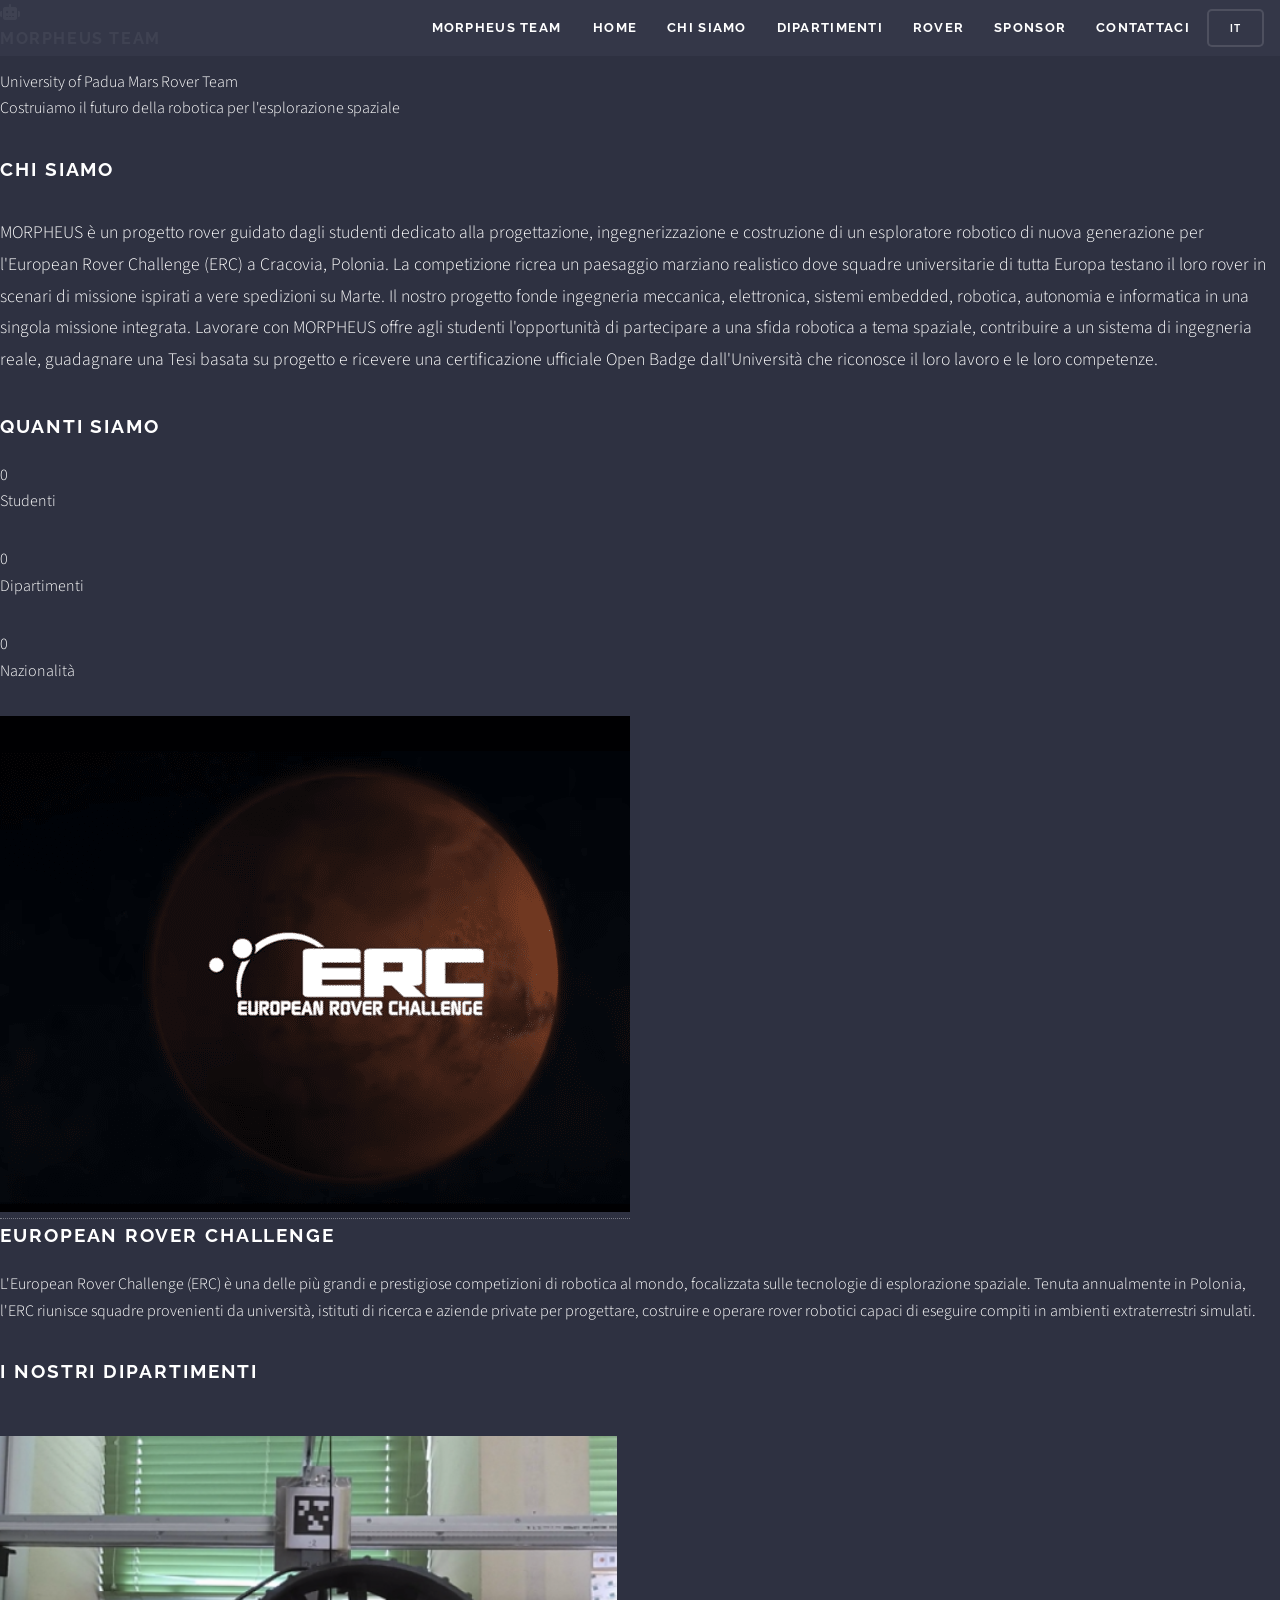
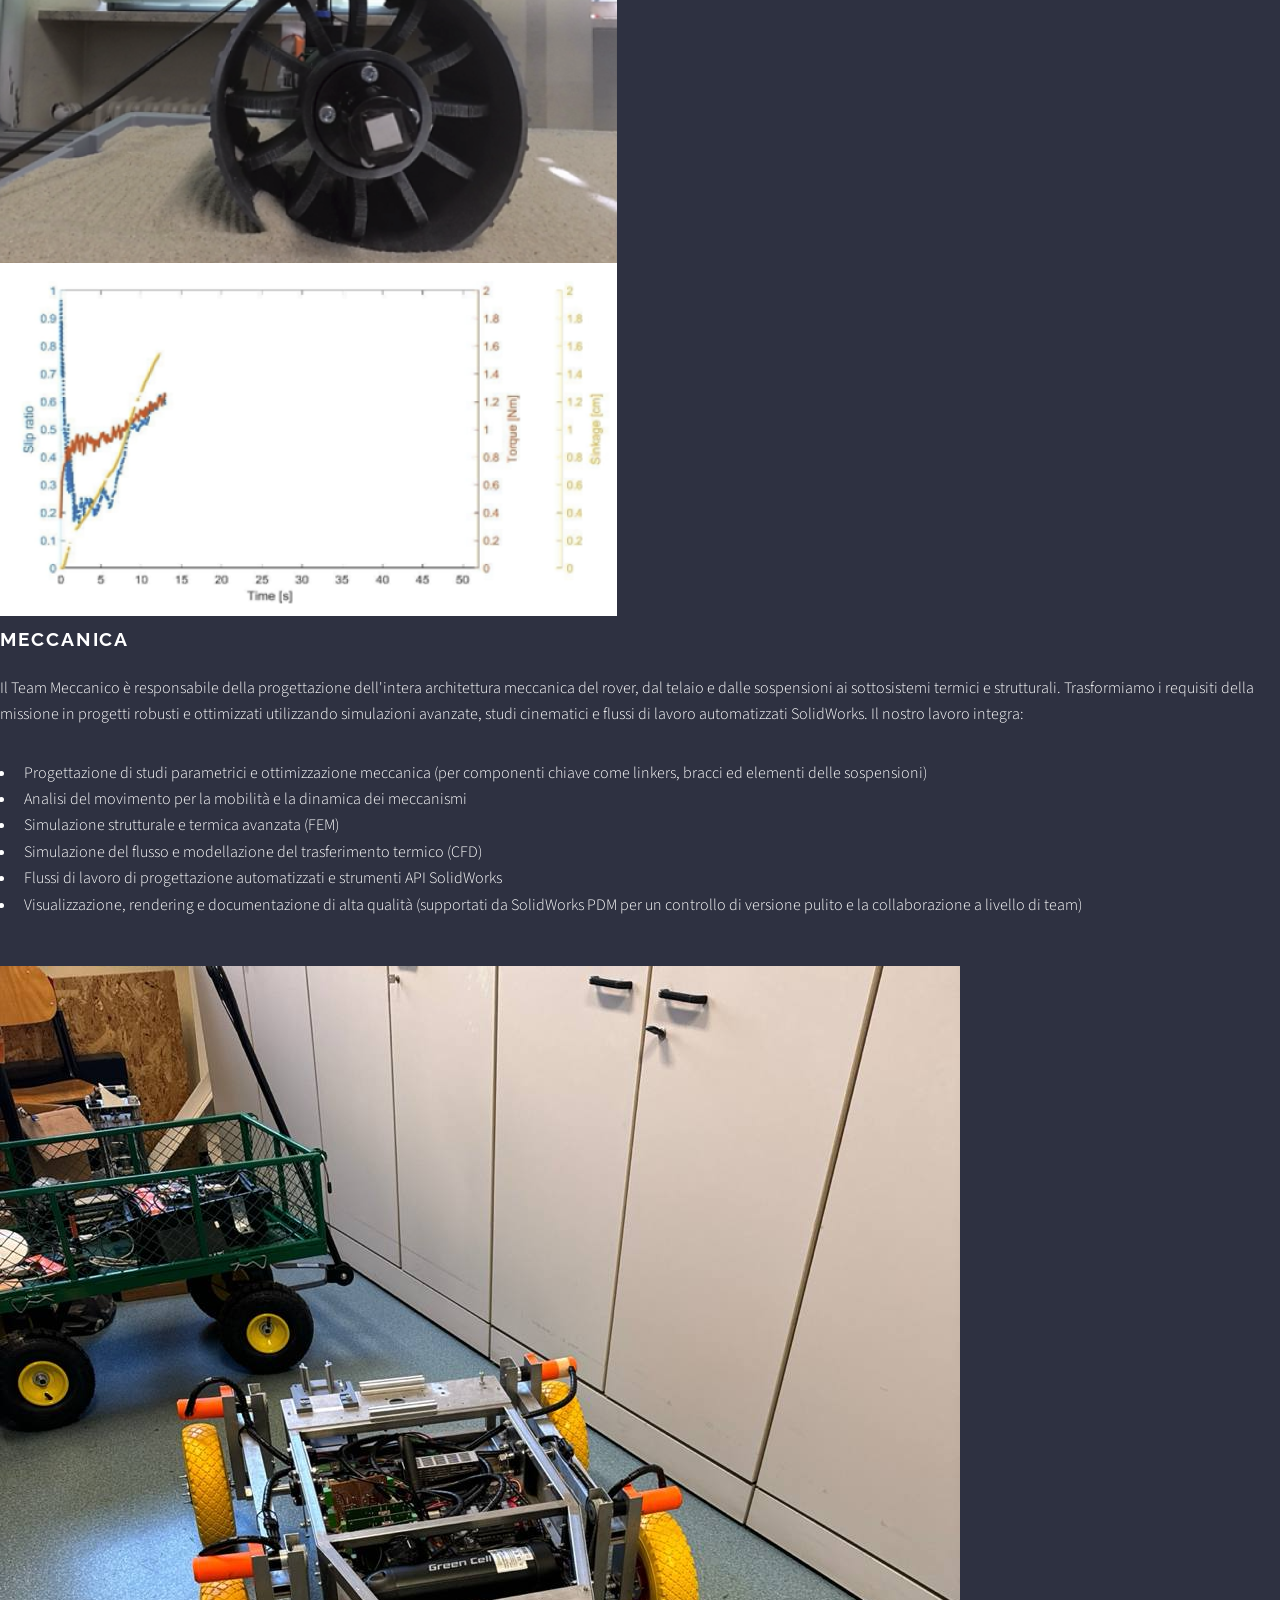
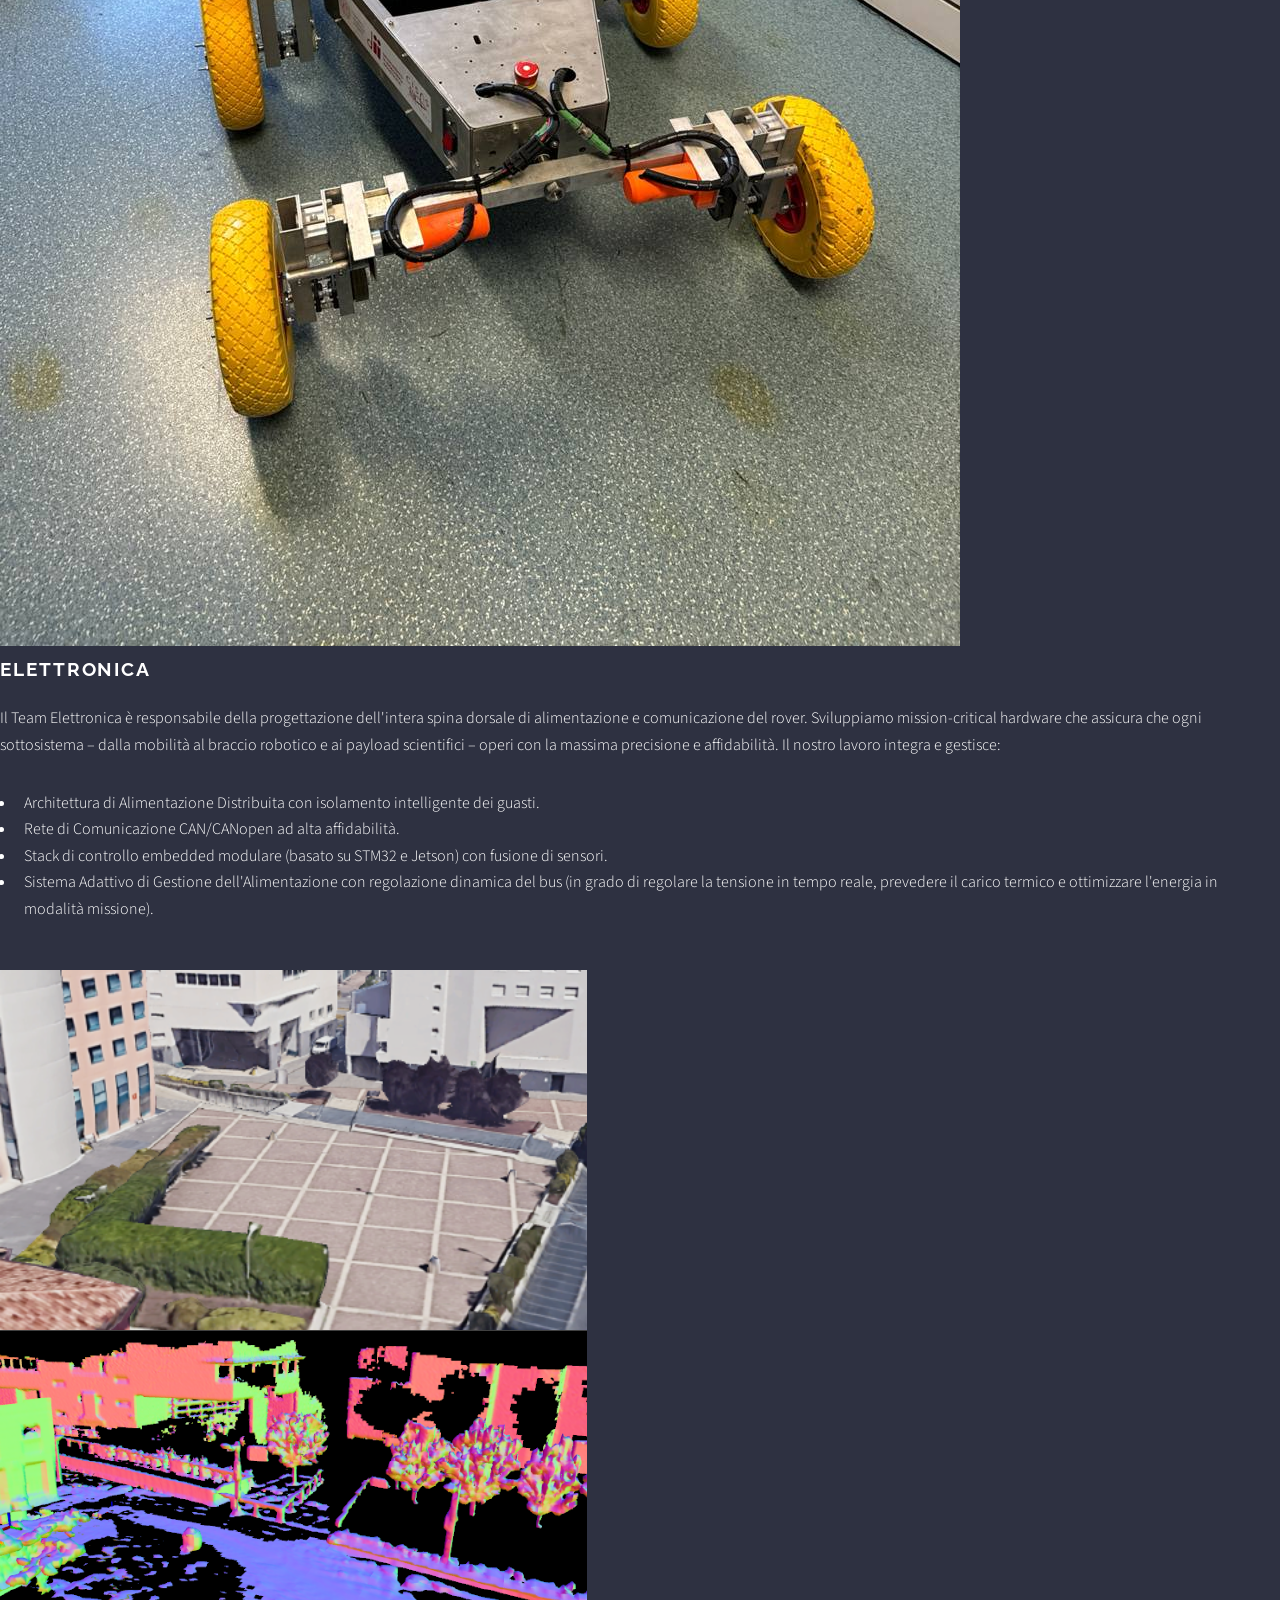
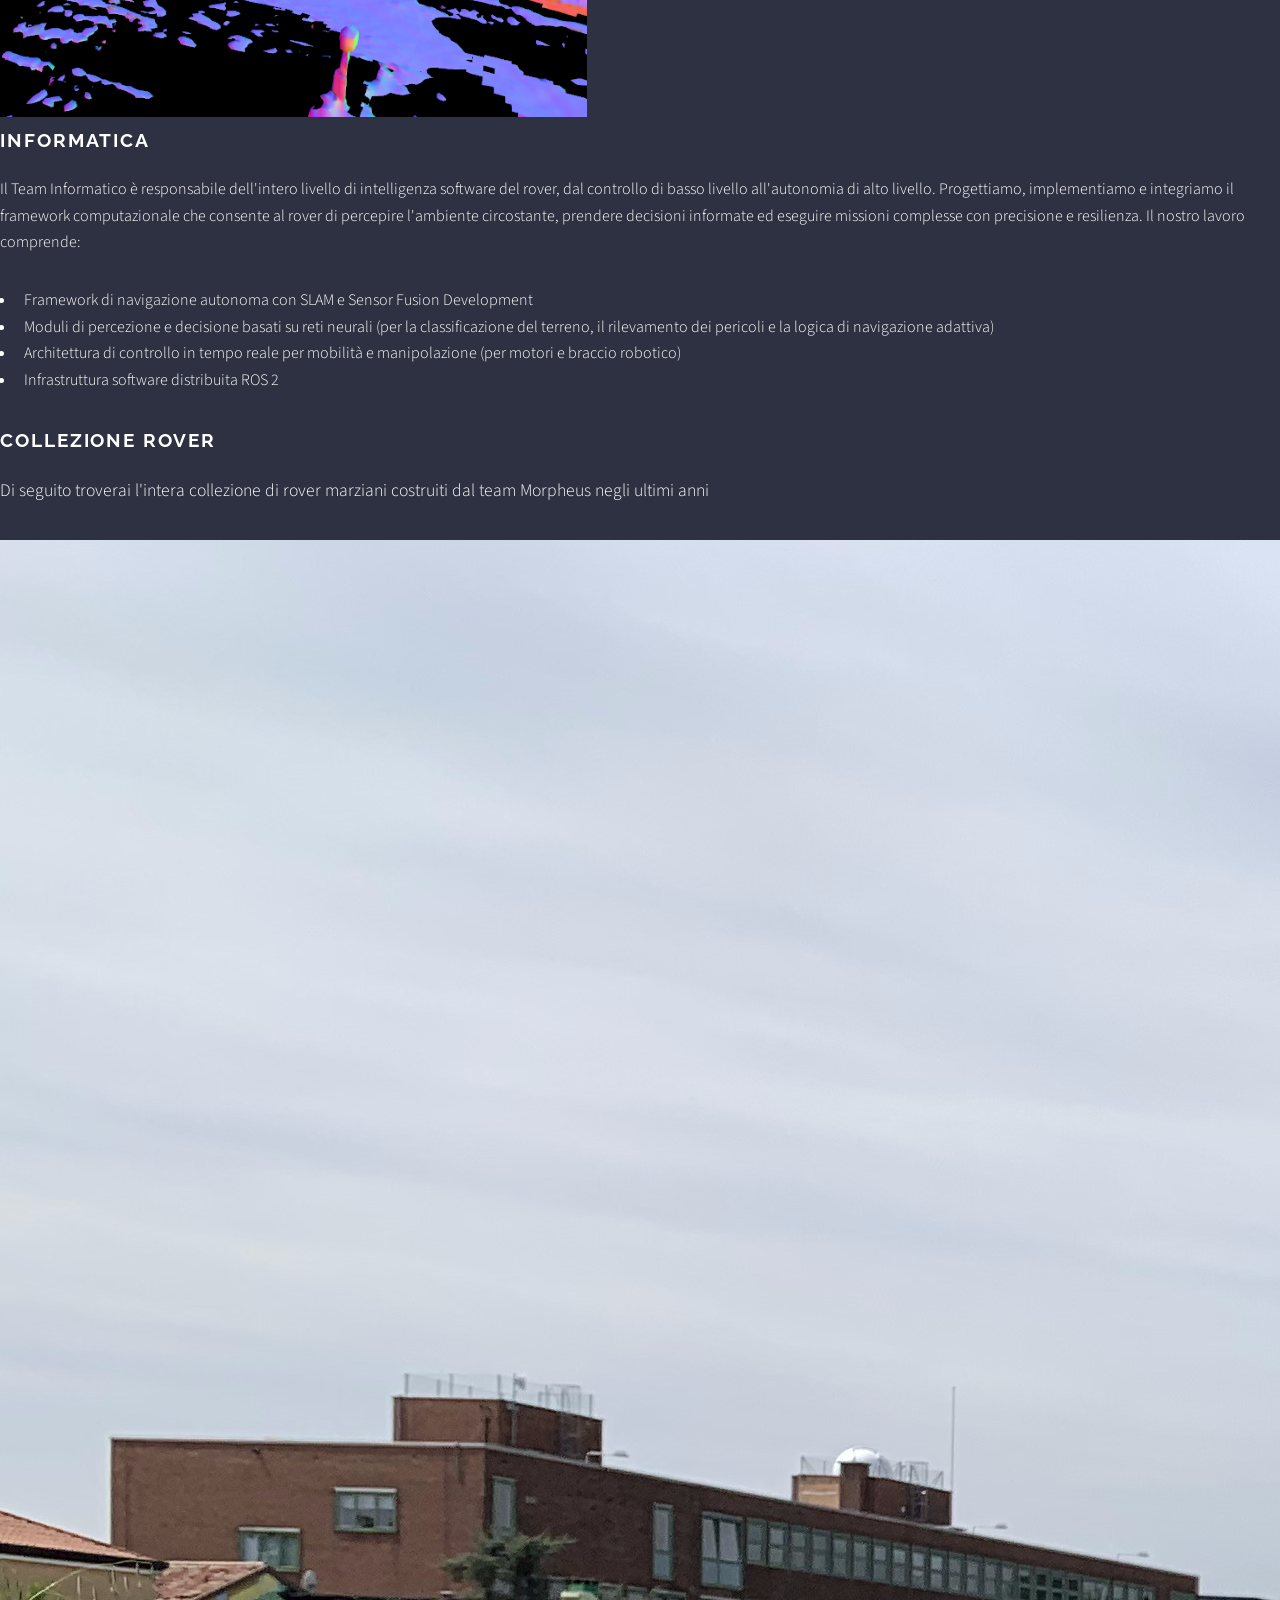
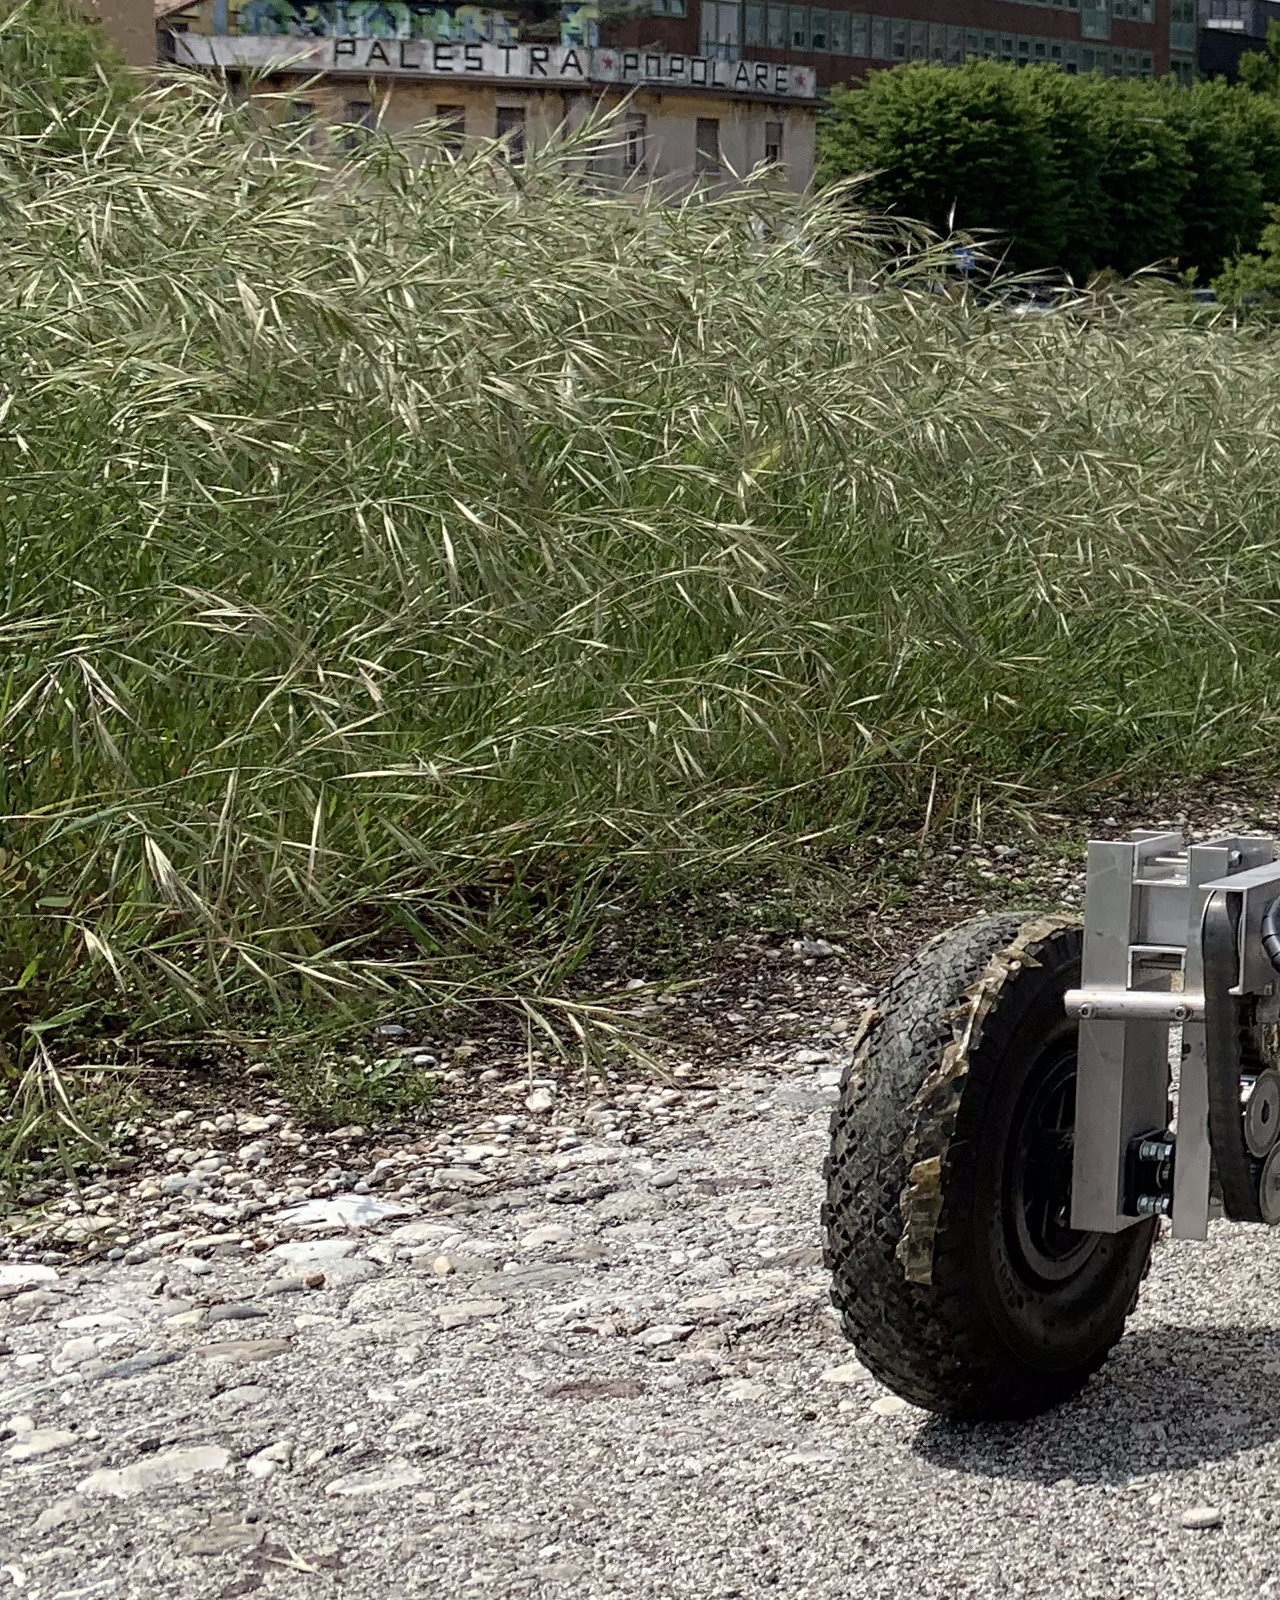
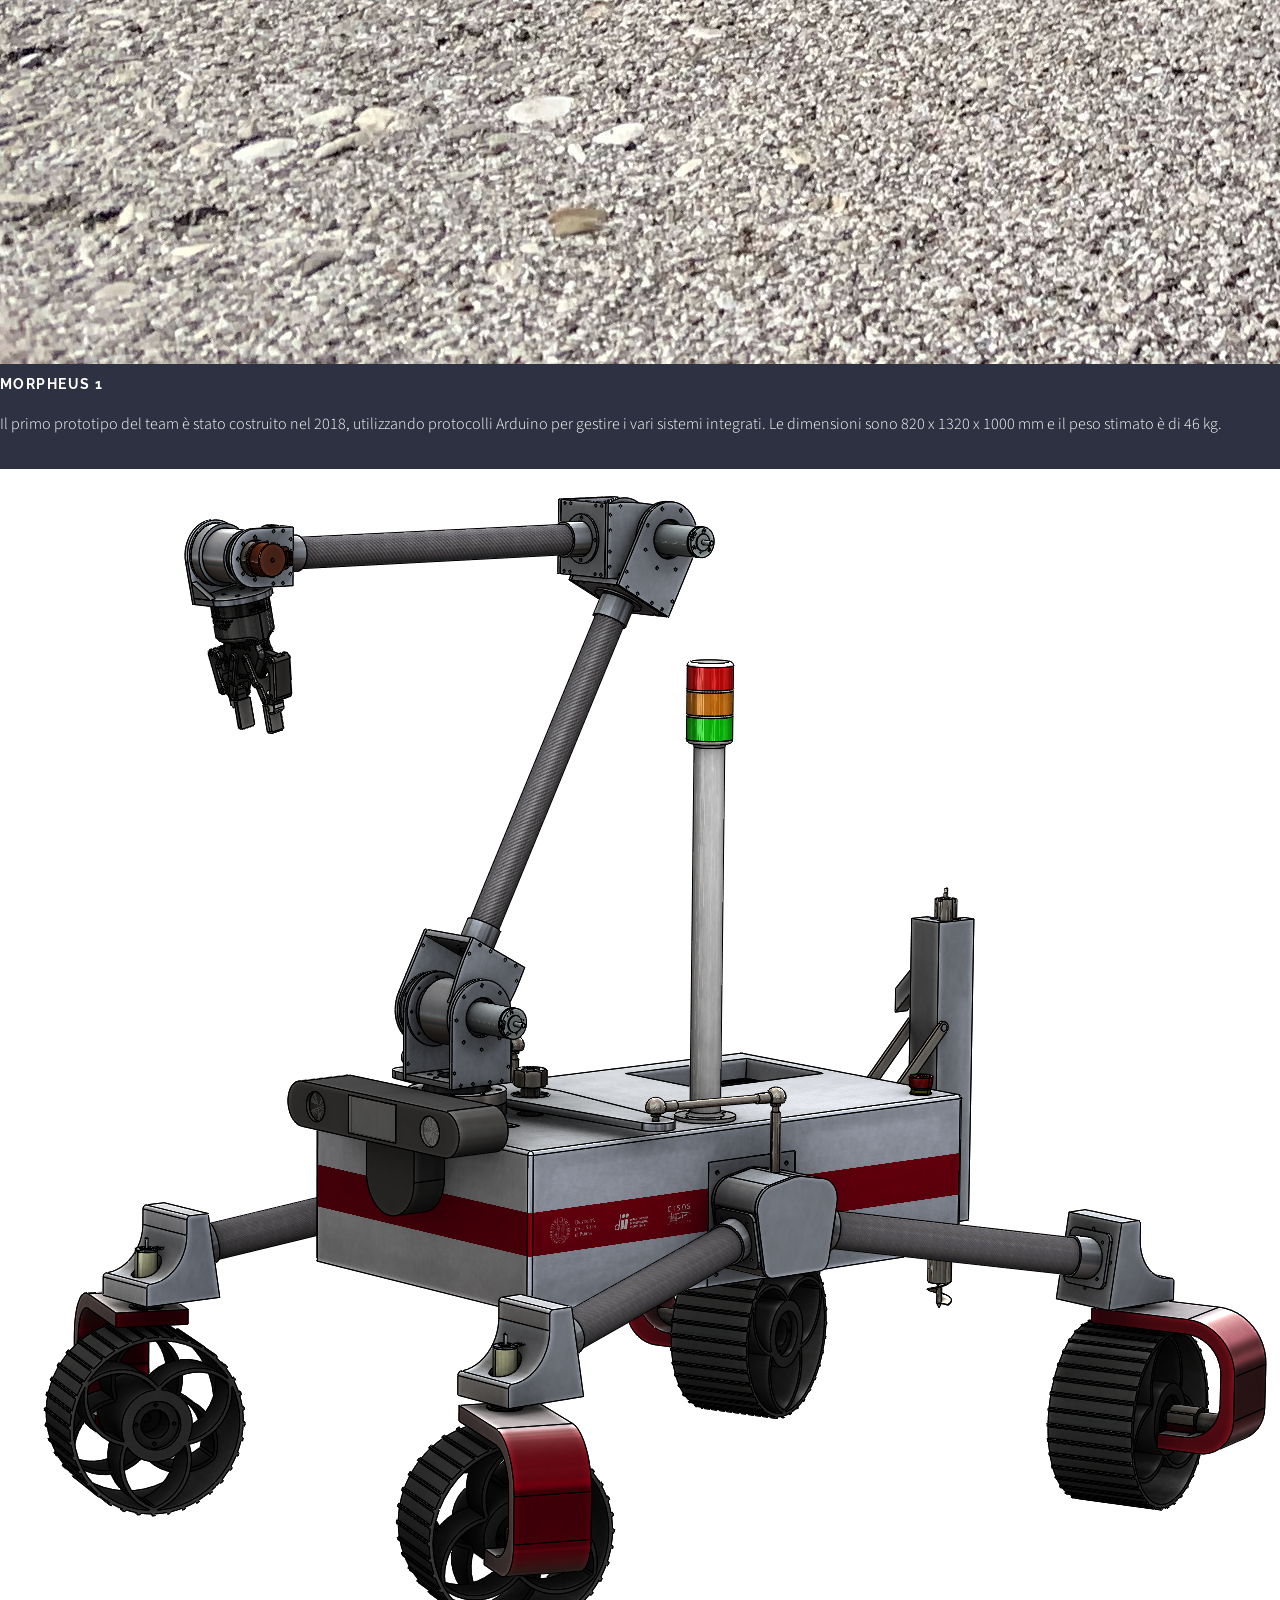
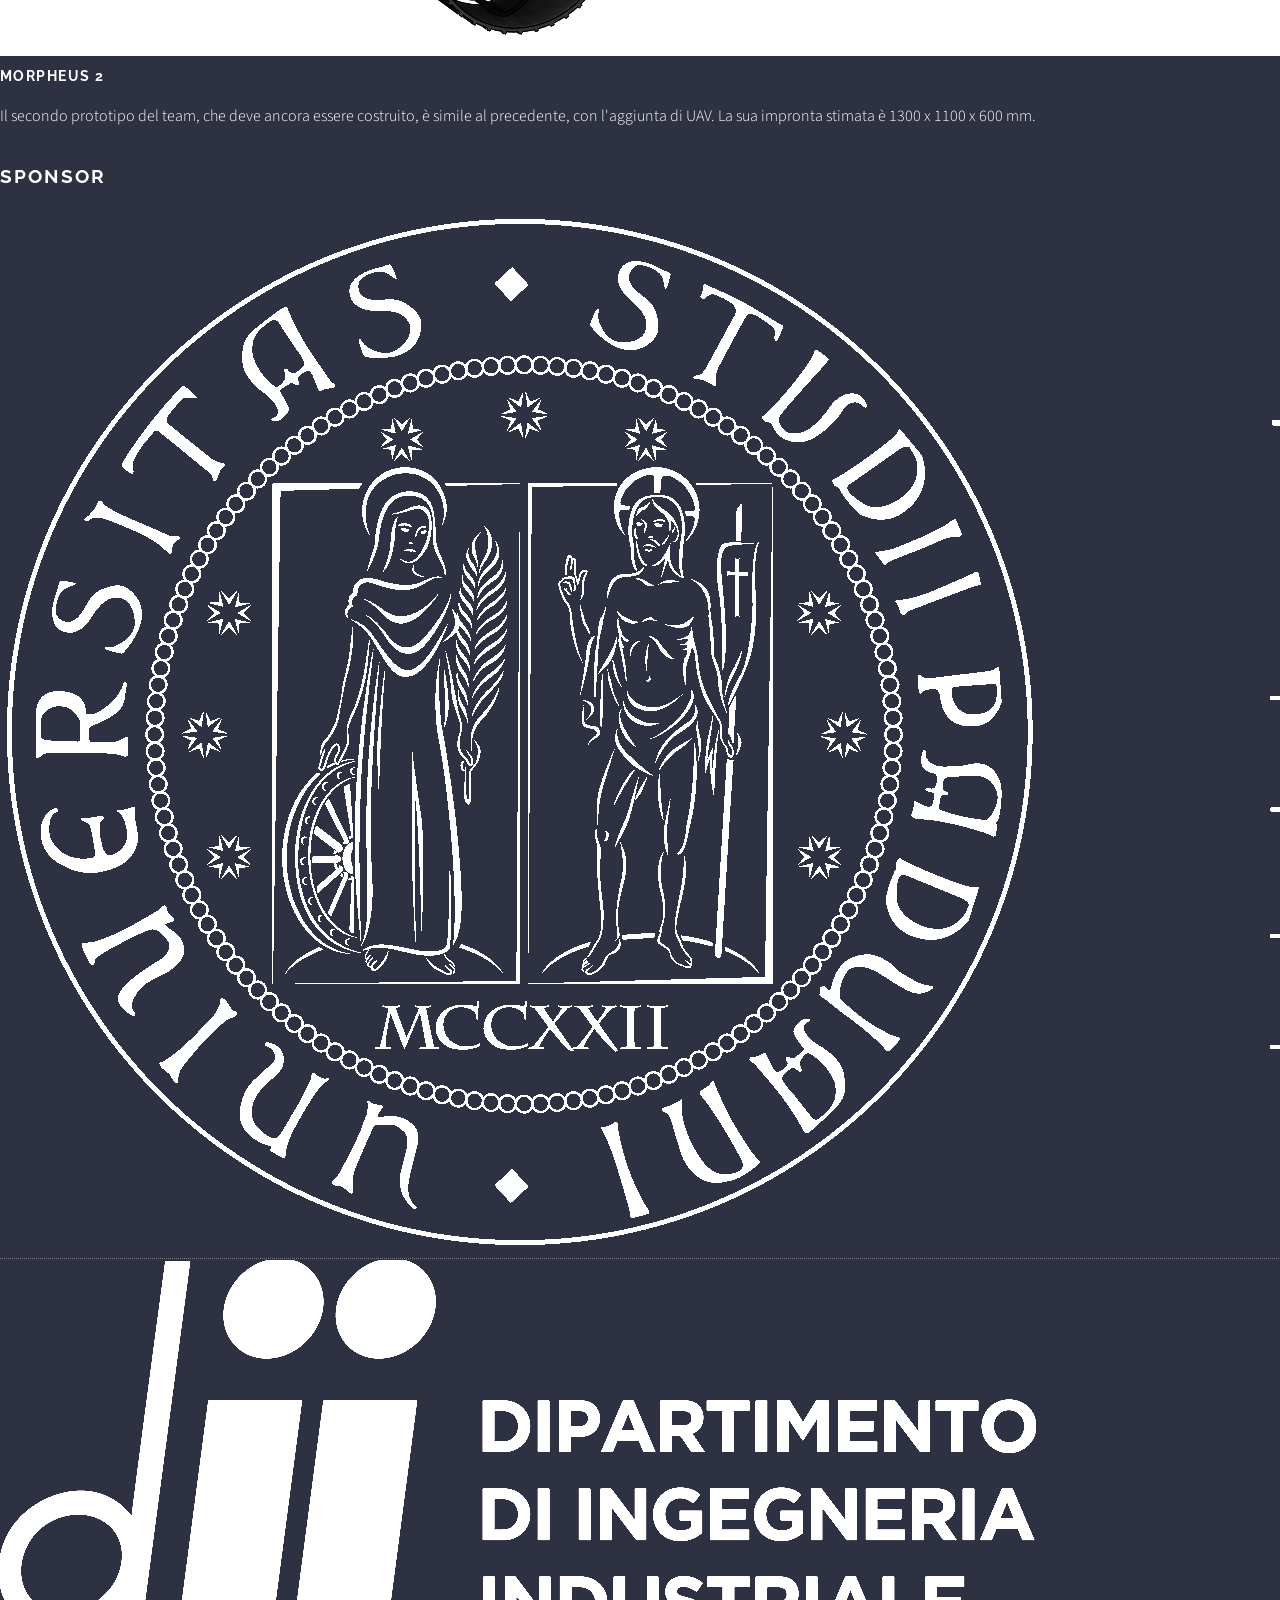
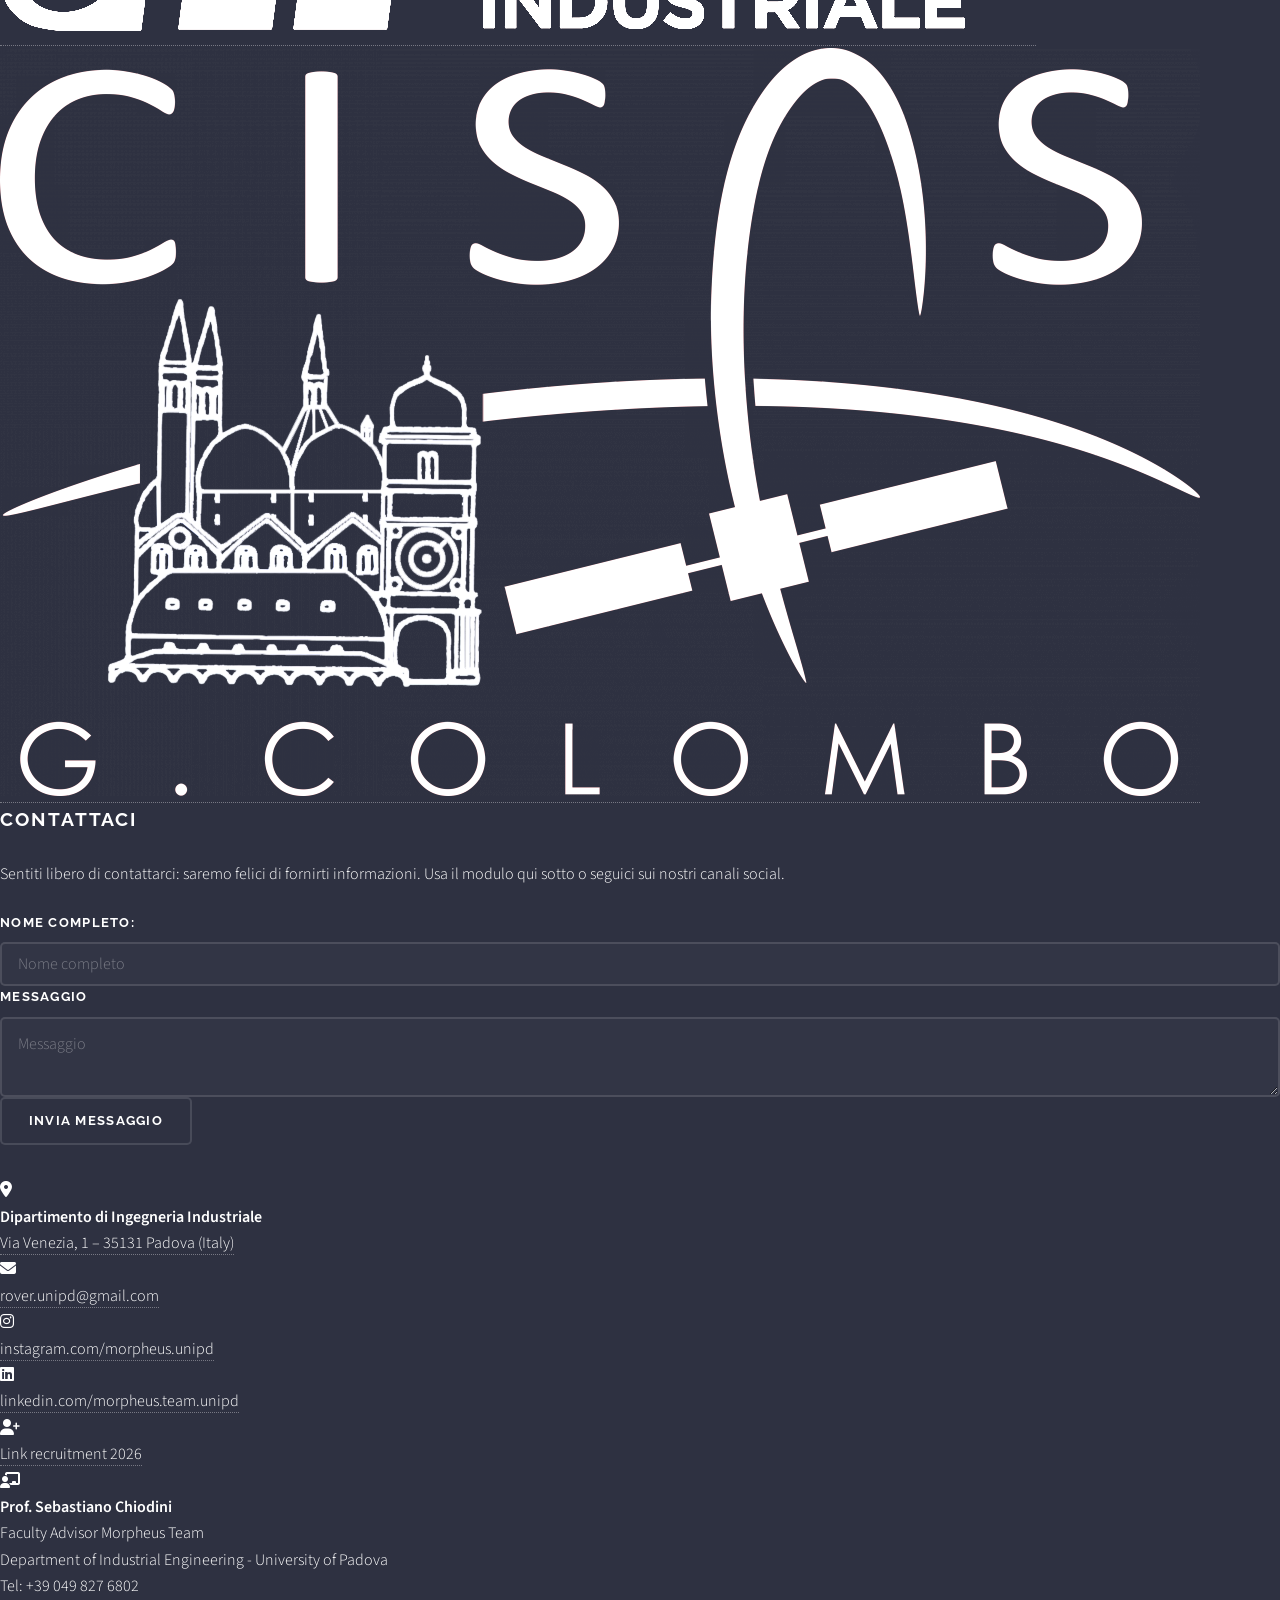
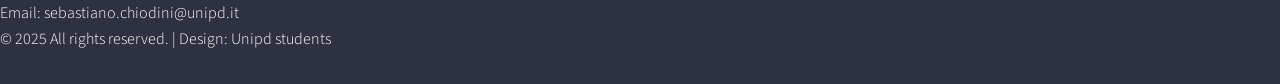
==== index.html @ 4af3047f "Sistemati dettagli Ho aggiunto la sezione dedicata al prof e sistemato degli latri dettagli" ====
<!DOCTYPE html>
<html lang="it">

<head>
    <meta charset="UTF-8">
    <meta name="viewport" content="width=device-width, initial-scale=1.0">
    <title>Morpheus Team - University of Padua Rover Team</title>
    <link rel="stylesheet" href="https://cdnjs.cloudflare.com/ajax/libs/font-awesome/6.4.0/css/all.min.css">
    <link rel="stylesheet" href="assets/css/main.css">
    <script src="assets/js/main.js"></script>
    <script src="assets/js/i18n.js"></script>
</head>

<body>
    <div class="menu-overlay" onclick="closeMenu()"></div>

    <header id="header">
        <nav>
            <a href="#home" class="logo">Morpheus Team</a>
            <button class="menu-toggle" onclick="toggleMenu(event)">
                <i class="fas fa-bars"></i> Menu
            </button>
            <div class="nav-links">
                <a href="#home" data-i18n="nav.home">Home</a>
                <a href="#chi-siamo" data-i18n="nav.about">Chi siamo</a>
                <a href="#dipartimenti" data-i18n="nav.departments">Dipartimenti</a>
                <a href="#rover" data-i18n="nav.rover">Rover</a>
                <a href="#sponsor" data-i18n="nav.sponsors">Sponsor</a>
                <a href="#contatti" data-i18n="nav.contact">Contattaci</a>
                <button onclick="changeLanguage()">IT</button>
            </div>
        </nav>
    </header>

    <section class="hero" id="home">
        <div class="hero-content">
            <div class="hero-icon">
                <i class="fas fa-robot"></i>
            </div>
            <h1 data-i18n="hero.title">Morpheus Team</h1>
            <p data-i18n="hero.subtitle" data-i18n-html="true">University of Padua Mars Rover Team<br>Building the future of space exploration robotics</p>
        </div>
    </section>

    <section class="section" id="chi-siamo">
        <div class="section-inner">
            <h2 class="section-title" data-i18n="about.title">Chi Siamo</h2>
            <p style="font-size: 1.1rem; line-height: 1.8; margin-top: 2rem;" data-i18n="about.text">
                MORPHEUS is a student-led rover project dedicated to designing, engineering, and building a next-generation robotic explorer for the European Rover Challenge (ERC) in Kraków, Poland. The competition recreates a realistic Martian landscape where university
                teams from around Europe test their rover in mission scenarios inspired by real Mars expeditions. Our project blends mechanical engineering, electronics, embedded systems, robotics, autonomy, and computer science into a single integrated
                mission. Working with MORPHEUS offers students the opportunity to participate in a space-themed robotics challenge, contribute to a real engineering system, earn a project-based Thesis, and receive an official Open Badge certification
                from the University recognizing their work and skills.
            </p>
        </div>
    </section>

    <section class="section section-alt">
        <div class="section-inner">
            <h2 class="section-title" data-i18n="stats.title">Quanti Siamo</h2>
            <div class="stats-grid">
                <div class="stat-item">
                    <span class="counter" data-target="20">0</span>
                    <p class="stat-label" data-i18n="stats.students">Studenti</p>
                </div>
                <div class="stat-item">
                    <span class="counter" data-target="4">0</span>
                    <p class="stat-label" data-i18n="stats.departments">Dipartimenti</p>
                </div>
                <div class="stat-item">
                    <span class="counter" data-target="4">0</span>
                    <p class="stat-label" data-i18n="stats.nationalities">Nazionalità</p>
                </div>
            </div>
        </div>
    </section>

    <section class="section" id="obiettivo">
        <div class="section-inner">
            <div class="spotlight reverse">
                <div class="spotlight-image">
                    <a href="https://roverchallenge.eu/" target="_blank"><img src="images/erc.png" alt="European Rover Challenge" /></a>
                </div>
                <div class="spotlight-content">
                    <h2 data-i18n="objectives.title">European Rover Challenge</h2>
                    <p data-i18n="objectives.text">L'European Rover Challenge (ERC) è una delle più grandi e prestigiose competizioni di robotica al mondo, focalizzata sulle tecnologie di esplorazione spaziale. Tenuta annualmente in Polonia, l'ERC riunisce squadre provenienti da università,
                        istituti di ricerca e aziende private per progettare, costruire e operare rover robotici capaci di eseguire compiti in ambienti extraterrestri simulati.</p>
                </div>
            </div>
        </div>
    </section>

    <section class="section section-alt" id="dipartimenti">
        <div class="section-inner">
            <h2 class="section-title" data-i18n="departments.title">I Nostri Dipartimenti</h2>

            <div class="spotlight" style="margin-top: 3rem;">
                <div class="spotlight-image">
                    <img src="images/meccanica.png" alt="Meccanica" />
                </div>
                <div class="spotlight-content">
                    <h2 data-i18n="departments.mechanical.title">Meccanica</h2>
                    <p data-i18n="departments.mechanical.text">Il Team Meccanico è responsabile della progettazione dell'intera architettura meccanica del rover, dal telaio e dalle sospensioni ai sottosistemi termici e strutturali. Trasformiamo i requisiti della missione in progetti robusti e
                        ottimizzati utilizzando simulazioni avanzate, studi cinematici e flussi di lavoro automatizzati SolidWorks. Il nostro lavoro integra:</p>
                    <ul>
                        <li data-i18n="departments.mechanical.list.0">Progettazione di studi parametrici e ottimizzazione meccanica (per componenti chiave come linkers, bracci ed elementi delle sospensioni)</li>
                        <li data-i18n="departments.mechanical.list.1">Analisi del movimento per la mobilità e la dinamica dei meccanismi</li>
                        <li data-i18n="departments.mechanical.list.2">Simulazione strutturale e termica avanzata (FEM)</li>
                        <li data-i18n="departments.mechanical.list.3">Simulazione del flusso e modellazione del trasferimento termico (CFD)</li>
                        <li data-i18n="departments.mechanical.list.4">Flussi di lavoro di progettazione automatizzati e strumenti API SolidWorks</li>
                        <li data-i18n="departments.mechanical.list.5">Visualizzazione, rendering e documentazione di alta qualità (supportati da SolidWorks PDM per un controllo di versione pulito e la collaborazione a livello di team)</li>
                    </ul>
                </div>
            </div>

            <div class="spotlight reverse" style="margin-top: 3rem;">
                <div class="spotlight-image">
                    <img src="images/elettronica.jpg" alt="Elettronica" />
                </div>
                <div class="spotlight-content">
                    <h2 data-i18n="departments.electronics.title">Elettronica</h2>
                    <p data-i18n="departments.electronics.text" data-i18n-html="true">Il Team Elettronica è responsabile della progettazione dell'intera spina dorsale di alimentazione e comunicazione del rover.<br> Sviluppiamo mission-critical hardware che assicura che ogni sottosistema – dalla mobilità al braccio robotico
                        e ai payload scientifici – operi con la massima precisione e affidabilità.<br><br> Il nostro lavoro integra e gestisce:</p>
                    <ul>
                        <li data-i18n="departments.electronics.list.0">Architettura di Alimentazione Distribuita con isolamento intelligente dei guasti.</li>
                        <li data-i18n="departments.electronics.list.1">Rete di Comunicazione CAN/CANopen ad alta affidabilità.</li>
                        <li data-i18n="departments.electronics.list.2">Stack di controllo embedded modulare (basato su STM32 e Jetson) con fusione di sensori.</li>
                        <li data-i18n="departments.electronics.list.3">Sistema Adattivo di Gestione dell'Alimentazione con regolazione dinamica del bus (in grado di regolare la tensione in tempo reale, prevedere il carico termico e ottimizzare l'energia in modalità missione).</li>
                    </ul>
                </div>
            </div>

            <div class="spotlight" style="margin-top: 3rem;">
                <div class="spotlight-image">
                    <img src="images/informatica.png" alt="Informatica" />
                </div>
                <div class="spotlight-content">
                    <h2 data-i18n="departments.computer.title">Informatica</h2>
                    <p data-i18n="departments.computer.text" data-i18n-html="true">Il Team Informatico è responsabile dell'intero livello di intelligenza software del rover, dal controllo di basso livello all'autonomia di alto livello.<br> Progettiamo, implementiamo e integriamo il framework computazionale che consente
                        al rover di percepire l'ambiente circostante, prendere decisioni informate ed eseguire missioni complesse con precisione e resilienza.<br><br> Il nostro lavoro comprende:</p>
                    <ul>
                        <li data-i18n="departments.computer.list.0">Framework di navigazione autonoma con SLAM e Sensor Fusion Development</li>
                        <li data-i18n="departments.computer.list.1">Moduli di percezione e decisione basati su reti neurali (per la classificazione del terreno, il rilevamento dei pericoli e la logica di navigazione adattiva)</li>
                        <li data-i18n="departments.computer.list.2">Architettura di controllo in tempo reale per mobilità e manipolazione (per motori e braccio robotico)</li>
                        <li data-i18n="departments.computer.list.3">Infrastruttura software distribuita ROS 2</li>
                    </ul>
                </div>
            </div>
        </div>
    </section>

    <section class="section" id="rover">
        <div class="section-inner">
            <h2 class="section-title" data-i18n="rover.title">Rover Collection</h2>
            <p style="font-size: 1.1rem; margin-top: 1rem;" data-i18n="rover.description">Below you will find the entire collection of Mars rovers built by the Morpheus team in recent years</p>
            <div class="rovers-grid">
                <div class="rover-card">
                    <img src="./images/Morpheus1.jpg" alt="Morpheus 1" />
                    <div class="rover-card-content">
                        <h3 data-i18n="rover.morpheus1.title">Morpheus 1</h3>
                        <p data-i18n="rover.morpheus1.text">The team's first prototype was built in 2018, using Arduino protocols to manage the various integrated systems. Dimensions are 820 x 1320 x 1000 mm and the estimated weight is 46 kg.</p>
                    </div>
                </div>
                <div class="rover-card">
                    <img src="./images/Morpheus2.png" alt="Morpheus 2" />
                    <div class="rover-card-content">
                        <h3 data-i18n="rover.morpheus2.title">Morpheus 2</h3>
                        <p data-i18n="rover.morpheus2.text">The team's second prototype, which has yet to be built, is similar to the previous one, with the addition of UAVs. Its estimated footprint is 1300 x 1100 x 600 mm.</p>
                    </div>
                </div>
            </div>
        </div>
    </section>

    <section class="section section-alt" id="sponsor">
        <div class="section-inner">
            <h2 class="section-title" data-i18n="sponsors.title">Sponsor</h2>
            <div class="sponsors-grid">
                <a href="https://www.unipd.it/" aria-label="Sponsor 1" target="_blank"><img src="images/UNIPD_testo_bianco.png" alt="Sponsor 1"></a>
                <a href="https://www.dii.unipd.it/" aria-label="Sponsor 2" target="_blank"><img src="images/dii_testo_bianco.png" alt="Sponsor 2"></a>
                <a href="https://cisas.unipd.it/" aria-label="Sponsor 3" target="_blank"><img src="images/CISAS_bianco.png" alt="Sponsor 3"></a>
            </div>
        </div>
    </section>

    <section class="contact-section" id="contatti">
        <div class="contact-grid">
            <div>
                <h2 class="section-title" data-i18n="contact.title">Get in touch</h2>
                <p style="margin: 1.5rem 0; line-height: 1.8;" data-i18n="contact.text">Feel free to contact us: we will be glad to provide you with information. Use the form below or follow us on our social media channels.</p>
                <form id="contactForm">
                    <div class="form-group">
                        <label for="name" data-i18n="contact.name">Full name:</label>
                        <input type="text" id="name" name="name" placeholder="Full name" data-i18n-placeholder="contact.namePlaceholder" required>
                    </div>
                    <div class="form-group">
                        <label for="message" data-i18n="contact.message">Message</label>
                        <textarea id="message" name="message" placeholder="Message" data-i18n-placeholder="contact.messagePlaceholder" required></textarea>
                    </div>
                    <button type="submit" class="submit-btn" data-i18n="contact.send">Send Message</button>
                </form>
            </div>
            <div class="contact-info">
                <div class="contact-item">
                    <div class="contact-icon"><i class="fas fa-map-marker-alt"></i></div>
                    <div>
                        <strong>Dipartimento di Ingegneria Industriale</strong><br>
                        <a href="https://www.google.com/maps/place/Complesso+di+Ingegneria+Industriale" target="_blank">Via Venezia, 1 – 35131 Padova (Italy)</a>
                    </div>
                </div>
                <div class="contact-item">
                    <div class="contact-icon"><i class="fas fa-envelope"></i></div>
                    <div>
                        <a href="mailto:rover.unipd@gmail.com">rover.unipd@gmail.com</a>
                    </div>
                </div>
                <div class="contact-item">
                    <div class="contact-icon"><i class="fab fa-instagram"></i></div>
                    <div>
                        <a href="https://www.instagram.com/morpheus.unipd/" target="_blank">instagram.com/morpheus.unipd</a>
                    </div>
                </div>
                <div class="contact-item">
                    <div class="contact-icon"><i class="fab fa-linkedin"></i></div>
                    <div>
                        <a href="https://it.linkedin.com/company/morpheus-team-unipd" target="_blank">linkedin.com/morpheus.team.unipd</a>
                    </div>
                </div>
                <div class="contact-item">
                    <div class="contact-icon"><i class="fas fa-user-plus"></i></div>
                    <div>
                        <a href="https://docs.google.com/forms/d/e/1FAIpQLSdoBqwgTXvPUJMrYC8BNGIkyYxEpltJdzCcBKwR70RxFEfuxw/viewform" target="_blank">Link recruitment 2026</a>
                    </div>
                </div>
                <div class="contact-item">
                    <div class="contact-icon"><i class="fas fa-chalkboard-teacher"></i></div>
                    <div>
                        <strong>Prof. Sebastiano Chiodini</strong><br>Faculty Advisor Morpheus Team<br>Department of Industrial Engineering - University of Padova<br>Tel: +39 049 827 6802<br>Email: sebastiano.chiodini@unipd.it
                    </div>
                </div>
            </div>
        </div>
    </section>
    <footer>
        <p>&copy; 2025 All rights reserved. | Design: Unipd students</p>
    </footer>
</body>

</html>
---- assets/css/main.css ----
@import url(fontawesome-all.min.css);
@import url("https://fonts.googleapis.com/css?family=Raleway:200,700|Source+Sans+Pro:300,600,300italic,600italic");

/*
	Solid State by HTML5 UP
	html5up.net | @ajlkn
	Free for personal and commercial use under the CCA 3.0 license (html5up.net/license)
*/

html, body, div, span, applet, object,
iframe, h1, h2, h3, h4, h5, h6, p, blockquote,
pre, a, abbr, acronym, address, big, cite,
code, del, dfn, em, img, ins, kbd, q, s, samp,
small, strike, strong, sub, sup, tt, var, b,
u, i, center, dl, dt, dd, ol, ul, li, fieldset,
form, label, legend, table, caption, tbody,
tfoot, thead, tr, th, td, article, aside,
canvas, details, embed, figure, figcaption,
footer, header, hgroup, menu, nav, output, ruby,
section, summary, time, mark, audio, video {
	margin: 0;
	padding: 0;
	border: 0;
	font-size: 100%;
	font: inherit;
	vertical-align: baseline;}

article, aside, details, figcaption, figure,
footer, header, hgroup, menu, nav, section {
	display: block;}

body {
	line-height: 1;
}

ol, ul {
	list-style: none;
}

blockquote, q {
	quotes: none;
}

	blockquote:before, blockquote:after, q:before, q:after {
		content: '';
		content: none;
	}

table {
	border-collapse: collapse;
	border-spacing: 0;
}

body {
	-webkit-text-size-adjust: none;
}

mark {
	background-color: transparent;
	color: inherit;
}

input::-moz-focus-inner {
	border: 0;
	padding: 0;
}

input, select, textarea {
	-moz-appearance: none;
	-webkit-appearance: none;
	-ms-appearance: none;
	appearance: none;
}

/* Basic */

	@-ms-viewport {
		width: device-width;
	}

	body {
		-ms-overflow-style: scrollbar;
	}

	@media screen and (max-width: 480px) {

		html, body {
			min-width: 320px;
		}

	}

	html {
		box-sizing: border-box;
	}

	*, *:before, *:after {
		box-sizing: inherit;
	}

	body {
		background-color: #2e3141;
		background-image: linear-gradient(to top, rgba(46, 49, 65, 0.8), rgba(46, 49, 65, 0.8)), url("../../images/bg.jpg");
		background-size: auto,
 cover;
		background-attachment: fixed,
 fixed;
		background-position: center,
 center;
	}

		body.is-preload *, body.is-preload *:before, body.is-preload *:after {
			-moz-animation: none !important;
			-webkit-animation: none !important;
			-ms-animation: none !important;
			animation: none !important;
			-moz-transition: none !important;
			-webkit-transition: none !important;
			-ms-transition: none !important;
			transition: none !important;
		}

/* Type */

	body, input, select, textarea {
		color: #ffffff;
		font-family: "Source Sans Pro", Helvetica, sans-serif;
		font-size: 16.5pt;
		font-weight: 300;
		line-height: 1.65;
	}

		@media screen and (max-width: 1680px) {

			body, input, select, textarea {
				font-size: 13pt;
			}

		}

		@media screen and (max-width: 1280px) {

			body, input, select, textarea {
				font-size: 12pt;
			}

		}

		@media screen and (max-width: 980px) {

			body, input, select, textarea {
				font-size: 12pt;
			}

		}

		@media screen and (max-width: 736px) {

			body, input, select, textarea {
				font-size: 12pt;
			}

		}

		@media screen and (max-width: 480px) {

			body, input, select, textarea {
				font-size: 12pt;
			}

		}

	a {
		-moz-transition: color 0.2s ease-in-out, border-bottom-color 0.2s ease-in-out;
		-webkit-transition: color 0.2s ease-in-out, border-bottom-color 0.2s ease-in-out;
		-ms-transition: color 0.2s ease-in-out, border-bottom-color 0.2s ease-in-out;
		transition: color 0.2s ease-in-out, border-bottom-color 0.2s ease-in-out;
		border-bottom: dotted 1px rgba(255, 255, 255, 0.35);
		color: #ffffff;
		text-decoration: none;
	}

		a:hover {
			border-bottom-color: transparent;
			color: #ffffff !important;
		}

		a.special:not(.button) {
			text-decoration: none;
			border-bottom: 0;
			display: block;
			font-family: Raleway, Helvetica, sans-serif;
			font-size: 0.8em;
			font-weight: 700;
			letter-spacing: 0.1em;
			margin: 0 0 2em 0;
			text-transform: uppercase;
		}

			a.special:not(.button):before {
				-moz-osx-font-smoothing: grayscale;
				-webkit-font-smoothing: antialiased;
				display: inline-block;
				font-style: normal;
				font-variant: normal;
				text-rendering: auto;
				line-height: 1;
				text-transform: none !important;
				font-family: 'Font Awesome 5 Free';
				font-weight: 900;
			}

			a.special:not(.button):before {
				-moz-transition: background-color 0.2s ease-in-out;
				-webkit-transition: background-color 0.2s ease-in-out;
				-ms-transition: background-color 0.2s ease-in-out;
				transition: background-color 0.2s ease-in-out;
				border-radius: 100%;
				border: solid 2px rgba(255, 255, 255, 0.125);
				content: '\f105';
				display: inline-block;
				font-size: 1.25em;
				height: 2em;
				line-height: 1.75em;
				margin-right: 0.85em;
				text-align: center;
				text-indent: 0.15em;
				vertical-align: middle;
				width: 2em;
			}

			a.special:not(.button):hover:before {
				background-color: rgba(255, 255, 255, 0.025);
			}

			a.special:not(.button):active:before {
				background-color: rgba(255, 255, 255, 0.075);
			}

	strong, b {
		color: #ffffff;
		font-weight: 600;
	}

	em, i {
		font-style: italic;
	}

	p {
		margin: 0 0 2em 0;
	}

	h1, h2, h3, h4, h5, h6 {
		color: #ffffff;
		font-family: Raleway, Helvetica, sans-serif;
		font-weight: 700;
		letter-spacing: 0.1em;
		margin: 0 0 1em 0;
		text-transform: uppercase;
	}

		h1 a, h2 a, h3 a, h4 a, h5 a, h6 a {
			color: inherit;
			text-decoration: none;
			border-bottom: 0;
		}

		h1 span, h2 span, h3 span, h4 span, h5 span, h6 span {
			font-weight: 200;
		}

		h1.major, h2.major, h3.major, h4.major, h5.major, h6.major {
			padding-bottom: 1em;
			border-bottom: solid 2px rgba(255, 255, 255, 0.125);
		}

	h2 {
		font-size: 1.2em;
	}

	h3 {
		font-size: 0.9em;
	}

	h4 {
		font-size: 0.7em;
	}

	h5 {
		font-size: 0.7em;
	}

	h6 {
		font-size: 0.7em;
	}

	@media screen and (max-width: 736px) {

		h2 {
			font-size: 1em;
		}

		h3 {
			font-size: 0.8em;
		}

	}

	sub {
		font-size: 0.8em;
		position: relative;
		top: 0.5em;
	}

	sup {
		font-size: 0.8em;
		position: relative;
		top: -0.5em;
	}

	blockquote {
		border-left: solid 4px rgba(255, 255, 255, 0.125);
		font-style: italic;
		margin: 0 0 2em 0;
		padding: 0.5em 0 0.5em 2em;
	}

	code {
		background: rgba(255, 255, 255, 0.025);
		border-radius: 5px;
		border: solid 2px rgba(255, 255, 255, 0.125);
		font-family: "Courier New", monospace;
		font-size: 0.9em;
		margin: 0 0.25em;
		padding: 0.25em 0.65em;
	}

	pre {
		-webkit-overflow-scrolling: touch;
		font-family: "Courier New", monospace;
		font-size: 0.9em;
		margin: 0 0 2em 0;
	}

		pre code {
			display: block;
			line-height: 1.75em;
			padding: 1em 1.5em;
			overflow-x: auto;
		}

	hr {
		border: 0;
		border-bottom: solid 2px rgba(255, 255, 255, 0.125);
		margin: 2.5em 0;
	}

		hr.major {
			margin: 4em 0;
		}

	.align-left {
		text-align: left;
	}

	.align-center {
		text-align: center;
	}

	.align-right {
		text-align: right;
	}

/* Row */

	.row {
		display: flex;
		flex-wrap: wrap;
		box-sizing: border-box;
		align-items: stretch;
	}

		.row > * {
			box-sizing: border-box;
		}

		.row.gtr-uniform > * > :last-child {
			margin-bottom: 0;
		}

		.row.aln-left {
			justify-content: flex-start;
		}

		.row.aln-center {
			justify-content: center;
		}

		.row.aln-right {
			justify-content: flex-end;
		}

		.row.aln-top {
			align-items: flex-start;
		}

		.row.aln-middle {
			align-items: center;
		}

		.row.aln-bottom {
			align-items: flex-end;
		}

		.row > .imp {
			order: -1;
		}

		.row > .col-1 {
			width: 8.33333%;
		}

		.row > .off-1 {
			margin-left: 8.33333%;
		}

		.row > .col-2 {
			width: 16.66667%;
		}

		.row > .off-2 {
			margin-left: 16.66667%;
		}

		.row > .col-3 {
			width: 25%;
		}

		.row > .off-3 {
			margin-left: 25%;
		}

		.row > .col-4 {
			width: 33.33333%;
		}

		.row > .off-4 {
			margin-left: 33.33333%;
		}

		.row > .col-5 {
			width: 41.66667%;
		}

		.row > .off-5 {
			margin-left: 41.66667%;
		}

		.row > .col-6 {
			width: 50%;
		}

		.row > .off-6 {
			margin-left: 50%;
		}

		.row > .col-7 {
			width: 58.33333%;
		}

		.row > .off-7 {
			margin-left: 58.33333%;
		}

		.row > .col-8 {
			width: 66.66667%;
		}

		.row > .off-8 {
			margin-left: 66.66667%;
		}

		.row > .col-9 {
			width: 75%;
		}

		.row > .off-9 {
			margin-left: 75%;
		}

		.row > .col-10 {
			width: 83.33333%;
		}

		.row > .off-10 {
			margin-left: 83.33333%;
		}

		.row > .col-11 {
			width: 91.66667%;
		}

		.row > .off-11 {
			margin-left: 91.66667%;
		}

		.row > .col-12 {
			width: 100%;
		}

		.row > .off-12 {
			margin-left: 100%;
		}

		.row.gtr-0 {
			margin-top: 0;
			margin-left: 0em;
		}

			.row.gtr-0 > * {
				padding: 0 0 0 0em;
			}

			.row.gtr-0.gtr-uniform {
				margin-top: 0em;
			}

				.row.gtr-0.gtr-uniform > * {
					padding-top: 0em;
				}

		.row.gtr-25 {
			margin-top: 0;
			margin-left: -0.4375em;
		}

			.row.gtr-25 > * {
				padding: 0 0 0 0.4375em;
			}

			.row.gtr-25.gtr-uniform {
				margin-top: -0.4375em;
			}

				.row.gtr-25.gtr-uniform > * {
					padding-top: 0.4375em;
				}

		.row.gtr-50 {
			margin-top: 0;
			margin-left: -0.875em;
		}

			.row.gtr-50 > * {
				padding: 0 0 0 0.875em;
			}

			.row.gtr-50.gtr-uniform {
				margin-top: -0.875em;
			}

				.row.gtr-50.gtr-uniform > * {
					padding-top: 0.875em;
				}

		.row {
			margin-top: 0;
			margin-left: -1.75em;
		}

			.row > * {
				padding: 0 0 0 1.75em;
			}

			.row.gtr-uniform {
				margin-top: -1.75em;
			}

				.row.gtr-uniform > * {
					padding-top: 1.75em;
				}

		.row.gtr-150 {
			margin-top: 0;
			margin-left: -2.625em;
		}

			.row.gtr-150 > * {
				padding: 0 0 0 2.625em;
			}

			.row.gtr-150.gtr-uniform {
				margin-top: -2.625em;
			}

				.row.gtr-150.gtr-uniform > * {
					padding-top: 2.625em;
				}

		.row.gtr-200 {
			margin-top: 0;
			margin-left: -3.5em;
		}

			.row.gtr-200 > * {
				padding: 0 0 0 3.5em;
			}

			.row.gtr-200.gtr-uniform {
				margin-top: -3.5em;
			}

				.row.gtr-200.gtr-uniform > * {
					padding-top: 3.5em;
				}

		@media screen and (max-width: 1680px) {

			.row {
				display: flex;
				flex-wrap: wrap;
				box-sizing: border-box;
				align-items: stretch;
			}

				.row > * {
					box-sizing: border-box;
				}

				.row.gtr-uniform > * > :last-child {
					margin-bottom: 0;
				}

				.row.aln-left {
					justify-content: flex-start;
				}

				.row.aln-center {
					justify-content: center;
				}

				.row.aln-right {
					justify-content: flex-end;
				}

				.row.aln-top {
					align-items: flex-start;
				}

				.row.aln-middle {
					align-items: center;
				}

				.row.aln-bottom {
					align-items: flex-end;
				}

				.row > .imp-xlarge {
					order: -1;
				}

				.row > .col-1-xlarge {
					width: 8.33333%;
				}

				.row > .off-1-xlarge {
					margin-left: 8.33333%;
				}

				.row > .col-2-xlarge {
					width: 16.66667%;
				}

				.row > .off-2-xlarge {
					margin-left: 16.66667%;
				}

				.row > .col-3-xlarge {
					width: 25%;
				}

				.row > .off-3-xlarge {
					margin-left: 25%;
				}

				.row > .col-4-xlarge {
					width: 33.33333%;
				}

				.row > .off-4-xlarge {
					margin-left: 33.33333%;
				}

				.row > .col-5-xlarge {
					width: 41.66667%;
				}

				.row > .off-5-xlarge {
					margin-left: 41.66667%;
				}

				.row > .col-6-xlarge {
					width: 50%;
				}

				.row > .off-6-xlarge {
					margin-left: 50%;
				}

				.row > .col-7-xlarge {
					width: 58.33333%;
				}

				.row > .off-7-xlarge {
					margin-left: 58.33333%;
				}

				.row > .col-8-xlarge {
					width: 66.66667%;
				}

				.row > .off-8-xlarge {
					margin-left: 66.66667%;
				}

				.row > .col-9-xlarge {
					width: 75%;
				}

				.row > .off-9-xlarge {
					margin-left: 75%;
				}

				.row > .col-10-xlarge {
					width: 83.33333%;
				}

				.row > .off-10-xlarge {
					margin-left: 83.33333%;
				}

				.row > .col-11-xlarge {
					width: 91.66667%;
				}

				.row > .off-11-xlarge {
					margin-left: 91.66667%;
				}

				.row > .col-12-xlarge {
					width: 100%;
				}

				.row > .off-12-xlarge {
					margin-left: 100%;
				}

				.row.gtr-0 {
					margin-top: 0;
					margin-left: 0em;
				}

					.row.gtr-0 > * {
						padding: 0 0 0 0em;
					}

					.row.gtr-0.gtr-uniform {
						margin-top: 0em;
					}

						.row.gtr-0.gtr-uniform > * {
							padding-top: 0em;
						}

				.row.gtr-25 {
					margin-top: 0;
					margin-left: -0.4375em;
				}

					.row.gtr-25 > * {
						padding: 0 0 0 0.4375em;
					}

					.row.gtr-25.gtr-uniform {
						margin-top: -0.4375em;
					}

						.row.gtr-25.gtr-uniform > * {
							padding-top: 0.4375em;
						}

				.row.gtr-50 {
					margin-top: 0;
					margin-left: -0.875em;
				}

					.row.gtr-50 > * {
						padding: 0 0 0 0.875em;
					}

					.row.gtr-50.gtr-uniform {
						margin-top: -0.875em;
					}

						.row.gtr-50.gtr-uniform > * {
							padding-top: 0.875em;
						}

				.row {
					margin-top: 0;
					margin-left: -1.75em;
				}

					.row > * {
						padding: 0 0 0 1.75em;
					}

					.row.gtr-uniform {
						margin-top: -1.75em;
					}

						.row.gtr-uniform > * {
							padding-top: 1.75em;
						}

				.row.gtr-150 {
					margin-top: 0;
					margin-left: -2.625em;
				}

					.row.gtr-150 > * {
						padding: 0 0 0 2.625em;
					}

					.row.gtr-150.gtr-uniform {
						margin-top: -2.625em;
					}

						.row.gtr-150.gtr-uniform > * {
							padding-top: 2.625em;
						}

				.row.gtr-200 {
					margin-top: 0;
					margin-left: -3.5em;
				}

					.row.gtr-200 > * {
						padding: 0 0 0 3.5em;
					}

					.row.gtr-200.gtr-uniform {
						margin-top: -3.5em;
					}

						.row.gtr-200.gtr-uniform > * {
							padding-top: 3.5em;
						}

		}

		@media screen and (max-width: 1280px) {

			.row {
				display: flex;
				flex-wrap: wrap;
				box-sizing: border-box;
				align-items: stretch;
			}

				.row > * {
					box-sizing: border-box;
				}

				.row.gtr-uniform > * > :last-child {
					margin-bottom: 0;
				}

				.row.aln-left {
					justify-content: flex-start;
				}

				.row.aln-center {
					justify-content: center;
				}

				.row.aln-right {
					justify-content: flex-end;
				}

				.row.aln-top {
					align-items: flex-start;
				}

				.row.aln-middle {
					align-items: center;
				}

				.row.aln-bottom {
					align-items: flex-end;
				}

				.row > .imp-large {
					order: -1;
				}

				.row > .col-1-large {
					width: 8.33333%;
				}

				.row > .off-1-large {
					margin-left: 8.33333%;
				}

				.row > .col-2-large {
					width: 16.66667%;
				}

				.row > .off-2-large {
					margin-left: 16.66667%;
				}

				.row > .col-3-large {
					width: 25%;
				}

				.row > .off-3-large {
					margin-left: 25%;
				}

				.row > .col-4-large {
					width: 33.33333%;
				}

				.row > .off-4-large {
					margin-left: 33.33333%;
				}

				.row > .col-5-large {
					width: 41.66667%;
				}

				.row > .off-5-large {
					margin-left: 41.66667%;
				}

				.row > .col-6-large {
					width: 50%;
				}

				.row > .off-6-large {
					margin-left: 50%;
				}

				.row > .col-7-large {
					width: 58.33333%;
				}

				.row > .off-7-large {
					margin-left: 58.33333%;
				}

				.row > .col-8-large {
					width: 66.66667%;
				}

				.row > .off-8-large {
					margin-left: 66.66667%;
				}

				.row > .col-9-large {
					width: 75%;
				}

				.row > .off-9-large {
					margin-left: 75%;
				}

				.row > .col-10-large {
					width: 83.33333%;
				}

				.row > .off-10-large {
					margin-left: 83.33333%;
				}

				.row > .col-11-large {
					width: 91.66667%;
				}

				.row > .off-11-large {
					margin-left: 91.66667%;
				}

				.row > .col-12-large {
					width: 100%;
				}

				.row > .off-12-large {
					margin-left: 100%;
				}

				.row.gtr-0 {
					margin-top: 0;
					margin-left: 0em;
				}

					.row.gtr-0 > * {
						padding: 0 0 0 0em;
					}

					.row.gtr-0.gtr-uniform {
						margin-top: 0em;
					}

						.row.gtr-0.gtr-uniform > * {
							padding-top: 0em;
						}

				.row.gtr-25 {
					margin-top: 0;
					margin-left: -0.4375em;
				}

					.row.gtr-25 > * {
						padding: 0 0 0 0.4375em;
					}

					.row.gtr-25.gtr-uniform {
						margin-top: -0.4375em;
					}

						.row.gtr-25.gtr-uniform > * {
							padding-top: 0.4375em;
						}

				.row.gtr-50 {
					margin-top: 0;
					margin-left: -0.875em;
				}

					.row.gtr-50 > * {
						padding: 0 0 0 0.875em;
					}

					.row.gtr-50.gtr-uniform {
						margin-top: -0.875em;
					}

						.row.gtr-50.gtr-uniform > * {
							padding-top: 0.875em;
						}

				.row {
					margin-top: 0;
					margin-left: -1.75em;
				}

					.row > * {
						padding: 0 0 0 1.75em;
					}

					.row.gtr-uniform {
						margin-top: -1.75em;
					}

						.row.gtr-uniform > * {
							padding-top: 1.75em;
						}

				.row.gtr-150 {
					margin-top: 0;
					margin-left: -2.625em;
				}

					.row.gtr-150 > * {
						padding: 0 0 0 2.625em;
					}

					.row.gtr-150.gtr-uniform {
						margin-top: -2.625em;
					}

						.row.gtr-150.gtr-uniform > * {
							padding-top: 2.625em;
						}

				.row.gtr-200 {
					margin-top: 0;
					margin-left: -3.5em;
				}

					.row.gtr-200 > * {
						padding: 0 0 0 3.5em;
					}

					.row.gtr-200.gtr-uniform {
						margin-top: -3.5em;
					}

						.row.gtr-200.gtr-uniform > * {
							padding-top: 3.5em;
						}

		}

		@media screen and (max-width: 980px) {

			.row {
				display: flex;
				flex-wrap: wrap;
				box-sizing: border-box;
				align-items: stretch;
			}

				.row > * {
					box-sizing: border-box;
				}

				.row.gtr-uniform > * > :last-child {
					margin-bottom: 0;
				}

				.row.aln-left {
					justify-content: flex-start;
				}

				.row.aln-center {
					justify-content: center;
				}

				.row.aln-right {
					justify-content: flex-end;
				}

				.row.aln-top {
					align-items: flex-start;
				}

				.row.aln-middle {
					align-items: center;
				}

				.row.aln-bottom {
					align-items: flex-end;
				}

				.row > .imp-medium {
					order: -1;
				}

				.row > .col-1-medium {
					width: 8.33333%;
				}

				.row > .off-1-medium {
					margin-left: 8.33333%;
				}

				.row > .col-2-medium {
					width: 16.66667%;
				}

				.row > .off-2-medium {
					margin-left: 16.66667%;
				}

				.row > .col-3-medium {
					width: 25%;
				}

				.row > .off-3-medium {
					margin-left: 25%;
				}

				.row > .col-4-medium {
					width: 33.33333%;
				}

				.row > .off-4-medium {
					margin-left: 33.33333%;
				}

				.row > .col-5-medium {
					width: 41.66667%;
				}

				.row > .off-5-medium {
					margin-left: 41.66667%;
				}

				.row > .col-6-medium {
					width: 50%;
				}

				.row > .off-6-medium {
					margin-left: 50%;
				}

				.row > .col-7-medium {
					width: 58.33333%;
				}

				.row > .off-7-medium {
					margin-left: 58.33333%;
				}

				.row > .col-8-medium {
					width: 66.66667%;
				}

				.row > .off-8-medium {
					margin-left: 66.66667%;
				}

				.row > .col-9-medium {
					width: 75%;
				}

				.row > .off-9-medium {
					margin-left: 75%;
				}

				.row > .col-10-medium {
					width: 83.33333%;
				}

				.row > .off-10-medium {
					margin-left: 83.33333%;
				}

				.row > .col-11-medium {
					width: 91.66667%;
				}

				.row > .off-11-medium {
					margin-left: 91.66667%;
				}

				.row > .col-12-medium {
					width: 100%;
				}

				.row > .off-12-medium {
					margin-left: 100%;
				}

				.row.gtr-0 {
					margin-top: 0;
					margin-left: 0em;
				}

					.row.gtr-0 > * {
						padding: 0 0 0 0em;
					}

					.row.gtr-0.gtr-uniform {
						margin-top: 0em;
					}

						.row.gtr-0.gtr-uniform > * {
							padding-top: 0em;
						}

				.row.gtr-25 {
					margin-top: 0;
					margin-left: -0.4375em;
				}

					.row.gtr-25 > * {
						padding: 0 0 0 0.4375em;
					}

					.row.gtr-25.gtr-uniform {
						margin-top: -0.4375em;
					}

						.row.gtr-25.gtr-uniform > * {
							padding-top: 0.4375em;
						}

				.row.gtr-50 {
					margin-top: 0;
					margin-left: -0.875em;
				}

					.row.gtr-50 > * {
						padding: 0 0 0 0.875em;
					}

					.row.gtr-50.gtr-uniform {
						margin-top: -0.875em;
					}

						.row.gtr-50.gtr-uniform > * {
							padding-top: 0.875em;
						}

				.row {
					margin-top: 0;
					margin-left: -1.75em;
				}

					.row > * {
						padding: 0 0 0 1.75em;
					}

					.row.gtr-uniform {
						margin-top: -1.75em;
					}

						.row.gtr-uniform > * {
							padding-top: 1.75em;
						}

				.row.gtr-150 {
					margin-top: 0;
					margin-left: -2.625em;
				}

					.row.gtr-150 > * {
						padding: 0 0 0 2.625em;
					}

					.row.gtr-150.gtr-uniform {
						margin-top: -2.625em;
					}

						.row.gtr-150.gtr-uniform > * {
							padding-top: 2.625em;
						}

				.row.gtr-200 {
					margin-top: 0;
					margin-left: -3.5em;
				}

					.row.gtr-200 > * {
						padding: 0 0 0 3.5em;
					}

					.row.gtr-200.gtr-uniform {
						margin-top: -3.5em;
					}

						.row.gtr-200.gtr-uniform > * {
							padding-top: 3.5em;
						}

		}

		@media screen and (max-width: 736px) {

			.row {
				display: flex;
				flex-wrap: wrap;
				box-sizing: border-box;
				align-items: stretch;
			}

				.row > * {
					box-sizing: border-box;
				}

				.row.gtr-uniform > * > :last-child {
					margin-bottom: 0;
				}

				.row.aln-left {
					justify-content: flex-start;
				}

				.row.aln-center {
					justify-content: center;
				}

				.row.aln-right {
					justify-content: flex-end;
				}

				.row.aln-top {
					align-items: flex-start;
				}

				.row.aln-middle {
					align-items: center;
				}

				.row.aln-bottom {
					align-items: flex-end;
				}

				.row > .imp-small {
					order: -1;
				}

				.row > .col-1-small {
					width: 8.33333%;
				}

				.row > .off-1-small {
					margin-left: 8.33333%;
				}

				.row > .col-2-small {
					width: 16.66667%;
				}

				.row > .off-2-small {
					margin-left: 16.66667%;
				}

				.row > .col-3-small {
					width: 25%;
				}

				.row > .off-3-small {
					margin-left: 25%;
				}

				.row > .col-4-small {
					width: 33.33333%;
				}

				.row > .off-4-small {
					margin-left: 33.33333%;
				}

				.row > .col-5-small {
					width: 41.66667%;
				}

				.row > .off-5-small {
					margin-left: 41.66667%;
				}

				.row > .col-6-small {
					width: 50%;
				}

				.row > .off-6-small {
					margin-left: 50%;
				}

				.row > .col-7-small {
					width: 58.33333%;
				}

				.row > .off-7-small {
					margin-left: 58.33333%;
				}

				.row > .col-8-small {
					width: 66.66667%;
				}

				.row > .off-8-small {
					margin-left: 66.66667%;
				}

				.row > .col-9-small {
					width: 75%;
				}

				.row > .off-9-small {
					margin-left: 75%;
				}

				.row > .col-10-small {
					width: 83.33333%;
				}

				.row > .off-10-small {
					margin-left: 83.33333%;
				}

				.row > .col-11-small {
					width: 91.66667%;
				}

				.row > .off-11-small {
					margin-left: 91.66667%;
				}

				.row > .col-12-small {
					width: 100%;
				}

				.row > .off-12-small {
					margin-left: 100%;
				}

				.row.gtr-0 {
					margin-top: 0;
					margin-left: 0em;
				}

					.row.gtr-0 > * {
						padding: 0 0 0 0em;
					}

					.row.gtr-0.gtr-uniform {
						margin-top: 0em;
					}

						.row.gtr-0.gtr-uniform > * {
							padding-top: 0em;
						}

				.row.gtr-25 {
					margin-top: 0;
					margin-left: -0.3125em;
				}

					.row.gtr-25 > * {
						padding: 0 0 0 0.3125em;
					}

					.row.gtr-25.gtr-uniform {
						margin-top: -0.3125em;
					}

						.row.gtr-25.gtr-uniform > * {
							padding-top: 0.3125em;
						}

				.row.gtr-50 {
					margin-top: 0;
					margin-left: -0.625em;
				}

					.row.gtr-50 > * {
						padding: 0 0 0 0.625em;
					}

					.row.gtr-50.gtr-uniform {
						margin-top: -0.625em;
					}

						.row.gtr-50.gtr-uniform > * {
							padding-top: 0.625em;
						}

				.row {
					margin-top: 0;
					margin-left: -1.25em;
				}

					.row > * {
						padding: 0 0 0 1.25em;
					}

					.row.gtr-uniform {
						margin-top: -1.25em;
					}

						.row.gtr-uniform > * {
							padding-top: 1.25em;
						}

				.row.gtr-150 {
					margin-top: 0;
					margin-left: -1.875em;
				}

					.row.gtr-150 > * {
						padding: 0 0 0 1.875em;
					}

					.row.gtr-150.gtr-uniform {
						margin-top: -1.875em;
					}

						.row.gtr-150.gtr-uniform > * {
							padding-top: 1.875em;
						}

				.row.gtr-200 {
					margin-top: 0;
					margin-left: -2.5em;
				}

					.row.gtr-200 > * {
						padding: 0 0 0 2.5em;
					}

					.row.gtr-200.gtr-uniform {
						margin-top: -2.5em;
					}

						.row.gtr-200.gtr-uniform > * {
							padding-top: 2.5em;
						}

		}

		@media screen and (max-width: 480px) {

			.row {
				display: flex;
				flex-wrap: wrap;
				box-sizing: border-box;
				align-items: stretch;
			}

				.row > * {
					box-sizing: border-box;
				}

				.row.gtr-uniform > * > :last-child {
					margin-bottom: 0;
				}

				.row.aln-left {
					justify-content: flex-start;
				}

				.row.aln-center {
					justify-content: center;
				}

				.row.aln-right {
					justify-content: flex-end;
				}

				.row.aln-top {
					align-items: flex-start;
				}

				.row.aln-middle {
					align-items: center;
				}

				.row.aln-bottom {
					align-items: flex-end;
				}

				.row > .imp-xsmall {
					order: -1;
				}

				.row > .col-1-xsmall {
					width: 8.33333%;
				}

				.row > .off-1-xsmall {
					margin-left: 8.33333%;
				}

				.row > .col-2-xsmall {
					width: 16.66667%;
				}

				.row > .off-2-xsmall {
					margin-left: 16.66667%;
				}

				.row > .col-3-xsmall {
					width: 25%;
				}

				.row > .off-3-xsmall {
					margin-left: 25%;
				}

				.row > .col-4-xsmall {
					width: 33.33333%;
				}

				.row > .off-4-xsmall {
					margin-left: 33.33333%;
				}

				.row > .col-5-xsmall {
					width: 41.66667%;
				}

				.row > .off-5-xsmall {
					margin-left: 41.66667%;
				}

				.row > .col-6-xsmall {
					width: 50%;
				}

				.row > .off-6-xsmall {
					margin-left: 50%;
				}

				.row > .col-7-xsmall {
					width: 58.33333%;
				}

				.row > .off-7-xsmall {
					margin-left: 58.33333%;
				}

				.row > .col-8-xsmall {
					width: 66.66667%;
				}

				.row > .off-8-xsmall {
					margin-left: 66.66667%;
				}

				.row > .col-9-xsmall {
					width: 75%;
				}

				.row > .off-9-xsmall {
					margin-left: 75%;
				}

				.row > .col-10-xsmall {
					width: 83.33333%;
				}

				.row > .off-10-xsmall {
					margin-left: 83.33333%;
				}

				.row > .col-11-xsmall {
					width: 91.66667%;
				}

				.row > .off-11-xsmall {
					margin-left: 91.66667%;
				}

				.row > .col-12-xsmall {
					width: 100%;
				}

				.row > .off-12-xsmall {
					margin-left: 100%;
				}

				.row.gtr-0 {
					margin-top: 0;
					margin-left: 0em;
				}

					.row.gtr-0 > * {
						padding: 0 0 0 0em;
					}

					.row.gtr-0.gtr-uniform {
						margin-top: 0em;
					}

						.row.gtr-0.gtr-uniform > * {
							padding-top: 0em;
						}

				.row.gtr-25 {
					margin-top: 0;
					margin-left: -0.3125em;
				}

					.row.gtr-25 > * {
						padding: 0 0 0 0.3125em;
					}

					.row.gtr-25.gtr-uniform {
						margin-top: -0.3125em;
					}

						.row.gtr-25.gtr-uniform > * {
							padding-top: 0.3125em;
						}

				.row.gtr-50 {
					margin-top: 0;
					margin-left: -0.625em;
				}

					.row.gtr-50 > * {
						padding: 0 0 0 0.625em;
					}

					.row.gtr-50.gtr-uniform {
						margin-top: -0.625em;
					}

						.row.gtr-50.gtr-uniform > * {
							padding-top: 0.625em;
						}

				.row {
					margin-top: 0;
					margin-left: -1.25em;
				}

					.row > * {
						padding: 0 0 0 1.25em;
					}

					.row.gtr-uniform {
						margin-top: -1.25em;
					}

						.row.gtr-uniform > * {
							padding-top: 1.25em;
						}

				.row.gtr-150 {
					margin-top: 0;
					margin-left: -1.875em;
				}

					.row.gtr-150 > * {
						padding: 0 0 0 1.875em;
					}

					.row.gtr-150.gtr-uniform {
						margin-top: -1.875em;
					}

						.row.gtr-150.gtr-uniform > * {
							padding-top: 1.875em;
						}

				.row.gtr-200 {
					margin-top: 0;
					margin-left: -2.5em;
				}

					.row.gtr-200 > * {
						padding: 0 0 0 2.5em;
					}

					.row.gtr-200.gtr-uniform {
						margin-top: -2.5em;
					}

						.row.gtr-200.gtr-uniform > * {
							padding-top: 2.5em;
						}

		}

		@media screen and (max-width: 360px) {

			.row {
				display: flex;
				flex-wrap: wrap;
				box-sizing: border-box;
				align-items: stretch;
			}

				.row > * {
					box-sizing: border-box;
				}

				.row.gtr-uniform > * > :last-child {
					margin-bottom: 0;
				}

				.row.aln-left {
					justify-content: flex-start;
				}

				.row.aln-center {
					justify-content: center;
				}

				.row.aln-right {
					justify-content: flex-end;
				}

				.row.aln-top {
					align-items: flex-start;
				}

				.row.aln-middle {
					align-items: center;
				}

				.row.aln-bottom {
					align-items: flex-end;
				}

				.row > .imp-xxsmall {
					order: -1;
				}

				.row > .col-1-xxsmall {
					width: 8.33333%;
				}

				.row > .off-1-xxsmall {
					margin-left: 8.33333%;
				}

				.row > .col-2-xxsmall {
					width: 16.66667%;
				}

				.row > .off-2-xxsmall {
					margin-left: 16.66667%;
				}

				.row > .col-3-xxsmall {
					width: 25%;
				}

				.row > .off-3-xxsmall {
					margin-left: 25%;
				}

				.row > .col-4-xxsmall {
					width: 33.33333%;
				}

				.row > .off-4-xxsmall {
					margin-left: 33.33333%;
				}

				.row > .col-5-xxsmall {
					width: 41.66667%;
				}

				.row > .off-5-xxsmall {
					margin-left: 41.66667%;
				}

				.row > .col-6-xxsmall {
					width: 50%;
				}

				.row > .off-6-xxsmall {
					margin-left: 50%;
				}

				.row > .col-7-xxsmall {
					width: 58.33333%;
				}

				.row > .off-7-xxsmall {
					margin-left: 58.33333%;
				}

				.row > .col-8-xxsmall {
					width: 66.66667%;
				}

				.row > .off-8-xxsmall {
					margin-left: 66.66667%;
				}

				.row > .col-9-xxsmall {
					width: 75%;
				}

				.row > .off-9-xxsmall {
					margin-left: 75%;
				}

				.row > .col-10-xxsmall {
					width: 83.33333%;
				}

				.row > .off-10-xxsmall {
					margin-left: 83.33333%;
				}

				.row > .col-11-xxsmall {
					width: 91.66667%;
				}

				.row > .off-11-xxsmall {
					margin-left: 91.66667%;
				}

				.row > .col-12-xxsmall {
					width: 100%;
				}

				.row > .off-12-xxsmall {
					margin-left: 100%;
				}

				.row.gtr-0 {
					margin-top: 0;
					margin-left: 0em;
				}

					.row.gtr-0 > * {
						padding: 0 0 0 0em;
					}

					.row.gtr-0.gtr-uniform {
						margin-top: 0em;
					}

						.row.gtr-0.gtr-uniform > * {
							padding-top: 0em;
						}

				.row.gtr-25 {
					margin-top: 0;
					margin-left: -0.3125em;
				}

					.row.gtr-25 > * {
						padding: 0 0 0 0.3125em;
					}

					.row.gtr-25.gtr-uniform {
						margin-top: -0.3125em;
					}

						.row.gtr-25.gtr-uniform > * {
							padding-top: 0.3125em;
						}

				.row.gtr-50 {
					margin-top: 0;
					margin-left: -0.625em;
				}

					.row.gtr-50 > * {
						padding: 0 0 0 0.625em;
					}

					.row.gtr-50.gtr-uniform {
						margin-top: -0.625em;
					}

						.row.gtr-50.gtr-uniform > * {
							padding-top: 0.625em;
						}

				.row {
					margin-top: 0;
					margin-left: -1.25em;
				}

					.row > * {
						padding: 0 0 0 1.25em;
					}

					.row.gtr-uniform {
						margin-top: -1.25em;
					}

						.row.gtr-uniform > * {
							padding-top: 1.25em;
						}

				.row.gtr-150 {
					margin-top: 0;
					margin-left: -1.875em;
				}

					.row.gtr-150 > * {
						padding: 0 0 0 1.875em;
					}

					.row.gtr-150.gtr-uniform {
						margin-top: -1.875em;
					}

						.row.gtr-150.gtr-uniform > * {
							padding-top: 1.875em;
						}

				.row.gtr-200 {
					margin-top: 0;
					margin-left: -2.5em;
				}

					.row.gtr-200 > * {
						padding: 0 0 0 2.5em;
					}

					.row.gtr-200.gtr-uniform {
						margin-top: -2.5em;
					}

						.row.gtr-200.gtr-uniform > * {
							padding-top: 2.5em;
						}

		}

/* Section/Article */

	section.special, article.special {
		text-align: center;
	}

/* Form */

	form {
		margin: 0 0 2em 0;
	}

		form > :last-child {
			margin-bottom: 0;
		}

		form > .fields {
			display: -moz-flex;
			display: -webkit-flex;
			display: -ms-flex;
			display: flex;
			-moz-flex-wrap: wrap;
			-webkit-flex-wrap: wrap;
			-ms-flex-wrap: wrap;
			flex-wrap: wrap;
			width: calc(100% + 3em);
			margin: -1.5em 0 2em -1.5em;
		}

			form > .fields > .field {
				-moz-flex-grow: 0;
				-webkit-flex-grow: 0;
				-ms-flex-grow: 0;
				flex-grow: 0;
				-moz-flex-shrink: 0;
				-webkit-flex-shrink: 0;
				-ms-flex-shrink: 0;
				flex-shrink: 0;
				padding: 1.5em 0 0 1.5em;
				width: calc(100% - 1.5em);
			}

				form > .fields > .field.half {
					width: calc(50% - 0.75em);
				}

				form > .fields > .field.third {
					width: calc(100%/3 - 0.5em);
				}

				form > .fields > .field.quarter {
					width: calc(25% - 0.375em);
				}

		@media screen and (max-width: 480px) {

			form > .fields {
				width: calc(100% + 3em);
				margin: -1.5em 0 2em -1.5em;
			}

				form > .fields > .field {
					padding: 1.5em 0 0 1.5em;
					width: calc(100% - 1.5em);
				}

					form > .fields > .field.half {
						width: calc(100% - 1.5em);
					}

					form > .fields > .field.third {
						width: calc(100% - 1.5em);
					}

					form > .fields > .field.quarter {
						width: calc(100% - 1.5em);
					}

		}

	label {
		color: #ffffff;
		display: block;
		font-family: Raleway, Helvetica, sans-serif;
		font-size: 0.8em;
		font-weight: 700;
		letter-spacing: 0.1em;
		margin: 0 0 0.7em 0;
		text-transform: uppercase;
	}

	input[type="text"],
	input[type="password"],
	input[type="email"],
	input[type="tel"],
	select,
	textarea {
		-moz-appearance: none;
		-webkit-appearance: none;
		-ms-appearance: none;
		appearance: none;
		background: rgba(255, 255, 255, 0.025);
		border-radius: 5px;
		border: none;
		border: solid 2px rgba(255, 255, 255, 0.125);
		color: inherit;
		display: block;
		outline: 0;
		padding: 0 1em;
		text-decoration: none;
		width: 100%;
	}

		input[type="text"]:invalid,
		input[type="password"]:invalid,
		input[type="email"]:invalid,
		input[type="tel"]:invalid,
		select:invalid,
		textarea:invalid {
			box-shadow: none;
		}

		input[type="text"]:focus,
		input[type="password"]:focus,
		input[type="email"]:focus,
		input[type="tel"]:focus,
		select:focus,
		textarea:focus {
			border-color: #5b6ba6;
		}

	select {
		background-image: url("data:image/svg+xml;charset=utf8,%3Csvg xmlns='http://www.w3.org/2000/svg' width='40' height='40' preserveAspectRatio='none' viewBox='0 0 40 40'%3E%3Cpath d='M9.4,12.3l10.4,10.4l10.4-10.4c0.2-0.2,0.5-0.4,0.9-0.4c0.3,0,0.6,0.1,0.9,0.4l3.3,3.3c0.2,0.2,0.4,0.5,0.4,0.9 c0,0.4-0.1,0.6-0.4,0.9L20.7,31.9c-0.2,0.2-0.5,0.4-0.9,0.4c-0.3,0-0.6-0.1-0.9-0.4L4.3,17.3c-0.2-0.2-0.4-0.5-0.4-0.9 c0-0.4,0.1-0.6,0.4-0.9l3.3-3.3c0.2-0.2,0.5-0.4,0.9-0.4S9.1,12.1,9.4,12.3z' fill='rgba(255, 255, 255, 0.125)' /%3E%3C/svg%3E");
		background-size: 1.25rem;
		background-repeat: no-repeat;
		background-position: calc(100% - 1rem) center;
		height: 2.75em;
		padding-right: 2.75em;
		text-overflow: ellipsis;
	}

		select option {
			color: #ffffff;
			background: #2e3141;
		}

		select:focus::-ms-value {
			background-color: transparent;
		}

		select::-ms-expand {
			display: none;
		}

	input[type="text"],
	input[type="password"],
	input[type="email"],
	select {
		height: 2.75em;
	}

	textarea {
		padding: 0.75em 1em;
	}

	input[type="checkbox"],
	input[type="radio"] {
		-moz-appearance: none;
		-webkit-appearance: none;
		-ms-appearance: none;
		appearance: none;
		display: block;
		float: left;
		margin-right: -2em;
		opacity: 0;
		width: 1em;
		z-index: -1;
	}

		input[type="checkbox"] + label,
		input[type="radio"] + label {
			text-decoration: none;
			color: #ffffff;
			cursor: pointer;
			display: inline-block;
			font-size: 1em;
			font-family: "Source Sans Pro", Helvetica, sans-serif;
			text-transform: none;
			letter-spacing: 0;
			font-weight: 300;
			padding-left: 2.4em;
			padding-right: 0.75em;
			position: relative;
		}

			input[type="checkbox"] + label:before,
			input[type="radio"] + label:before {
				-moz-osx-font-smoothing: grayscale;
				-webkit-font-smoothing: antialiased;
				display: inline-block;
				font-style: normal;
				font-variant: normal;
				text-rendering: auto;
				line-height: 1;
				text-transform: none !important;
				font-family: 'Font Awesome 5 Free';
				font-weight: 900;
			}

			input[type="checkbox"] + label:before,
			input[type="radio"] + label:before {
				background: rgba(255, 255, 255, 0.025);
				border-radius: 5px;
				border: solid 2px rgba(255, 255, 255, 0.125);
				content: '';
				display: inline-block;
				font-size: 0.8em;
				height: 2.0625em;
				left: 0;
				line-height: 2.0625em;
				position: absolute;
				text-align: center;
				top: 0;
				width: 2.0625em;
			}

		input[type="checkbox"]:checked + label:before,
		input[type="radio"]:checked + label:before {
			background: #ffffff;
			border-color: #ffffff;
			content: '\f00c';
			color: #2e3141;
		}

		input[type="checkbox"]:focus + label:before,
		input[type="radio"]:focus + label:before {
			border-color: #4c5c96;
		}

	input[type="checkbox"] + label:before {
		border-radius: 5px;
	}

	input[type="radio"] + label:before {
		border-radius: 100%;
	}

	::-webkit-input-placeholder {
		color: rgba(255, 255, 255, 0.35) !important;
		opacity: 1.0;
	}

	:-moz-placeholder {
		color: rgba(255, 255, 255, 0.35) !important;
		opacity: 1.0;
	}

	::-moz-placeholder {
		color: rgba(255, 255, 255, 0.35) !important;
		opacity: 1.0;
	}

	:-ms-input-placeholder {
		color: rgba(255, 255, 255, 0.35) !important;
		opacity: 1.0;
	}

/* Box */

	.box {
		border-radius: 5px;
		border: solid 2px rgba(255, 255, 255, 0.125);
		margin-bottom: 2em;
		padding: 1.5em;
	}

		.box > :last-child,
		.box > :last-child > :last-child,
		.box > :last-child > :last-child > :last-child {
			margin-bottom: 0;
		}

		.box.alt {
			border: 0;
			border-radius: 0;
			padding: 0;
		}

/* Icon */

	.icon {
		text-decoration: none;
		border-bottom: none;
		position: relative;
	}

		.icon:before {
			-moz-osx-font-smoothing: grayscale;
			-webkit-font-smoothing: antialiased;
			display: inline-block;
			font-style: normal;
			font-variant: normal;
			text-rendering: auto;
			line-height: 1;
			text-transform: none !important;
			font-family: 'Font Awesome 5 Free';
			font-weight: 400;
		}

		.icon > .label {
			display: none;
		}

		.icon:before {
			line-height: inherit;
		}

		.icon.solid:before {
			font-weight: 900;
		}

		.icon.brands:before {
			font-family: 'Font Awesome 5 Brands';
		}

/* Image */

	.image {
		border-radius: 5px;
		border: 0;
		display: inline-block;
		position: relative;
	}

		.image img {
			border-radius: 5px;
			display: block;
		}

		.image.left, .image.right {
			max-width: 40%;
		}

			.image.left img, .image.right img {
				width: 100%;
			}

		.image.left {
			float: left;
			padding: 0 1.5em 1em 0;
			top: 0.25em;
		}

		.image.right {
			float: right;
			padding: 0 0 1em 1.5em;
			top: 0.25em;
		}

		.image.fit {
			display: block;
			margin: 0 0 2em 0;
			width: 100%;
		}

			.image.fit img {
				width: 100%;
			}

		.image.main {
			display: block;
			margin: 0 0 3em 0;
			width: 100%;
		}

			.image.main img {
				width: 100%;
			}

/* List */

	ol {
		list-style: decimal;
		margin: 0 0 2em 0;
		padding-left: 1.25em;
	}

		ol li {
			padding-left: 0.25em;
		}

	ul {
		list-style: disc;
		margin: 0 0 2em 0;
		padding-left: 1em;
	}

		ul li {
			padding-left: 0.5em;
		}

		ul.alt {
			list-style: none;
			padding-left: 0;
		}

			ul.alt li {
				border-top: solid 1px rgba(255, 255, 255, 0.125);
				padding: 0.5em 0;
			}

				ul.alt li:first-child {
					border-top: 0;
					padding-top: 0;
				}

	dl {
		margin: 0 0 2em 0;
	}

		dl dt {
			display: block;
			font-weight: 600;
			margin: 0 0 1em 0;
		}

		dl dd {
			margin-left: 2em;
		}

/* Actions */

	ul.actions {
		display: -moz-flex;
		display: -webkit-flex;
		display: -ms-flex;
		display: flex;
		cursor: default;
		list-style: none;
		margin-left: -1em;
		padding-left: 0;
	}

		ul.actions li {
			padding: 0 0 0 1em;
			vertical-align: middle;
		}

		ul.actions.special {
			-moz-justify-content: center;
			-webkit-justify-content: center;
			-ms-justify-content: center;
			justify-content: center;
			width: 100%;
			margin-left: 0;
		}

			ul.actions.special li:first-child {
				padding-left: 0;
			}

		ul.actions.stacked {
			-moz-flex-direction: column;
			-webkit-flex-direction: column;
			-ms-flex-direction: column;
			flex-direction: column;
			margin-left: 0;
		}

			ul.actions.stacked li {
				padding: 1.3em 0 0 0;
			}

				ul.actions.stacked li:first-child {
					padding-top: 0;
				}

		ul.actions.fit {
			width: calc(100% + 1em);
		}

			ul.actions.fit li {
				-moz-flex-grow: 1;
				-webkit-flex-grow: 1;
				-ms-flex-grow: 1;
				flex-grow: 1;
				-moz-flex-shrink: 1;
				-webkit-flex-shrink: 1;
				-ms-flex-shrink: 1;
				flex-shrink: 1;
				width: 100%;
			}

				ul.actions.fit li > * {
					width: 100%;
				}

			ul.actions.fit.stacked {
				width: 100%;
			}

		@media screen and (max-width: 480px) {

			ul.actions:not(.fixed) {
				-moz-flex-direction: column;
				-webkit-flex-direction: column;
				-ms-flex-direction: column;
				flex-direction: column;
				margin-left: 0;
				width: 100% !important;
			}

				ul.actions:not(.fixed) li {
					-moz-flex-grow: 1;
					-webkit-flex-grow: 1;
					-ms-flex-grow: 1;
					flex-grow: 1;
					-moz-flex-shrink: 1;
					-webkit-flex-shrink: 1;
					-ms-flex-shrink: 1;
					flex-shrink: 1;
					padding: 1em 0 0 0;
					text-align: center;
					width: 100%;
				}

					ul.actions:not(.fixed) li > * {
						width: 100%;
					}

					ul.actions:not(.fixed) li:first-child {
						padding-top: 0;
					}

					ul.actions:not(.fixed) li input[type="submit"],
					ul.actions:not(.fixed) li input[type="reset"],
					ul.actions:not(.fixed) li input[type="button"],
					ul.actions:not(.fixed) li button,
					ul.actions:not(.fixed) li .button {
						width: 100%;
					}

						ul.actions:not(.fixed) li input[type="submit"].icon:before,
						ul.actions:not(.fixed) li input[type="reset"].icon:before,
						ul.actions:not(.fixed) li input[type="button"].icon:before,
						ul.actions:not(.fixed) li button.icon:before,
						ul.actions:not(.fixed) li .button.icon:before {
							margin-left: -0.5rem;
						}

		}

/* Icons */

	ul.icons {
		cursor: default;
		list-style: none;
		padding-left: 0;
	}

		ul.icons li {
			display: inline-block;
			padding: 0 1em 0 0;
		}

			ul.icons li:last-child {
				padding-right: 0;
			}

			ul.icons li .icon:before {
				font-size: 1.25em;
			}

/* Contact */

	ul.contact {
		list-style: none;
		padding: 0;
	}

		ul.contact li {
			text-decoration: none;
			margin: 2.5em 0 0 0;
			padding: 0 0 0 3.25em;
			position: relative;
		}

			ul.contact li:before {
				-moz-osx-font-smoothing: grayscale;
				-webkit-font-smoothing: antialiased;
				display: inline-block;
				font-style: normal;
				font-variant: normal;
				text-rendering: auto;
				line-height: 1;
				text-transform: none !important;
				font-family: 'Font Awesome 5 Free';
				font-weight: 400;
			}

			ul.contact li:before {
				border-radius: 100%;
				border: solid 2px rgba(255, 255, 255, 0.125);
				display: inline-block;
				font-size: 0.8em;
				height: 2.5em;
				left: 0;
				line-height: 2.35em;
				position: absolute;
				text-align: center;
				top: 0;
				width: 2.5em;
			}

			ul.contact li:first-child {
				margin-top: 0;
			}

		@media screen and (max-width: 736px) {

			ul.contact li {
				margin: 1.5em 0 0 0;
			}

		}

/* Pagination */

	ul.pagination {
		cursor: default;
		list-style: none;
		padding-left: 0;
	}

		ul.pagination li {
			display: inline-block;
			padding-left: 0;
			vertical-align: middle;
		}

			ul.pagination li > .page {
				-moz-transition: background-color 0.2s ease-in-out, color 0.2s ease-in-out;
				-webkit-transition: background-color 0.2s ease-in-out, color 0.2s ease-in-out;
				-ms-transition: background-color 0.2s ease-in-out, color 0.2s ease-in-out;
				transition: background-color 0.2s ease-in-out, color 0.2s ease-in-out;
				border-bottom: 0;
				border-radius: 5px;
				display: inline-block;
				height: 1.5em;
				line-height: 1.5em;
				margin: 0 0.125em;
				min-width: 1.5em;
				padding: 0 0.5em;
				text-align: center;
			}

				ul.pagination li > .page:hover {
					background-color: rgba(255, 255, 255, 0.025);
				}

				ul.pagination li > .page.active {
					background-color: #4c5c96;
				}

			ul.pagination li:first-child {
				padding-right: 0.75em;
			}

			ul.pagination li:last-child {
				padding-left: 0.75em;
			}

		@media screen and (max-width: 480px) {

			ul.pagination li:nth-child(n+2):nth-last-child(n+2) {
				display: none;
			}

			ul.pagination li .button {
				width: 100%;
			}

			ul.pagination li:first-child {
				width: calc(50% - 2px);
				text-align: left;
				padding-right: 0.325em;
			}

			ul.pagination li:last-child {
				width: calc(50% - 2px);
				text-align: right;
				padding-left: 0.325em;
			}

		}

/* Table */

	.table-wrapper {
		-webkit-overflow-scrolling: touch;
		overflow-x: auto;
	}

	table {
		margin: 0 0 2em 0;
		width: 100%;
	}

		table tbody tr {
			border: solid 1px rgba(255, 255, 255, 0.125);
			border-left: 0;
			border-right: 0;
		}

			table tbody tr:nth-child(2n + 1) {
				background-color: rgba(255, 255, 255, 0.025);
			}

		table td {
			padding: 0.75em 0.75em;
		}

		table th {
			color: #ffffff;
			font-size: 0.9em;
			font-weight: 600;
			padding: 0 0.75em 0.75em 0.75em;
			text-align: left;
		}

		table thead {
			border-bottom: solid 2px rgba(255, 255, 255, 0.125);
		}

		table tfoot {
			border-top: solid 2px rgba(255, 255, 255, 0.125);
		}

		table.alt {
			border-collapse: separate;
		}

			table.alt tbody tr td {
				border: solid 1px rgba(255, 255, 255, 0.125);
				border-left-width: 0;
				border-top-width: 0;
			}

				table.alt tbody tr td:first-child {
					border-left-width: 1px;
				}

			table.alt tbody tr:first-child td {
				border-top-width: 1px;
			}

			table.alt thead {
				border-bottom: 0;
			}

			table.alt tfoot {
				border-top: 0;
			}

/* Button */

	input[type="submit"],
	input[type="reset"],
	input[type="button"],
	button,
	.button {
		-moz-appearance: none;
		-webkit-appearance: none;
		-ms-appearance: none;
		appearance: none;
		-moz-transition: background-color 0.2s ease-in-out;
		-webkit-transition: background-color 0.2s ease-in-out;
		-ms-transition: background-color 0.2s ease-in-out;
		transition: background-color 0.2s ease-in-out;
		background-color: transparent;
		border-radius: 5px;
		border: 0;
		box-shadow: inset 0 0 0 2px rgba(255, 255, 255, 0.125);
		color: #ffffff !important;
		cursor: pointer;
		display: inline-block;
		font-family: Raleway, Helvetica, sans-serif;
		font-size: 0.8em;
		font-weight: 700;
		height: 3.75em;
		letter-spacing: 0.1em;
		line-height: 3.75em;
		padding: 0 2.25em;
		text-align: center;
		text-decoration: none;
		text-transform: uppercase;
		white-space: nowrap;
	}

		input[type="submit"]:hover,
		input[type="reset"]:hover,
		input[type="button"]:hover,
		button:hover,
		.button:hover {
			background-color: rgba(255, 255, 255, 0.025);
		}

		input[type="submit"]:active,
		input[type="reset"]:active,
		input[type="button"]:active,
		button:active,
		.button:active {
			background-color: rgba(255, 255, 255, 0.075);
		}

		input[type="submit"].icon:before,
		input[type="reset"].icon:before,
		input[type="button"].icon:before,
		button.icon:before,
		.button.icon:before {
			margin-right: 0.5em;
			color: rgba(255, 255, 255, 0.35);
		}

		input[type="submit"].primary,
		input[type="reset"].primary,
		input[type="button"].primary,
		button.primary,
		.button.primary {
			background-color: #4c5c96;
			box-shadow: none;
		}

			input[type="submit"].primary:hover,
			input[type="reset"].primary:hover,
			input[type="button"].primary:hover,
			button.primary:hover,
			.button.primary:hover {
				background-color: #53639e;
			}

			input[type="submit"].primary:active,
			input[type="reset"].primary:active,
			input[type="button"].primary:active,
			button.primary:active,
			.button.primary:active {
				background-color: #45558d;
			}

			input[type="submit"].primary.icon:before,
			input[type="reset"].primary.icon:before,
			input[type="button"].primary.icon:before,
			button.primary.icon:before,
			.button.primary.icon:before {
				color: #7985b0;
			}

		input[type="submit"].fit,
		input[type="reset"].fit,
		input[type="button"].fit,
		button.fit,
		.button.fit {
			width: 100%;
		}

		input[type="submit"].small,
		input[type="reset"].small,
		input[type="button"].small,
		button.small,
		.button.small {
			font-size: 0.6em;
		}

		input[type="submit"].large,
		input[type="reset"].large,
		input[type="button"].large,
		button.large,
		.button.large {
			font-size: 1em;
		}

		input[type="submit"].disabled, input[type="submit"]:disabled,
		input[type="reset"].disabled,
		input[type="reset"]:disabled,
		input[type="button"].disabled,
		input[type="button"]:disabled,
		button.disabled,
		button:disabled,
		.button.disabled,
		.button:disabled {
			opacity: 0.25;
		}

		@media screen and (max-width: 480px) {

			input[type="submit"],
			input[type="reset"],
			input[type="button"],
			button,
			.button {
				padding: 0;
			}

		}

/* Features */

	.features {
		display: -moz-flex;
		display: -webkit-flex;
		display: -ms-flex;
		display: flex;
		-moz-flex-wrap: wrap;
		-webkit-flex-wrap: wrap;
		-ms-flex-wrap: wrap;
		flex-wrap: wrap;
		margin: 0 0 2em 0;
	}

		.features article {
			padding: 1.75em 1.75em 0.1em 1.75em ;
			background-color: #353849;
			border-radius: 5px;
			margin: 1.5em 3em 1.5em 0;
			width: calc(50% - 1.5em);
		}

			.features article:nth-child(2n) {
				margin-right: 0;
			}

			.features article .image {
				border-radius: 5px 5px 0 0;
				display: block;
				margin-bottom: 1.75em;
				margin-left: -1.75em;
				margin-top: -1.75em;
				position: relative;
				width: calc(100% + 3.5em);
			}

				.features article .image img {
					border-radius: 5px 5px 0 0;
					width: 100%;
				}

		@media screen and (max-width: 980px) {

			.features article {
				margin: 1em 2em 1em 0;
				width: calc(50% - 1em);
			}

		}

		@media screen and (max-width: 736px) {

			.features article {
				padding: 1.5em 1.5em 0.1em 1.5em ;
				margin: 0.875em 1.75em 0.875em 0;
				width: calc(50% - 0.875em - 1px);
			}

				.features article .image {
					margin-bottom: 1.5em;
					margin-left: -1.5em;
					margin-top: -1.5em;
					width: calc(100% + 3em);
				}

		}

		@media screen and (max-width: 480px) {

			.features {
				display: block;
			}

				.features article {
					width: 100%;
					margin: 0 0 2em 0 !important;
				}

		}

/* Header */

	#header {
		-moz-transition: background-color 0.2s ease-in-out;
		-webkit-transition: background-color 0.2s ease-in-out;
		-ms-transition: background-color 0.2s ease-in-out;
		transition: background-color 0.2s ease-in-out;
		background-color: rgba(53, 56, 73, 0.95);
		height: 3.5em;
		left: 0;
		line-height: 3.5em;
		padding: 0 1.25em;
		position: fixed;
		top: 0;
		width: 100%;
		z-index: 10000;
	}

		#header h1 {
			-moz-transition: opacity 0.2s ease-in-out, visibility 0.2s;
			-webkit-transition: opacity 0.2s ease-in-out, visibility 0.2s;
			-ms-transition: opacity 0.2s ease-in-out, visibility 0.2s;
			transition: opacity 0.2s ease-in-out, visibility 0.2s;
			border-bottom: 0;
			font-size: 0.8em;
			margin-bottom: 0;
			opacity: 1;
			visibility: visible;
		}

			#header h1 a {
				border: 0;
			}

		/* NUOVO */
		#header nav {
			font-family: Raleway, Helvetica, sans-serif;
			font-size: 0.8em;
			font-weight: 700;
			height: 3.5em;
			letter-spacing: 0.1em;
			line-height: 4.4em;
			position: absolute;
			right: 1.25em;
			text-transform: uppercase;
			top: 0;
			display: flex;
			gap: 0.5em;
		}

		#header nav a {
			border: 0;
			display: inline-block;
			padding: 0 1em;
			transition: background-color 0.2s ease-in-out;
		}

		#header nav a:hover {
			background-color: rgba(255, 255, 255, 0.025);
		}

		#header nav .menu-toggle {
			display: none;
			cursor: pointer;
			padding: 0 1em;
			border-radius: 5px;
			box-shadow: inset 0 0 0 2px rgba(255, 255, 255, 0.125);
		}

		#header nav .menu-toggle:hover {
			background-color: rgba(255, 255, 255, 0.025);
		}

		#header nav .menu-links {
			display: flex;
			gap: 0.5em;
		}

		@media screen and (max-width: 980px) {
			#header nav .menu-toggle {
				display: inline-block;
			}
			
			#header nav .menu-links {
				display: none;
				position: fixed;
				top: 50%;
				left: 50%;
				transform: translate(-50%, -50%);
				background: #4c5c96;
				flex-direction: column;
				padding: 2.5em 1.5em 0.5em 1.5em;
				border-radius: 5px;
				box-shadow: 0 2px 10px rgba(0,0,0,0.3);
				gap: 0;
				width: 18em;
				max-width: 90%;
				z-index: 10001;
			}
			
			#header nav .menu-links.active {
				display: flex;
			}
			
			#header nav .menu-links a {
				padding: 0.75em 1.5em;
				width: 100%;
				text-align: left;
				border-radius: 5px;
			}
			
			#header nav .menu-links a:hover {
				background-color: #45558d;
			}
		}

		#header.alt {
			background-color: transparent;
		}

			#header.alt h1 {
				opacity: 0;
				visibility: hidden;
			}

		@media screen and (max-width: 736px) {

			#header {
				height: 2.75em;
				line-height: 2.75em;
			}

				#header nav {
					top: 0;
					right: 0;
					height: inherit;
					line-height: inherit;
				}

					#header nav a {
						height: inherit;
						line-height: inherit;
					}

						#header nav a[href="#menu"] {
							box-shadow: none;
							padding: 0 1em;
							border-radius: 0;
						}

							#header nav a[href="#menu"]:hover, #header nav a[href="#menu"]:active {
								background-color: inherit;
							}

		}

		@media screen and (max-width: 480px) {

			#header nav a[href="#menu"] {
				width: 4em;
				white-space: nowrap;
				text-indent: 4em;
				position: relative;
			}

				#header nav a[href="#menu"]:before {
					width: inherit;
					position: absolute;
					top: 0;
					left: 0;
					text-indent: 0;
					text-align: right;
					margin-left: 0;
					padding-right: 1.25em;
				}

		}

/* Menu */

	#page-wrapper {
		-moz-transition: -moz-filter 0.25s ease;
		-webkit-transition: -webkit-filter 0.25s ease;
		-ms-transition: -ms-filter 0.25s ease;
		transition: filter 0.25s ease;
	}

	#menu {
		-moz-align-items: center;
		-webkit-align-items: center;
		-ms-align-items: center;
		align-items: center;
		display: -moz-flex;
		display: -webkit-flex;
		display: -ms-flex;
		display: flex;
		-moz-justify-content: center;
		-webkit-justify-content: center;
		-ms-justify-content: center;
		justify-content: center;
		pointer-events: none;
		-moz-transition: opacity 0.35s ease, visibility 0.35s;
		-webkit-transition: opacity 0.35s ease, visibility 0.35s;
		-ms-transition: opacity 0.35s ease, visibility 0.35s;
		transition: opacity 0.35s ease, visibility 0.35s;
		-moz-user-select: none;
		-webkit-user-select: none;
		-ms-user-select: none;
		user-select: none;
		-webkit-tap-highlight-color: rgba(0, 0, 0, 0);
		background: rgba(46, 49, 65, 0.8);
		cursor: default;
		height: 100%;
		left: 0;
		opacity: 0;
		position: fixed;
		text-align: center;
		top: 0;
		visibility: hidden;
		width: 100%;
	}

		#menu .inner {
			padding: 2.5em 1.5em 0.5em 1.5em ;
			-moz-transform: translateY(0.5em);
			-webkit-transform: translateY(0.5em);
			-ms-transform: translateY(0.5em);
			transform: translateY(0.5em);
			-moz-transition: opacity 0.35s ease, -moz-transform 0.35s ease;
			-webkit-transition: opacity 0.35s ease, -webkit-transform 0.35s ease;
			-ms-transition: opacity 0.35s ease, -ms-transform 0.35s ease;
			transition: opacity 0.35s ease, transform 0.35s ease;
			-webkit-overflow-scrolling: touch;
			background: #4c5c96;
			border-radius: 5px;
			display: block;
			max-width: 100%;
			opacity: 0;
			position: relative;
			width: 18em;
		}

		#menu h2 {
			border-bottom: solid 2px rgba(255, 255, 255, 0.125);
			padding-bottom: 1em;
		}

		#menu .close {
			background-image: url("images/close.svg");
			background-position: 75% 25%;
			background-repeat: no-repeat;
			background-size: 2em 2em;
			border: 0;
			content: '';
			display: block;
			height: 4em;
			overflow: hidden;
			position: absolute;
			right: 0;
			text-align: center;
			text-indent: 4em;
			top: 0;
			width: 4em;
		}

		#menu .links {
			list-style: none;
			margin-bottom: 1.5em;
			padding: 0;
		}

			#menu .links li {
				padding: 0;
			}

				#menu .links li a {
					border-radius: 5px;
					border: 0;
					display: block;
					font-family: Raleway, Helvetica, sans-serif;
					font-size: 0.8em;
					font-weight: 200;
					letter-spacing: 0.1em;
					line-height: 1.85em;
					padding: 0.75em 0;
					text-transform: uppercase;
				}

					#menu .links li a:hover {
						background: #45558d;
					}

		@media screen and (max-width: 736px) {

			#menu .inner {
				max-height: 100%;
				overflow-y: auto;
				overflow-x: hidden;
			}

				#menu .inner .close {
					background-size: 1.5em 1.5em;
				}

		}

	body.is-menu-visible #page-wrapper {
		-moz-filter: blur(1.5px);
		-webkit-filter: blur(1.5px);
		-ms-filter: blur(1.5px);
		filter: blur(1.5px);
	}

	body.is-menu-visible #menu {
		pointer-events: auto;
		opacity: 1;
		visibility: visible;
	}

		body.is-menu-visible #menu .inner {
			-moz-transform: translateY(0);
			-webkit-transform: translateY(0);
			-ms-transform: translateY(0);
			transform: translateY(0);
			opacity: 1;
		}

/* Banner */

	#banner {
		padding: 10em 0 4.75em 0 ;
	}

		#banner .inner {
			margin: 0 auto;
			width: 55em;
		}

		#banner .logo {
			-moz-transition: opacity 2s ease, -moz-transform 1s ease;
			-webkit-transition: opacity 2s ease, -webkit-transform 1s ease;
			-ms-transition: opacity 2s ease, -ms-transform 1s ease;
			transition: opacity 2s ease, transform 1s ease;
			-moz-transform: translateY(0);
			-webkit-transform: translateY(0);
			-ms-transform: translateY(0);
			transform: translateY(0);
			opacity: 1;
			margin: 0 0 1.3em 0;
		}

			#banner .logo .icon {
				border-radius: 100%;
				border: solid 2px rgba(255, 255, 255, 0.125);
				cursor: default;
				display: inline-block;
				font-size: 2em;
				height: 2.25em;
				line-height: 2.25em;
				text-align: center;
				width: 2.25em;
			}

		#banner h2 {
			-moz-transition: opacity 0.5s ease, -moz-transform 0.5s ease, -moz-filter 0.25s ease;
			-webkit-transition: opacity 0.5s ease, -webkit-transform 0.5s ease, -webkit-filter 0.25s ease;
			-ms-transition: opacity 0.5s ease, -ms-transform 0.5s ease, -ms-filter 0.25s ease;
			transition: opacity 0.5s ease, transform 0.5s ease, filter 0.25s ease;
			-moz-transform: translateX(0);
			-webkit-transform: translateX(0);
			-ms-transform: translateX(0);
			transform: translateX(0);
			-moz-transition-delay: 0.65s;
			-webkit-transition-delay: 0.65s;
			-ms-transition-delay: 0.65s;
			transition-delay: 0.65s;
			-moz-filter: blur(0);
			-webkit-filter: blur(0);
			-ms-filter: blur(0);
			filter: blur(0);
			opacity: 1;
			border-bottom: solid 2px rgba(255, 255, 255, 0.125);
			font-size: 2.25em;
			margin-bottom: 0.8em;
			padding-bottom: 0.4em;
		}

		#banner p {
			-moz-transition: opacity 0.5s ease, -moz-transform 0.5s ease, -moz-filter 0.25s ease;
			-webkit-transition: opacity 0.5s ease, -webkit-transform 0.5s ease, -webkit-filter 0.25s ease;
			-ms-transition: opacity 0.5s ease, -ms-transform 0.5s ease, -ms-filter 0.25s ease;
			transition: opacity 0.5s ease, transform 0.5s ease, filter 0.25s ease;
			-moz-transform: translateX(0);
			-webkit-transform: translateX(0);
			-ms-transform: translateX(0);
			transform: translateX(0);
			-moz-transition-delay: 0.8s;
			-webkit-transition-delay: 0.8s;
			-ms-transition-delay: 0.8s;
			transition-delay: 0.8s;
			-moz-filter: blur(0);
			-webkit-filter: blur(0);
			-ms-filter: blur(0);
			filter: blur(0);
			opacity: 1;
			font-family: Raleway, Helvetica, sans-serif;
			font-size: 1em;
			font-weight: 200;
			letter-spacing: 0.1em;
			line-height: 2;
			text-transform: uppercase;
		}


		@media screen and (max-width: 1280px) {

			#banner {
				padding: 7em 0 8.25em 0 ;
				background-color: #2e3141;
				background-image: linear-gradient(to top, rgba(46, 49, 65, 0.8), rgba(46, 49, 65, 0.8)), url("../../images/bg.jpg");
				background-size: auto,
 cover;
				background-position: center,
 center;
				margin-bottom: -6.5em;
			}

		}

		@media screen and (max-width: 980px) {

			#banner {
				padding: 12em 3em 12.375em 3em ;
				margin-bottom: -4.75em;
			}

				#banner .inner {
					width: 100%;
				}

		}

		/* Overlay sfocato per il menu mobile */
		.menu-overlay {
			display: none;
			position: fixed;
			top: 0;
			left: 0;
			width: 100%;
			height: 100%;
			background: rgba(46, 49, 65, 0.8);
			backdrop-filter: blur(1.5px);
			-webkit-backdrop-filter: blur(1.5px);
			z-index: 10000;
		}

		.menu-overlay.active {
			display: block;
		}

		@media screen and (max-width: 736px) {

			#banner {
				padding: 5em 2em 4.25em 2em ;
				margin-bottom: -2.5em;
			}

				#banner .logo {
					margin: 0 0 1em 0;
				}

					#banner .logo .icon {
						font-size: 1.5em;
					}

				#banner h2 {
					font-size: 1.5em;
				}

				#banner p {
					font-size: 0.8em;
				}

		}

		body.is-preload #banner .logo {
			-moz-transform: translateY(0.5em);
			-webkit-transform: translateY(0.5em);
			-ms-transform: translateY(0.5em);
			transform: translateY(0.5em);
			opacity: 0;
		}

		body.is-preload #banner h2 {
			opacity: 0;
			-moz-transform: translateX(0.25em);
			-webkit-transform: translateX(0.25em);
			-ms-transform: translateX(0.25em);
			transform: translateX(0.25em);
			-moz-filter: blur(2px);
			-webkit-filter: blur(2px);
			-ms-filter: blur(2px);
			filter: blur(2px);
		}

		body.is-preload #banner p {
			opacity: 0;
			-moz-transform: translateX(0.5em);
			-webkit-transform: translateX(0.5em);
			-ms-transform: translateX(0.5em);
			transform: translateX(0.5em);
			-moz-filter: blur(2px);
			-webkit-filter: blur(2px);
			-ms-filter: blur(2px);
			filter: blur(2px);
		}

/* Wrapper */

	#wrapper > header {
		padding: 11em 0 2.25em 0 ;
	}

		#wrapper > header .inner {
			margin: 0 auto;
			width: 55em;
		}

		#wrapper > header h2 {
			border-bottom: solid 2px rgba(255, 255, 255, 0.125);
			font-size: 2em;
			margin-bottom: 0.8em;
			padding-bottom: 0.4em;
		}

		#wrapper > header p {
			font-family: Raleway, Helvetica, sans-serif;
			font-size: 1em;
			font-weight: 200;
			letter-spacing: 0.1em;
			line-height: 2;
			text-transform: uppercase;
		}

	@media screen and (max-width: 1280px) {

		#wrapper > header {
			padding: 9em 0 6.25em 0 ;
			background-color: #2e3141;
			background-image: linear-gradient(to top, rgba(46, 49, 65, 0.8), rgba(46, 49, 65, 0.8)), url("../../images/bg.jpg");
			background-size: auto,
 cover;
			background-position: center,
 0% 30%;
			margin-bottom: -6.5em;
		}

	}

	@media screen and (max-width: 980px) {

		#wrapper > header {
			padding: 11em 3em 7.375em 3em ;
			background-size: auto,
 cover;
			background-position: center,
 0% 0%;
			margin-bottom: -4.75em;
		}

			#wrapper > header .inner {
				width: 100%;
			}

	}

	@media screen and (max-width: 736px) {

		#wrapper > header {
			padding: 6.5em 2em 3em 2em ;
			background-size: auto,
 125%;
			margin-bottom: -2.5em;
		}

			#wrapper > header h2 {
				font-size: 1.25em;
			}

			#wrapper > header p {
				font-size: 0.8em;
			}

	}

	.wrapper {
		background-color: #2e3141;
		margin: 6.5em 0;
		position: relative;
	}

		.wrapper:before, .wrapper:after {
			background-image: url("data:image/svg+xml;charset=utf8,%3Csvg xmlns='http://www.w3.org/2000/svg' width='100' height='100' viewBox='0 0 100 100' preserveAspectRatio='none'%3E%3Cpolygon points='0,100 100,0 100,100' style='fill:%232e3141%3B' /%3E%3C/svg%3E");
		}

		.wrapper:before {
			box-shadow: inset 0 -1px 0 0 #2e3141, 0 1px 0 0 #2e3141;
		}

		.wrapper:after {
			box-shadow: inset 0 -1px 0 0 #2e3141, 0 1px 0 0 #2e3141;
		}

		.wrapper:before, .wrapper:after {
			background-repeat: no-repeat;
			background-size: 100% 100%;
			content: '';
			display: block;
			height: 6.5em;
			position: absolute;
			width: 100%;
		}

		.wrapper:before {
			left: 0;
			top: -6.5em;
		}

		.wrapper:after {
			-moz-transform: scaleY(-1);
			-webkit-transform: scaleY(-1);
			-ms-transform: scaleY(-1);
			transform: scaleY(-1);
			bottom: -6.5em;
			left: 0;
		}

		.wrapper.alt:before {
			-moz-transform: scaleX(-1);
			-webkit-transform: scaleX(-1);
			-ms-transform: scaleX(-1);
			transform: scaleX(-1);
		}

		.wrapper.alt:after {
			-moz-transform: scaleY(-1) scaleX(-1);
			-webkit-transform: scaleY(-1) scaleX(-1);
			-ms-transform: scaleY(-1) scaleX(-1);
			transform: scaleY(-1) scaleX(-1);
		}

		.wrapper .inner {
			padding: 3em 0 1em 0 ;
			margin: 0 auto;
			width: 55em;
		}

		.wrapper.style2 {
			background-color: #353849;
		}

			.wrapper.style2:before, .wrapper.style2:after {
				background-image: url("data:image/svg+xml;charset=utf8,%3Csvg xmlns='http://www.w3.org/2000/svg' width='100' height='100' viewBox='0 0 100 100' preserveAspectRatio='none'%3E%3Cpolygon points='0,100 100,0 100,100' style='fill:%23353849%3B' /%3E%3C/svg%3E");
			}

			.wrapper.style2:before {
				box-shadow: inset 0 -1px 0 0 #353849, 0 1px 0 0 #353849;
			}

			.wrapper.style2:after {
				box-shadow: inset 0 -1px 0 0 #353849, 0 1px 0 0 #353849;
			}

		.wrapper.style3 {
			background-color: #3d4051;
		}

			.wrapper.style3:before, .wrapper.style3:after {
				background-image: url("data:image/svg+xml;charset=utf8,%3Csvg xmlns='http://www.w3.org/2000/svg' width='100' height='100' viewBox='0 0 100 100' preserveAspectRatio='none'%3E%3Cpolygon points='0,100 100,0 100,100' style='fill:%233d4051%3B' /%3E%3C/svg%3E");
			}

			.wrapper.style3:before {
				box-shadow: inset 0 -1px 0 0 #3d4051, 0 1px 0 0 #3d4051;
			}

			.wrapper.style3:after {
				box-shadow: inset 0 -1px 0 0 #3d4051, 0 1px 0 0 #3d4051;
			}

		.wrapper.style4 {
			background-color: #454858;
		}

			.wrapper.style4:before, .wrapper.style4:after {
				background-image: url("data:image/svg+xml;charset=utf8,%3Csvg xmlns='http://www.w3.org/2000/svg' width='100' height='100' viewBox='0 0 100 100' preserveAspectRatio='none'%3E%3Cpolygon points='0,100 100,0 100,100' style='fill:%23454858%3B' /%3E%3C/svg%3E");
			}

			.wrapper.style4:before {
				box-shadow: inset 0 -1px 0 0 #454858, 0 1px 0 0 #454858;
			}

			.wrapper.style4:after {
				box-shadow: inset 0 -1px 0 0 #454858, 0 1px 0 0 #454858;
			}

		.wrapper.style5 {
			background-color: #4d5060;
		}

			.wrapper.style5:before, .wrapper.style5:after {
				background-image: url("data:image/svg+xml;charset=utf8,%3Csvg xmlns='http://www.w3.org/2000/svg' width='100' height='100' viewBox='0 0 100 100' preserveAspectRatio='none'%3E%3Cpolygon points='0,100 100,0 100,100' style='fill:%234d5060%3B' /%3E%3C/svg%3E");
			}

			.wrapper.style5:before {
				box-shadow: inset 0 -1px 0 0 #4d5060, 0 1px 0 0 #4d5060;
			}

			.wrapper.style5:after {
				box-shadow: inset 0 -1px 0 0 #4d5060, 0 1px 0 0 #4d5060;
			}

		.wrapper.style6 {
			background-color: #555867;
		}

			.wrapper.style6:before, .wrapper.style6:after {
				background-image: url("data:image/svg+xml;charset=utf8,%3Csvg xmlns='http://www.w3.org/2000/svg' width='100' height='100' viewBox='0 0 100 100' preserveAspectRatio='none'%3E%3Cpolygon points='0,100 100,0 100,100' style='fill:%23555867%3B' /%3E%3C/svg%3E");
			}

			.wrapper.style6:before {
				box-shadow: inset 0 -1px 0 0 #555867, 0 1px 0 0 #555867;
			}

			.wrapper.style6:after {
				box-shadow: inset 0 -1px 0 0 #555867, 0 1px 0 0 #555867;
			}

		.wrapper.spotlight {
			background-color: #4c5c96;
		}

			.wrapper.spotlight:before, .wrapper.spotlight:after {
				background-image: url("data:image/svg+xml;charset=utf8,%3Csvg xmlns='http://www.w3.org/2000/svg' width='100' height='100' viewBox='0 0 100 100' preserveAspectRatio='none'%3E%3Cpolygon points='0,100 100,0 100,100' style='fill:%234c5c96%3B' /%3E%3C/svg%3E");
			}

			.wrapper.spotlight:before {
				box-shadow: inset 0 -1px 0 0 #4c5c96, 0 1px 0 0 #4c5c96;
			}

			.wrapper.spotlight:after {
				box-shadow: inset 0 -1px 0 0 #4c5c96, 0 1px 0 0 #4c5c96;
			}

			.wrapper.spotlight .inner {
				display: -moz-flex;
				display: -webkit-flex;
				display: -ms-flex;
				display: flex;
				-moz-align-items: center;
				-webkit-align-items: center;
				-ms-align-items: center;
				align-items: center;
				-moz-flex-direction: row;
				-webkit-flex-direction: row;
				-ms-flex-direction: row;
				flex-direction: row;
			}

			.wrapper.spotlight .image {
				border-radius: 10px;
				margin: 0 3em 2em 0;
				width: 35em;
				height:fit-content;
				overflow: hidden;
				-ms-flex: 1;
			}

				.wrapper.spotlight .image img {
					border-radius: 5px;
					width: 100%;
					height:fit-content;
					object-fit: cover;
				}

			.wrapper.spotlight .content {
				width: 100%;
				-ms-flex: 2;
			}

			.wrapper.spotlight:nth-child(2n - 1) .inner {
				-moz-flex-direction: row-reverse;
				-webkit-flex-direction: row-reverse;
				-ms-flex-direction: row-reverse;
				flex-direction: row-reverse;
				text-align: left;
			}

			.wrapper.spotlight:nth-child(2n - 1) .image {
				margin: 0 0 2em 3em;
			}

			.wrapper.spotlight.style2 {
				background-color: #45558d;
			}

				.wrapper.spotlight.style2:before, .wrapper.spotlight.style2:after {
					background-image: url("data:image/svg+xml;charset=utf8,%3Csvg xmlns='http://www.w3.org/2000/svg' width='100' height='100' viewBox='0 0 100 100' preserveAspectRatio='none'%3E%3Cpolygon points='0,100 100,0 100,100' style='fill:%2345558d%3B' /%3E%3C/svg%3E");
				}

				.wrapper.spotlight.style2:before {
					box-shadow: inset 0 -1px 0 0 #45558d, 0 1px 0 0 #45558d;
				}

				.wrapper.spotlight.style2:after {
					box-shadow: inset 0 -1px 0 0 #45558d, 0 1px 0 0 #45558d;
				}

			.wrapper.spotlight.style3 {
				background-color: #3f4e85;
			}

				.wrapper.spotlight.style3:before, .wrapper.spotlight.style3:after {
					background-image: url("data:image/svg+xml;charset=utf8,%3Csvg xmlns='http://www.w3.org/2000/svg' width='100' height='100' viewBox='0 0 100 100' preserveAspectRatio='none'%3E%3Cpolygon points='0,100 100,0 100,100' style='fill:%233f4e85%3B' /%3E%3C/svg%3E");
				}

				.wrapper.spotlight.style3:before {
					box-shadow: inset 0 -1px 0 0 #3f4e85, 0 1px 0 0 #3f4e85;
				}

				.wrapper.spotlight.style3:after {
					box-shadow: inset 0 -1px 0 0 #3f4e85, 0 1px 0 0 #3f4e85;
				}

			.wrapper.spotlight.style4 {
				background-color: #39477c;
			}

				.wrapper.spotlight.style4:before, .wrapper.spotlight.style4:after {
					background-image: url("data:image/svg+xml;charset=utf8,%3Csvg xmlns='http://www.w3.org/2000/svg' width='100' height='100' viewBox='0 0 100 100' preserveAspectRatio='none'%3E%3Cpolygon points='0,100 100,0 100,100' style='fill:%2339477c%3B' /%3E%3C/svg%3E");
				}

				.wrapper.spotlight.style4:before {
					box-shadow: inset 0 -1px 0 0 #39477c, 0 1px 0 0 #39477c;
				}

				.wrapper.spotlight.style4:after {
					box-shadow: inset 0 -1px 0 0 #39477c, 0 1px 0 0 #39477c;
				}

			.wrapper.spotlight.style5 {
				background-color: #324072;
			}

				.wrapper.spotlight.style5:before, .wrapper.spotlight.style5:after {
					background-image: url("data:image/svg+xml;charset=utf8,%3Csvg xmlns='http://www.w3.org/2000/svg' width='100' height='100' viewBox='0 0 100 100' preserveAspectRatio='none'%3E%3Cpolygon points='0,100 100,0 100,100' style='fill:%23324072%3B' /%3E%3C/svg%3E");
				}

				.wrapper.spotlight.style5:before {
					box-shadow: inset 0 -1px 0 0 #324072, 0 1px 0 0 #324072;
				}

				.wrapper.spotlight.style5:after {
					box-shadow: inset 0 -1px 0 0 #324072, 0 1px 0 0 #324072;
				}

			.wrapper.spotlight.style6 {
				background-color: #2d3a69;
			}

				.wrapper.spotlight.style6:before, .wrapper.spotlight.style6:after {
					background-image: url("data:image/svg+xml;charset=utf8,%3Csvg xmlns='http://www.w3.org/2000/svg' width='100' height='100' viewBox='0 0 100 100' preserveAspectRatio='none'%3E%3Cpolygon points='0,100 100,0 100,100' style='fill:%232d3a69%3B' /%3E%3C/svg%3E");
				}

				.wrapper.spotlight.style6:before {
					box-shadow: inset 0 -1px 0 0 #2d3a69, 0 1px 0 0 #2d3a69;
				}

				.wrapper.spotlight.style6:after {
					box-shadow: inset 0 -1px 0 0 #2d3a69, 0 1px 0 0 #2d3a69;
				}

		@media screen and (max-width: 980px) {

			.wrapper {
				margin: 4.75em 0;
			}

				.wrapper:before, .wrapper:after {
					height: 4.75em;
				}

				.wrapper:before {
					top: -4.75em;
				}

				.wrapper:after {
					bottom: -4.75em;
					left: 0;
				}

				.wrapper .inner {
					padding: 3em 3em 1em 3em ;
					width: 100%;
				}

				.wrapper.spotlight .image {
					margin: 0 2em 2em 0;
					width: 32em;
				}

				.wrapper.spotlight:nth-child(2n - 1) .image {
					margin: 0 0 2em 2em;
				}

		}

		@media screen and (max-width: 736px) {

			.wrapper {
				margin: 2.5em 0;
			}

				.wrapper:before, .wrapper:after {
					height: 2.5em;
				}

				.wrapper:before {
					top: -2.5em;
				}

				.wrapper:after {
					bottom: -2.5em;
					left: 0;
				}

				.wrapper .inner {
					padding: 2em 2em 0.1em 2em ;
				}

				.wrapper.spotlight .inner {
					-moz-align-items: -moz-flex-start;
					-webkit-align-items: -webkit-flex-start;
					-ms-align-items: -ms-flex-start;
					align-items: flex-start;
				}

				.wrapper.spotlight .image {
					width: 19em;
					margin: 0 1.75em 2em 0;
				}

				.wrapper.spotlight:nth-child(2n - 1) .image {
					margin: 0 0 2em 1.75em;
				}

		}

		@media screen and (max-width: 480px) {

			.wrapper.spotlight .inner {
				display: block;
			}

			.wrapper.spotlight .image {
				margin: 0 0 1em 0 !important;
				max-width: 85%;
				width: 12em;
			}

		}

		@media screen and (max-width: 360px) {

			.wrapper .inner {
				padding: 2em 1.5em 0.1em 1.5em ;
			}

		}

/* Footer */

	#footer .inner {
		padding: 5em 0 3em 0 ;
		display: -moz-flex;
		display: -webkit-flex;
		display: -ms-flex;
		display: flex;
		-moz-flex-direction: row;
		-webkit-flex-direction: row;
		-ms-flex-direction: row;
		flex-direction: row;
		-moz-flex-wrap: wrap;
		-webkit-flex-wrap: wrap;
		-ms-flex-wrap: wrap;
		flex-wrap: wrap;
		margin: 0 auto;
		width: 55em;
	}

		#footer .inner > * {
			width: 100%;
		}

		#footer .inner form {
			margin: 0 3em 0 0;
			width: calc(50% - 1.5em);
		}

		#footer .inner .contact {
			width: calc(50% - 1.5em);
		}

		#footer .inner .copyright {
			border-top: solid 2px rgba(255, 255, 255, 0.125);
			list-style: none;
			margin: 4em 0 2em 0;
			padding: 2em 0 0 0;
			width: 100%;
		}

			#footer .inner .copyright li {
				border-left: solid 2px rgba(255, 255, 255, 0.125);
				color: rgba(255, 255, 255, 0.35);
				display: inline-block;
				font-size: 0.9em;
				line-height: 1;
				margin-left: 1em;
				padding: 0;
				padding-left: 1em;
			}

				#footer .inner .copyright li:first-child {
					border-left: 0;
					margin-left: 0;
					padding-left: 0;
				}

				#footer .inner .copyright li a {
					color: inherit;
				}

	@media screen and (max-width: 1280px) {

		#footer {
			background-color: #2e3141;
			background-image: linear-gradient(to top, rgba(46, 49, 65, 0.8), rgba(46, 49, 65, 0.8)), url("../../images/bg.jpg");
			background-size: auto,
 cover;
			background-position: center,
 center;
			margin-top: -6.5em;
			padding-top: 6.5em;
		}

	}

	@media screen and (max-width: 980px) {

		#footer {
			margin-top: -4.75em;
			padding-top: 4.75em;
		}

			#footer .inner {
				padding: 3em 3em 1em 3em ;
				display: block;
				width: 100%;
			}

				#footer .inner form {
					width: 100%;
					margin: 0 0 4em 0;
				}

				#footer .inner .contact {
					width: 100%;
					margin: 0 0 4em 0;
				}

				#footer .inner .copyright {
					margin: 4em 0 2em 0;
				}

	}

	@media screen and (max-width: 736px) {

		#footer {
			margin-top: -2.5em;
			padding-top: 2.5em;
		}

			#footer .inner {
				padding: 2em 2em 0.1em 2em ;
			}

				#footer .inner form {
					margin: 0 0 3em 0;
				}

				#footer .inner .contact {
					margin: 0 0 3em 0;
				}

	}

	@media screen and (max-width: 480px) {

		#footer .inner .copyright li {
			border-left: 0;
			display: block;
			margin: 1em 0 0 0;
			padding-left: 0;
		}

			#footer .inner .copyright li:first-child {
				margin-top: 0;
			}

	}

	@media screen and (max-width: 360px) {

		#footer .inner {
			padding: 2em 1.5em 0.1em 1.5em ;
		}

	}
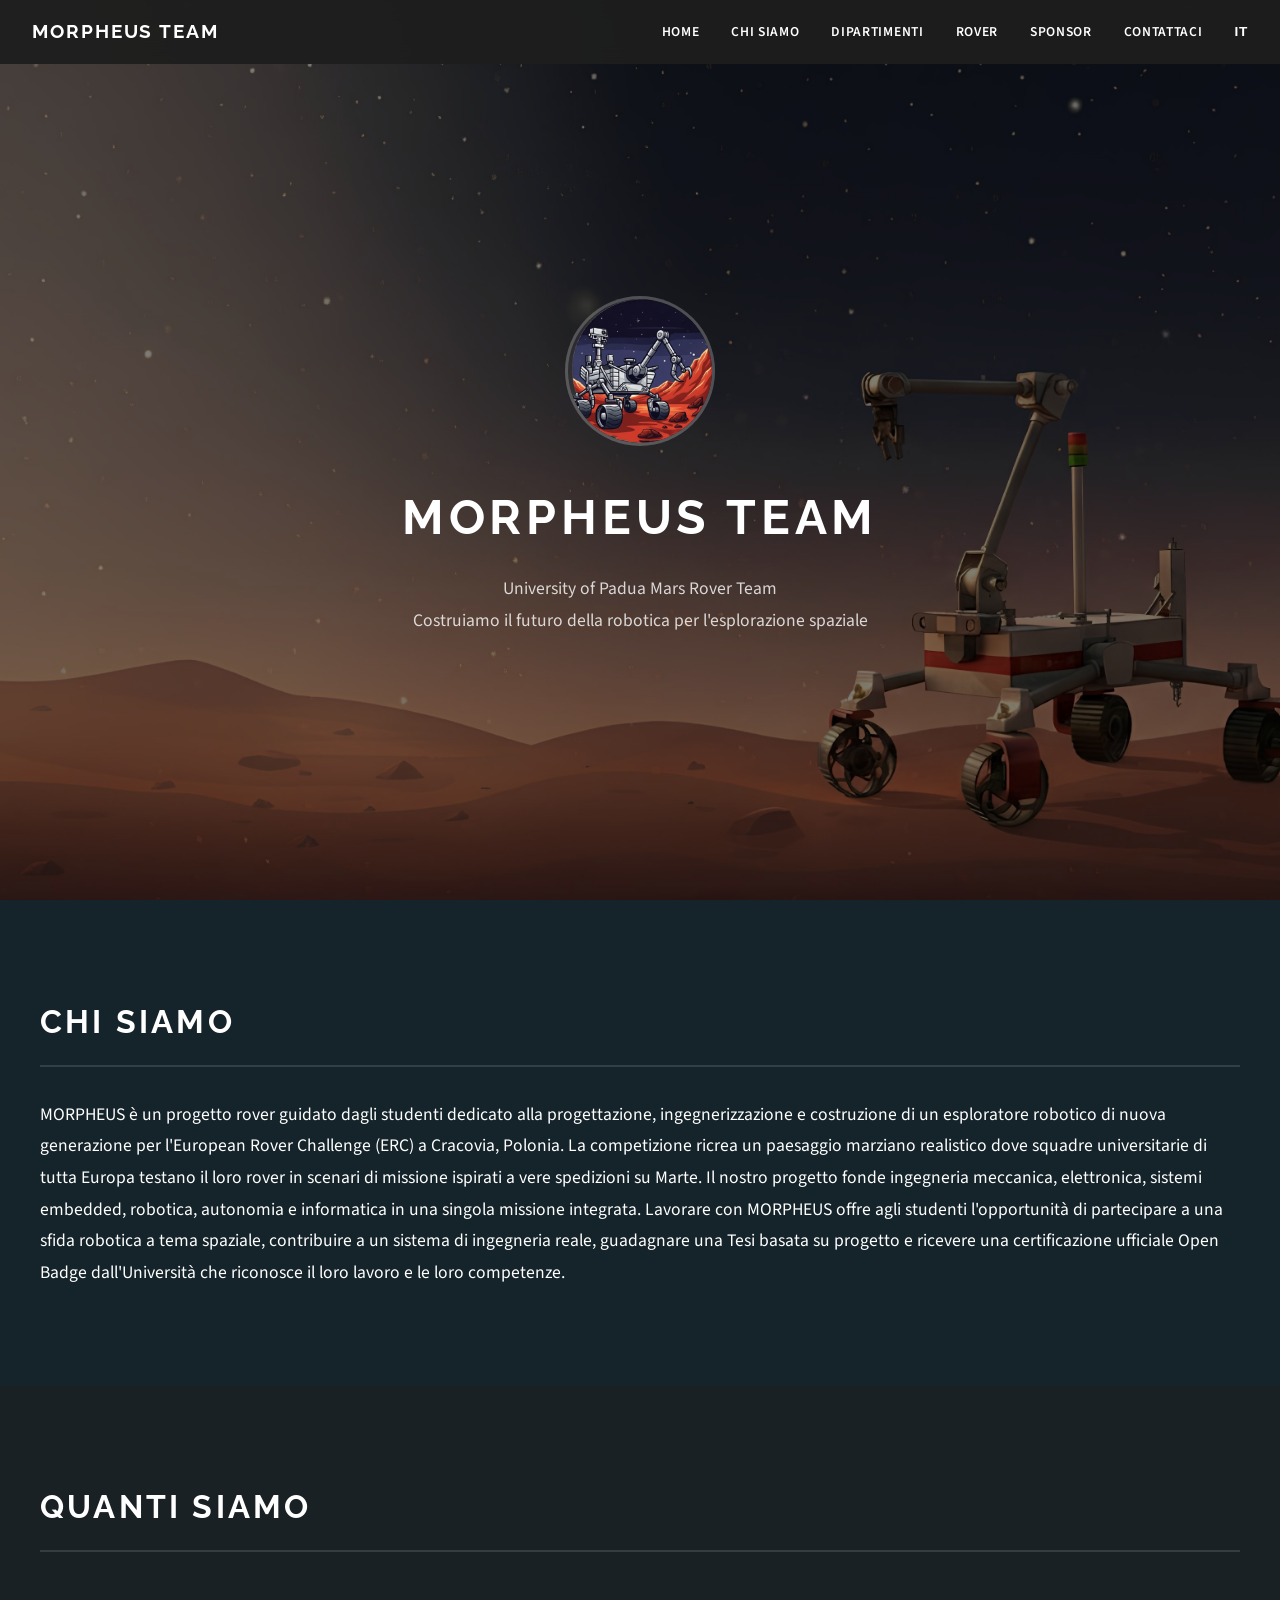
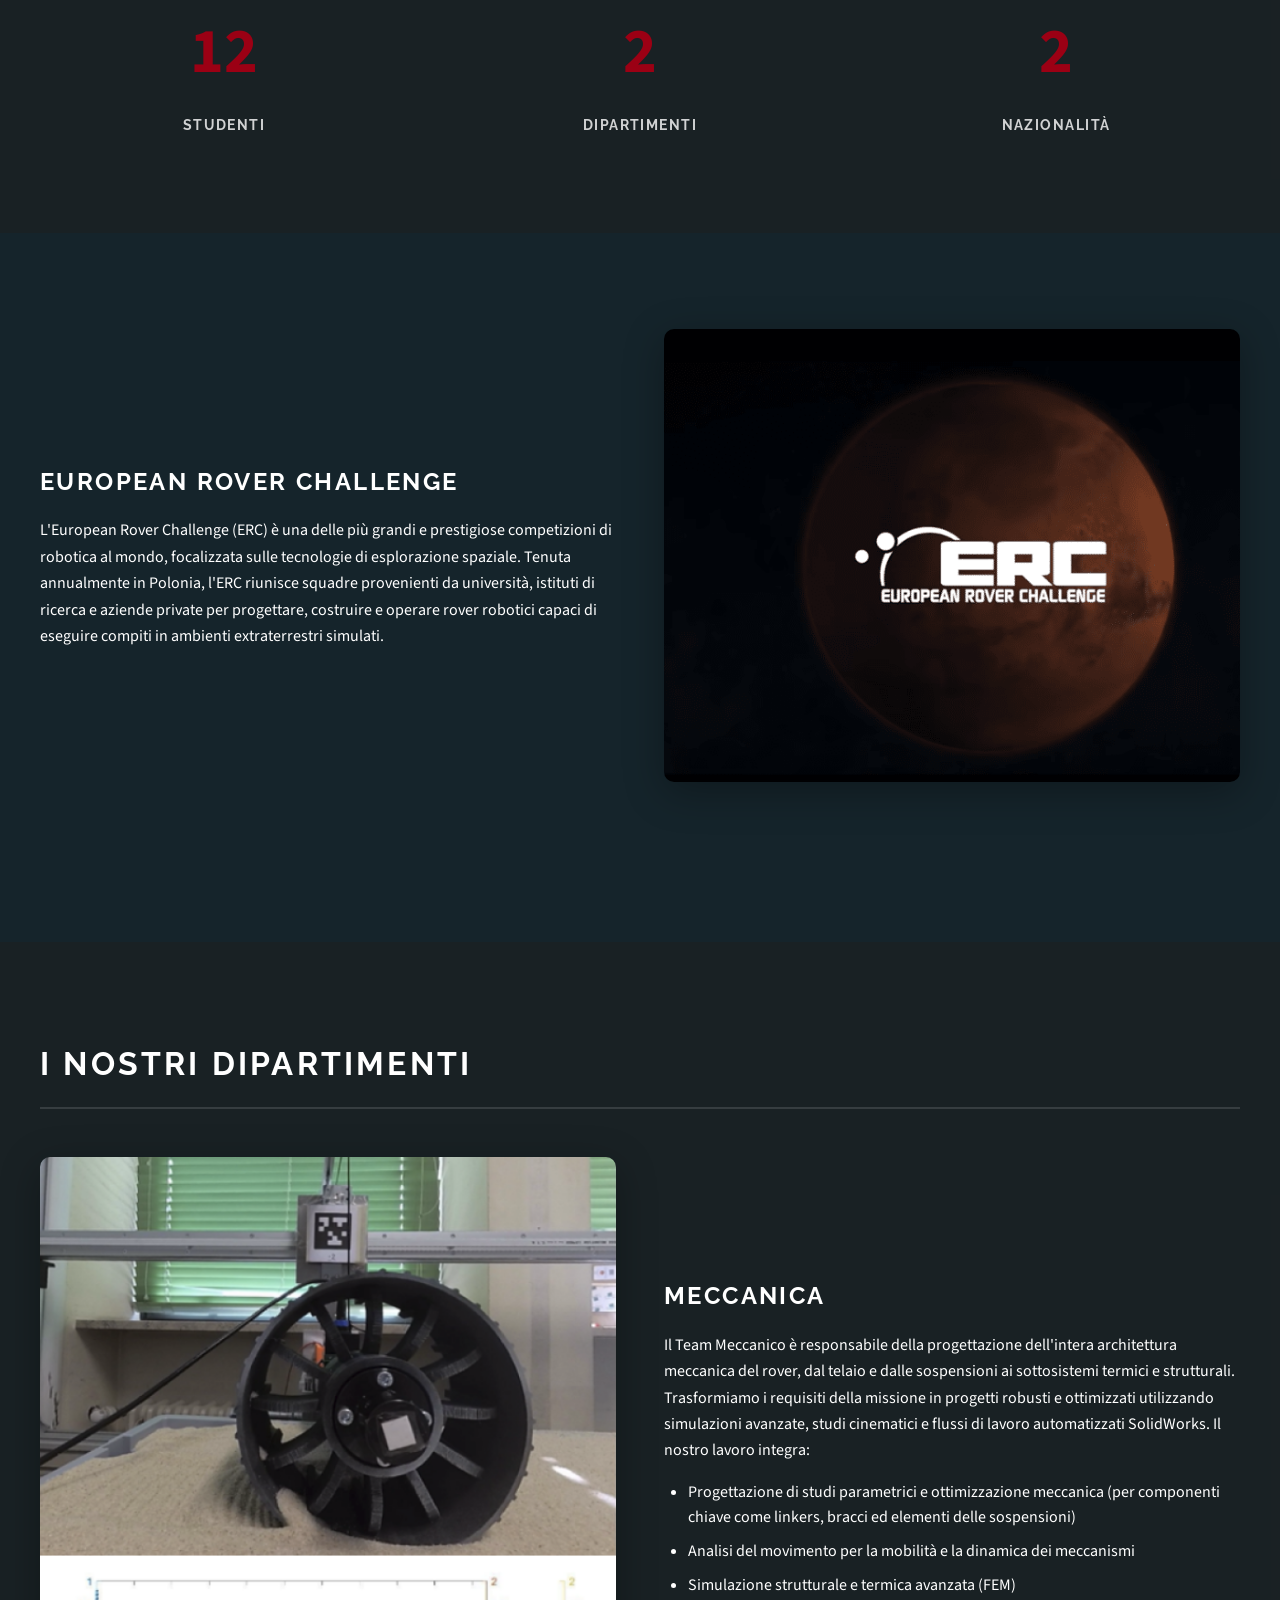
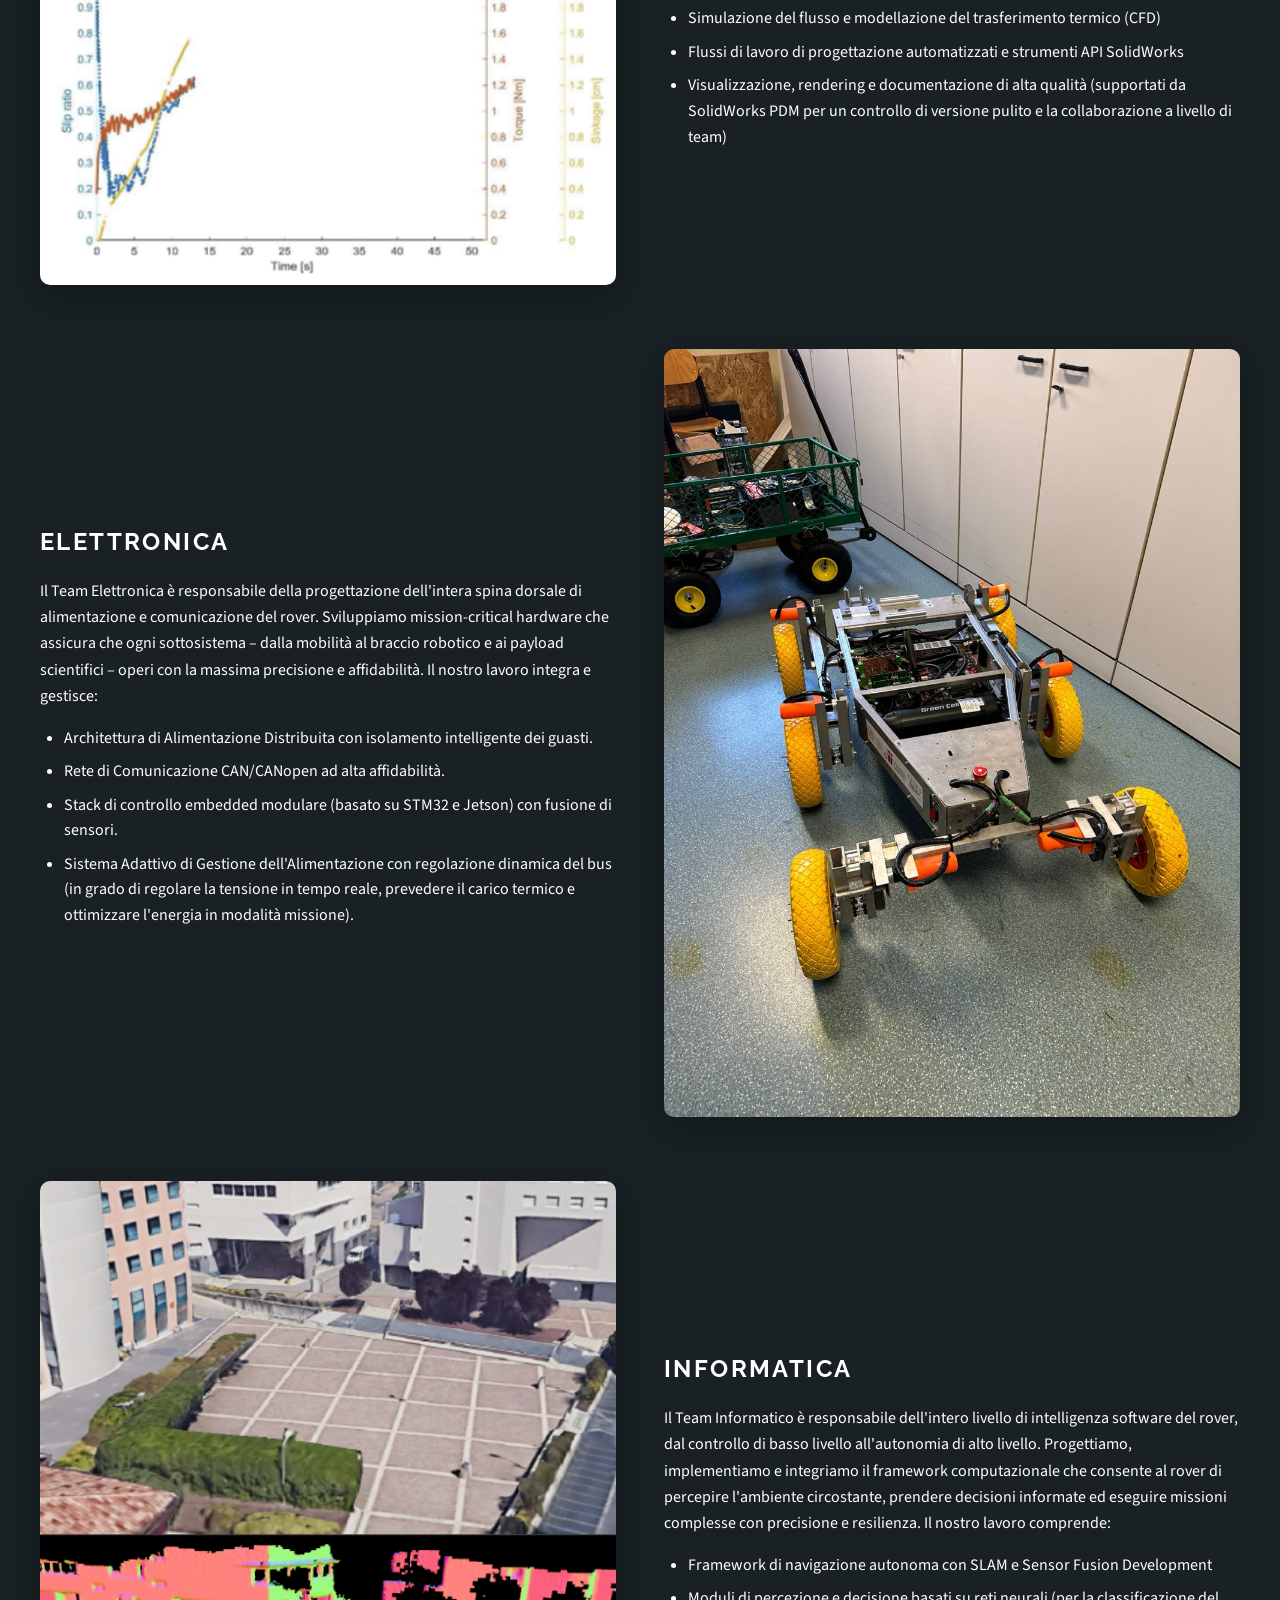
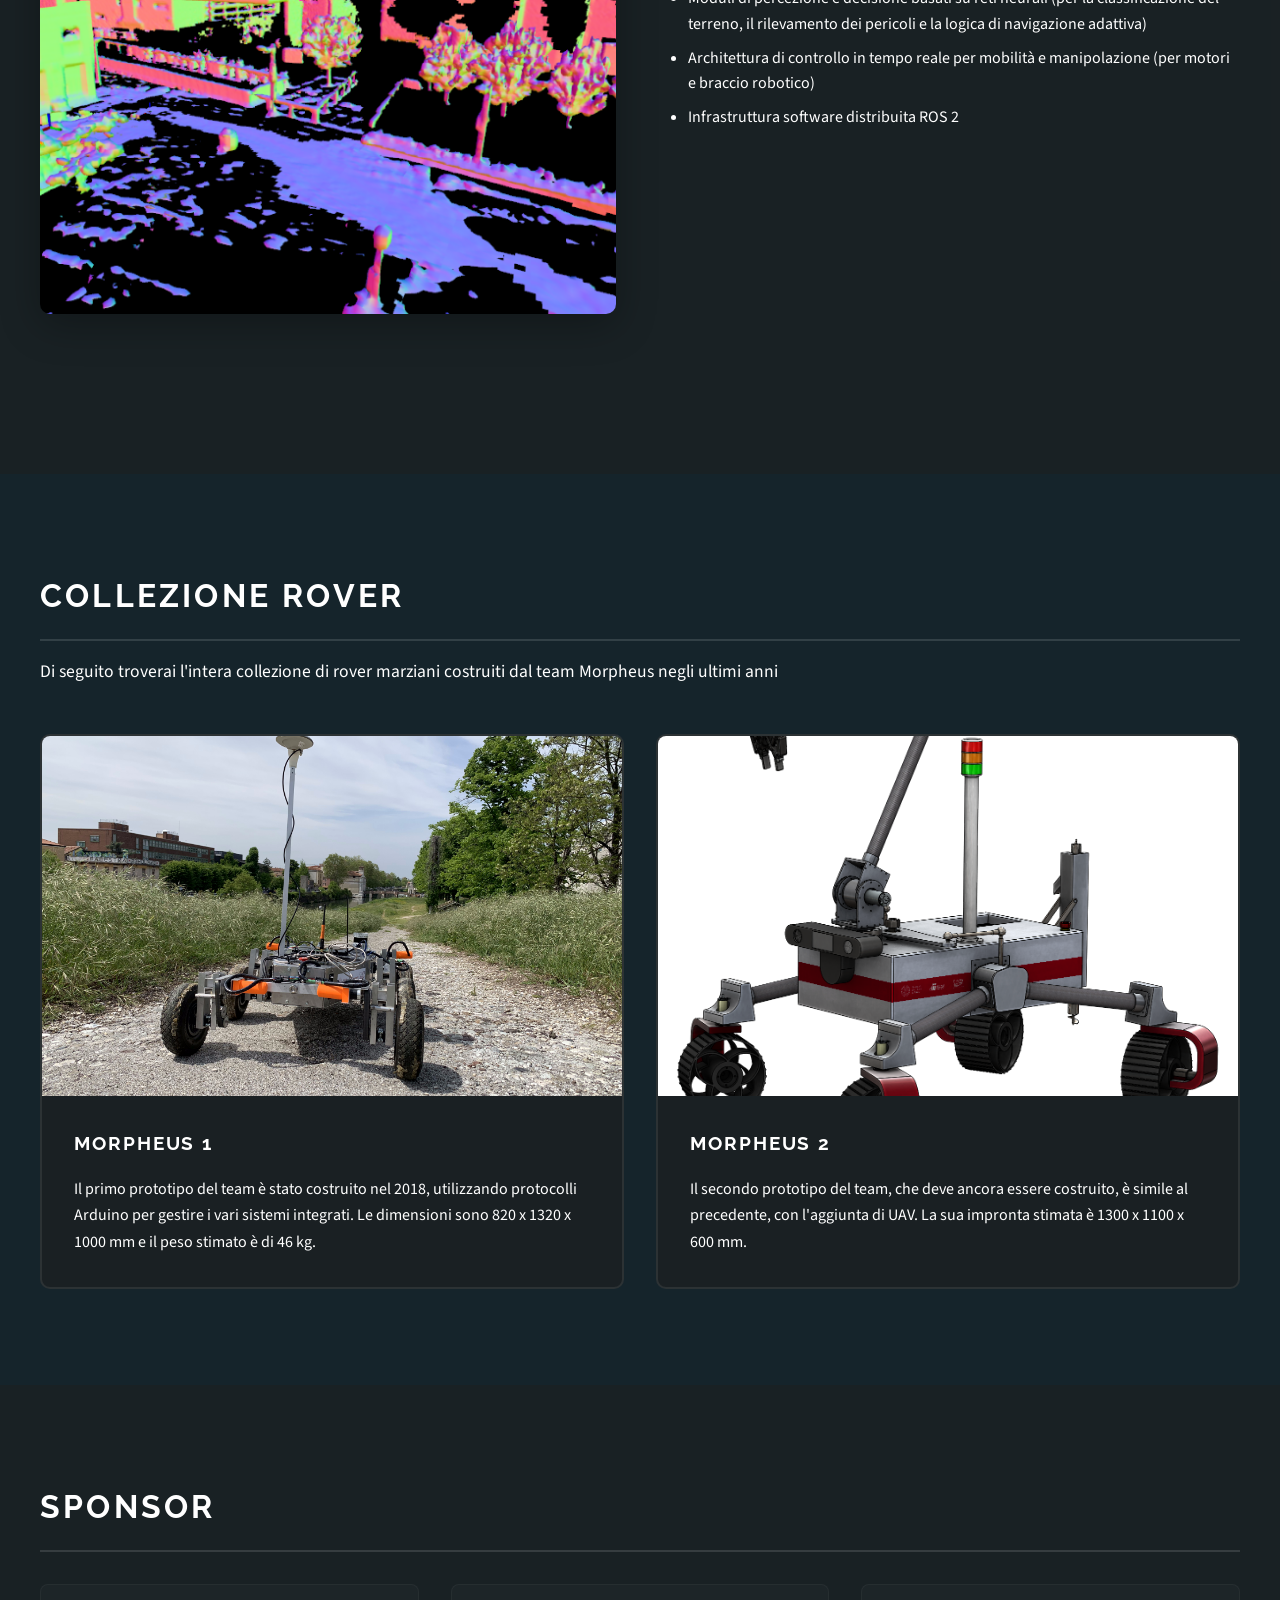
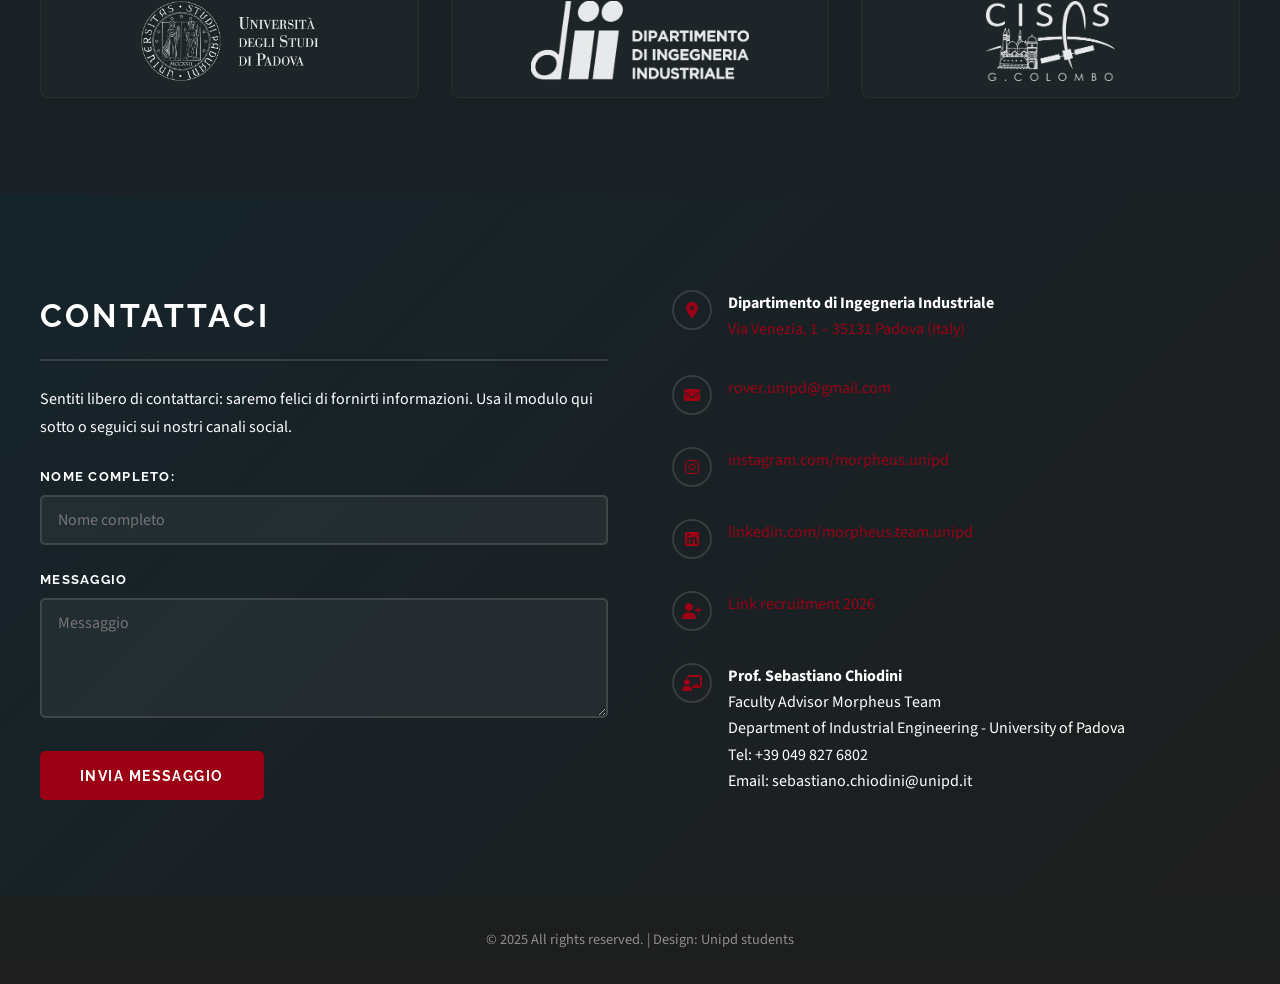
==== commit e555f861: "aggiornato" ====
--- a/index.html
+++ b/index.html
@@ -6,7 +6,7 @@
     <meta name="viewport" content="width=device-width, initial-scale=1.0">
     <title>Morpheus Team - University of Padua Rover Team</title>
     <link rel="stylesheet" href="https://cdnjs.cloudflare.com/ajax/libs/font-awesome/6.4.0/css/all.min.css">
-    <link rel="stylesheet" href="assets/css/main.css">
+    <link rel="stylesheet" href="assets/main.css">
     <script src="assets/js/main.js"></script>
     <script src="assets/js/i18n.js"></script>
 </head>
@@ -35,7 +35,7 @@
     <section class="hero" id="home">
         <div class="hero-content">
             <div class="hero-icon">
-                <i class="fas fa-robot"></i>
+                <img src="images/logo.png" alt="Morpheus Logo">
             </div>
             <h1 data-i18n="hero.title">Morpheus Team</h1>
             <p data-i18n="hero.subtitle" data-i18n-html="true">University of Padua Mars Rover Team<br>Building the future of space exploration robotics</p>
@@ -75,7 +75,7 @@
     </section>
 
     <section class="section" id="obiettivo">
-        <div class="section-inner">
+        <div class="section-inner">        
             <div class="spotlight reverse">
                 <div class="spotlight-image">
                     <a href="https://roverchallenge.eu/" target="_blank"><img src="images/erc.png" alt="European Rover Challenge" /></a>
--- a/assets/main.css
+++ b/assets/main.css
@@ -0,0 +1,699 @@
+ @import url('https://fonts.googleapis.com/css2?family=Raleway:wght@200,700&family=Source+Sans+Pro:wght@300,600&display=swap');
+ * {
+     margin: 0;
+     padding: 0;
+     box-sizing: border-box;
+ }
+ 
+ html {
+     scroll-behavior: smooth;
+ }
+ 
+ body {
+     font-family: 'Source Sans Pro', sans-serif;
+     background: #15242B;
+     color: #ffffff;
+     line-height: 1.65;
+     overflow-x: hidden;
+ }
+ 
+ body.is-loading .hero-content {
+     opacity: 0;
+ }
+ /* Sponsors */
+ 
+ .sponsors-grid {
+     display: grid;
+     grid-template-columns: repeat(auto-fit, minmax(140px, 1fr));
+     gap: 2rem;
+     align-items: center;
+     margin-top: 2rem;
+ }
+ 
+ .sponsors-grid a {
+     display: flex;
+     align-items: center;
+     justify-content: center;
+     padding: 1rem;
+     background: rgba(255, 255, 255, 0.02);
+     border: 1px solid rgba(255, 255, 255, 0.04);
+     border-radius: 8px;
+     transition: transform 0.25s ease, box-shadow 0.25s ease;
+ }
+ 
+ .sponsors-grid img {
+     max-width: 100%;
+     max-height: 80px;
+     height: 80px;
+     object-fit: contain;
+     filter: grayscale(100%);
+     opacity: 0.9;
+     transition: filter 0.25s ease, transform 0.25s ease, opacity 0.25s ease;
+ }
+ 
+ .sponsors-grid a:hover {
+     transform: translateY(-6px);
+     box-shadow: 0 8px 30px rgba(0, 0, 0, 0.45);
+ }
+ 
+ .sponsors-grid a:hover img {
+     filter: none;
+     opacity: 1;
+     transform: scale(1.03);
+ }
+ /* Header */
+ 
+ header {
+     position: fixed;
+     top: 0;
+     left: 0;
+     right: 0;
+     background: rgba(30, 30, 30, 0.95);
+     backdrop-filter: blur(10px);
+     padding: 1rem 2rem;
+     z-index: 1000;
+     transition: all 0.3s ease;
+ }
+ 
+ header.scrolled {
+     box-shadow: 0 5px 20px rgba(0, 0, 0, 0.5);
+     background: rgba(30, 30, 30, 0.98);
+ }
+ 
+ nav {
+     display: flex;
+     justify-content: space-between;
+     align-items: center;
+     max-width: 1400px;
+     margin: 0 auto;
+ }
+ 
+ .logo {
+     font-family: 'Raleway', sans-serif;
+     font-size: 1.2rem;
+     font-weight: 700;
+     letter-spacing: 0.1em;
+     text-transform: uppercase;
+     color: #ffffff;
+     text-decoration: none;
+ }
+ 
+ .nav-links {
+     display: flex;
+     gap: 2rem;
+     list-style: none;
+ }
+ 
+ .nav-links a,
+ .nav-links button {
+     color: #ffffff;
+     text-decoration: none;
+     font-size: 0.85rem;
+     font-weight: 600;
+     letter-spacing: 0.05em;
+     text-transform: uppercase;
+     transition: all 0.3s ease;
+     position: relative;
+     /*  Attributi aggiunti per il pulsante di cambio lingua così che abbia lo stesso stile
+                degli altri pulsanti che sono <a> */
+     border: none;
+     background: none;
+     cursor: pointer;
+     padding: 0;
+ }
+ 
+ .nav-links a::after,
+ .nav-links button::after {
+     content: '';
+     position: absolute;
+     bottom: -5px;
+     left: 0;
+     width: 0;
+     height: 2px;
+     background: #9B0014;
+     transition: width 0.3s ease;
+ }
+ 
+ .nav-links a:hover::after,
+ .nav-links button:hover::after {
+     width: 100%;
+ }
+ 
+ .menu-toggle {
+     display: none;
+     cursor: pointer;
+     padding: 0.5rem 1rem;
+     border-radius: 5px;
+     border: 2px solid rgba(255, 255, 255, 0.125);
+     background: transparent;
+     color: #ffffff;
+     font-family: 'Raleway', sans-serif;
+     font-size: 0.8rem;
+     font-weight: 700;
+     letter-spacing: 0.1em;
+     text-transform: uppercase;
+     transition: all 0.3s ease;
+ }
+ 
+ .menu-toggle:hover {
+     background: rgba(255, 255, 255, 0.05);
+     border-color: #9B0014;
+ }
+ 
+ .menu-toggle i {
+     margin-right: 0.5rem;
+ }
+ 
+ .menu-overlay {
+     display: none;
+     position: fixed;
+     top: 0;
+     left: 0;
+     width: 100%;
+     height: 100%;
+     background: rgba(46, 49, 65, 0.8);
+     backdrop-filter: blur(5px);
+     z-index: 999;
+ }
+ 
+ /* Hero Banner */
+        .hero {
+            min-height: 100vh;
+            display: flex;
+            align-items: center;
+            justify-content: center;
+            text-align: center;
+            padding: 8rem 2rem 4rem;
+            background-image: url('/images/sfondo-hero.jpg');
+            background-size: cover;
+            background-position: center;
+            background-repeat: no-repeat;
+            position: relative;
+            overflow: hidden;
+        }
+
+        .hero::before {
+            content: '';
+            position: absolute;
+            top: 0;
+            left: 0;
+            right: 0;
+            bottom: 0;
+            background: rgba(0, 0, 0, 0.5);
+            z-index: 1;
+        }
+
+        .hero-content {
+            max-width: 800px;
+            position: relative;
+            z-index: 2;
+            opacity: 0;
+            animation: heroFadeIn 1.5s ease forwards;
+            animation-delay: 0.3s;
+        }
+
+        @keyframes heroFadeIn {
+            from {
+                opacity: 0;
+                transform: translateY(50px);
+            }
+            to {
+                opacity: 1;
+                transform: translateY(0);
+            }
+        }
+
+        .hero-icon {
+            width: 150px;
+            height: 150px;
+            margin: 0 auto 2rem;
+            border: 3px solid rgba(255, 255, 255, 0.2);
+            border-radius: 50%;
+            display: flex;
+            align-items: center;
+            justify-content: center;
+            background: rgba(255, 255, 255, 0.05);
+            animation: iconPulseIn 2s ease infinite;
+            animation-delay: 1s;
+            overflow: hidden;
+        }
+
+        .hero-icon img {
+            width: 100%;
+            height: 100%;
+            object-fit: cover;
+            border-radius: 50%;
+        }
+
+        @keyframes iconPulseIn {
+            0% { transform: scale(1); box-shadow: 0 0 0 0 rgba(155, 0, 20, 0.7); }
+            50% { transform: scale(1.05); box-shadow: 0 0 0 20px rgba(155, 0, 20, 0); }
+            100% { transform: scale(1); box-shadow: 0 0 0 0 rgba(155, 0, 20, 0); }
+        }
+
+        .hero h1 {
+            font-family: 'Raleway', sans-serif;
+            font-size: 3rem;
+            font-weight: 700;
+            letter-spacing: 0.1em;
+            text-transform: uppercase;
+            margin-bottom: 1rem;
+            opacity: 0;
+            animation: titleSlideIn 1s ease forwards;
+            animation-delay: 0.6s;
+        }
+
+        @keyframes titleSlideIn {
+            from {
+                opacity: 0;
+                transform: translateX(-50px);
+                filter: blur(10px);
+            }
+            to {
+                opacity: 1;
+                transform: translateX(0);
+                filter: blur(0);
+            }
+        }
+
+        .hero p {
+            font-size: 1.1rem;
+            color: rgba(255, 255, 255, 0.8);
+            margin-bottom: 2rem;
+            line-height: 1.8;
+            opacity: 0;
+            animation: subtitleSlideIn 1s ease forwards;
+            animation-delay: 0.9s;
+        }
+
+        @keyframes subtitleSlideIn {
+            from {
+                opacity: 0;
+                transform: translateX(50px);
+                filter: blur(10px);
+            }
+            to {
+                opacity: 1;
+                transform: translateX(0);
+                filter: blur(0);
+            }
+        }
+ /* Sections */
+ 
+ .section {
+     padding: 6rem 2rem;
+     position: relative;
+ }
+ 
+ .section-alt {
+     background: rgba(30, 30, 30, 0.5);
+ }
+ 
+ .section-inner {
+     max-width: 1200px;
+     margin: 0 auto;
+ }
+ 
+ .section-title {
+     font-family: 'Raleway', sans-serif;
+     font-size: 2rem;
+     font-weight: 700;
+     letter-spacing: 0.1em;
+     text-transform: uppercase;
+     margin-bottom: 1rem;
+     border-bottom: 2px solid rgba(255, 255, 255, 0.125);
+     padding-bottom: 1rem;
+ }
+ /* Stats Counter */
+ 
+ .stats-grid {
+     display: grid;
+     grid-template-columns: repeat(auto-fit, minmax(200px, 1fr));
+     gap: 3rem;
+     margin-top: 3rem;
+ }
+ 
+ .stat-item {
+     text-align: center;
+ }
+ 
+ .counter {
+     font-size: 4rem;
+     font-weight: 700;
+     color: #9B0014;
+     display: block;
+     margin-bottom: 0.5rem;
+ }
+ 
+ .stat-label {
+     font-family: 'Raleway', sans-serif;
+     font-size: 0.9rem;
+     font-weight: 700;
+     letter-spacing: 0.1em;
+     text-transform: uppercase;
+     color: rgba(255, 255, 255, 0.8);
+ }
+ /* Spotlight Section */
+ 
+ .spotlight {
+     display: flex;
+     align-items: center;
+     gap: 3rem;
+     margin-bottom: 4rem;
+ }
+ 
+ .spotlight.reverse {
+     flex-direction: row-reverse;
+ }
+ 
+ .spotlight-image {
+     flex: 1;
+     border-radius: 10px;
+     overflow: hidden;
+     box-shadow: 0 10px 40px rgba(0, 0, 0, 0.3);
+ }
+ 
+ .spotlight-image img {
+     width: 100%;
+     height: auto;
+     display: block;
+     transition: transform 0.3s ease;
+     object-fit: cover;
+ }
+ 
+ .spotlight-image:hover img {
+     transform: scale(1.05);
+ }
+ 
+ .spotlight-content {
+     flex: 1;
+ }
+ 
+ .spotlight-content h2 {
+     font-family: 'Raleway', sans-serif;
+     font-size: 1.5rem;
+     font-weight: 700;
+     letter-spacing: 0.1em;
+     text-transform: uppercase;
+     margin-bottom: 1rem;
+ }
+ 
+ .spotlight-content ul {
+     margin: 1rem 0;
+     padding-left: 1.5rem;
+ }
+ 
+ .spotlight-content li {
+     margin: 0.5rem 0;
+     line-height: 1.6;
+ }
+ /* Rover Cards */
+ 
+ .rovers-grid {
+     display: grid;
+     grid-template-columns: repeat(auto-fit, minmax(320px, 1fr));
+     gap: 2rem;
+     margin-top: 3rem;
+ }
+ 
+ .rover-card {
+     background: rgba(30, 30, 30, 0.6);
+     border-radius: 10px;
+     overflow: hidden;
+     border: 2px solid rgba(255, 255, 255, 0.08);
+     transition: transform 0.3s ease, box-shadow 0.3s ease;
+ }
+ 
+ .rover-card:hover {
+     transform: translateY(-10px);
+     border-color: #9B0014;
+     box-shadow: 0 14px 40px rgba(0, 0, 0, 0.35);
+ }
+ 
+ .rover-card img {
+     width: 100%;
+     height: 360px;
+     object-fit: cover;
+     display: block;
+     transition: transform 0.45s cubic-bezier(.2, .8, .2, 1), filter 0.3s ease;
+     filter: saturate(1.05) contrast(1.02);
+ }
+ 
+ .rover-card:hover img {
+     transform: scale(1.06);
+ }
+ 
+ .rover-card-content {
+     padding: 2rem;
+ }
+ 
+ .rover-card h3 {
+     font-family: 'Raleway', sans-serif;
+     font-size: 1.2rem;
+     font-weight: 700;
+     letter-spacing: 0.1em;
+     text-transform: uppercase;
+     margin-bottom: 1rem;
+ }
+ /* Contact Form */
+ 
+ .contact-section {
+     background: linear-gradient(135deg, #15242B 0%, #1e1e1e 100%);
+     padding: 6rem 2rem;
+ }
+ 
+ .contact-grid {
+     display: grid;
+     grid-template-columns: 1fr 1fr;
+     gap: 4rem;
+     max-width: 1200px;
+     margin: 0 auto;
+ }
+ 
+ .form-group {
+     margin-bottom: 1.5rem;
+ }
+ 
+ .form-group label {
+     display: block;
+     font-family: 'Raleway', sans-serif;
+     font-size: 0.8rem;
+     font-weight: 700;
+     letter-spacing: 0.1em;
+     text-transform: uppercase;
+     margin-bottom: 0.5rem;
+ }
+ 
+ .form-group input,
+ .form-group textarea {
+     width: 100%;
+     padding: 0.75rem 1rem;
+     background: rgba(255, 255, 255, 0.05);
+     border: 2px solid rgba(255, 255, 255, 0.125);
+     border-radius: 5px;
+     color: #ffffff;
+     font-family: inherit;
+     font-size: 1rem;
+     transition: border-color 0.3s ease;
+ }
+ 
+ .form-group input:focus,
+ .form-group textarea:focus {
+     outline: none;
+     border-color: #9B0014;
+ }
+ 
+ .form-group textarea {
+     resize: vertical;
+     min-height: 120px;
+ }
+ 
+ .submit-btn {
+     background: #9B0014;
+     color: #ffffff;
+     border: none;
+     padding: 1rem 2.5rem;
+     border-radius: 5px;
+     font-family: 'Raleway', sans-serif;
+     font-weight: 700;
+     letter-spacing: 0.1em;
+     text-transform: uppercase;
+     cursor: pointer;
+     transition: all 0.3s ease;
+     font-size: 0.9rem;
+ }
+ 
+ .submit-btn:hover {
+     background: #b50018;
+     transform: translateY(-2px);
+     box-shadow: 0 5px 15px rgba(155, 0, 20, 0.4);
+ }
+ 
+ .contact-info {
+     display: flex;
+     flex-direction: column;
+     gap: 2rem;
+ }
+ 
+ .contact-item {
+     display: flex;
+     align-items: flex-start;
+     gap: 1rem;
+ }
+ 
+ .contact-icon {
+     width: 40px;
+     height: 40px;
+     border: 2px solid rgba(255, 255, 255, 0.125);
+     border-radius: 50%;
+     display: flex;
+     align-items: center;
+     justify-content: center;
+     flex-shrink: 0;
+     color: #9B0014;
+ }
+ 
+ .contact-item a {
+     color: #9B0014;
+     text-decoration: none;
+     transition: color 0.3s ease;
+ }
+ 
+ .contact-item a:hover {
+     color: #b50018;
+ }
+ /* Footer */
+ 
+ footer {
+     background: rgba(30, 30, 30, 0.95);
+     padding: 2rem;
+     text-align: center;
+     font-size: 0.9rem;
+     color: rgba(255, 255, 255, 0.5);
+ }
+ /* Responsive */
+ 
+ @media (max-width: 980px) {
+     .nav-links {
+         display: none;
+     }
+     .menu-toggle {
+         display: inline-block;
+     }
+     .nav-links.active {
+         display: flex;
+         flex-direction: column;
+         position: fixed;
+         top: 5rem;
+         left: 50%;
+         transform: translateX(-50%);
+         background: #9B0014;
+         padding: 2.5rem 2rem;
+         border-radius: 10px;
+         z-index: 1000;
+         box-shadow: 0 20px 60px rgba(0, 0, 0, 0.6);
+         gap: 0.5rem;
+         min-width: 280px;
+         max-height: calc(100vh - 7rem);
+         overflow-y: auto;
+         animation: menuSlideIn 0.3s ease;
+     }
+     @keyframes menuSlideIn {
+         from {
+             opacity: 0;
+             transform: translateX(-50%) translateY(-20px);
+         }
+         to {
+             opacity: 1;
+             transform: translateX(-50%) translateY(0);
+         }
+     }
+     .nav-links.active a,
+     .nav-links.active button {
+         padding: 1rem 1.5rem;
+         width: 100%;
+         border-radius: 5px;
+         text-align: center;
+         transition: all 0.2s ease;
+     }
+     .nav-links.active a::after,
+     .nav-links.active button::after {
+         display: none;
+     }
+     .nav-links.active a:hover,
+     .nav-links.active button:hover {
+         background: #7a0010;
+         transform: translateX(5px);
+     }
+     .menu-overlay.active {
+         display: block;
+         animation: fadeIn 0.3s ease;
+     }
+     @keyframes fadeIn {
+         from {
+             opacity: 0;
+         }
+         to {
+             opacity: 1;
+         }
+     }
+     .spotlight {
+         flex-direction: column !important;
+     }
+     .contact-grid {
+         grid-template-columns: 1fr;
+         gap: 3rem;
+     }
+ }
+ 
+ @media (max-width: 768px) {
+     .hero h1 {
+         font-size: 2rem;
+     }
+     .hero p {
+         font-size: 1rem;
+     }
+     .hero-icon {
+         width: 100px;
+         height: 100px;
+         font-size: 2.5rem;
+     }
+     .section {
+         padding: 4rem 1.5rem;
+     }
+     .section-title {
+         font-size: 1.5rem;
+     }
+     .rovers-grid {
+         grid-template-columns: 1fr;
+     }
+     .stats-grid {
+         gap: 2rem;
+         grid-template-columns: 1fr;
+     }
+     .counter {
+         font-size: 3rem;
+     }
+     .spotlight-content h2 {
+         font-size: 1.3rem;
+     }
+ }
+ 
+ @media (max-width: 480px) {
+     .hero {
+         padding: 6rem 1rem 3rem;
+     }
+     .hero h1 {
+         font-size: 1.5rem;
+     }
+     .section {
+         padding: 3rem 1rem;
+     }
+     .nav-links.active {
+         min-width: 90%;
+         padding: 2rem 1rem;
+     }
+     .counter {
+         font-size: 2.5rem;
+     }
+ }
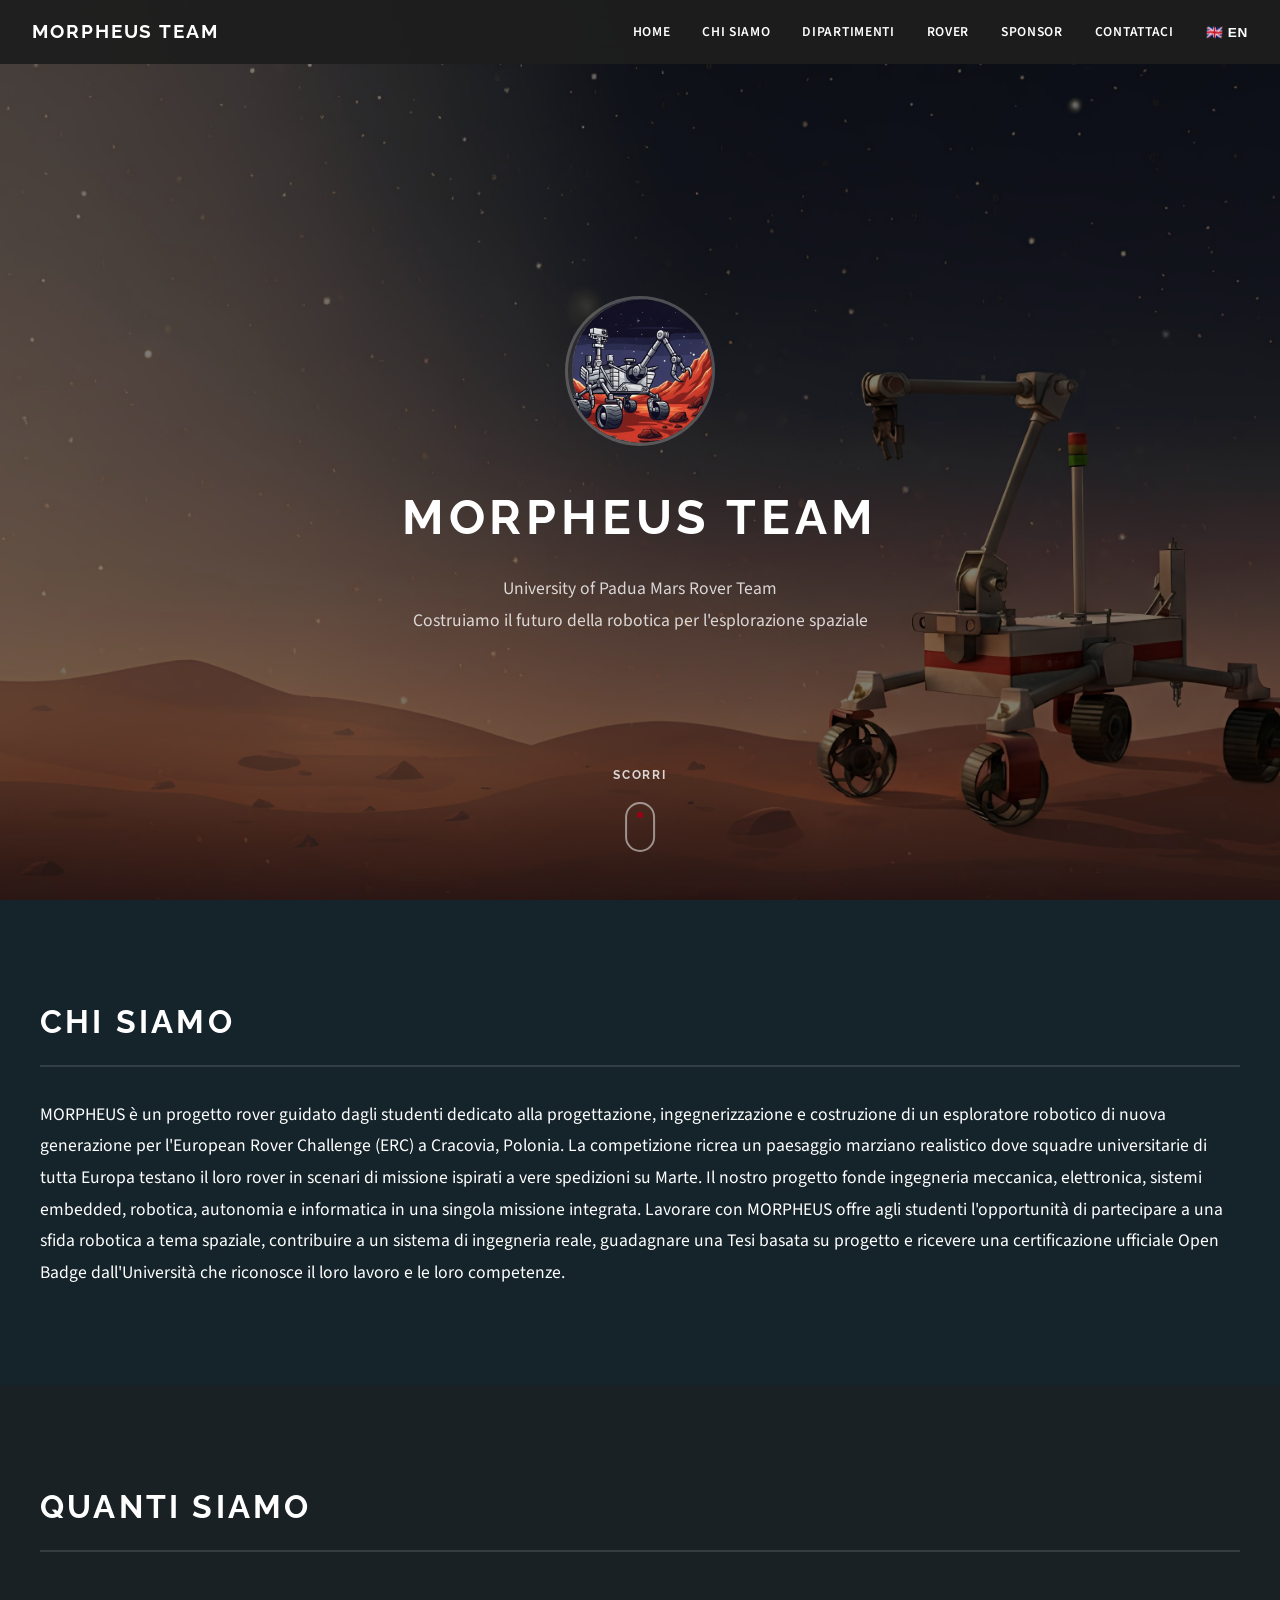
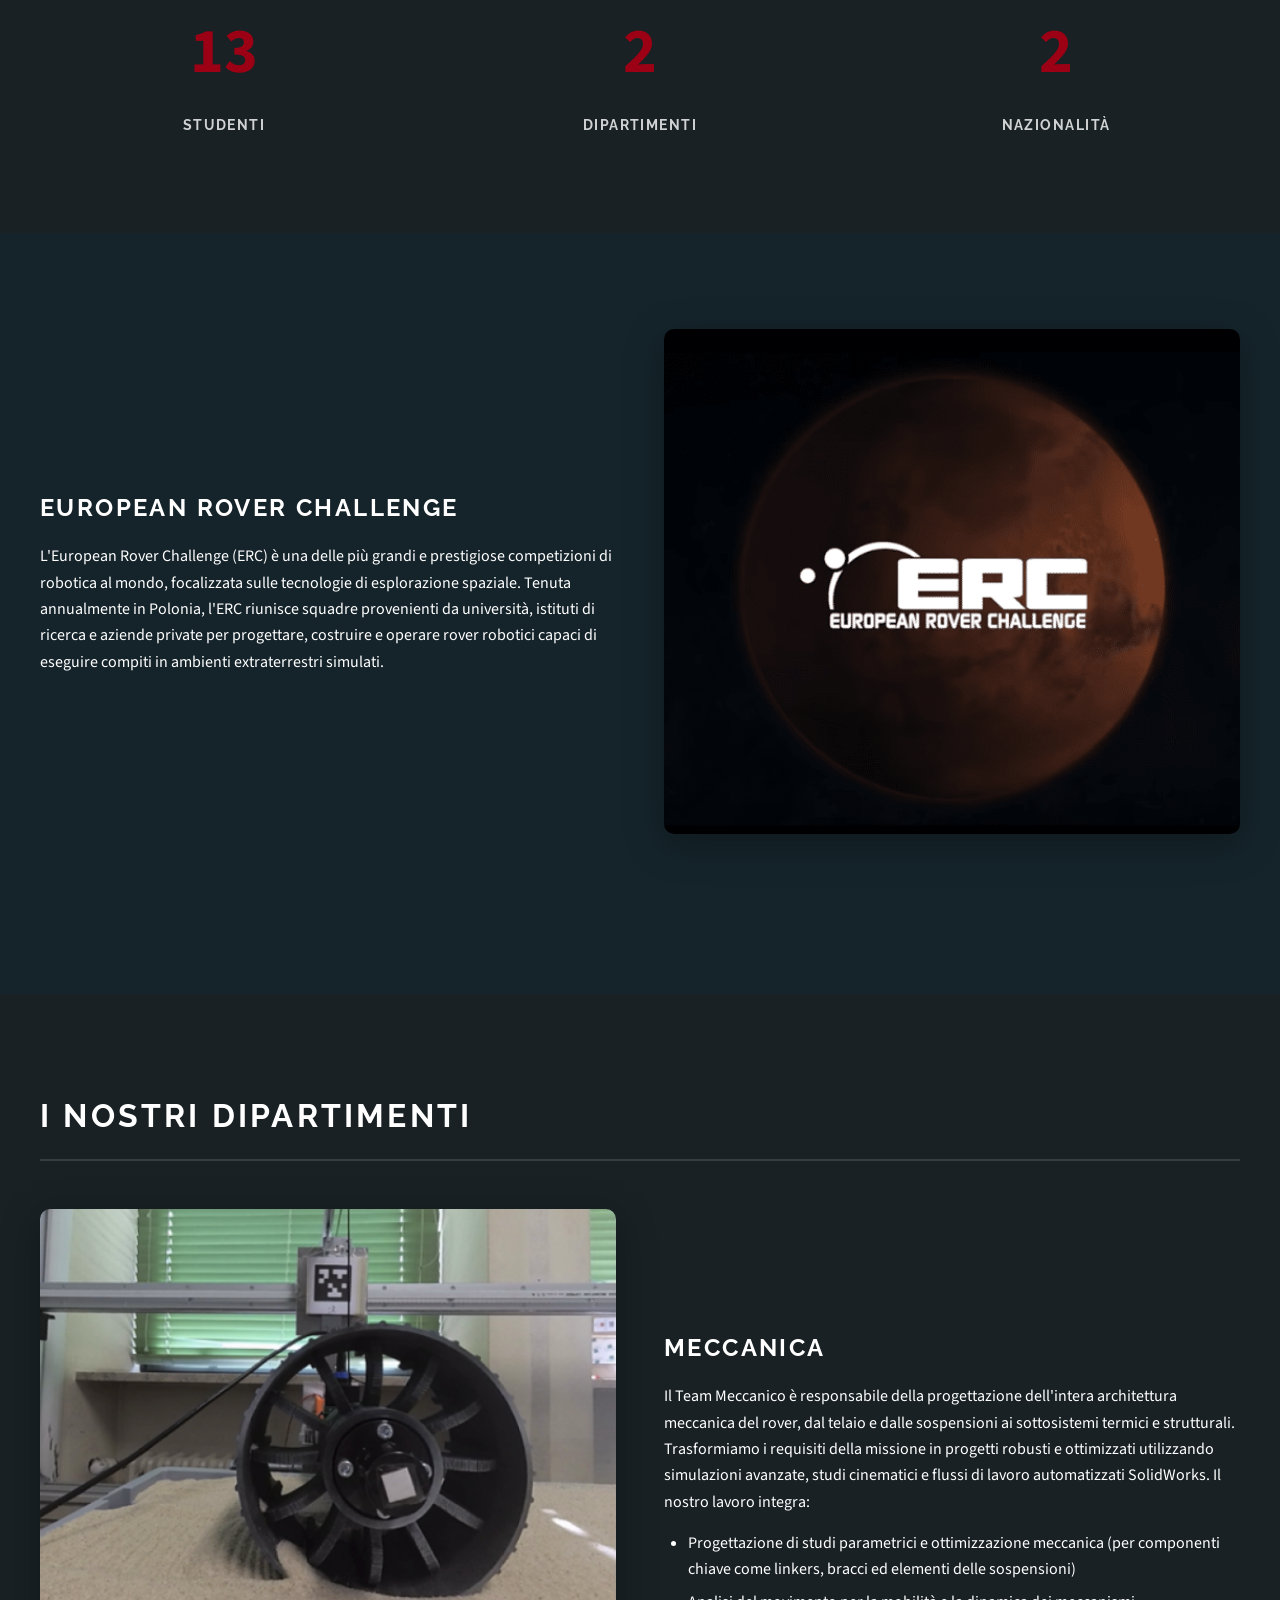
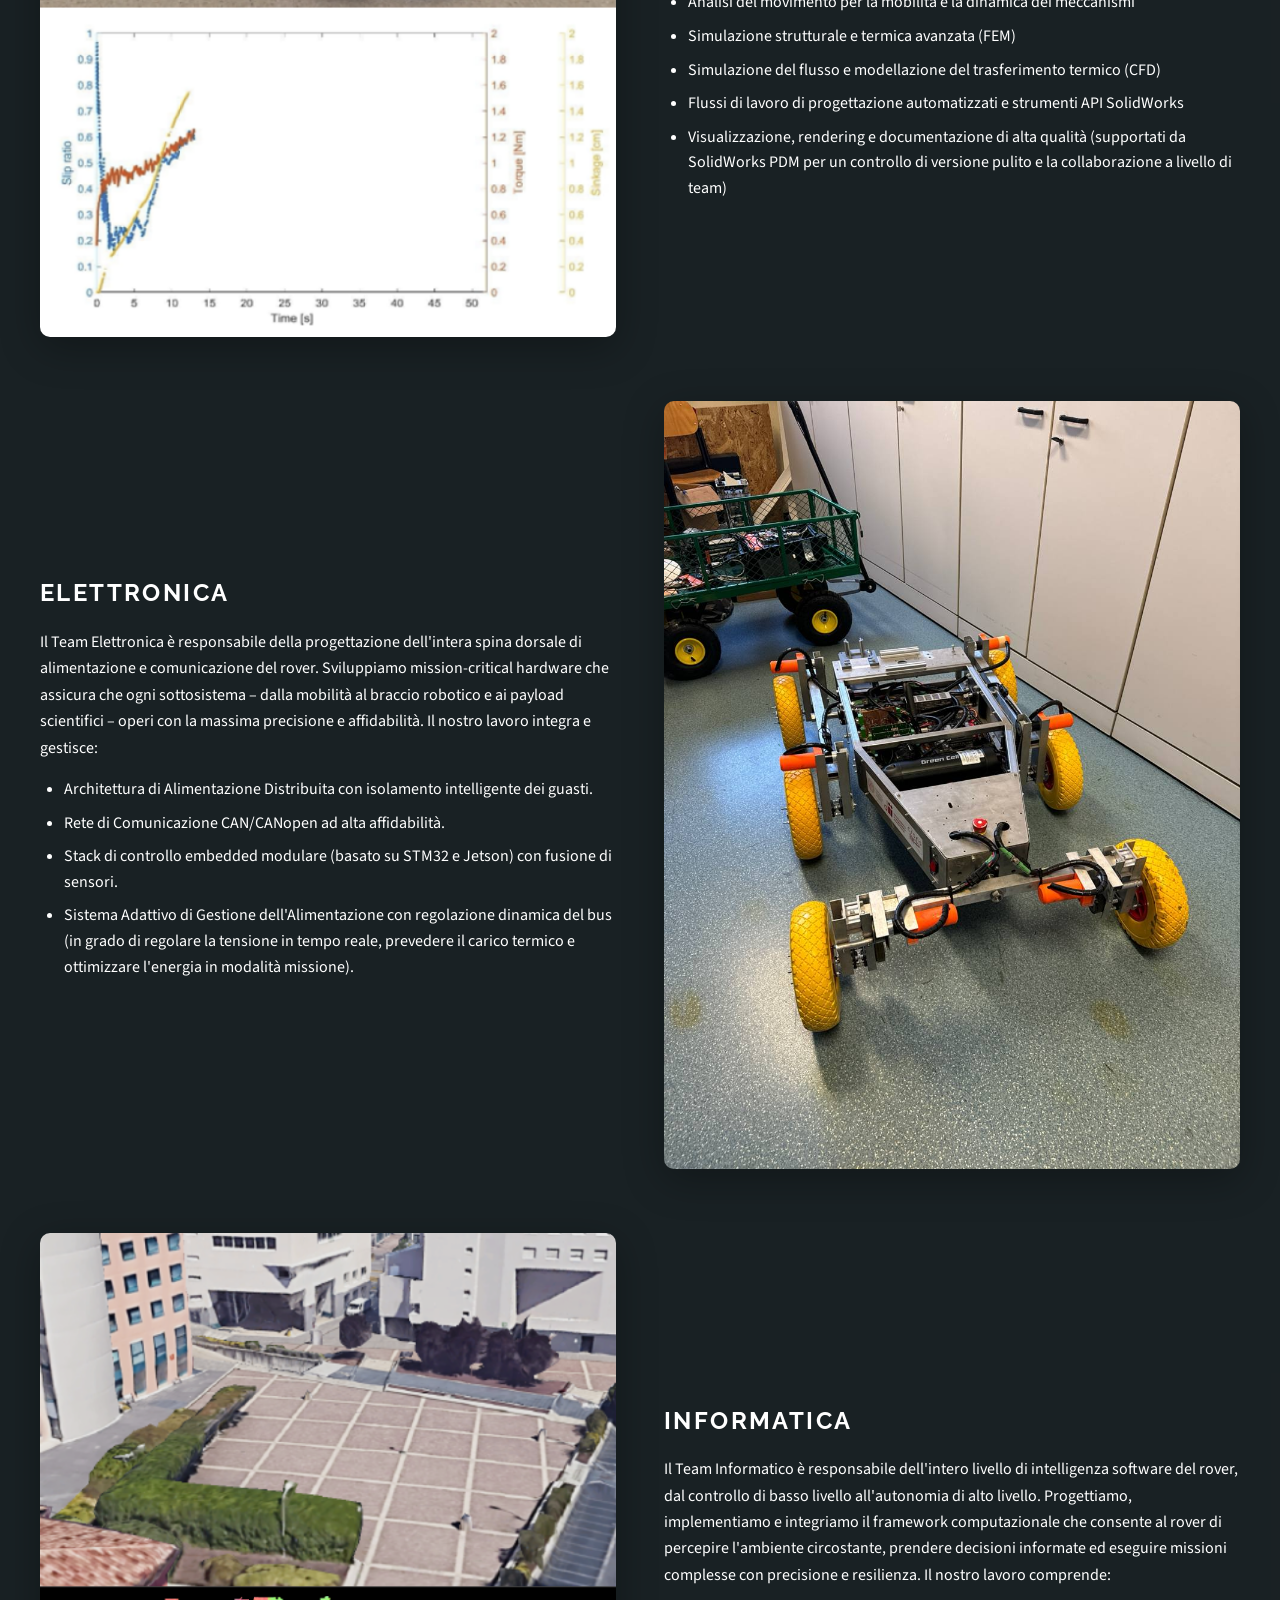
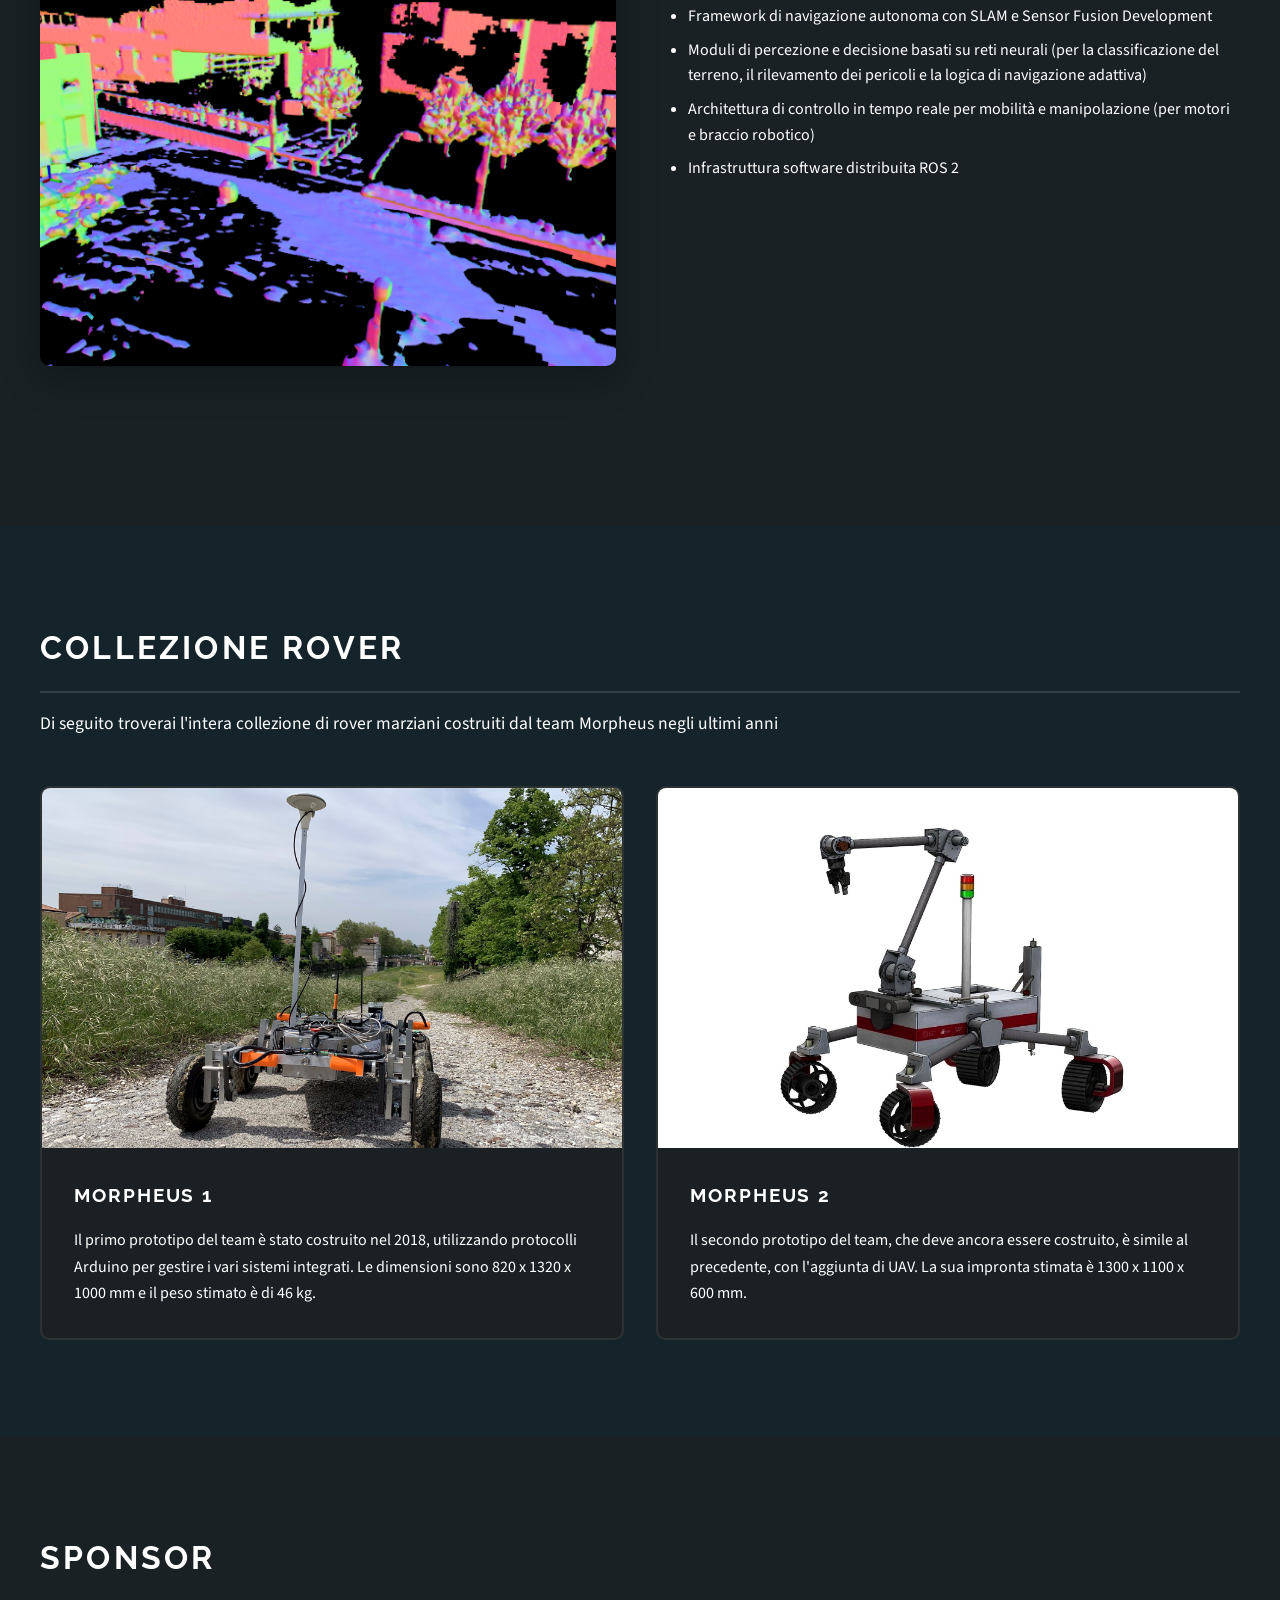
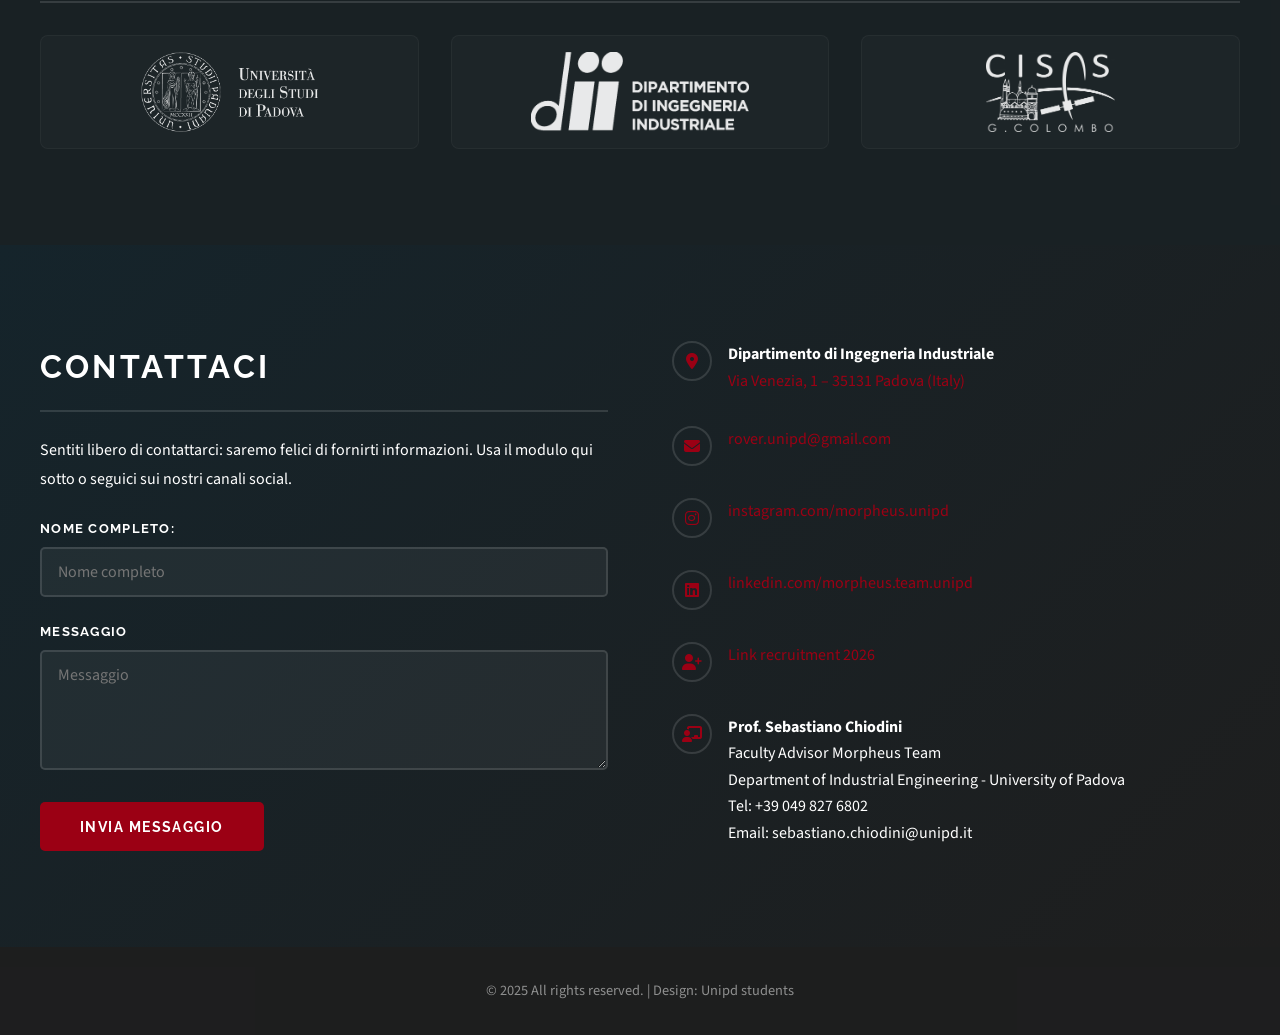
==== commit 99ce426e: "aggiunto scroll, sito completato" ====
--- a/index.html
+++ b/index.html
@@ -40,6 +40,10 @@
             <h1 data-i18n="hero.title">Morpheus Team</h1>
             <p data-i18n="hero.subtitle" data-i18n-html="true">University of Padua Mars Rover Team<br>Building the future of space exploration robotics</p>
         </div>
+        <div class="scroll-indicator" onclick="document.getElementById('chi-siamo').scrollIntoView({behavior: 'smooth'})">
+            <span class="scroll-text" data-i18n="hero.scroll">Scorri</span>
+            <div class="scroll-arrow"></div>
+        </div>
     </section>
 
     <section class="section" id="chi-siamo">
@@ -161,7 +165,7 @@
                     </div>
                 </div>
                 <div class="rover-card">
-                    <img src="./images/Morpheus2.png" alt="Morpheus 2" />
+                    <img src="./images/Morpheus2.jpg" alt="Morpheus 2" />
                     <div class="rover-card-content">
                         <h3 data-i18n="rover.morpheus2.title">Morpheus 2</h3>
                         <p data-i18n="rover.morpheus2.text">The team's second prototype, which has yet to be built, is similar to the previous one, with the addition of UAVs. Its estimated footprint is 1300 x 1100 x 600 mm.</p>
--- a/assets/main.css
+++ b/assets/main.css
@@ -677,6 +677,18 @@
      .spotlight-content h2 {
          font-size: 1.3rem;
      }
+     .scroll-indicator {
+        bottom: 2rem;
+    }
+
+    .scroll-arrow {
+        width: 25px;
+        height: 40px;
+    }
+    
+    .scroll-text {
+        font-size: 0.7rem;
+    }
  }
  
  @media (max-width: 480px) {
@@ -696,4 +708,87 @@
      .counter {
          font-size: 2.5rem;
      }
- }+ }
+
+ /* Scroll Indicator */
+.scroll-indicator {
+    position: absolute;
+    bottom: 3rem;
+    left: 50%;
+    transform: translateX(-50%);
+    z-index: 2;
+    display: flex;
+    flex-direction: column;
+    align-items: center;
+    gap: 0.5rem;
+    cursor: pointer;
+    animation: scrollIndicatorFade 1.5s ease forwards;
+    animation-delay: 2s;
+    opacity: 0;
+}
+
+@keyframes scrollIndicatorFade {
+    to {
+        opacity: 1;
+    }
+}
+
+.scroll-text {
+    font-family: 'Raleway', sans-serif;
+    font-size: 0.75rem;
+    font-weight: 700;
+    letter-spacing: 0.15em;
+    text-transform: uppercase;
+    color: rgba(255, 255, 255, 0.8);
+    margin-bottom: 0.5rem;
+}
+
+.scroll-arrow {
+    width: 30px;
+    height: 50px;
+    border: 2px solid rgba(255, 255, 255, 0.5);
+    border-radius: 25px;
+    position: relative;
+    animation: scrollBounce 2s ease-in-out infinite;
+}
+
+.scroll-arrow::before {
+    content: '';
+    position: absolute;
+    top: 8px;
+    left: 50%;
+    transform: translateX(-50%);
+    width: 6px;
+    height: 6px;
+    background: #9B0014;
+    border-radius: 50%;
+    animation: scrollDot 2s ease-in-out infinite;
+}
+
+@keyframes scrollBounce {
+    0%, 100% {
+        transform: translateY(0);
+    }
+    50% {
+        transform: translateY(10px);
+    }
+}
+
+@keyframes scrollDot {
+    0% {
+        opacity: 1;
+        transform: translateX(-50%) translateY(0);
+    }
+    100% {
+        opacity: 0;
+        transform: translateX(-50%) translateY(20px);
+    }
+}
+
+.scroll-indicator:hover .scroll-arrow {
+    border-color: #9B0014;
+}
+
+.scroll-indicator:hover .scroll-text {
+    color: #9B0014;
+}
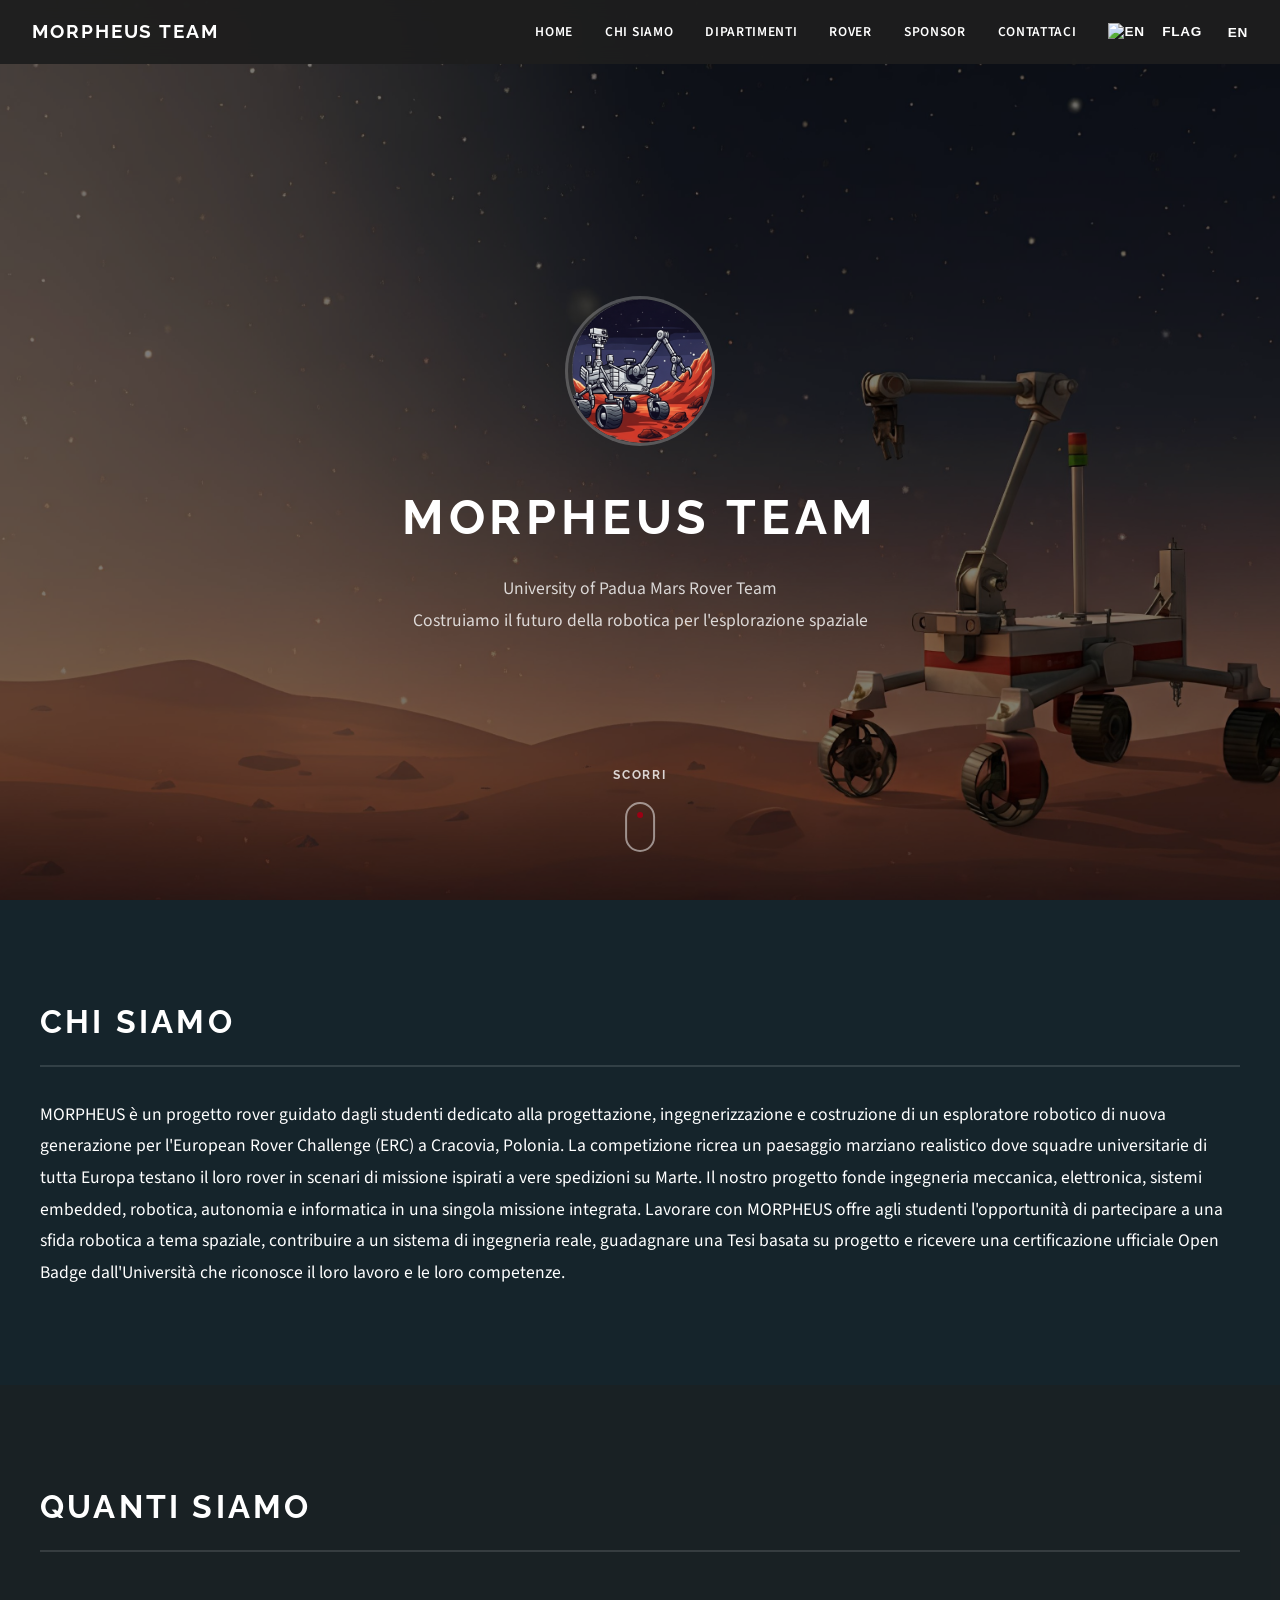
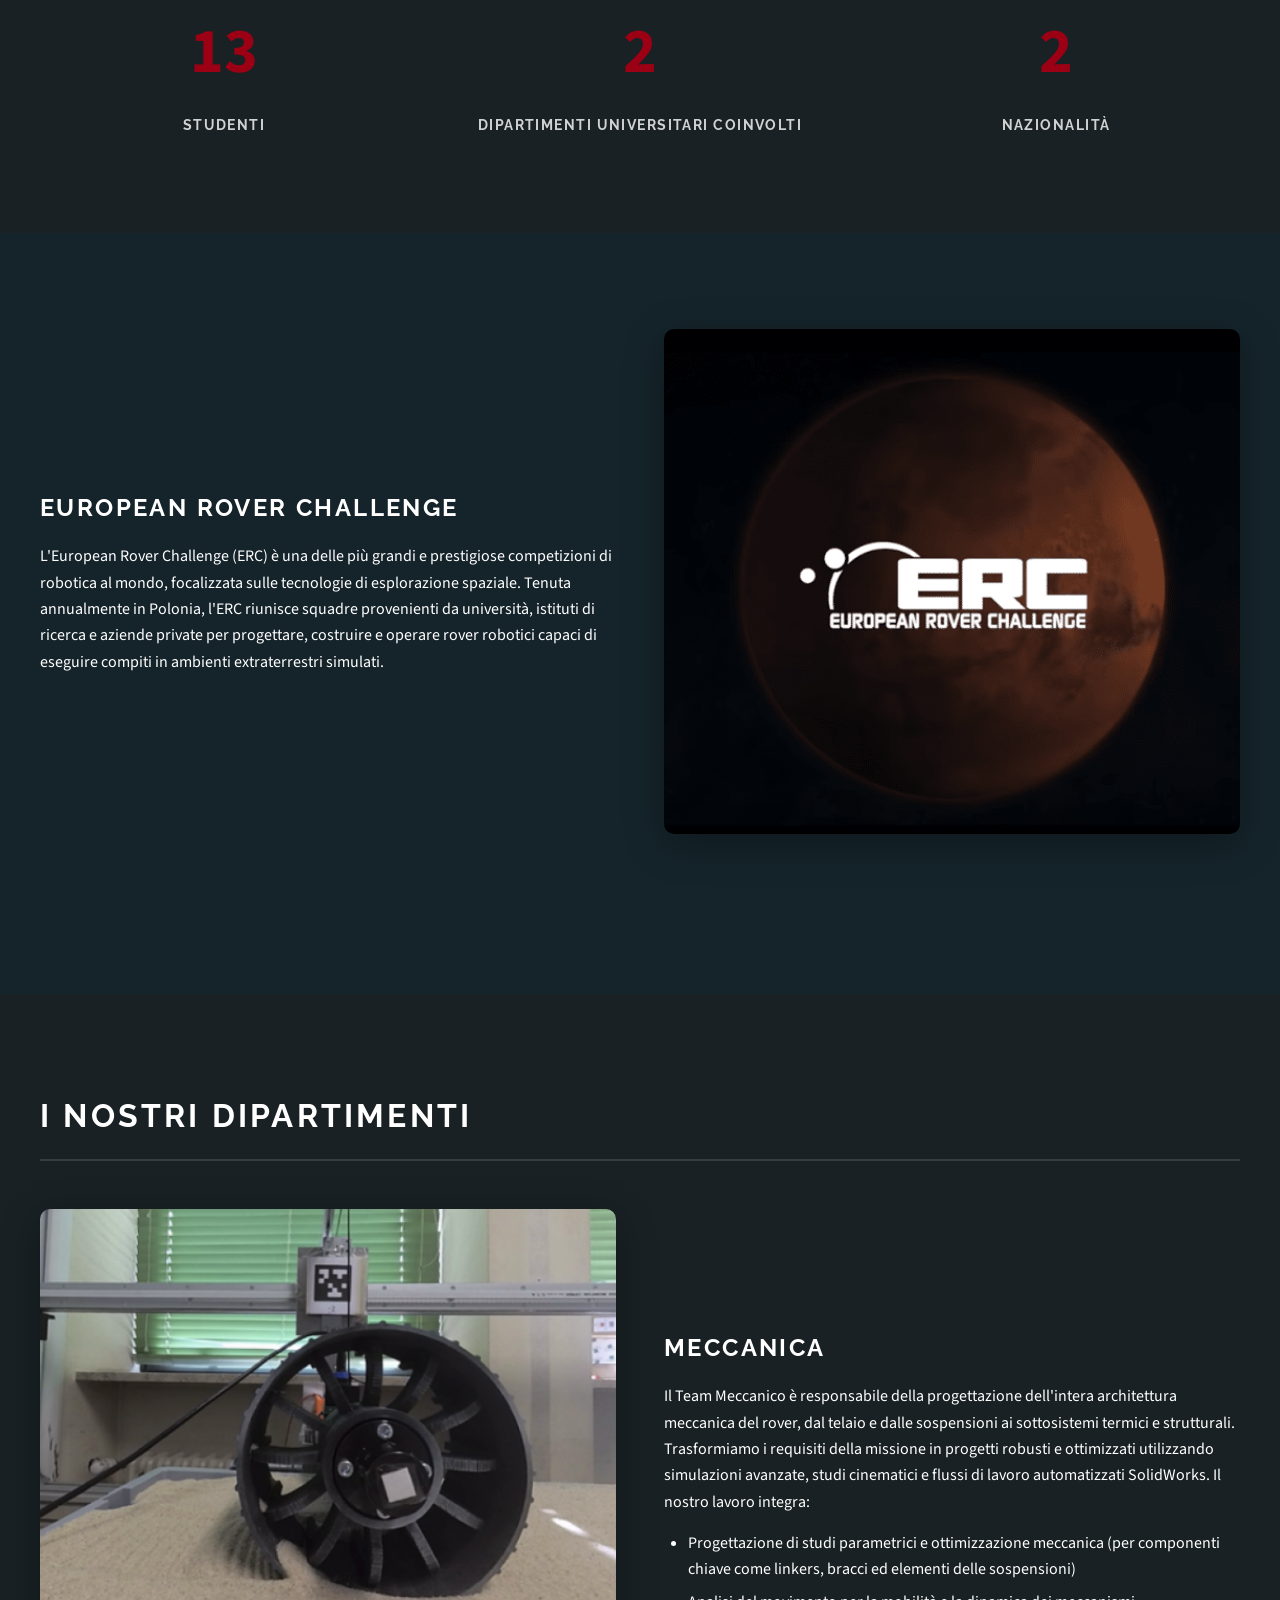
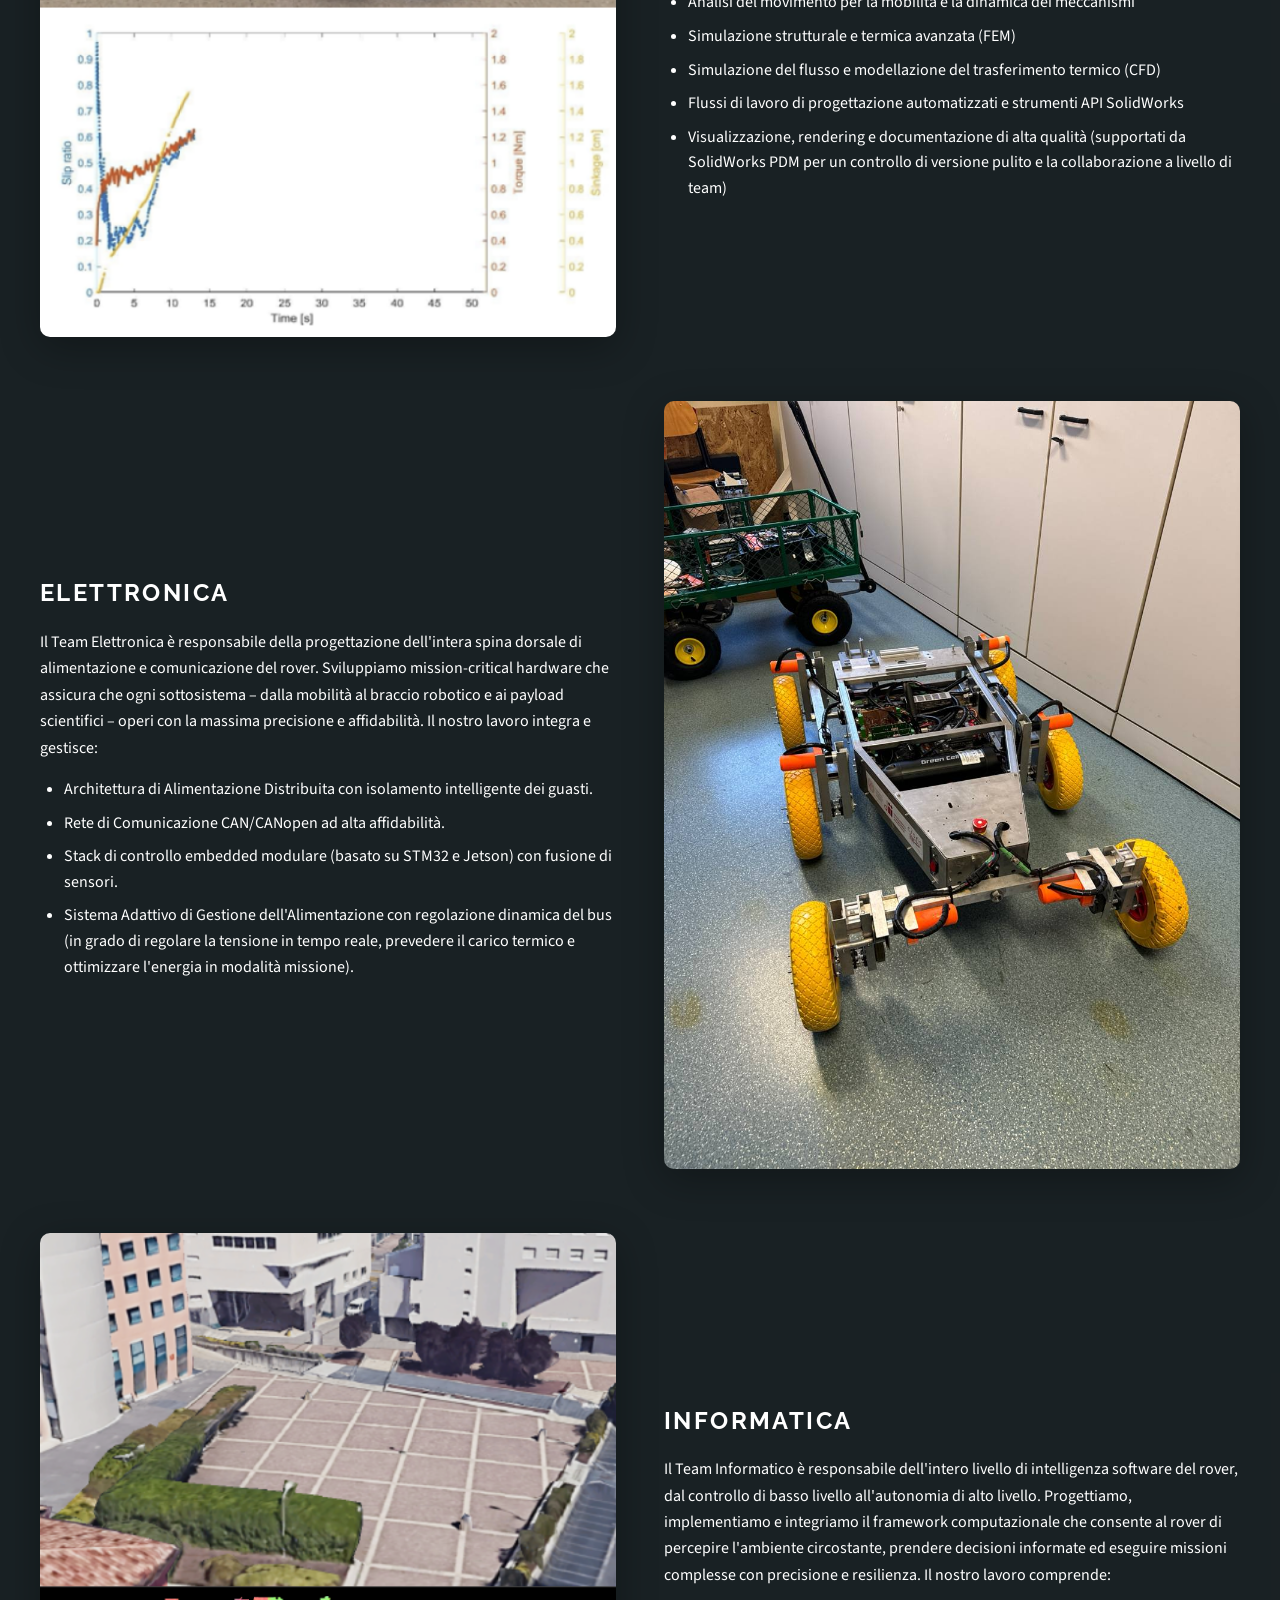
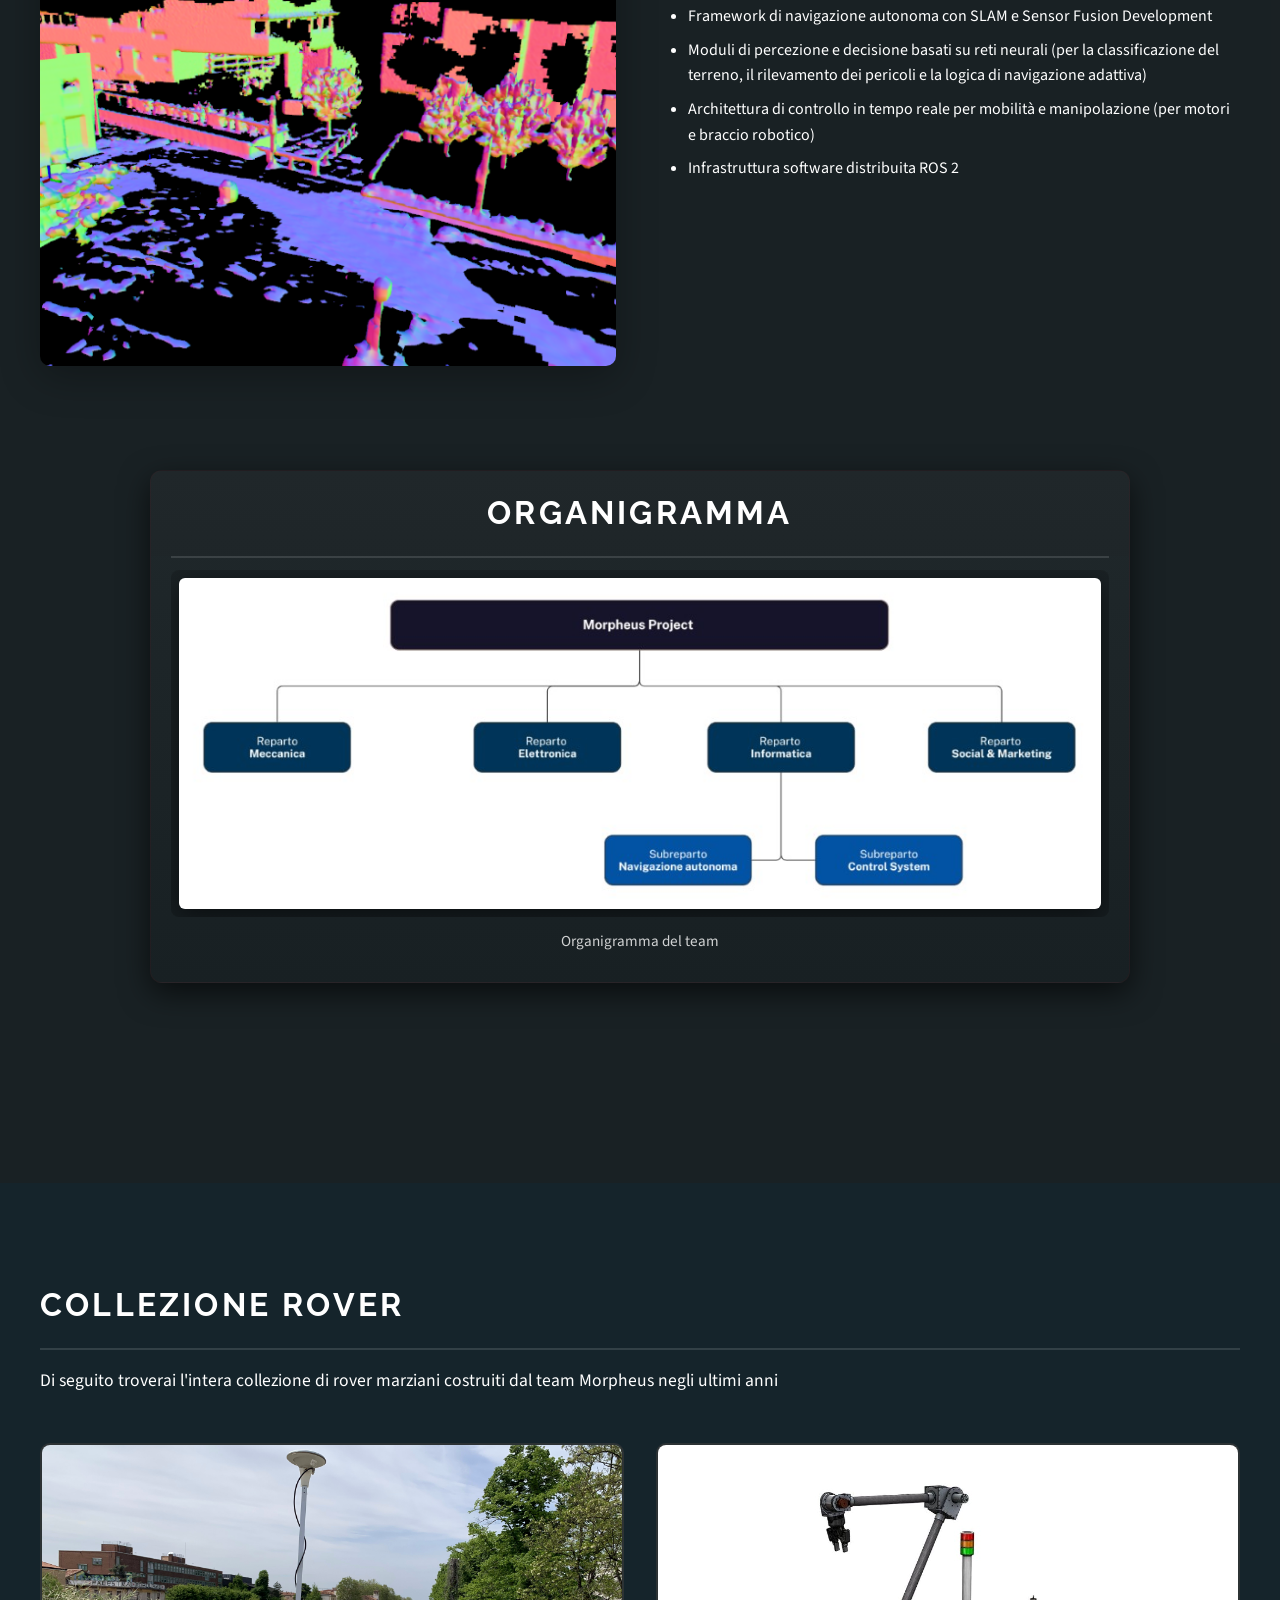
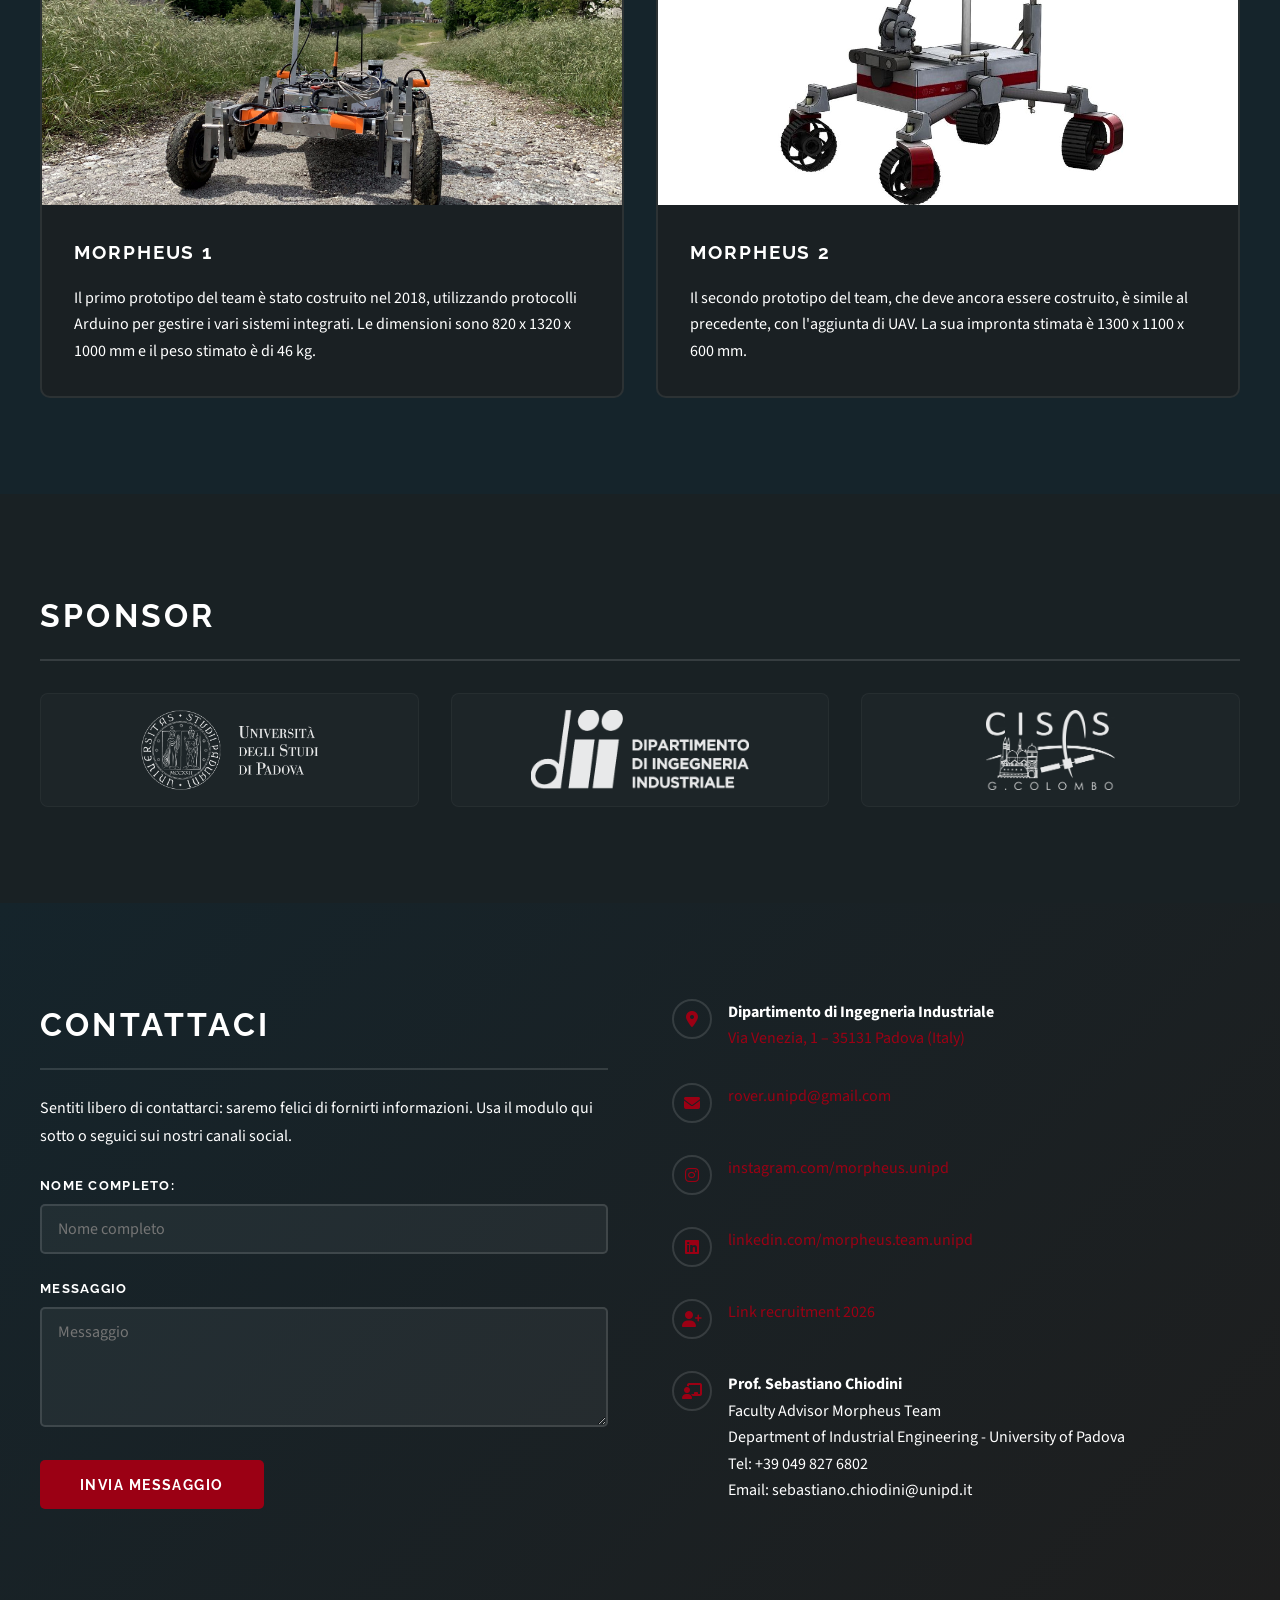
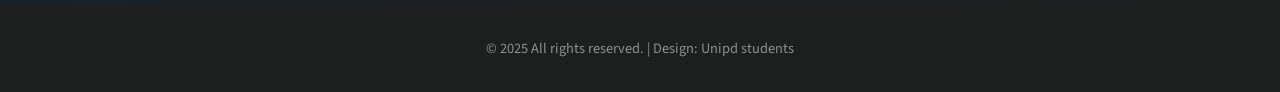
==== commit d6cebffa: "Versione con dettagli sistemati Versione con dettagli sistemati durante la riunione" ====
--- a/index.html
+++ b/index.html
@@ -9,6 +9,9 @@
     <link rel="stylesheet" href="assets/main.css">
     <script src="assets/js/main.js"></script>
     <script src="assets/js/i18n.js"></script>
+    <meta name='author' content='Morpheus Team'>
+    <meta name='description' content='Home page'>
+    <link rel="icon" href="images/logo.png" type="image/png" sizes="16x16">
 </head>
 
 <body>
@@ -27,7 +30,9 @@
                 <a href="#rover" data-i18n="nav.rover">Rover</a>
                 <a href="#sponsor" data-i18n="nav.sponsors">Sponsor</a>
                 <a href="#contatti" data-i18n="nav.contact">Contattaci</a>
-                <button onclick="changeLanguage()">IT</button>
+                <button id="langBtn" onclick="changeLanguage()" aria-label="Change language">
+                    <img class="flag" src="https://flagcdn.com/24x18/it.png" alt="IT flag"> IT
+                </button>
             </div>
         </nav>
     </header>
@@ -68,7 +73,7 @@
                 </div>
                 <div class="stat-item">
                     <span class="counter" data-target="4">0</span>
-                    <p class="stat-label" data-i18n="stats.departments">Dipartimenti</p>
+                    <p class="stat-label" data-i18n="stats.departments">Dipartimenti </p>
                 </div>
                 <div class="stat-item">
                     <span class="counter" data-target="4">0</span>
@@ -79,7 +84,7 @@
     </section>
 
     <section class="section" id="obiettivo">
-        <div class="section-inner">        
+        <div class="section-inner">
             <div class="spotlight reverse">
                 <div class="spotlight-image">
                     <a href="https://roverchallenge.eu/" target="_blank"><img src="images/erc.png" alt="European Rover Challenge" /></a>
@@ -117,6 +122,7 @@
             </div>
 
             <div class="spotlight reverse" style="margin-top: 3rem;">
+
                 <div class="spotlight-image">
                     <img src="images/elettronica.jpg" alt="Elettronica" />
                 </div>
@@ -149,6 +155,16 @@
                     </ul>
                 </div>
             </div>
+
+            <div class="spotlight" style="margin-top: 3rem;">
+                <figure class="organigram">
+                    <h2 class="section-title" data-i18n="departments.organigram.title">Organigramma</h2>
+                    <div class="organigram-wrap">
+                        <img src="images/organigramma.jpg" alt="Organigramma" />
+                    </div>
+                    <figcaption data-i18n="departments.organigram.caption">Organigramma del team</figcaption>
+                </figure>
+            </div>
         </div>
     </section>
 
@@ -208,7 +224,7 @@
                     <div class="contact-icon"><i class="fas fa-map-marker-alt"></i></div>
                     <div>
                         <strong>Dipartimento di Ingegneria Industriale</strong><br>
-                        <a href="https://www.google.com/maps/place/Complesso+di+Ingegneria+Industriale" target="_blank">Via Venezia, 1 – 35131 Padova (Italy)</a>
+                        <a href="https://maps.app.goo.gl/WWVr7VeECGNdBrpk6" target="_blank">Via Venezia, 1 – 35131 Padova (Italy)</a>
                     </div>
                 </div>
                 <div class="contact-item">
@@ -232,7 +248,7 @@
                 <div class="contact-item">
                     <div class="contact-icon"><i class="fas fa-user-plus"></i></div>
                     <div>
-                        <a href="https://docs.google.com/forms/d/e/1FAIpQLSdoBqwgTXvPUJMrYC8BNGIkyYxEpltJdzCcBKwR70RxFEfuxw/viewform" target="_blank">Link recruitment 2026</a>
+                        <a href="https://docs.google.com/forms/d/e/1FAIpQLSdrKTGWiMhl9nVWRvkQrJD3f-8JjMPFy8L71D8y89dBNwhsrQ/viewform" target="_blank">Link recruitment 2026</a>
                     </div>
                 </div>
                 <div class="contact-item">
--- a/assets/main.css
+++ b/assets/main.css
@@ -1,716 +1,816 @@
- @import url('https://fonts.googleapis.com/css2?family=Raleway:wght@200,700&family=Source+Sans+Pro:wght@300,600&display=swap');
- * {
-     margin: 0;
-     padding: 0;
-     box-sizing: border-box;
- }
- 
- html {
-     scroll-behavior: smooth;
- }
- 
- body {
-     font-family: 'Source Sans Pro', sans-serif;
-     background: #15242B;
-     color: #ffffff;
-     line-height: 1.65;
-     overflow-x: hidden;
- }
- 
- body.is-loading .hero-content {
-     opacity: 0;
- }
- /* Sponsors */
- 
- .sponsors-grid {
-     display: grid;
-     grid-template-columns: repeat(auto-fit, minmax(140px, 1fr));
-     gap: 2rem;
-     align-items: center;
-     margin-top: 2rem;
- }
- 
- .sponsors-grid a {
-     display: flex;
-     align-items: center;
-     justify-content: center;
-     padding: 1rem;
-     background: rgba(255, 255, 255, 0.02);
-     border: 1px solid rgba(255, 255, 255, 0.04);
-     border-radius: 8px;
-     transition: transform 0.25s ease, box-shadow 0.25s ease;
- }
- 
- .sponsors-grid img {
-     max-width: 100%;
-     max-height: 80px;
-     height: 80px;
-     object-fit: contain;
-     filter: grayscale(100%);
-     opacity: 0.9;
-     transition: filter 0.25s ease, transform 0.25s ease, opacity 0.25s ease;
- }
- 
- .sponsors-grid a:hover {
-     transform: translateY(-6px);
-     box-shadow: 0 8px 30px rgba(0, 0, 0, 0.45);
- }
- 
- .sponsors-grid a:hover img {
-     filter: none;
-     opacity: 1;
-     transform: scale(1.03);
- }
- /* Header */
- 
- header {
-     position: fixed;
-     top: 0;
-     left: 0;
-     right: 0;
-     background: rgba(30, 30, 30, 0.95);
-     backdrop-filter: blur(10px);
-     padding: 1rem 2rem;
-     z-index: 1000;
-     transition: all 0.3s ease;
- }
- 
- header.scrolled {
-     box-shadow: 0 5px 20px rgba(0, 0, 0, 0.5);
-     background: rgba(30, 30, 30, 0.98);
- }
- 
- nav {
-     display: flex;
-     justify-content: space-between;
-     align-items: center;
-     max-width: 1400px;
-     margin: 0 auto;
- }
- 
- .logo {
-     font-family: 'Raleway', sans-serif;
-     font-size: 1.2rem;
-     font-weight: 700;
-     letter-spacing: 0.1em;
-     text-transform: uppercase;
-     color: #ffffff;
-     text-decoration: none;
- }
- 
- .nav-links {
-     display: flex;
-     gap: 2rem;
-     list-style: none;
- }
- 
- .nav-links a,
- .nav-links button {
-     color: #ffffff;
-     text-decoration: none;
-     font-size: 0.85rem;
-     font-weight: 600;
-     letter-spacing: 0.05em;
-     text-transform: uppercase;
-     transition: all 0.3s ease;
-     position: relative;
-     /*  Attributi aggiunti per il pulsante di cambio lingua così che abbia lo stesso stile
+@import url('https://fonts.googleapis.com/css2?family=Raleway:wght@200,700&family=Source+Sans+Pro:wght@300,600&display=swap');
+* {
+    margin: 0;
+    padding: 0;
+    box-sizing: border-box;
+}
+
+html {
+    scroll-behavior: smooth;
+}
+
+body {
+    font-family: 'Source Sans Pro', sans-serif;
+    background: #15242B;
+    color: #ffffff;
+    line-height: 1.65;
+    overflow-x: hidden;
+}
+
+body.is-loading .hero-content {
+    opacity: 0;
+}
+
+
+/* Sponsors */
+
+.sponsors-grid {
+    display: grid;
+    grid-template-columns: repeat(auto-fit, minmax(140px, 1fr));
+    gap: 2rem;
+    align-items: center;
+    margin-top: 2rem;
+}
+
+.sponsors-grid a {
+    display: flex;
+    align-items: center;
+    justify-content: center;
+    padding: 1rem;
+    background: rgba(255, 255, 255, 0.02);
+    border: 1px solid rgba(255, 255, 255, 0.04);
+    border-radius: 8px;
+    transition: transform 0.25s ease, box-shadow 0.25s ease;
+}
+
+.sponsors-grid img {
+    max-width: 100%;
+    max-height: 80px;
+    height: 80px;
+    object-fit: contain;
+    filter: grayscale(100%);
+    opacity: 0.9;
+    transition: filter 0.25s ease, transform 0.25s ease, opacity 0.25s ease;
+}
+
+.sponsors-grid a:hover {
+    transform: translateY(-6px);
+    box-shadow: 0 8px 30px rgba(0, 0, 0, 0.45);
+}
+
+.sponsors-grid a:hover img {
+    filter: none;
+    opacity: 1;
+    transform: scale(1.03);
+}
+
+
+/* Header */
+
+header {
+    position: fixed;
+    top: 0;
+    left: 0;
+    right: 0;
+    background: rgba(30, 30, 30, 0.95);
+    backdrop-filter: blur(10px);
+    padding: 1rem 2rem;
+    z-index: 1000;
+    transition: all 0.3s ease;
+}
+
+header.scrolled {
+    box-shadow: 0 5px 20px rgba(0, 0, 0, 0.5);
+    background: rgba(30, 30, 30, 0.98);
+}
+
+nav {
+    display: flex;
+    justify-content: space-between;
+    align-items: center;
+    max-width: 1400px;
+    margin: 0 auto;
+}
+
+.logo {
+    font-family: 'Raleway', sans-serif;
+    font-size: 1.2rem;
+    font-weight: 700;
+    letter-spacing: 0.1em;
+    text-transform: uppercase;
+    color: #ffffff;
+    text-decoration: none;
+}
+
+.nav-links {
+    display: flex;
+    gap: 2rem;
+    list-style: none;
+}
+
+.nav-links a,
+.nav-links button {
+    color: #ffffff;
+    text-decoration: none;
+    font-size: 0.85rem;
+    font-weight: 600;
+    letter-spacing: 0.05em;
+    text-transform: uppercase;
+    transition: all 0.3s ease;
+    position: relative;
+    /*  Attributi aggiunti per il pulsante di cambio lingua così che abbia lo stesso stile
                 degli altri pulsanti che sono <a> */
-     border: none;
-     background: none;
-     cursor: pointer;
-     padding: 0;
- }
- 
- .nav-links a::after,
- .nav-links button::after {
-     content: '';
-     position: absolute;
-     bottom: -5px;
-     left: 0;
-     width: 0;
-     height: 2px;
-     background: #9B0014;
-     transition: width 0.3s ease;
- }
- 
- .nav-links a:hover::after,
- .nav-links button:hover::after {
-     width: 100%;
- }
- 
- .menu-toggle {
-     display: none;
-     cursor: pointer;
-     padding: 0.5rem 1rem;
-     border-radius: 5px;
-     border: 2px solid rgba(255, 255, 255, 0.125);
-     background: transparent;
-     color: #ffffff;
-     font-family: 'Raleway', sans-serif;
-     font-size: 0.8rem;
-     font-weight: 700;
-     letter-spacing: 0.1em;
-     text-transform: uppercase;
-     transition: all 0.3s ease;
- }
- 
- .menu-toggle:hover {
-     background: rgba(255, 255, 255, 0.05);
-     border-color: #9B0014;
- }
- 
- .menu-toggle i {
-     margin-right: 0.5rem;
- }
- 
- .menu-overlay {
-     display: none;
-     position: fixed;
-     top: 0;
-     left: 0;
-     width: 100%;
-     height: 100%;
-     background: rgba(46, 49, 65, 0.8);
-     backdrop-filter: blur(5px);
-     z-index: 999;
- }
- 
- /* Hero Banner */
-        .hero {
-            min-height: 100vh;
-            display: flex;
-            align-items: center;
-            justify-content: center;
-            text-align: center;
-            padding: 8rem 2rem 4rem;
-            background-image: url('/images/sfondo-hero.jpg');
-            background-size: cover;
-            background-position: center;
-            background-repeat: no-repeat;
-            position: relative;
-            overflow: hidden;
+    border: none;
+    background: none;
+    cursor: pointer;
+    padding: 0;
+}
+
+
+/* Ensure emoji flags render correctly by providing emoji-capable font fallbacks */
+
+.nav-links button {
+    font-family: 'Segoe UI Emoji', 'Noto Color Emoji', 'Apple Color Emoji', sans-serif;
+}
+
+
+/* Flag image styling inside language button */
+
+.nav-links button .flag {
+    width: 20px;
+    height: auto;
+    margin-right: 0.5rem;
+    vertical-align: middle;
+}
+
+
+/* Ensure emoji flags render correctly by providing emoji-capable font fallbacks */
+
+.nav-links a::after,
+.nav-links button::after {
+    content: '';
+    position: absolute;
+    bottom: -5px;
+    left: 0;
+    width: 0;
+    height: 2px;
+    background: #9B0014;
+    transition: width 0.3s ease;
+}
+
+.nav-links a:hover::after,
+.nav-links button:hover::after {
+    width: 100%;
+}
+
+.menu-toggle {
+    display: none;
+    cursor: pointer;
+    padding: 0.5rem 1rem;
+    border-radius: 5px;
+    border: 2px solid rgba(255, 255, 255, 0.125);
+    background: transparent;
+    color: #ffffff;
+    font-family: 'Raleway', sans-serif;
+    font-size: 0.8rem;
+    font-weight: 700;
+    letter-spacing: 0.1em;
+    text-transform: uppercase;
+    transition: all 0.3s ease;
+}
+
+.menu-toggle:hover {
+    background: rgba(255, 255, 255, 0.05);
+    border-color: #9B0014;
+}
+
+.menu-toggle i {
+    margin-right: 0.5rem;
+}
+
+.menu-overlay {
+    display: none;
+    position: fixed;
+    top: 0;
+    left: 0;
+    width: 100%;
+    height: 100%;
+    background: rgba(46, 49, 65, 0.8);
+    backdrop-filter: blur(5px);
+    z-index: 999;
+}
+
+
+/* Hero Banner */
+
+.hero {
+    min-height: 100vh;
+    display: flex;
+    align-items: center;
+    justify-content: center;
+    text-align: center;
+    padding: 8rem 2rem 4rem;
+    background-image: url('../images/sfondo-hero.jpg');
+    background-size: cover;
+    background-position: center;
+    background-repeat: no-repeat;
+    position: relative;
+    overflow: hidden;
+}
+
+
+/* Organigram styling */
+
+.organigram {
+    max-width: 980px;
+    margin: 2.5rem auto;
+    background: linear-gradient(180deg, rgba(255, 255, 255, 0.03), rgba(0, 0, 0, 0.02));
+    border-radius: 12px;
+    padding: 1rem 1.25rem 1.75rem;
+    box-shadow: 0 10px 30px rgba(0, 0, 0, 0.6);
+    border: 1px solid rgba(155, 0, 20, 0.08);
+}
+
+.organigram .section-title {
+    margin: 0 0 0.75rem 0;
+    text-align: center;
+}
+
+.organigram-wrap {
+    display: block;
+    width: 100%;
+    overflow: hidden;
+    padding: 0.5rem;
+    background: rgba(0, 0, 0, 0.12);
+    border-radius: 8px;
+}
+
+.organigram-wrap img {
+    display: block;
+    width: 100%;
+    height: auto;
+    border-radius: 6px;
+    box-shadow: 0 6px 24px rgba(0, 0, 0, 0.5);
+}
+
+.organigram figcaption {
+    margin-top: 0.75rem;
+    text-align: center;
+    color: rgba(255, 255, 255, 0.8);
+    font-size: 0.95rem;
+}
+
+@media (max-width: 720px) {
+    .organigram {
+        padding: 0.75rem;
+    }
+    .organigram .section-title {
+        font-size: 1.05rem;
+    }
+}
+
+.hero::before {
+    content: '';
+    position: absolute;
+    top: 0;
+    left: 0;
+    right: 0;
+    bottom: 0;
+    background: rgba(0, 0, 0, 0.5);
+    z-index: 1;
+}
+
+.hero-content {
+    max-width: 800px;
+    position: relative;
+    z-index: 2;
+    opacity: 0;
+    animation: heroFadeIn 1.5s ease forwards;
+    animation-delay: 0.3s;
+}
+
+@keyframes heroFadeIn {
+    from {
+        opacity: 0;
+        transform: translateY(50px);
+    }
+    to {
+        opacity: 1;
+        transform: translateY(0);
+    }
+}
+
+.hero-icon {
+    width: 150px;
+    height: 150px;
+    margin: 0 auto 2rem;
+    border: 3px solid rgba(255, 255, 255, 0.2);
+    border-radius: 50%;
+    display: flex;
+    align-items: center;
+    justify-content: center;
+    background: rgba(255, 255, 255, 0.05);
+    animation: iconPulseIn 2s ease infinite;
+    animation-delay: 1s;
+    overflow: hidden;
+}
+
+.hero-icon img {
+    width: 100%;
+    height: 100%;
+    object-fit: cover;
+    border-radius: 50%;
+}
+
+@keyframes iconPulseIn {
+    0% {
+        transform: scale(1);
+        box-shadow: 0 0 0 0 rgba(155, 0, 20, 0.7);
+    }
+    50% {
+        transform: scale(1.05);
+        box-shadow: 0 0 0 20px rgba(155, 0, 20, 0);
+    }
+    100% {
+        transform: scale(1);
+        box-shadow: 0 0 0 0 rgba(155, 0, 20, 0);
+    }
+}
+
+.hero h1 {
+    font-family: 'Raleway', sans-serif;
+    font-size: 3rem;
+    font-weight: 700;
+    letter-spacing: 0.1em;
+    text-transform: uppercase;
+    margin-bottom: 1rem;
+    opacity: 0;
+    animation: titleSlideIn 1s ease forwards;
+    animation-delay: 0.6s;
+}
+
+@keyframes titleSlideIn {
+    from {
+        opacity: 0;
+        transform: translateX(-50px);
+        filter: blur(10px);
+    }
+    to {
+        opacity: 1;
+        transform: translateX(0);
+        filter: blur(0);
+    }
+}
+
+.hero p {
+    font-size: 1.1rem;
+    color: rgba(255, 255, 255, 0.8);
+    margin-bottom: 2rem;
+    line-height: 1.8;
+    opacity: 0;
+    animation: subtitleSlideIn 1s ease forwards;
+    animation-delay: 0.9s;
+}
+
+@keyframes subtitleSlideIn {
+    from {
+        opacity: 0;
+        transform: translateX(50px);
+        filter: blur(10px);
+    }
+    to {
+        opacity: 1;
+        transform: translateX(0);
+        filter: blur(0);
+    }
+}
+
+
+/* Sections */
+
+.section {
+    padding: 6rem 2rem;
+    position: relative;
+}
+
+.section-alt {
+    background: rgba(30, 30, 30, 0.5);
+}
+
+.section-inner {
+    max-width: 1200px;
+    margin: 0 auto;
+}
+
+.section-title {
+    font-family: 'Raleway', sans-serif;
+    font-size: 2rem;
+    font-weight: 700;
+    letter-spacing: 0.1em;
+    text-transform: uppercase;
+    margin-bottom: 1rem;
+    border-bottom: 2px solid rgba(255, 255, 255, 0.125);
+    padding-bottom: 1rem;
+}
+
+
+/* Stats Counter */
+
+.stats-grid {
+    display: grid;
+    grid-template-columns: repeat(auto-fit, minmax(200px, 1fr));
+    gap: 3rem;
+    margin-top: 3rem;
+}
+
+.stat-item {
+    text-align: center;
+}
+
+.counter {
+    font-size: 4rem;
+    font-weight: 700;
+    color: #9B0014;
+    display: block;
+    margin-bottom: 0.5rem;
+}
+
+.stat-label {
+    font-family: 'Raleway', sans-serif;
+    font-size: 0.9rem;
+    font-weight: 700;
+    letter-spacing: 0.1em;
+    text-transform: uppercase;
+    color: rgba(255, 255, 255, 0.8);
+}
+
+
+/* Spotlight Section */
+
+.spotlight {
+    display: flex;
+    align-items: center;
+    gap: 3rem;
+    margin-bottom: 4rem;
+}
+
+.spotlight.reverse {
+    flex-direction: row-reverse;
+}
+
+.spotlight-image {
+    flex: 1;
+    border-radius: 10px;
+    overflow: hidden;
+    box-shadow: 0 10px 40px rgba(0, 0, 0, 0.3);
+}
+
+.spotlight-image img {
+    width: 100%;
+    height: auto;
+    display: block;
+    transition: transform 0.3s ease;
+    object-fit: cover;
+}
+
+.spotlight-image:hover img {
+    transform: scale(1.05);
+}
+
+.spotlight-content {
+    flex: 1;
+}
+
+.spotlight-content h2 {
+    font-family: 'Raleway', sans-serif;
+    font-size: 1.5rem;
+    font-weight: 700;
+    letter-spacing: 0.1em;
+    text-transform: uppercase;
+    margin-bottom: 1rem;
+}
+
+.spotlight-content ul {
+    margin: 1rem 0;
+    padding-left: 1.5rem;
+}
+
+.spotlight-content li {
+    margin: 0.5rem 0;
+    line-height: 1.6;
+}
+
+
+/* Rover Cards */
+
+.rovers-grid {
+    display: grid;
+    grid-template-columns: repeat(auto-fit, minmax(320px, 1fr));
+    gap: 2rem;
+    margin-top: 3rem;
+}
+
+.rover-card {
+    background: rgba(30, 30, 30, 0.6);
+    border-radius: 10px;
+    overflow: hidden;
+    border: 2px solid rgba(255, 255, 255, 0.08);
+    transition: transform 0.3s ease, box-shadow 0.3s ease;
+}
+
+.rover-card:hover {
+    transform: translateY(-10px);
+    border-color: #9B0014;
+    box-shadow: 0 14px 40px rgba(0, 0, 0, 0.35);
+}
+
+.rover-card img {
+    width: 100%;
+    height: 360px;
+    object-fit: cover;
+    display: block;
+    transition: transform 0.45s cubic-bezier(.2, .8, .2, 1), filter 0.3s ease;
+    filter: saturate(1.05) contrast(1.02);
+}
+
+.rover-card:hover img {
+    transform: scale(1.06);
+}
+
+.rover-card-content {
+    padding: 2rem;
+}
+
+.rover-card h3 {
+    font-family: 'Raleway', sans-serif;
+    font-size: 1.2rem;
+    font-weight: 700;
+    letter-spacing: 0.1em;
+    text-transform: uppercase;
+    margin-bottom: 1rem;
+}
+
+
+/* Contact Form */
+
+.contact-section {
+    background: linear-gradient(135deg, #15242B 0%, #1e1e1e 100%);
+    padding: 6rem 2rem;
+}
+
+.contact-grid {
+    display: grid;
+    grid-template-columns: 1fr 1fr;
+    gap: 4rem;
+    max-width: 1200px;
+    margin: 0 auto;
+}
+
+.form-group {
+    margin-bottom: 1.5rem;
+}
+
+.form-group label {
+    display: block;
+    font-family: 'Raleway', sans-serif;
+    font-size: 0.8rem;
+    font-weight: 700;
+    letter-spacing: 0.1em;
+    text-transform: uppercase;
+    margin-bottom: 0.5rem;
+}
+
+.form-group input,
+.form-group textarea {
+    width: 100%;
+    padding: 0.75rem 1rem;
+    background: rgba(255, 255, 255, 0.05);
+    border: 2px solid rgba(255, 255, 255, 0.125);
+    border-radius: 5px;
+    color: #ffffff;
+    font-family: inherit;
+    font-size: 1rem;
+    transition: border-color 0.3s ease;
+}
+
+.form-group input:focus,
+.form-group textarea:focus {
+    outline: none;
+    border-color: #9B0014;
+}
+
+.form-group textarea {
+    resize: vertical;
+    min-height: 120px;
+}
+
+.submit-btn {
+    background: #9B0014;
+    color: #ffffff;
+    border: none;
+    padding: 1rem 2.5rem;
+    border-radius: 5px;
+    font-family: 'Raleway', sans-serif;
+    font-weight: 700;
+    letter-spacing: 0.1em;
+    text-transform: uppercase;
+    cursor: pointer;
+    transition: all 0.3s ease;
+    font-size: 0.9rem;
+}
+
+.submit-btn:hover {
+    background: #b50018;
+    transform: translateY(-2px);
+    box-shadow: 0 5px 15px rgba(155, 0, 20, 0.4);
+}
+
+.contact-info {
+    display: flex;
+    flex-direction: column;
+    gap: 2rem;
+}
+
+.contact-item {
+    display: flex;
+    align-items: flex-start;
+    gap: 1rem;
+}
+
+.contact-icon {
+    width: 40px;
+    height: 40px;
+    border: 2px solid rgba(255, 255, 255, 0.125);
+    border-radius: 50%;
+    display: flex;
+    align-items: center;
+    justify-content: center;
+    flex-shrink: 0;
+    color: #9B0014;
+}
+
+.contact-item a {
+    color: #9B0014;
+    text-decoration: none;
+    transition: color 0.3s ease;
+}
+
+.contact-item a:hover {
+    color: #b50018;
+}
+
+
+/* Footer */
+
+footer {
+    background: rgba(30, 30, 30, 0.95);
+    padding: 2rem;
+    text-align: center;
+    font-size: 0.9rem;
+    color: rgba(255, 255, 255, 0.5);
+}
+
+
+/* Responsive */
+
+@media (max-width: 980px) {
+    .nav-links {
+        display: none;
+    }
+    .menu-toggle {
+        display: inline-block;
+    }
+    .nav-links.active {
+        display: flex;
+        flex-direction: column;
+        position: fixed;
+        top: 5rem;
+        left: 50%;
+        transform: translateX(-50%);
+        background: #9B0014;
+        padding: 2.5rem 2rem;
+        border-radius: 10px;
+        z-index: 1000;
+        box-shadow: 0 20px 60px rgba(0, 0, 0, 0.6);
+        gap: 0.5rem;
+        min-width: 280px;
+        max-height: calc(100vh - 7rem);
+        overflow-y: auto;
+        animation: menuSlideIn 0.3s ease;
+    }
+    @keyframes menuSlideIn {
+        from {
+            opacity: 0;
+            transform: translateX(-50%) translateY(-20px);
         }
-
-        .hero::before {
-            content: '';
-            position: absolute;
-            top: 0;
-            left: 0;
-            right: 0;
-            bottom: 0;
-            background: rgba(0, 0, 0, 0.5);
-            z-index: 1;
+        to {
+            opacity: 1;
+            transform: translateX(-50%) translateY(0);
         }
-
-        .hero-content {
-            max-width: 800px;
-            position: relative;
-            z-index: 2;
+    }
+    .nav-links.active a,
+    .nav-links.active button {
+        padding: 1rem 1.5rem;
+        width: 100%;
+        border-radius: 5px;
+        text-align: center;
+        transition: all 0.2s ease;
+    }
+    .nav-links.active a::after,
+    .nav-links.active button::after {
+        display: none;
+    }
+    .nav-links.active a:hover,
+    .nav-links.active button:hover {
+        background: #7a0010;
+        transform: translateX(5px);
+    }
+    .menu-overlay.active {
+        display: block;
+        animation: fadeIn 0.3s ease;
+    }
+    @keyframes fadeIn {
+        from {
             opacity: 0;
-            animation: heroFadeIn 1.5s ease forwards;
-            animation-delay: 0.3s;
         }
-
-        @keyframes heroFadeIn {
-            from {
-                opacity: 0;
-                transform: translateY(50px);
-            }
-            to {
-                opacity: 1;
-                transform: translateY(0);
-            }
+        to {
+            opacity: 1;
         }
-
-        .hero-icon {
-            width: 150px;
-            height: 150px;
-            margin: 0 auto 2rem;
-            border: 3px solid rgba(255, 255, 255, 0.2);
-            border-radius: 50%;
-            display: flex;
-            align-items: center;
-            justify-content: center;
-            background: rgba(255, 255, 255, 0.05);
-            animation: iconPulseIn 2s ease infinite;
-            animation-delay: 1s;
-            overflow: hidden;
-        }
-
-        .hero-icon img {
-            width: 100%;
-            height: 100%;
-            object-fit: cover;
-            border-radius: 50%;
-        }
-
-        @keyframes iconPulseIn {
-            0% { transform: scale(1); box-shadow: 0 0 0 0 rgba(155, 0, 20, 0.7); }
-            50% { transform: scale(1.05); box-shadow: 0 0 0 20px rgba(155, 0, 20, 0); }
-            100% { transform: scale(1); box-shadow: 0 0 0 0 rgba(155, 0, 20, 0); }
-        }
-
-        .hero h1 {
-            font-family: 'Raleway', sans-serif;
-            font-size: 3rem;
-            font-weight: 700;
-            letter-spacing: 0.1em;
-            text-transform: uppercase;
-            margin-bottom: 1rem;
-            opacity: 0;
-            animation: titleSlideIn 1s ease forwards;
-            animation-delay: 0.6s;
-        }
-
-        @keyframes titleSlideIn {
-            from {
-                opacity: 0;
-                transform: translateX(-50px);
-                filter: blur(10px);
-            }
-            to {
-                opacity: 1;
-                transform: translateX(0);
-                filter: blur(0);
-            }
-        }
-
-        .hero p {
-            font-size: 1.1rem;
-            color: rgba(255, 255, 255, 0.8);
-            margin-bottom: 2rem;
-            line-height: 1.8;
-            opacity: 0;
-            animation: subtitleSlideIn 1s ease forwards;
-            animation-delay: 0.9s;
-        }
-
-        @keyframes subtitleSlideIn {
-            from {
-                opacity: 0;
-                transform: translateX(50px);
-                filter: blur(10px);
-            }
-            to {
-                opacity: 1;
-                transform: translateX(0);
-                filter: blur(0);
-            }
-        }
- /* Sections */
- 
- .section {
-     padding: 6rem 2rem;
-     position: relative;
- }
- 
- .section-alt {
-     background: rgba(30, 30, 30, 0.5);
- }
- 
- .section-inner {
-     max-width: 1200px;
-     margin: 0 auto;
- }
- 
- .section-title {
-     font-family: 'Raleway', sans-serif;
-     font-size: 2rem;
-     font-weight: 700;
-     letter-spacing: 0.1em;
-     text-transform: uppercase;
-     margin-bottom: 1rem;
-     border-bottom: 2px solid rgba(255, 255, 255, 0.125);
-     padding-bottom: 1rem;
- }
- /* Stats Counter */
- 
- .stats-grid {
-     display: grid;
-     grid-template-columns: repeat(auto-fit, minmax(200px, 1fr));
-     gap: 3rem;
-     margin-top: 3rem;
- }
- 
- .stat-item {
-     text-align: center;
- }
- 
- .counter {
-     font-size: 4rem;
-     font-weight: 700;
-     color: #9B0014;
-     display: block;
-     margin-bottom: 0.5rem;
- }
- 
- .stat-label {
-     font-family: 'Raleway', sans-serif;
-     font-size: 0.9rem;
-     font-weight: 700;
-     letter-spacing: 0.1em;
-     text-transform: uppercase;
-     color: rgba(255, 255, 255, 0.8);
- }
- /* Spotlight Section */
- 
- .spotlight {
-     display: flex;
-     align-items: center;
-     gap: 3rem;
-     margin-bottom: 4rem;
- }
- 
- .spotlight.reverse {
-     flex-direction: row-reverse;
- }
- 
- .spotlight-image {
-     flex: 1;
-     border-radius: 10px;
-     overflow: hidden;
-     box-shadow: 0 10px 40px rgba(0, 0, 0, 0.3);
- }
- 
- .spotlight-image img {
-     width: 100%;
-     height: auto;
-     display: block;
-     transition: transform 0.3s ease;
-     object-fit: cover;
- }
- 
- .spotlight-image:hover img {
-     transform: scale(1.05);
- }
- 
- .spotlight-content {
-     flex: 1;
- }
- 
- .spotlight-content h2 {
-     font-family: 'Raleway', sans-serif;
-     font-size: 1.5rem;
-     font-weight: 700;
-     letter-spacing: 0.1em;
-     text-transform: uppercase;
-     margin-bottom: 1rem;
- }
- 
- .spotlight-content ul {
-     margin: 1rem 0;
-     padding-left: 1.5rem;
- }
- 
- .spotlight-content li {
-     margin: 0.5rem 0;
-     line-height: 1.6;
- }
- /* Rover Cards */
- 
- .rovers-grid {
-     display: grid;
-     grid-template-columns: repeat(auto-fit, minmax(320px, 1fr));
-     gap: 2rem;
-     margin-top: 3rem;
- }
- 
- .rover-card {
-     background: rgba(30, 30, 30, 0.6);
-     border-radius: 10px;
-     overflow: hidden;
-     border: 2px solid rgba(255, 255, 255, 0.08);
-     transition: transform 0.3s ease, box-shadow 0.3s ease;
- }
- 
- .rover-card:hover {
-     transform: translateY(-10px);
-     border-color: #9B0014;
-     box-shadow: 0 14px 40px rgba(0, 0, 0, 0.35);
- }
- 
- .rover-card img {
-     width: 100%;
-     height: 360px;
-     object-fit: cover;
-     display: block;
-     transition: transform 0.45s cubic-bezier(.2, .8, .2, 1), filter 0.3s ease;
-     filter: saturate(1.05) contrast(1.02);
- }
- 
- .rover-card:hover img {
-     transform: scale(1.06);
- }
- 
- .rover-card-content {
-     padding: 2rem;
- }
- 
- .rover-card h3 {
-     font-family: 'Raleway', sans-serif;
-     font-size: 1.2rem;
-     font-weight: 700;
-     letter-spacing: 0.1em;
-     text-transform: uppercase;
-     margin-bottom: 1rem;
- }
- /* Contact Form */
- 
- .contact-section {
-     background: linear-gradient(135deg, #15242B 0%, #1e1e1e 100%);
-     padding: 6rem 2rem;
- }
- 
- .contact-grid {
-     display: grid;
-     grid-template-columns: 1fr 1fr;
-     gap: 4rem;
-     max-width: 1200px;
-     margin: 0 auto;
- }
- 
- .form-group {
-     margin-bottom: 1.5rem;
- }
- 
- .form-group label {
-     display: block;
-     font-family: 'Raleway', sans-serif;
-     font-size: 0.8rem;
-     font-weight: 700;
-     letter-spacing: 0.1em;
-     text-transform: uppercase;
-     margin-bottom: 0.5rem;
- }
- 
- .form-group input,
- .form-group textarea {
-     width: 100%;
-     padding: 0.75rem 1rem;
-     background: rgba(255, 255, 255, 0.05);
-     border: 2px solid rgba(255, 255, 255, 0.125);
-     border-radius: 5px;
-     color: #ffffff;
-     font-family: inherit;
-     font-size: 1rem;
-     transition: border-color 0.3s ease;
- }
- 
- .form-group input:focus,
- .form-group textarea:focus {
-     outline: none;
-     border-color: #9B0014;
- }
- 
- .form-group textarea {
-     resize: vertical;
-     min-height: 120px;
- }
- 
- .submit-btn {
-     background: #9B0014;
-     color: #ffffff;
-     border: none;
-     padding: 1rem 2.5rem;
-     border-radius: 5px;
-     font-family: 'Raleway', sans-serif;
-     font-weight: 700;
-     letter-spacing: 0.1em;
-     text-transform: uppercase;
-     cursor: pointer;
-     transition: all 0.3s ease;
-     font-size: 0.9rem;
- }
- 
- .submit-btn:hover {
-     background: #b50018;
-     transform: translateY(-2px);
-     box-shadow: 0 5px 15px rgba(155, 0, 20, 0.4);
- }
- 
- .contact-info {
-     display: flex;
-     flex-direction: column;
-     gap: 2rem;
- }
- 
- .contact-item {
-     display: flex;
-     align-items: flex-start;
-     gap: 1rem;
- }
- 
- .contact-icon {
-     width: 40px;
-     height: 40px;
-     border: 2px solid rgba(255, 255, 255, 0.125);
-     border-radius: 50%;
-     display: flex;
-     align-items: center;
-     justify-content: center;
-     flex-shrink: 0;
-     color: #9B0014;
- }
- 
- .contact-item a {
-     color: #9B0014;
-     text-decoration: none;
-     transition: color 0.3s ease;
- }
- 
- .contact-item a:hover {
-     color: #b50018;
- }
- /* Footer */
- 
- footer {
-     background: rgba(30, 30, 30, 0.95);
-     padding: 2rem;
-     text-align: center;
-     font-size: 0.9rem;
-     color: rgba(255, 255, 255, 0.5);
- }
- /* Responsive */
- 
- @media (max-width: 980px) {
-     .nav-links {
-         display: none;
-     }
-     .menu-toggle {
-         display: inline-block;
-     }
-     .nav-links.active {
-         display: flex;
-         flex-direction: column;
-         position: fixed;
-         top: 5rem;
-         left: 50%;
-         transform: translateX(-50%);
-         background: #9B0014;
-         padding: 2.5rem 2rem;
-         border-radius: 10px;
-         z-index: 1000;
-         box-shadow: 0 20px 60px rgba(0, 0, 0, 0.6);
-         gap: 0.5rem;
-         min-width: 280px;
-         max-height: calc(100vh - 7rem);
-         overflow-y: auto;
-         animation: menuSlideIn 0.3s ease;
-     }
-     @keyframes menuSlideIn {
-         from {
-             opacity: 0;
-             transform: translateX(-50%) translateY(-20px);
-         }
-         to {
-             opacity: 1;
-             transform: translateX(-50%) translateY(0);
-         }
-     }
-     .nav-links.active a,
-     .nav-links.active button {
-         padding: 1rem 1.5rem;
-         width: 100%;
-         border-radius: 5px;
-         text-align: center;
-         transition: all 0.2s ease;
-     }
-     .nav-links.active a::after,
-     .nav-links.active button::after {
-         display: none;
-     }
-     .nav-links.active a:hover,
-     .nav-links.active button:hover {
-         background: #7a0010;
-         transform: translateX(5px);
-     }
-     .menu-overlay.active {
-         display: block;
-         animation: fadeIn 0.3s ease;
-     }
-     @keyframes fadeIn {
-         from {
-             opacity: 0;
-         }
-         to {
-             opacity: 1;
-         }
-     }
-     .spotlight {
-         flex-direction: column !important;
-     }
-     .contact-grid {
-         grid-template-columns: 1fr;
-         gap: 3rem;
-     }
- }
- 
- @media (max-width: 768px) {
-     .hero h1 {
-         font-size: 2rem;
-     }
-     .hero p {
-         font-size: 1rem;
-     }
-     .hero-icon {
-         width: 100px;
-         height: 100px;
-         font-size: 2.5rem;
-     }
-     .section {
-         padding: 4rem 1.5rem;
-     }
-     .section-title {
-         font-size: 1.5rem;
-     }
-     .rovers-grid {
-         grid-template-columns: 1fr;
-     }
-     .stats-grid {
-         gap: 2rem;
-         grid-template-columns: 1fr;
-     }
-     .counter {
-         font-size: 3rem;
-     }
-     .spotlight-content h2 {
-         font-size: 1.3rem;
-     }
-     .scroll-indicator {
+    }
+    .spotlight {
+        flex-direction: column !important;
+    }
+    .contact-grid {
+        grid-template-columns: 1fr;
+        gap: 3rem;
+    }
+}
+
+@media (max-width: 768px) {
+    .hero h1 {
+        font-size: 2rem;
+    }
+    .hero p {
+        font-size: 1rem;
+    }
+    .hero-icon {
+        width: 100px;
+        height: 100px;
+        font-size: 2.5rem;
+    }
+    .section {
+        padding: 4rem 1.5rem;
+    }
+    .section-title {
+        font-size: 1.5rem;
+    }
+    .rovers-grid {
+        grid-template-columns: 1fr;
+    }
+    .stats-grid {
+        gap: 2rem;
+        grid-template-columns: 1fr;
+    }
+    .counter {
+        font-size: 3rem;
+    }
+    .spotlight-content h2 {
+        font-size: 1.3rem;
+    }
+    .scroll-indicator {
         bottom: 2rem;
     }
-
     .scroll-arrow {
         width: 25px;
         height: 40px;
     }
-    
     .scroll-text {
         font-size: 0.7rem;
     }
- }
- 
- @media (max-width: 480px) {
-     .hero {
-         padding: 6rem 1rem 3rem;
-     }
-     .hero h1 {
-         font-size: 1.5rem;
-     }
-     .section {
-         padding: 3rem 1rem;
-     }
-     .nav-links.active {
-         min-width: 90%;
-         padding: 2rem 1rem;
-     }
-     .counter {
-         font-size: 2.5rem;
-     }
- }
-
- /* Scroll Indicator */
+}
+
+@media (max-width: 480px) {
+    .hero {
+        padding: 6rem 1rem 3rem;
+    }
+    .hero h1 {
+        font-size: 1.5rem;
+    }
+    .section {
+        padding: 3rem 1rem;
+    }
+    .nav-links.active {
+        min-width: 90%;
+        padding: 2rem 1rem;
+    }
+    .counter {
+        font-size: 2.5rem;
+    }
+}
+
+
+/* Scroll Indicator */
+
 .scroll-indicator {
     position: absolute;
     bottom: 3rem;
@@ -766,7 +866,8 @@
 }
 
 @keyframes scrollBounce {
-    0%, 100% {
+    0%,
+    100% {
         transform: translateY(0);
     }
     50% {
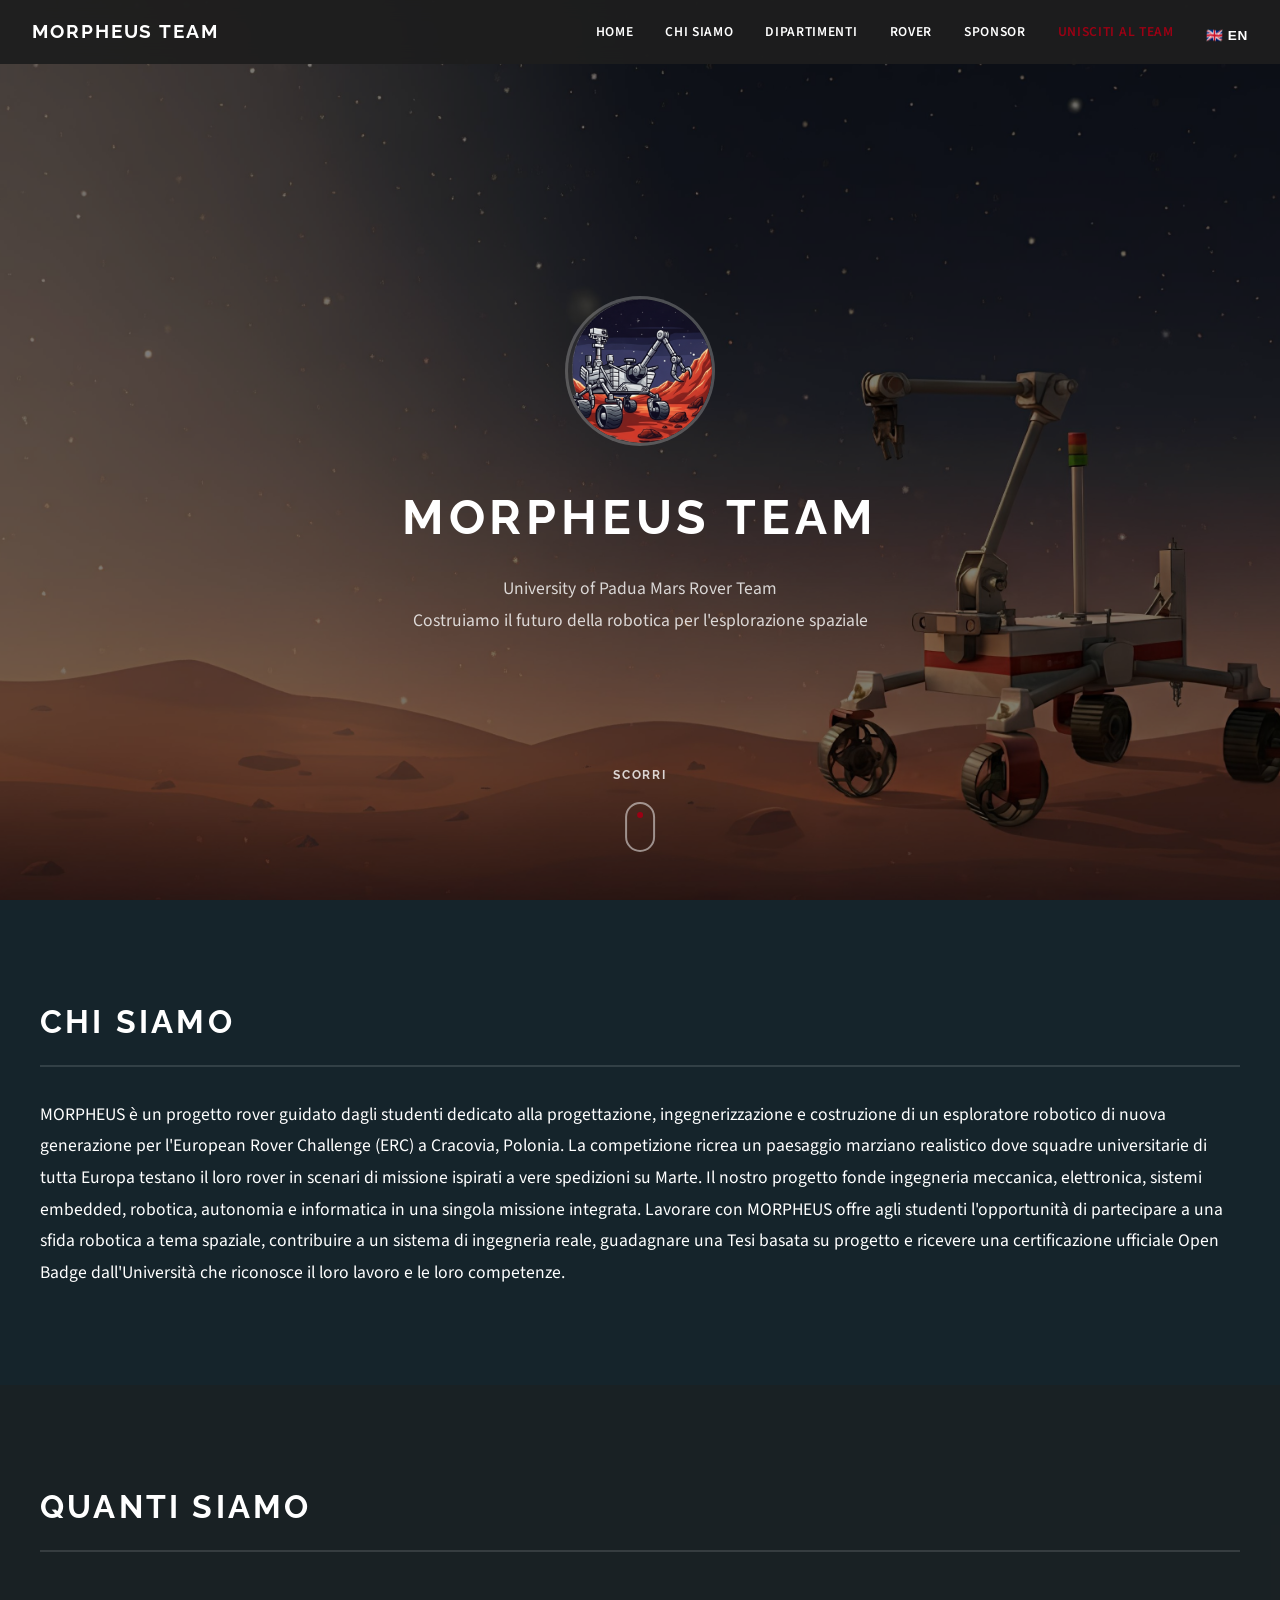
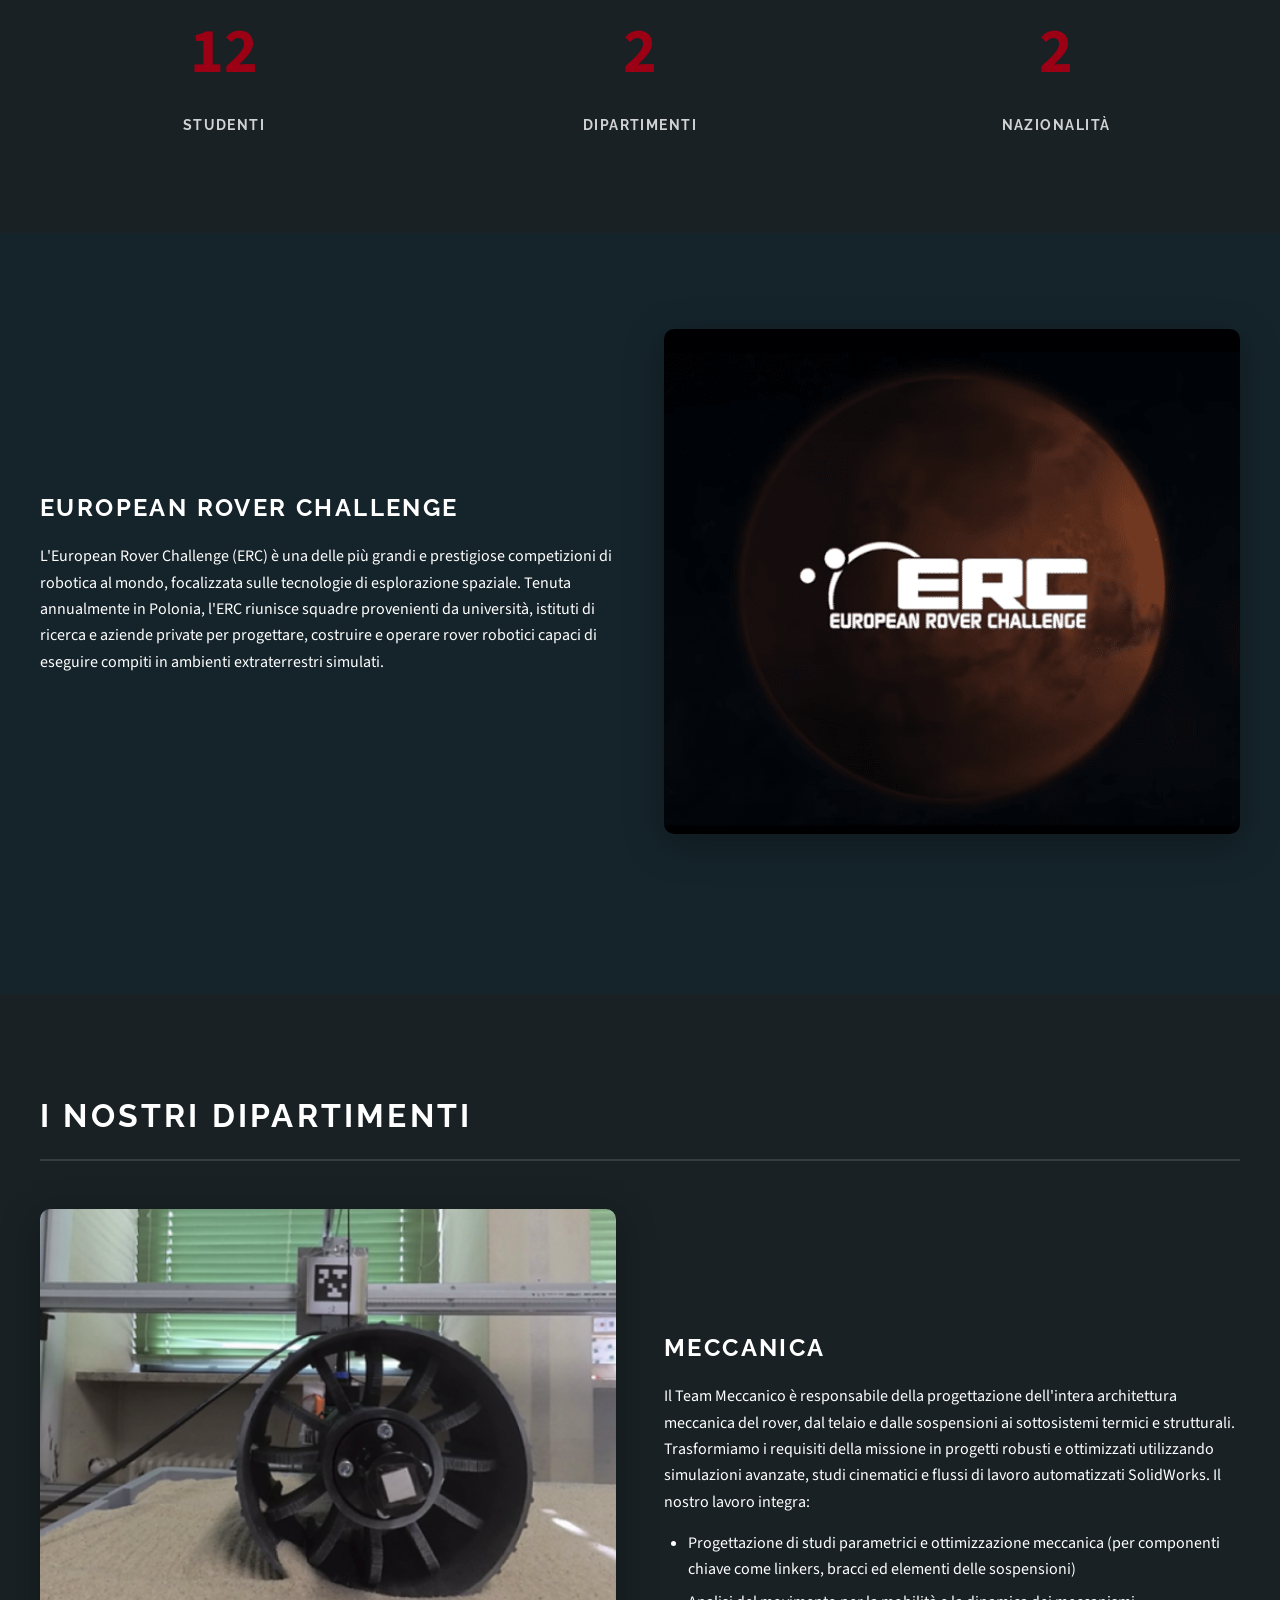
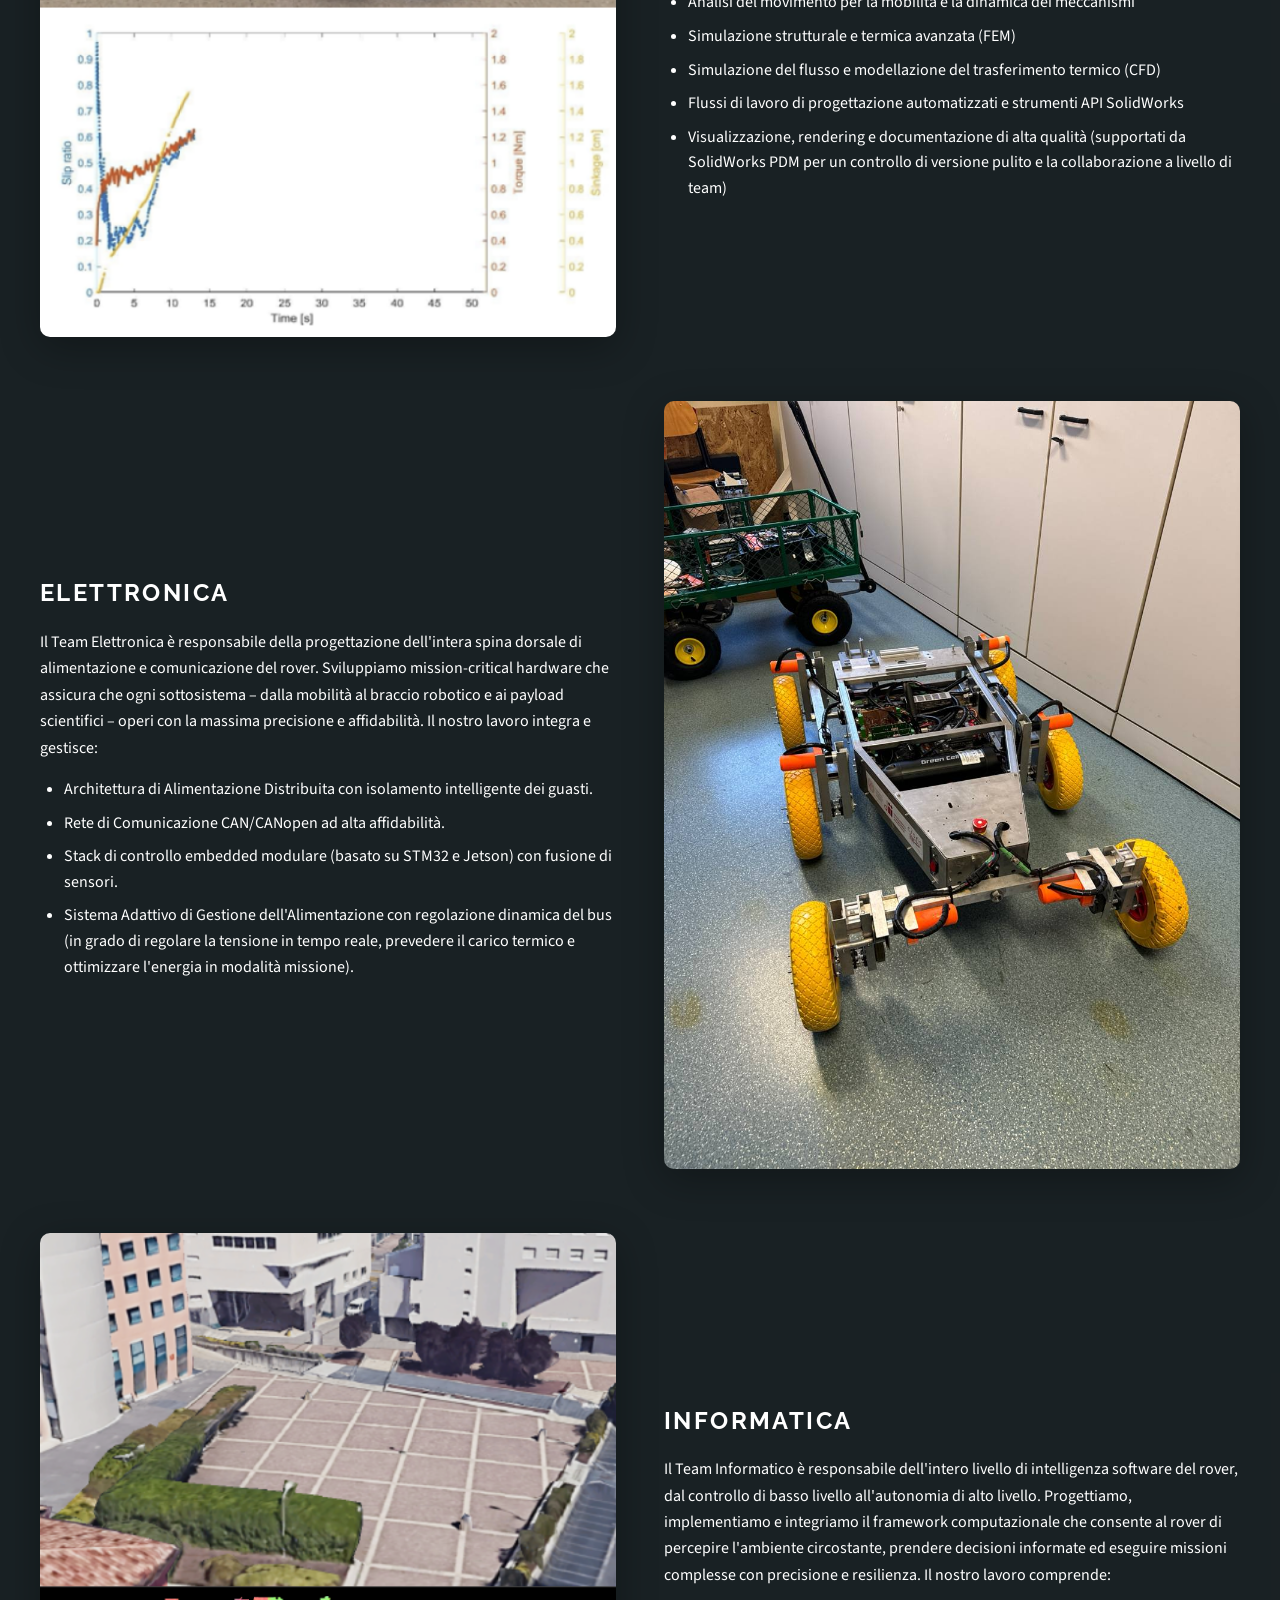
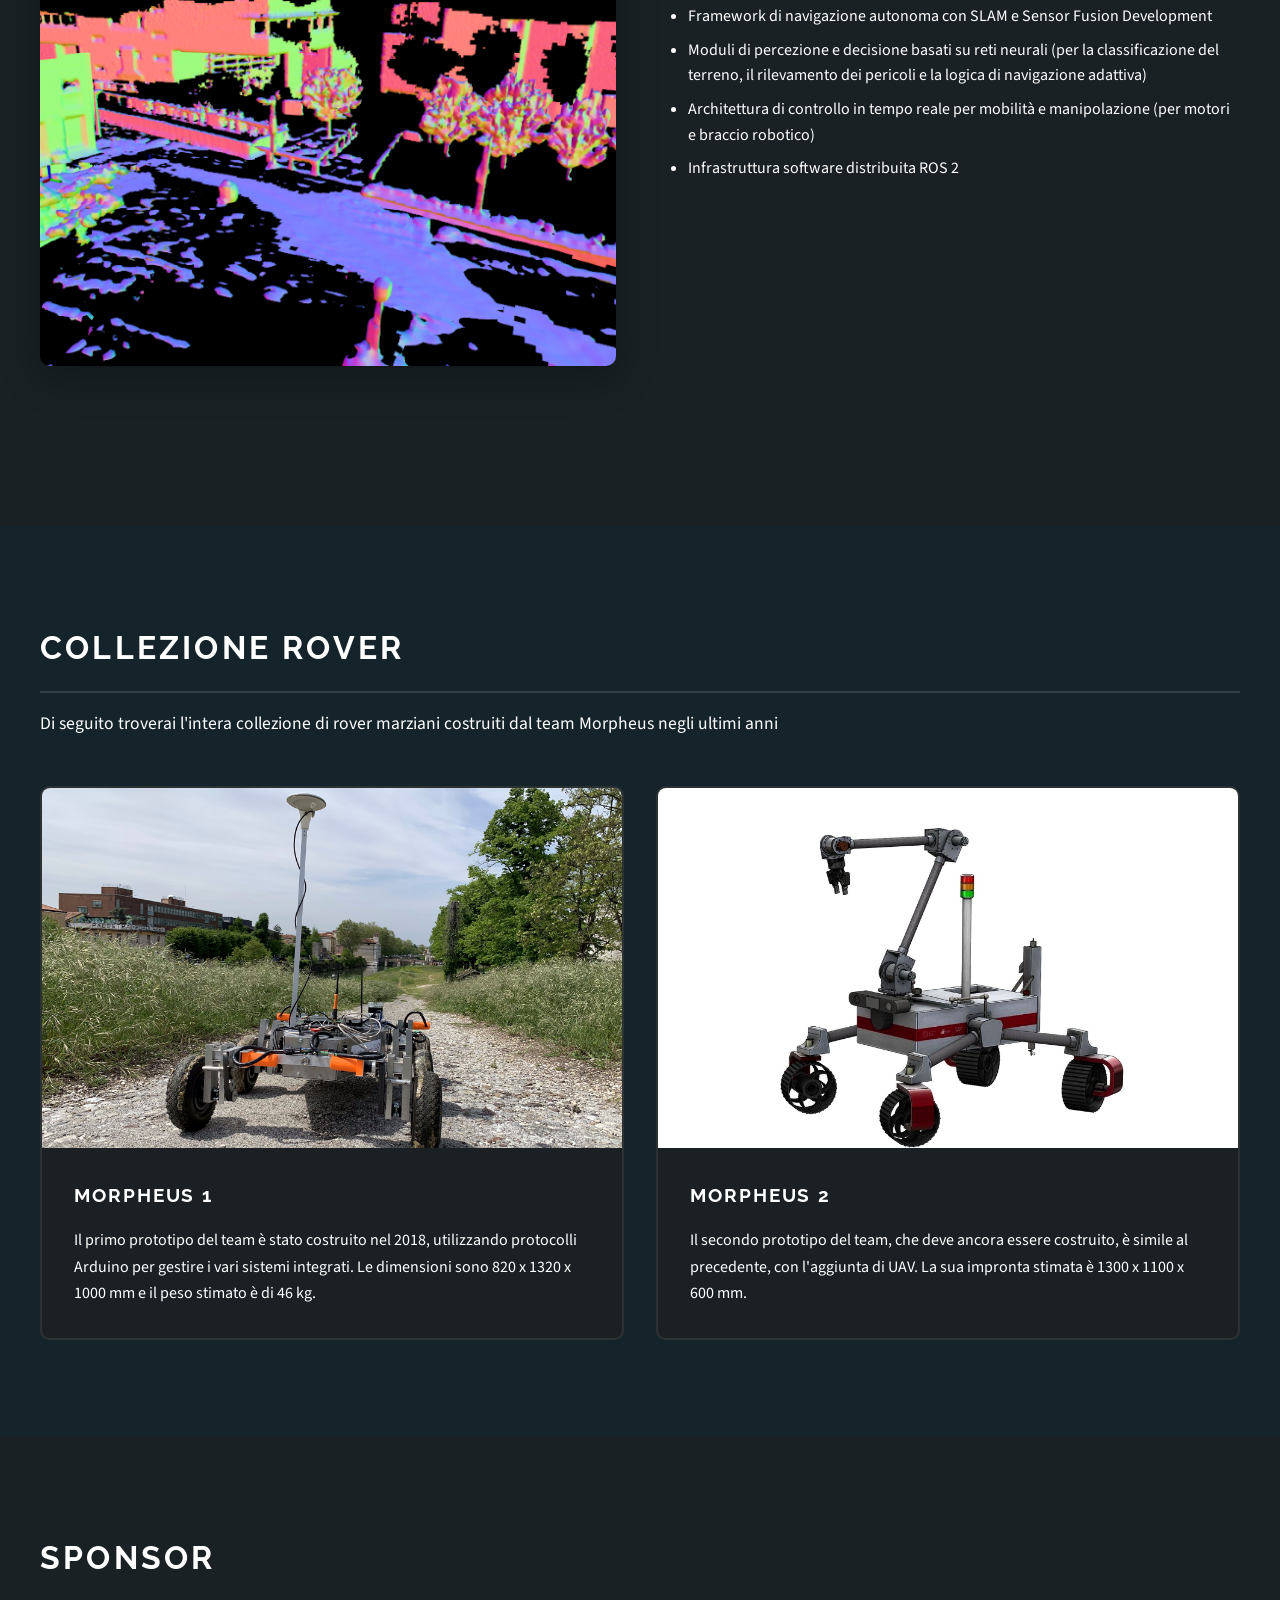
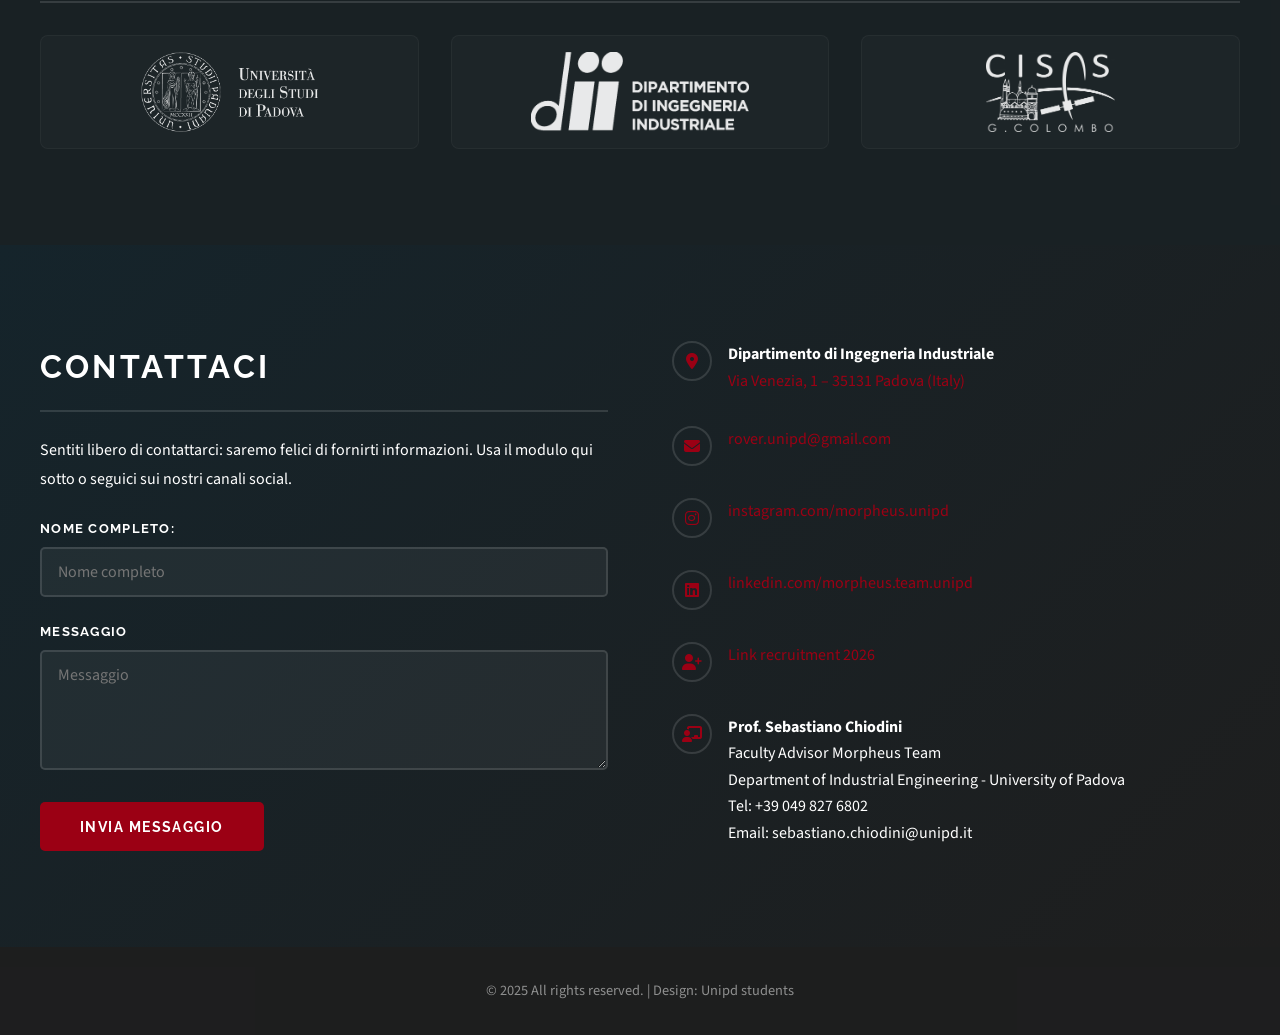
==== commit 63321ebb: "cambio pulsante Join team" ====
--- a/index.html
+++ b/index.html
@@ -9,9 +9,6 @@
     <link rel="stylesheet" href="assets/main.css">
     <script src="assets/js/main.js"></script>
     <script src="assets/js/i18n.js"></script>
-    <meta name='author' content='Morpheus Team'>
-    <meta name='description' content='Home page'>
-    <link rel="icon" href="images/logo.png" type="image/png" sizes="16x16">
 </head>
 
 <body>
@@ -29,10 +26,8 @@
                 <a href="#dipartimenti" data-i18n="nav.departments">Dipartimenti</a>
                 <a href="#rover" data-i18n="nav.rover">Rover</a>
                 <a href="#sponsor" data-i18n="nav.sponsors">Sponsor</a>
-                <a href="#contatti" data-i18n="nav.contact">Contattaci</a>
-                <button id="langBtn" onclick="changeLanguage()" aria-label="Change language">
-                    <img class="flag" src="https://flagcdn.com/24x18/it.png" alt="IT flag"> IT
-                </button>
+                <a id="contattaci" href="#contatti" data-i18n="nav.contact">Unisciti al Team</a>
+                <button onclick="changeLanguage()">IT</button>
             </div>
         </nav>
     </header>
@@ -73,7 +68,7 @@
                 </div>
                 <div class="stat-item">
                     <span class="counter" data-target="4">0</span>
-                    <p class="stat-label" data-i18n="stats.departments">Dipartimenti </p>
+                    <p class="stat-label" data-i18n="stats.departments">Dipartimenti</p>
                 </div>
                 <div class="stat-item">
                     <span class="counter" data-target="4">0</span>
@@ -84,7 +79,7 @@
     </section>
 
     <section class="section" id="obiettivo">
-        <div class="section-inner">
+        <div class="section-inner">        
             <div class="spotlight reverse">
                 <div class="spotlight-image">
                     <a href="https://roverchallenge.eu/" target="_blank"><img src="images/erc.png" alt="European Rover Challenge" /></a>
@@ -122,7 +117,6 @@
             </div>
 
             <div class="spotlight reverse" style="margin-top: 3rem;">
-
                 <div class="spotlight-image">
                     <img src="images/elettronica.jpg" alt="Elettronica" />
                 </div>
@@ -155,16 +149,6 @@
                     </ul>
                 </div>
             </div>
-
-            <div class="spotlight" style="margin-top: 3rem;">
-                <figure class="organigram">
-                    <h2 class="section-title" data-i18n="departments.organigram.title">Organigramma</h2>
-                    <div class="organigram-wrap">
-                        <img src="images/organigramma.jpg" alt="Organigramma" />
-                    </div>
-                    <figcaption data-i18n="departments.organigram.caption">Organigramma del team</figcaption>
-                </figure>
-            </div>
         </div>
     </section>
 
@@ -224,7 +208,7 @@
                     <div class="contact-icon"><i class="fas fa-map-marker-alt"></i></div>
                     <div>
                         <strong>Dipartimento di Ingegneria Industriale</strong><br>
-                        <a href="https://maps.app.goo.gl/WWVr7VeECGNdBrpk6" target="_blank">Via Venezia, 1 – 35131 Padova (Italy)</a>
+                        <a href="https://www.google.com/maps/place/Complesso+di+Ingegneria+Industriale" target="_blank">Via Venezia, 1 – 35131 Padova (Italy)</a>
                     </div>
                 </div>
                 <div class="contact-item">
@@ -248,7 +232,7 @@
                 <div class="contact-item">
                     <div class="contact-icon"><i class="fas fa-user-plus"></i></div>
                     <div>
-                        <a href="https://docs.google.com/forms/d/e/1FAIpQLSdrKTGWiMhl9nVWRvkQrJD3f-8JjMPFy8L71D8y89dBNwhsrQ/viewform" target="_blank">Link recruitment 2026</a>
+                        <a href="https://docs.google.com/forms/d/e/1FAIpQLSdoBqwgTXvPUJMrYC8BNGIkyYxEpltJdzCcBKwR70RxFEfuxw/viewform" target="_blank">Link recruitment 2026</a>
                     </div>
                 </div>
                 <div class="contact-item">
--- a/assets/main.css
+++ b/assets/main.css
@@ -1,816 +1,732 @@
-@import url('https://fonts.googleapis.com/css2?family=Raleway:wght@200,700&family=Source+Sans+Pro:wght@300,600&display=swap');
-* {
-    margin: 0;
-    padding: 0;
-    box-sizing: border-box;
-}
-
-html {
-    scroll-behavior: smooth;
-}
-
-body {
-    font-family: 'Source Sans Pro', sans-serif;
-    background: #15242B;
-    color: #ffffff;
-    line-height: 1.65;
-    overflow-x: hidden;
-}
-
-body.is-loading .hero-content {
-    opacity: 0;
-}
-
-
-/* Sponsors */
-
-.sponsors-grid {
-    display: grid;
-    grid-template-columns: repeat(auto-fit, minmax(140px, 1fr));
-    gap: 2rem;
-    align-items: center;
-    margin-top: 2rem;
-}
-
-.sponsors-grid a {
-    display: flex;
-    align-items: center;
-    justify-content: center;
-    padding: 1rem;
-    background: rgba(255, 255, 255, 0.02);
-    border: 1px solid rgba(255, 255, 255, 0.04);
-    border-radius: 8px;
-    transition: transform 0.25s ease, box-shadow 0.25s ease;
-}
-
-.sponsors-grid img {
-    max-width: 100%;
-    max-height: 80px;
-    height: 80px;
-    object-fit: contain;
-    filter: grayscale(100%);
-    opacity: 0.9;
-    transition: filter 0.25s ease, transform 0.25s ease, opacity 0.25s ease;
-}
-
-.sponsors-grid a:hover {
-    transform: translateY(-6px);
-    box-shadow: 0 8px 30px rgba(0, 0, 0, 0.45);
-}
-
-.sponsors-grid a:hover img {
-    filter: none;
-    opacity: 1;
-    transform: scale(1.03);
-}
-
-
-/* Header */
-
-header {
-    position: fixed;
-    top: 0;
-    left: 0;
-    right: 0;
-    background: rgba(30, 30, 30, 0.95);
-    backdrop-filter: blur(10px);
-    padding: 1rem 2rem;
-    z-index: 1000;
-    transition: all 0.3s ease;
-}
-
-header.scrolled {
-    box-shadow: 0 5px 20px rgba(0, 0, 0, 0.5);
-    background: rgba(30, 30, 30, 0.98);
-}
-
-nav {
-    display: flex;
-    justify-content: space-between;
-    align-items: center;
-    max-width: 1400px;
-    margin: 0 auto;
-}
-
-.logo {
-    font-family: 'Raleway', sans-serif;
-    font-size: 1.2rem;
-    font-weight: 700;
-    letter-spacing: 0.1em;
-    text-transform: uppercase;
-    color: #ffffff;
-    text-decoration: none;
-}
-
-.nav-links {
-    display: flex;
-    gap: 2rem;
-    list-style: none;
-}
-
-.nav-links a,
-.nav-links button {
-    color: #ffffff;
-    text-decoration: none;
-    font-size: 0.85rem;
-    font-weight: 600;
-    letter-spacing: 0.05em;
-    text-transform: uppercase;
-    transition: all 0.3s ease;
-    position: relative;
-    /*  Attributi aggiunti per il pulsante di cambio lingua così che abbia lo stesso stile
+ @import url('https://fonts.googleapis.com/css2?family=Raleway:wght@200,700&family=Source+Sans+Pro:wght@300,600&display=swap');
+ * {
+     margin: 0;
+     padding: 0;
+     box-sizing: border-box;
+ }
+ 
+ html {
+     scroll-behavior: smooth;
+ }
+ 
+ body {
+     font-family: 'Source Sans Pro', sans-serif;
+     background: #15242B;
+     color: #ffffff;
+     line-height: 1.65;
+     overflow-x: hidden;
+ }
+ 
+ body.is-loading .hero-content {
+     opacity: 0;
+ }
+ /* Sponsors */
+ 
+ .sponsors-grid {
+     display: grid;
+     grid-template-columns: repeat(auto-fit, minmax(140px, 1fr));
+     gap: 2rem;
+     align-items: center;
+     margin-top: 2rem;
+ }
+ 
+ .sponsors-grid a {
+     display: flex;
+     align-items: center;
+     justify-content: center;
+     padding: 1rem;
+     background: rgba(255, 255, 255, 0.02);
+     border: 1px solid rgba(255, 255, 255, 0.04);
+     border-radius: 8px;
+     transition: transform 0.25s ease, box-shadow 0.25s ease;
+ }
+ 
+ .sponsors-grid img {
+     max-width: 100%;
+     max-height: 80px;
+     height: 80px;
+     object-fit: contain;
+     filter: grayscale(100%);
+     opacity: 0.9;
+     transition: filter 0.25s ease, transform 0.25s ease, opacity 0.25s ease;
+ }
+ 
+ .sponsors-grid a:hover {
+     transform: translateY(-6px);
+     box-shadow: 0 8px 30px rgba(0, 0, 0, 0.45);
+ }
+ 
+ .sponsors-grid a:hover img {
+     filter: none;
+     opacity: 1;
+     transform: scale(1.03);
+ }
+ /* Header */
+ 
+ header {
+     position: fixed;
+     top: 0;
+     left: 0;
+     right: 0;
+     background: rgba(30, 30, 30, 0.95);
+     backdrop-filter: blur(10px);
+     padding: 1rem 2rem;
+     z-index: 1000;
+     transition: all 0.3s ease;
+ }
+ 
+ header.scrolled {
+     box-shadow: 0 5px 20px rgba(0, 0, 0, 0.5);
+     background: rgba(30, 30, 30, 0.98);
+ }
+ 
+ nav {
+     display: flex;
+     justify-content: space-between;
+     align-items: center;
+     max-width: 1400px;
+     margin: 0 auto;
+ }
+ 
+ .logo {
+     font-family: 'Raleway', sans-serif;
+     font-size: 1.2rem;
+     font-weight: 700;
+     letter-spacing: 0.1em;
+     text-transform: uppercase;
+     color: #ffffff;
+     text-decoration: none;
+ }
+ 
+ .nav-links {
+     display: flex;
+     gap: 2rem;
+     list-style: none;
+     align-items: flex-end;
+ }
+ 
+ .nav-links a,
+ .nav-links button {
+     color: #ffffff;
+     text-decoration: none;
+     font-size: 0.85rem;
+     font-weight: 600;
+     letter-spacing: 0.05em;
+     text-transform: uppercase;
+     transition: all 0.3s ease;
+     position: relative;
+     /*  Attributi aggiunti per il pulsante di cambio lingua così che abbia lo stesso stile
                 degli altri pulsanti che sono <a> */
-    border: none;
-    background: none;
-    cursor: pointer;
-    padding: 0;
-}
-
-
-/* Ensure emoji flags render correctly by providing emoji-capable font fallbacks */
-
-.nav-links button {
-    font-family: 'Segoe UI Emoji', 'Noto Color Emoji', 'Apple Color Emoji', sans-serif;
-}
-
-
-/* Flag image styling inside language button */
-
-.nav-links button .flag {
-    width: 20px;
-    height: auto;
-    margin-right: 0.5rem;
-    vertical-align: middle;
-}
-
-
-/* Ensure emoji flags render correctly by providing emoji-capable font fallbacks */
-
-.nav-links a::after,
-.nav-links button::after {
-    content: '';
-    position: absolute;
-    bottom: -5px;
-    left: 0;
-    width: 0;
-    height: 2px;
-    background: #9B0014;
-    transition: width 0.3s ease;
-}
-
-.nav-links a:hover::after,
-.nav-links button:hover::after {
-    width: 100%;
-}
-
-.menu-toggle {
-    display: none;
-    cursor: pointer;
-    padding: 0.5rem 1rem;
-    border-radius: 5px;
-    border: 2px solid rgba(255, 255, 255, 0.125);
-    background: transparent;
-    color: #ffffff;
-    font-family: 'Raleway', sans-serif;
-    font-size: 0.8rem;
-    font-weight: 700;
-    letter-spacing: 0.1em;
-    text-transform: uppercase;
-    transition: all 0.3s ease;
-}
-
-.menu-toggle:hover {
-    background: rgba(255, 255, 255, 0.05);
-    border-color: #9B0014;
-}
-
-.menu-toggle i {
-    margin-right: 0.5rem;
-}
-
-.menu-overlay {
-    display: none;
-    position: fixed;
-    top: 0;
-    left: 0;
-    width: 100%;
-    height: 100%;
-    background: rgba(46, 49, 65, 0.8);
-    backdrop-filter: blur(5px);
-    z-index: 999;
-}
-
-
-/* Hero Banner */
-
-.hero {
-    min-height: 100vh;
-    display: flex;
-    align-items: center;
-    justify-content: center;
-    text-align: center;
-    padding: 8rem 2rem 4rem;
-    background-image: url('../images/sfondo-hero.jpg');
-    background-size: cover;
-    background-position: center;
-    background-repeat: no-repeat;
-    position: relative;
-    overflow: hidden;
-}
-
-
-/* Organigram styling */
-
-.organigram {
-    max-width: 980px;
-    margin: 2.5rem auto;
-    background: linear-gradient(180deg, rgba(255, 255, 255, 0.03), rgba(0, 0, 0, 0.02));
-    border-radius: 12px;
-    padding: 1rem 1.25rem 1.75rem;
-    box-shadow: 0 10px 30px rgba(0, 0, 0, 0.6);
-    border: 1px solid rgba(155, 0, 20, 0.08);
-}
-
-.organigram .section-title {
-    margin: 0 0 0.75rem 0;
-    text-align: center;
-}
-
-.organigram-wrap {
-    display: block;
-    width: 100%;
-    overflow: hidden;
-    padding: 0.5rem;
-    background: rgba(0, 0, 0, 0.12);
-    border-radius: 8px;
-}
-
-.organigram-wrap img {
-    display: block;
-    width: 100%;
-    height: auto;
-    border-radius: 6px;
-    box-shadow: 0 6px 24px rgba(0, 0, 0, 0.5);
-}
-
-.organigram figcaption {
-    margin-top: 0.75rem;
-    text-align: center;
-    color: rgba(255, 255, 255, 0.8);
-    font-size: 0.95rem;
-}
-
-@media (max-width: 720px) {
-    .organigram {
-        padding: 0.75rem;
-    }
-    .organigram .section-title {
-        font-size: 1.05rem;
-    }
-}
-
-.hero::before {
-    content: '';
-    position: absolute;
-    top: 0;
-    left: 0;
-    right: 0;
-    bottom: 0;
-    background: rgba(0, 0, 0, 0.5);
-    z-index: 1;
-}
-
-.hero-content {
-    max-width: 800px;
-    position: relative;
-    z-index: 2;
-    opacity: 0;
-    animation: heroFadeIn 1.5s ease forwards;
-    animation-delay: 0.3s;
-}
-
-@keyframes heroFadeIn {
-    from {
-        opacity: 0;
-        transform: translateY(50px);
-    }
-    to {
-        opacity: 1;
-        transform: translateY(0);
-    }
-}
-
-.hero-icon {
-    width: 150px;
-    height: 150px;
-    margin: 0 auto 2rem;
-    border: 3px solid rgba(255, 255, 255, 0.2);
-    border-radius: 50%;
-    display: flex;
-    align-items: center;
-    justify-content: center;
-    background: rgba(255, 255, 255, 0.05);
-    animation: iconPulseIn 2s ease infinite;
-    animation-delay: 1s;
-    overflow: hidden;
-}
-
-.hero-icon img {
-    width: 100%;
-    height: 100%;
-    object-fit: cover;
-    border-radius: 50%;
-}
-
-@keyframes iconPulseIn {
-    0% {
-        transform: scale(1);
-        box-shadow: 0 0 0 0 rgba(155, 0, 20, 0.7);
-    }
-    50% {
-        transform: scale(1.05);
-        box-shadow: 0 0 0 20px rgba(155, 0, 20, 0);
-    }
-    100% {
-        transform: scale(1);
-        box-shadow: 0 0 0 0 rgba(155, 0, 20, 0);
-    }
-}
-
-.hero h1 {
-    font-family: 'Raleway', sans-serif;
-    font-size: 3rem;
-    font-weight: 700;
-    letter-spacing: 0.1em;
-    text-transform: uppercase;
-    margin-bottom: 1rem;
-    opacity: 0;
-    animation: titleSlideIn 1s ease forwards;
-    animation-delay: 0.6s;
-}
-
-@keyframes titleSlideIn {
-    from {
-        opacity: 0;
-        transform: translateX(-50px);
-        filter: blur(10px);
-    }
-    to {
-        opacity: 1;
-        transform: translateX(0);
-        filter: blur(0);
-    }
-}
-
-.hero p {
-    font-size: 1.1rem;
-    color: rgba(255, 255, 255, 0.8);
-    margin-bottom: 2rem;
-    line-height: 1.8;
-    opacity: 0;
-    animation: subtitleSlideIn 1s ease forwards;
-    animation-delay: 0.9s;
-}
-
-@keyframes subtitleSlideIn {
-    from {
-        opacity: 0;
-        transform: translateX(50px);
-        filter: blur(10px);
-    }
-    to {
-        opacity: 1;
-        transform: translateX(0);
-        filter: blur(0);
-    }
-}
-
-
-/* Sections */
-
-.section {
-    padding: 6rem 2rem;
-    position: relative;
-}
-
-.section-alt {
-    background: rgba(30, 30, 30, 0.5);
-}
-
-.section-inner {
-    max-width: 1200px;
-    margin: 0 auto;
-}
-
-.section-title {
-    font-family: 'Raleway', sans-serif;
-    font-size: 2rem;
-    font-weight: 700;
-    letter-spacing: 0.1em;
-    text-transform: uppercase;
-    margin-bottom: 1rem;
-    border-bottom: 2px solid rgba(255, 255, 255, 0.125);
-    padding-bottom: 1rem;
-}
-
-
-/* Stats Counter */
-
-.stats-grid {
-    display: grid;
-    grid-template-columns: repeat(auto-fit, minmax(200px, 1fr));
-    gap: 3rem;
-    margin-top: 3rem;
-}
-
-.stat-item {
-    text-align: center;
-}
-
-.counter {
-    font-size: 4rem;
-    font-weight: 700;
+     border: none;
+     background: none;
+     cursor: pointer;
+     padding: 0;
+ }
+ 
+ .nav-links a::after,
+ .nav-links button::after {
+     content: '';
+     position: absolute;
+     bottom: -5px;
+     left: 0;
+     width: 0;
+     height: 2px;
+     background: #9B0014;
+     transition: width 0.3s ease;
+ }
+ 
+ .nav-links a:hover::after,
+ .nav-links button:hover::after {
+     width: 100%;
+ }
+
+ .nav-links #contattaci {
     color: #9B0014;
-    display: block;
-    margin-bottom: 0.5rem;
-}
-
-.stat-label {
-    font-family: 'Raleway', sans-serif;
-    font-size: 0.9rem;
-    font-weight: 700;
-    letter-spacing: 0.1em;
-    text-transform: uppercase;
-    color: rgba(255, 255, 255, 0.8);
-}
-
-
-/* Spotlight Section */
-
-.spotlight {
-    display: flex;
-    align-items: center;
-    gap: 3rem;
-    margin-bottom: 4rem;
-}
-
-.spotlight.reverse {
-    flex-direction: row-reverse;
-}
-
-.spotlight-image {
-    flex: 1;
-    border-radius: 10px;
-    overflow: hidden;
-    box-shadow: 0 10px 40px rgba(0, 0, 0, 0.3);
-}
-
-.spotlight-image img {
-    width: 100%;
-    height: auto;
-    display: block;
-    transition: transform 0.3s ease;
-    object-fit: cover;
-}
-
-.spotlight-image:hover img {
-    transform: scale(1.05);
-}
-
-.spotlight-content {
-    flex: 1;
-}
-
-.spotlight-content h2 {
-    font-family: 'Raleway', sans-serif;
-    font-size: 1.5rem;
-    font-weight: 700;
-    letter-spacing: 0.1em;
-    text-transform: uppercase;
-    margin-bottom: 1rem;
-}
-
-.spotlight-content ul {
-    margin: 1rem 0;
-    padding-left: 1.5rem;
-}
-
-.spotlight-content li {
-    margin: 0.5rem 0;
-    line-height: 1.6;
-}
-
-
-/* Rover Cards */
-
-.rovers-grid {
-    display: grid;
-    grid-template-columns: repeat(auto-fit, minmax(320px, 1fr));
-    gap: 2rem;
-    margin-top: 3rem;
-}
-
-.rover-card {
-    background: rgba(30, 30, 30, 0.6);
-    border-radius: 10px;
-    overflow: hidden;
-    border: 2px solid rgba(255, 255, 255, 0.08);
-    transition: transform 0.3s ease, box-shadow 0.3s ease;
-}
-
-.rover-card:hover {
-    transform: translateY(-10px);
-    border-color: #9B0014;
-    box-shadow: 0 14px 40px rgba(0, 0, 0, 0.35);
-}
-
-.rover-card img {
-    width: 100%;
-    height: 360px;
-    object-fit: cover;
-    display: block;
-    transition: transform 0.45s cubic-bezier(.2, .8, .2, 1), filter 0.3s ease;
-    filter: saturate(1.05) contrast(1.02);
-}
-
-.rover-card:hover img {
-    transform: scale(1.06);
-}
-
-.rover-card-content {
-    padding: 2rem;
-}
-
-.rover-card h3 {
-    font-family: 'Raleway', sans-serif;
-    font-size: 1.2rem;
-    font-weight: 700;
-    letter-spacing: 0.1em;
-    text-transform: uppercase;
-    margin-bottom: 1rem;
-}
-
-
-/* Contact Form */
-
-.contact-section {
-    background: linear-gradient(135deg, #15242B 0%, #1e1e1e 100%);
-    padding: 6rem 2rem;
-}
-
-.contact-grid {
-    display: grid;
-    grid-template-columns: 1fr 1fr;
-    gap: 4rem;
-    max-width: 1200px;
-    margin: 0 auto;
-}
-
-.form-group {
-    margin-bottom: 1.5rem;
-}
-
-.form-group label {
-    display: block;
-    font-family: 'Raleway', sans-serif;
-    font-size: 0.8rem;
-    font-weight: 700;
-    letter-spacing: 0.1em;
-    text-transform: uppercase;
-    margin-bottom: 0.5rem;
-}
-
-.form-group input,
-.form-group textarea {
-    width: 100%;
-    padding: 0.75rem 1rem;
-    background: rgba(255, 255, 255, 0.05);
-    border: 2px solid rgba(255, 255, 255, 0.125);
-    border-radius: 5px;
-    color: #ffffff;
-    font-family: inherit;
-    font-size: 1rem;
-    transition: border-color 0.3s ease;
-}
-
-.form-group input:focus,
-.form-group textarea:focus {
-    outline: none;
-    border-color: #9B0014;
-}
-
-.form-group textarea {
-    resize: vertical;
-    min-height: 120px;
-}
-
-.submit-btn {
-    background: #9B0014;
-    color: #ffffff;
-    border: none;
-    padding: 1rem 2.5rem;
-    border-radius: 5px;
-    font-family: 'Raleway', sans-serif;
-    font-weight: 700;
-    letter-spacing: 0.1em;
-    text-transform: uppercase;
-    cursor: pointer;
-    transition: all 0.3s ease;
-    font-size: 0.9rem;
-}
-
-.submit-btn:hover {
-    background: #b50018;
-    transform: translateY(-2px);
-    box-shadow: 0 5px 15px rgba(155, 0, 20, 0.4);
-}
-
-.contact-info {
-    display: flex;
-    flex-direction: column;
-    gap: 2rem;
-}
-
-.contact-item {
-    display: flex;
-    align-items: flex-start;
-    gap: 1rem;
-}
-
-.contact-icon {
-    width: 40px;
-    height: 40px;
-    border: 2px solid rgba(255, 255, 255, 0.125);
-    border-radius: 50%;
-    display: flex;
-    align-items: center;
-    justify-content: center;
-    flex-shrink: 0;
-    color: #9B0014;
-}
-
-.contact-item a {
-    color: #9B0014;
-    text-decoration: none;
-    transition: color 0.3s ease;
-}
-
-.contact-item a:hover {
-    color: #b50018;
-}
-
-
-/* Footer */
-
-footer {
-    background: rgba(30, 30, 30, 0.95);
-    padding: 2rem;
-    text-align: center;
-    font-size: 0.9rem;
-    color: rgba(255, 255, 255, 0.5);
-}
-
-
-/* Responsive */
-
-@media (max-width: 980px) {
-    .nav-links {
-        display: none;
-    }
-    .menu-toggle {
-        display: inline-block;
-    }
-    .nav-links.active {
-        display: flex;
-        flex-direction: column;
-        position: fixed;
-        top: 5rem;
-        left: 50%;
-        transform: translateX(-50%);
-        background: #9B0014;
-        padding: 2.5rem 2rem;
-        border-radius: 10px;
-        z-index: 1000;
-        box-shadow: 0 20px 60px rgba(0, 0, 0, 0.6);
-        gap: 0.5rem;
-        min-width: 280px;
-        max-height: calc(100vh - 7rem);
-        overflow-y: auto;
-        animation: menuSlideIn 0.3s ease;
-    }
-    @keyframes menuSlideIn {
-        from {
+ }
+
+ .nav-links #contattaci:hover:after {
+    background: white;
+ }
+ 
+ .menu-toggle {
+     display: none;
+     cursor: pointer;
+     padding: 0.5rem 1rem;
+     border-radius: 5px;
+     border: 2px solid rgba(255, 255, 255, 0.125);
+     background: transparent;
+     color: #ffffff;
+     font-family: 'Raleway', sans-serif;
+     font-size: 0.8rem;
+     font-weight: 700;
+     letter-spacing: 0.1em;
+     text-transform: uppercase;
+     transition: all 0.3s ease;
+ }
+ 
+ .menu-toggle:hover {
+     background: rgba(255, 255, 255, 0.05);
+     border-color: #9B0014;
+ }
+ 
+ .menu-toggle i {
+     margin-right: 0.5rem;
+ }
+ 
+ .menu-overlay {
+     display: none;
+     position: fixed;
+     top: 0;
+     left: 0;
+     width: 100%;
+     height: 100%;
+     background: rgba(46, 49, 65, 0.8);
+     backdrop-filter: blur(5px);
+     z-index: 999;
+ }
+ 
+ /* Hero Banner */
+        .hero {
+            min-height: 100vh;
+            display: flex;
+            align-items: center;
+            justify-content: center;
+            text-align: center;
+            padding: 8rem 2rem 4rem;
+            background-image: url('/images/sfondo-hero.jpg');
+            background-size: cover;
+            background-position: center;
+            background-repeat: no-repeat;
+            position: relative;
+            overflow: hidden;
+        }
+
+        .hero::before {
+            content: '';
+            position: absolute;
+            top: 0;
+            left: 0;
+            right: 0;
+            bottom: 0;
+            background: rgba(0, 0, 0, 0.5);
+            z-index: 1;
+        }
+
+        .hero-content {
+            max-width: 800px;
+            position: relative;
+            z-index: 2;
             opacity: 0;
-            transform: translateX(-50%) translateY(-20px);
-        }
-        to {
-            opacity: 1;
-            transform: translateX(-50%) translateY(0);
-        }
-    }
-    .nav-links.active a,
-    .nav-links.active button {
-        padding: 1rem 1.5rem;
-        width: 100%;
-        border-radius: 5px;
-        text-align: center;
-        transition: all 0.2s ease;
-    }
-    .nav-links.active a::after,
-    .nav-links.active button::after {
-        display: none;
-    }
-    .nav-links.active a:hover,
-    .nav-links.active button:hover {
-        background: #7a0010;
-        transform: translateX(5px);
-    }
-    .menu-overlay.active {
-        display: block;
-        animation: fadeIn 0.3s ease;
-    }
-    @keyframes fadeIn {
-        from {
+            animation: heroFadeIn 1.5s ease forwards;
+            animation-delay: 0.3s;
+        }
+
+        @keyframes heroFadeIn {
+            from {
+                opacity: 0;
+                transform: translateY(50px);
+            }
+            to {
+                opacity: 1;
+                transform: translateY(0);
+            }
+        }
+
+        .hero-icon {
+            width: 150px;
+            height: 150px;
+            margin: 0 auto 2rem;
+            border: 3px solid rgba(255, 255, 255, 0.2);
+            border-radius: 50%;
+            display: flex;
+            align-items: center;
+            justify-content: center;
+            background: rgba(255, 255, 255, 0.05);
+            animation: iconPulseIn 2s ease infinite;
+            animation-delay: 1s;
+            overflow: hidden;
+        }
+
+        .hero-icon img {
+            width: 100%;
+            height: 100%;
+            object-fit: cover;
+            border-radius: 50%;
+        }
+
+        @keyframes iconPulseIn {
+            0% { transform: scale(1); box-shadow: 0 0 0 0 rgba(155, 0, 20, 0.7); }
+            50% { transform: scale(1.05); box-shadow: 0 0 0 20px rgba(155, 0, 20, 0); }
+            100% { transform: scale(1); box-shadow: 0 0 0 0 rgba(155, 0, 20, 0); }
+        }
+
+        .hero h1 {
+            font-family: 'Raleway', sans-serif;
+            font-size: 3rem;
+            font-weight: 700;
+            letter-spacing: 0.1em;
+            text-transform: uppercase;
+            margin-bottom: 1rem;
             opacity: 0;
-        }
-        to {
-            opacity: 1;
-        }
-    }
-    .spotlight {
-        flex-direction: column !important;
-    }
-    .contact-grid {
-        grid-template-columns: 1fr;
-        gap: 3rem;
-    }
-}
-
-@media (max-width: 768px) {
-    .hero h1 {
-        font-size: 2rem;
-    }
-    .hero p {
-        font-size: 1rem;
-    }
-    .hero-icon {
-        width: 100px;
-        height: 100px;
-        font-size: 2.5rem;
-    }
-    .section {
-        padding: 4rem 1.5rem;
-    }
-    .section-title {
-        font-size: 1.5rem;
-    }
-    .rovers-grid {
-        grid-template-columns: 1fr;
-    }
-    .stats-grid {
-        gap: 2rem;
-        grid-template-columns: 1fr;
-    }
-    .counter {
-        font-size: 3rem;
-    }
-    .spotlight-content h2 {
-        font-size: 1.3rem;
-    }
-    .scroll-indicator {
+            animation: titleSlideIn 1s ease forwards;
+            animation-delay: 0.6s;
+        }
+
+        @keyframes titleSlideIn {
+            from {
+                opacity: 0;
+                transform: translateX(-50px);
+                filter: blur(10px);
+            }
+            to {
+                opacity: 1;
+                transform: translateX(0);
+                filter: blur(0);
+            }
+        }
+
+        .hero p {
+            font-size: 1.1rem;
+            color: rgba(255, 255, 255, 0.8);
+            margin-bottom: 2rem;
+            line-height: 1.8;
+            opacity: 0;
+            animation: subtitleSlideIn 1s ease forwards;
+            animation-delay: 0.9s;
+        }
+
+        @keyframes subtitleSlideIn {
+            from {
+                opacity: 0;
+                transform: translateX(50px);
+                filter: blur(10px);
+            }
+            to {
+                opacity: 1;
+                transform: translateX(0);
+                filter: blur(0);
+            }
+        }
+ /* Sections */
+ 
+ .section {
+     padding: 6rem 2rem;
+     position: relative;
+ }
+ 
+ .section-alt {
+     background: rgba(30, 30, 30, 0.5);
+ }
+ 
+ .section-inner {
+     max-width: 1200px;
+     margin: 0 auto;
+ }
+ 
+ .section-title {
+     font-family: 'Raleway', sans-serif;
+     font-size: 2rem;
+     font-weight: 700;
+     letter-spacing: 0.1em;
+     text-transform: uppercase;
+     margin-bottom: 1rem;
+     border-bottom: 2px solid rgba(255, 255, 255, 0.125);
+     padding-bottom: 1rem;
+ }
+ /* Stats Counter */
+ 
+ .stats-grid {
+     display: grid;
+     grid-template-columns: repeat(auto-fit, minmax(200px, 1fr));
+     gap: 3rem;
+     margin-top: 3rem;
+ }
+ 
+ .stat-item {
+     text-align: center;
+ }
+ 
+ .counter {
+     font-size: 4rem;
+     font-weight: 700;
+     color: #9B0014;
+     display: block;
+     margin-bottom: 0.5rem;
+ }
+ 
+ .stat-label {
+     font-family: 'Raleway', sans-serif;
+     font-size: 0.9rem;
+     font-weight: 700;
+     letter-spacing: 0.1em;
+     text-transform: uppercase;
+     color: rgba(255, 255, 255, 0.8);
+ }
+ /* Spotlight Section */
+ 
+ .spotlight {
+     display: flex;
+     align-items: center;
+     gap: 3rem;
+     margin-bottom: 4rem;
+ }
+ 
+ .spotlight.reverse {
+     flex-direction: row-reverse;
+ }
+ 
+ .spotlight-image {
+     flex: 1;
+     border-radius: 10px;
+     overflow: hidden;
+     box-shadow: 0 10px 40px rgba(0, 0, 0, 0.3);
+ }
+ 
+ .spotlight-image img {
+     width: 100%;
+     height: auto;
+     display: block;
+     transition: transform 0.3s ease;
+     object-fit: cover;
+ }
+ 
+ .spotlight-image:hover img {
+     transform: scale(1.05);
+ }
+ 
+ .spotlight-content {
+     flex: 1;
+ }
+ 
+ .spotlight-content h2 {
+     font-family: 'Raleway', sans-serif;
+     font-size: 1.5rem;
+     font-weight: 700;
+     letter-spacing: 0.1em;
+     text-transform: uppercase;
+     margin-bottom: 1rem;
+ }
+ 
+ .spotlight-content ul {
+     margin: 1rem 0;
+     padding-left: 1.5rem;
+ }
+ 
+ .spotlight-content li {
+     margin: 0.5rem 0;
+     line-height: 1.6;
+ }
+ /* Rover Cards */
+ 
+ .rovers-grid {
+     display: grid;
+     grid-template-columns: repeat(auto-fit, minmax(320px, 1fr));
+     gap: 2rem;
+     margin-top: 3rem;
+ }
+ 
+ .rover-card {
+     background: rgba(30, 30, 30, 0.6);
+     border-radius: 10px;
+     overflow: hidden;
+     border: 2px solid rgba(255, 255, 255, 0.08);
+     transition: transform 0.3s ease, box-shadow 0.3s ease;
+ }
+ 
+ .rover-card:hover {
+     transform: translateY(-10px);
+     border-color: #9B0014;
+     box-shadow: 0 14px 40px rgba(0, 0, 0, 0.35);
+ }
+ 
+ .rover-card img {
+     width: 100%;
+     height: 360px;
+     object-fit: cover;
+     display: block;
+     transition: transform 0.45s cubic-bezier(.2, .8, .2, 1), filter 0.3s ease;
+     filter: saturate(1.05) contrast(1.02);
+ }
+ 
+ .rover-card:hover img {
+     transform: scale(1.06);
+ }
+ 
+ .rover-card-content {
+     padding: 2rem;
+ }
+ 
+ .rover-card h3 {
+     font-family: 'Raleway', sans-serif;
+     font-size: 1.2rem;
+     font-weight: 700;
+     letter-spacing: 0.1em;
+     text-transform: uppercase;
+     margin-bottom: 1rem;
+ }
+ /* Contact Form */
+ 
+ .contact-section {
+     background: linear-gradient(135deg, #15242B 0%, #1e1e1e 100%);
+     padding: 6rem 2rem;
+ }
+ 
+ .contact-grid {
+     display: grid;
+     grid-template-columns: 1fr 1fr;
+     gap: 4rem;
+     max-width: 1200px;
+     margin: 0 auto;
+ }
+ 
+ .form-group {
+     margin-bottom: 1.5rem;
+ }
+ 
+ .form-group label {
+     display: block;
+     font-family: 'Raleway', sans-serif;
+     font-size: 0.8rem;
+     font-weight: 700;
+     letter-spacing: 0.1em;
+     text-transform: uppercase;
+     margin-bottom: 0.5rem;
+ }
+ 
+ .form-group input,
+ .form-group textarea {
+     width: 100%;
+     padding: 0.75rem 1rem;
+     background: rgba(255, 255, 255, 0.05);
+     border: 2px solid rgba(255, 255, 255, 0.125);
+     border-radius: 5px;
+     color: #ffffff;
+     font-family: inherit;
+     font-size: 1rem;
+     transition: border-color 0.3s ease;
+ }
+ 
+ .form-group input:focus,
+ .form-group textarea:focus {
+     outline: none;
+     border-color: #9B0014;
+ }
+ 
+ .form-group textarea {
+     resize: vertical;
+     min-height: 120px;
+ }
+ 
+ .submit-btn {
+     background: #9B0014;
+     color: #ffffff;
+     border: none;
+     padding: 1rem 2.5rem;
+     border-radius: 5px;
+     font-family: 'Raleway', sans-serif;
+     font-weight: 700;
+     letter-spacing: 0.1em;
+     text-transform: uppercase;
+     cursor: pointer;
+     transition: all 0.3s ease;
+     font-size: 0.9rem;
+ }
+ 
+ .submit-btn:hover {
+     background: #b50018;
+     transform: translateY(-2px);
+     box-shadow: 0 5px 15px rgba(155, 0, 20, 0.4);
+ }
+ 
+ .contact-info {
+     display: flex;
+     flex-direction: column;
+     gap: 2rem;
+ }
+ 
+ .contact-item {
+     display: flex;
+     align-items: flex-start;
+     gap: 1rem;
+ }
+ 
+ .contact-icon {
+     width: 40px;
+     height: 40px;
+     border: 2px solid rgba(255, 255, 255, 0.125);
+     border-radius: 50%;
+     display: flex;
+     align-items: center;
+     justify-content: center;
+     flex-shrink: 0;
+     color: #9B0014;
+ }
+ 
+ .contact-item a {
+     color: #9B0014;
+     text-decoration: none;
+     transition: color 0.3s ease;
+ }
+ 
+ .contact-item a:hover {
+     color: #b50018;
+ }
+ /* Footer */
+ 
+ footer {
+     background: rgba(30, 30, 30, 0.95);
+     padding: 2rem;
+     text-align: center;
+     font-size: 0.9rem;
+     color: rgba(255, 255, 255, 0.5);
+ }
+ /* Responsive */
+ 
+ @media (max-width: 980px) {
+     .nav-links {
+         display: none;
+     }
+     .menu-toggle {
+         display: inline-block;
+     }
+     .nav-links.active {
+         display: flex;
+         flex-direction: column;
+         position: fixed;
+         top: 5rem;
+         left: 50%;
+         transform: translateX(-50%);
+         background: #9B0014;
+         padding: 2.5rem 2rem;
+         border-radius: 10px;
+         z-index: 1000;
+         box-shadow: 0 20px 60px rgba(0, 0, 0, 0.6);
+         gap: 0.5rem;
+         min-width: 280px;
+         max-height: calc(100vh - 7rem);
+         overflow-y: auto;
+         animation: menuSlideIn 0.3s ease;
+     }
+     @keyframes menuSlideIn {
+         from {
+             opacity: 0;
+             transform: translateX(-50%) translateY(-20px);
+         }
+         to {
+             opacity: 1;
+             transform: translateX(-50%) translateY(0);
+         }
+     }
+     .nav-links.active a,
+     .nav-links.active button {
+         padding: 1rem 1.5rem;
+         width: 100%;
+         border-radius: 5px;
+         text-align: center;
+         transition: all 0.2s ease;
+     }
+     .nav-links.active a::after,
+     .nav-links.active button::after {
+         display: none;
+     }
+     .nav-links.active a:hover,
+     .nav-links.active button:hover {
+         background: #7a0010;
+         transform: translateX(5px);
+     }
+     .nav-links  #contattaci {
+         color: #15242B;
+     }
+     .nav-links.active #contattaci:hover {
+         background: white;
+         transform: translateX(5px);
+     }
+     .menu-overlay.active {
+         display: block;
+         animation: fadeIn 0.3s ease;
+     }
+     @keyframes fadeIn {
+         from {
+             opacity: 0;
+         }
+         to {
+             opacity: 1;
+         }
+     }
+     .spotlight {
+         flex-direction: column !important;
+     }
+     .contact-grid {
+         grid-template-columns: 1fr;
+         gap: 3rem;
+     }
+ }
+ 
+ @media (max-width: 768px) {
+     .hero h1 {
+         font-size: 2rem;
+     }
+     .hero p {
+         font-size: 1rem;
+     }
+     .hero-icon {
+         width: 100px;
+         height: 100px;
+         font-size: 2.5rem;
+     }
+     .section {
+         padding: 4rem 1.5rem;
+     }
+     .section-title {
+         font-size: 1.5rem;
+     }
+     .rovers-grid {
+         grid-template-columns: 1fr;
+     }
+     .stats-grid {
+         gap: 2rem;
+         grid-template-columns: 1fr;
+     }
+     .counter {
+         font-size: 3rem;
+     }
+     .spotlight-content h2 {
+         font-size: 1.3rem;
+     }
+     .scroll-indicator {
         bottom: 2rem;
     }
+
     .scroll-arrow {
         width: 25px;
         height: 40px;
     }
+    
     .scroll-text {
         font-size: 0.7rem;
     }
-}
-
-@media (max-width: 480px) {
-    .hero {
-        padding: 6rem 1rem 3rem;
-    }
-    .hero h1 {
-        font-size: 1.5rem;
-    }
-    .section {
-        padding: 3rem 1rem;
-    }
-    .nav-links.active {
-        min-width: 90%;
-        padding: 2rem 1rem;
-    }
-    .counter {
-        font-size: 2.5rem;
-    }
-}
-
-
-/* Scroll Indicator */
-
+ }
+ 
+ @media (max-width: 480px) {
+     .hero {
+         padding: 6rem 1rem 3rem;
+     }
+     .hero h1 {
+         font-size: 1.5rem;
+     }
+     .section {
+         padding: 3rem 1rem;
+     }
+     .nav-links.active {
+         min-width: 90%;
+         padding: 2rem 1rem;
+     }
+     .counter {
+         font-size: 2.5rem;
+     }
+ }
+
+ /* Scroll Indicator */
 .scroll-indicator {
     position: absolute;
     bottom: 3rem;
@@ -866,8 +782,7 @@
 }
 
 @keyframes scrollBounce {
-    0%,
-    100% {
+    0%, 100% {
         transform: translateY(0);
     }
     50% {
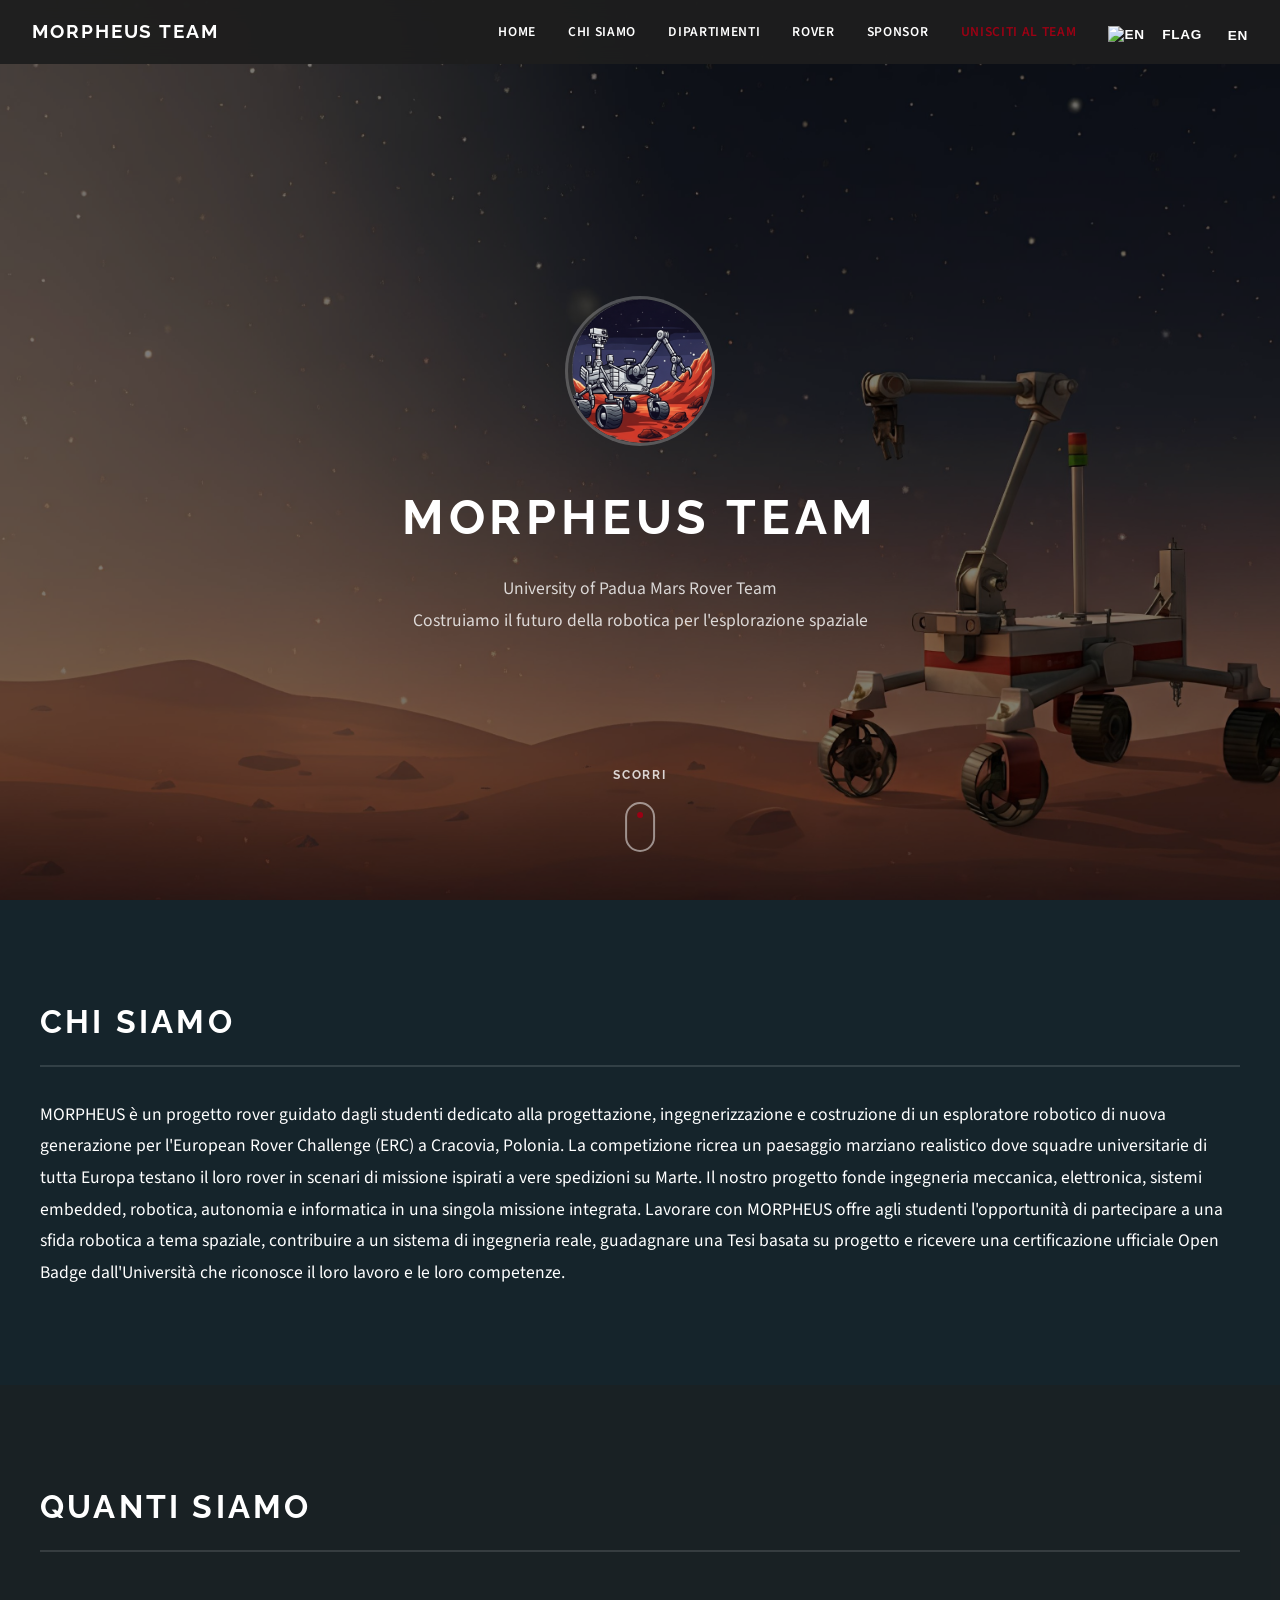
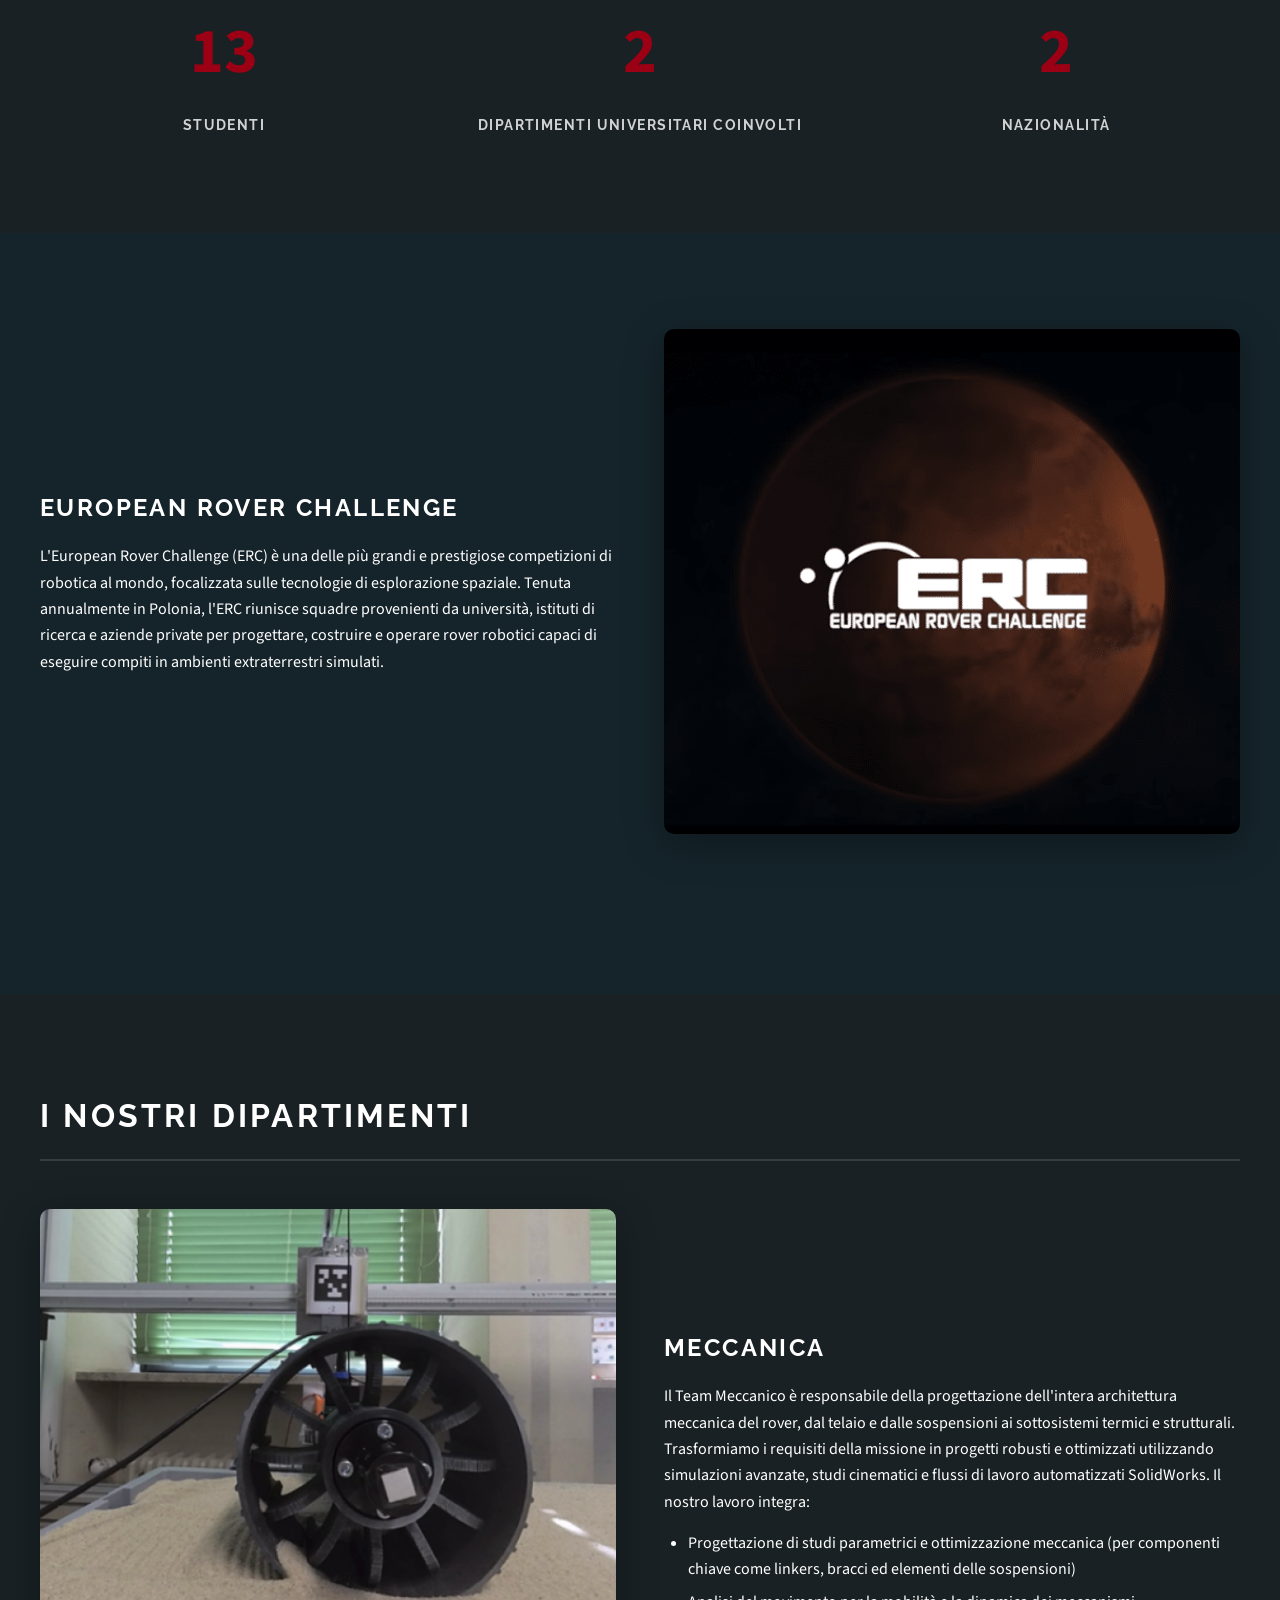
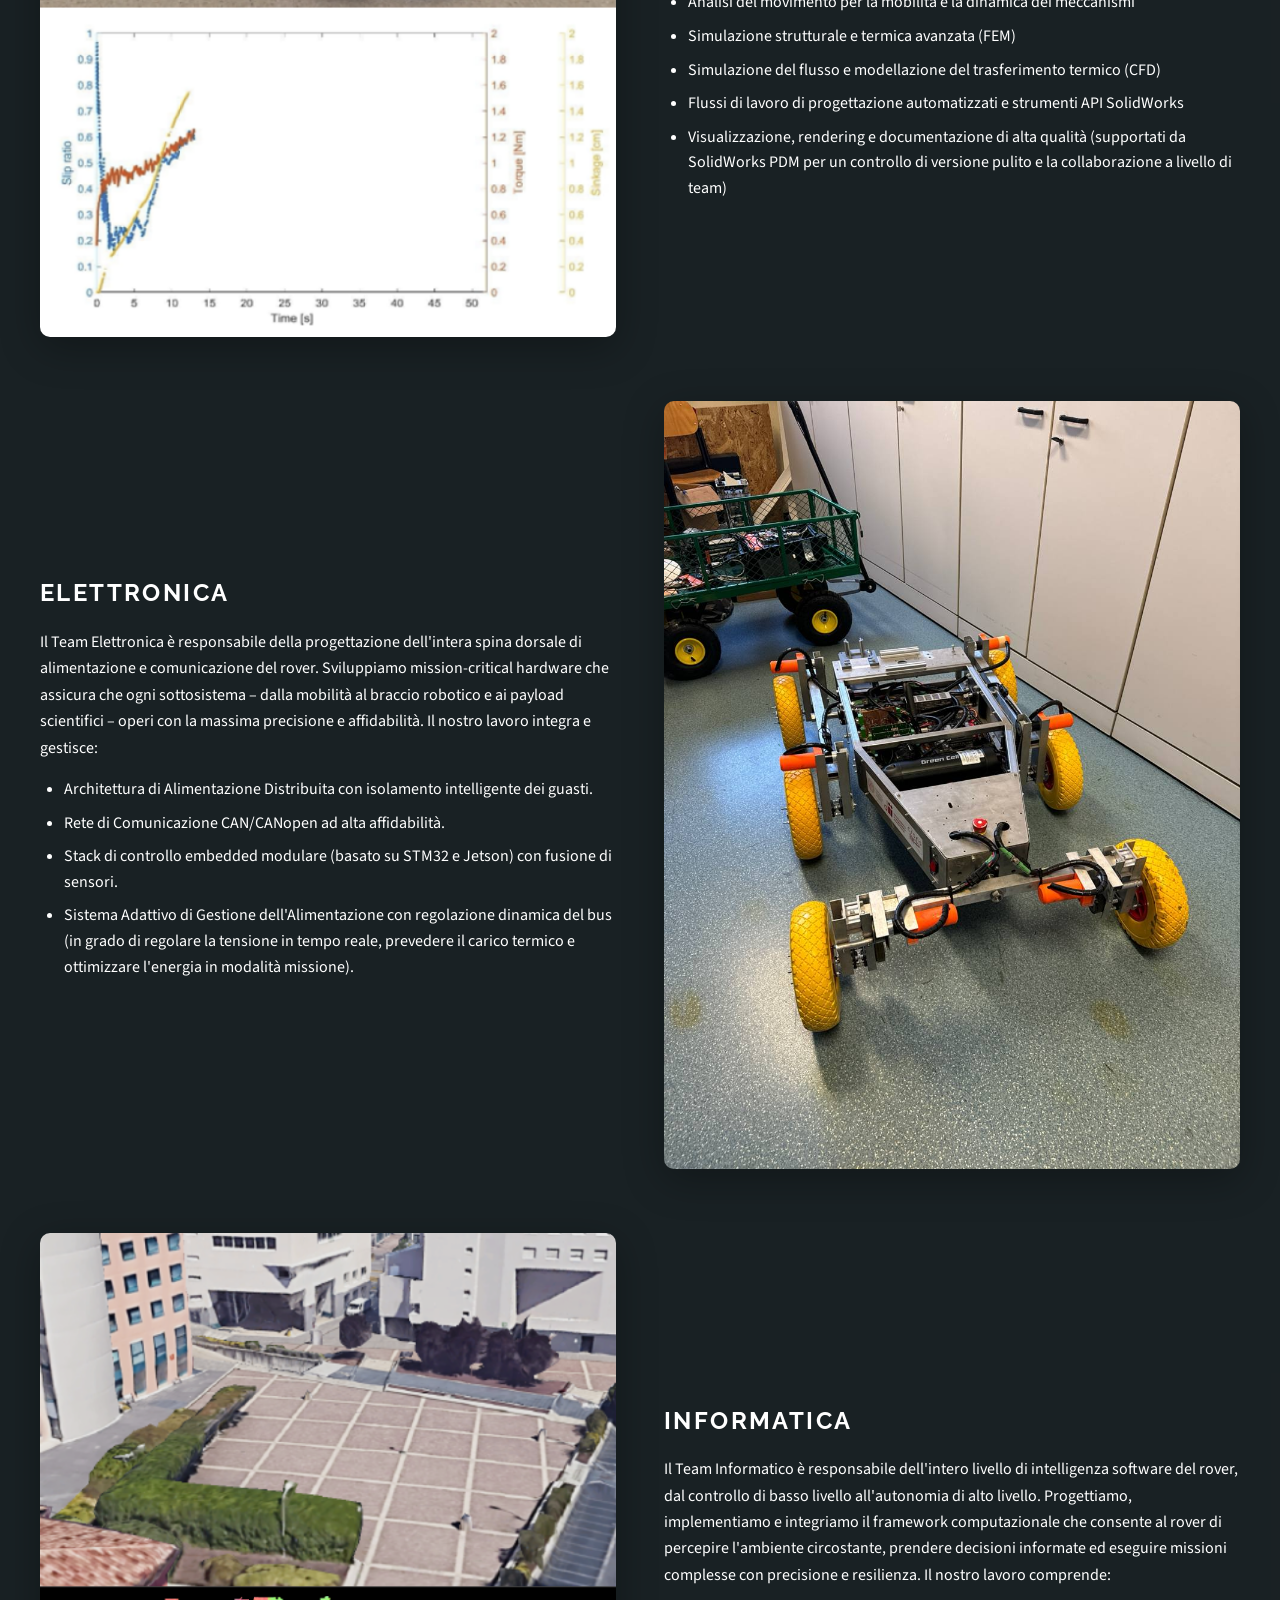
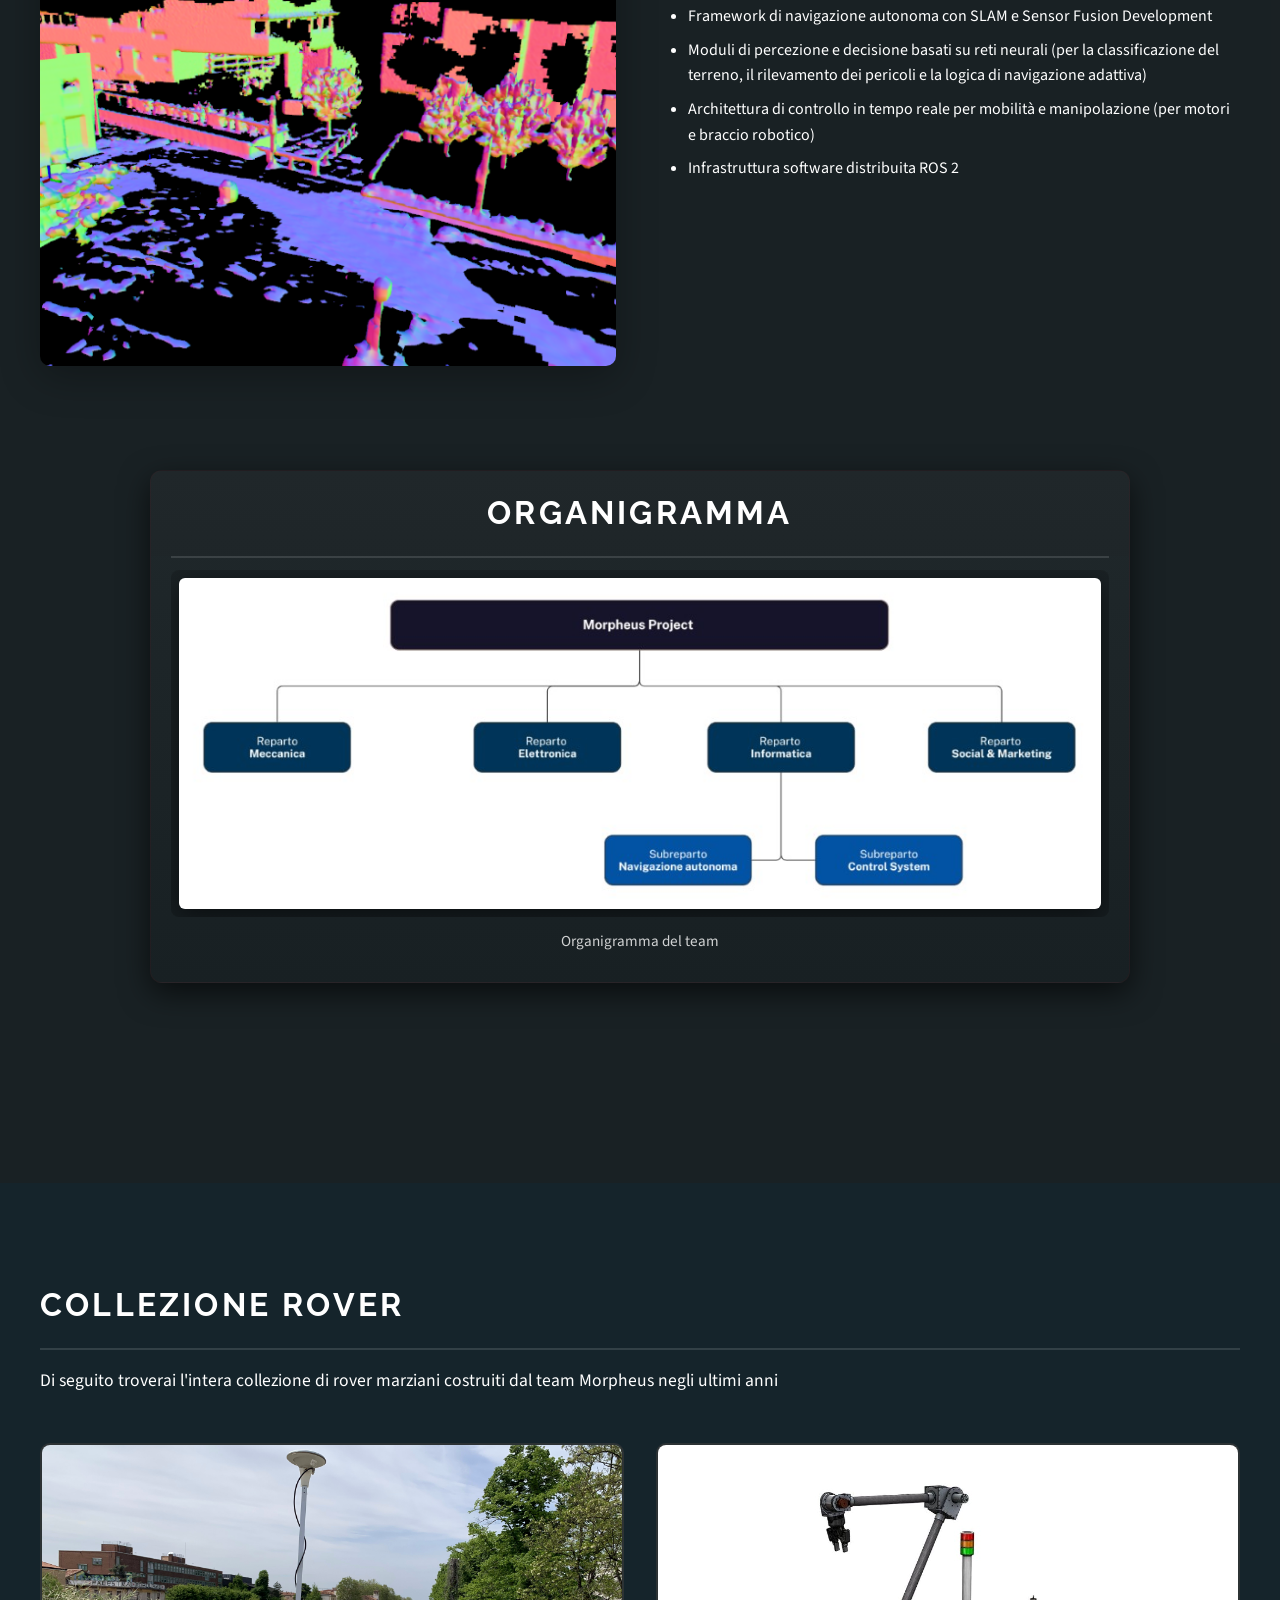
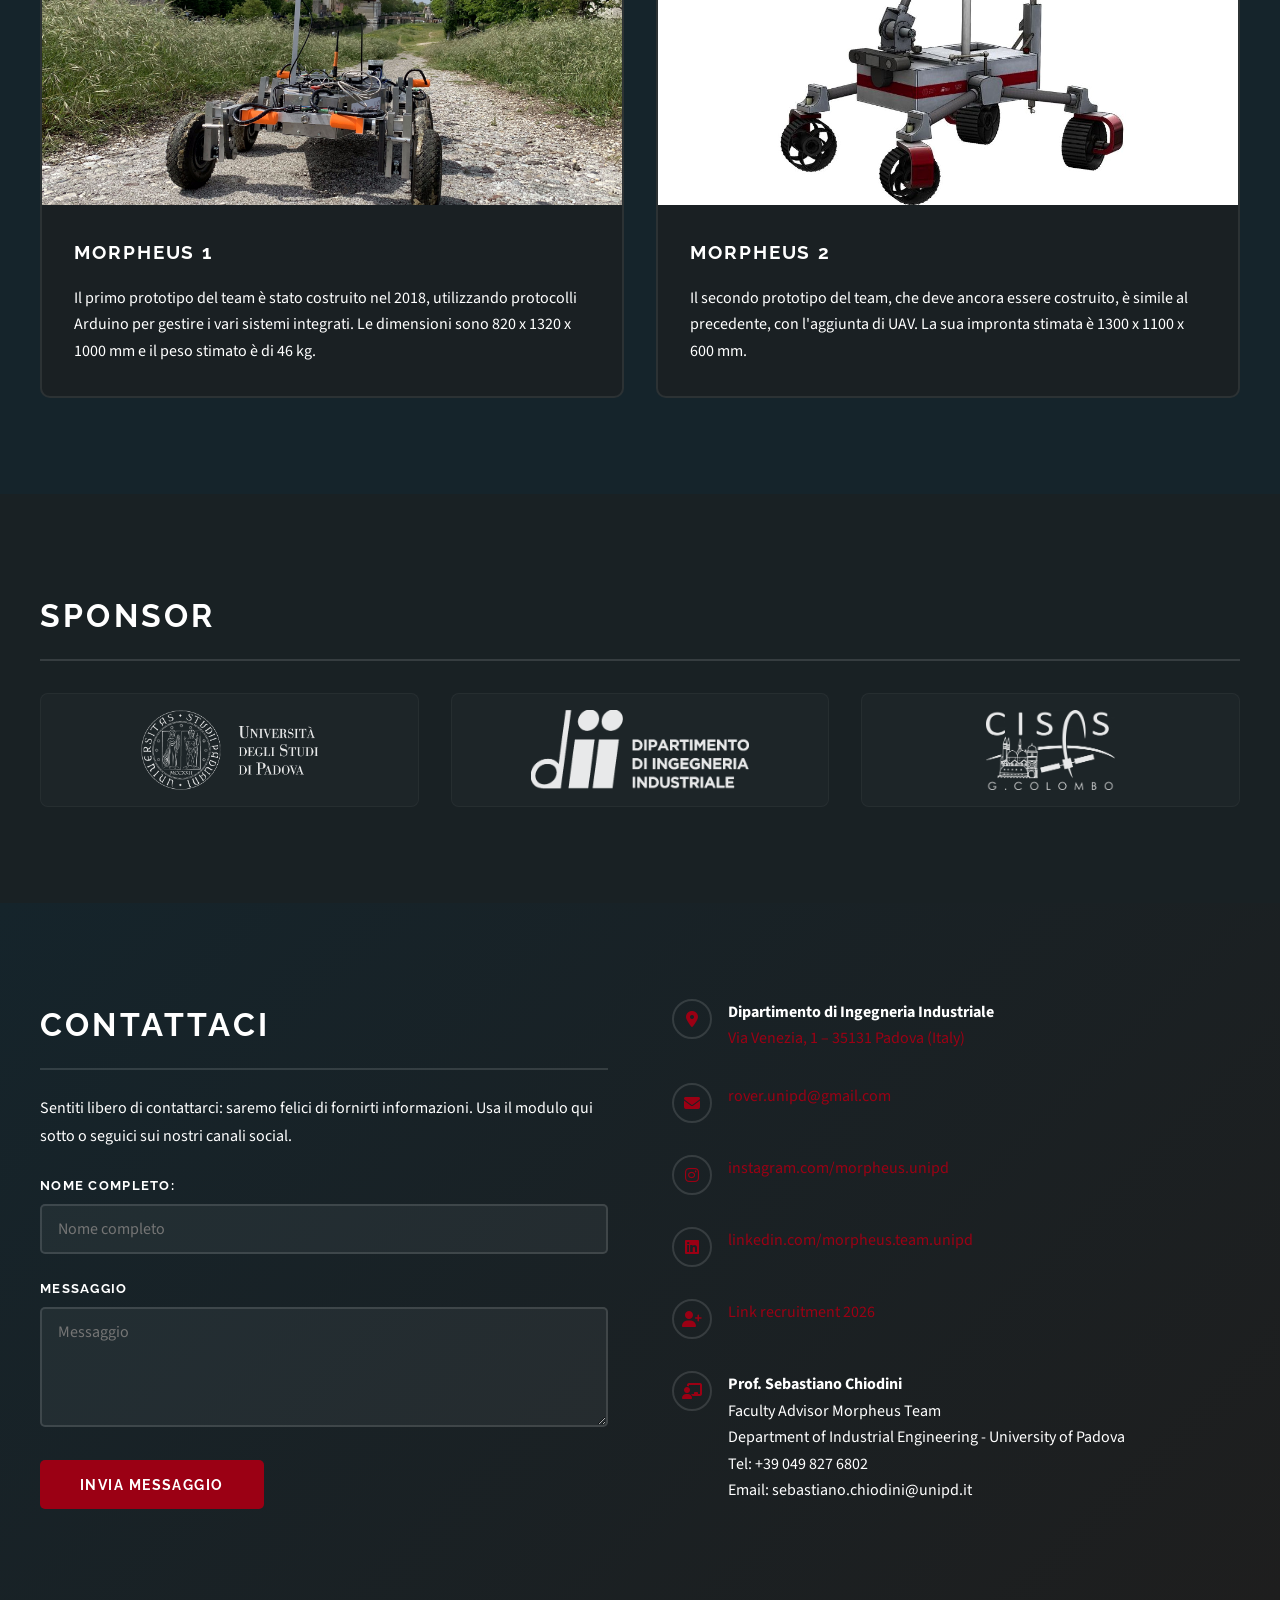
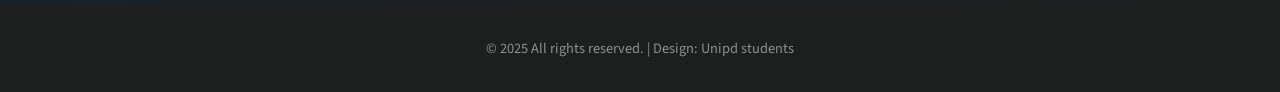
==== commit c886c451: "modificato pulsante 'Unisciti al Team'" ====
--- a/index.html
+++ b/index.html
@@ -9,6 +9,9 @@
     <link rel="stylesheet" href="assets/main.css">
     <script src="assets/js/main.js"></script>
     <script src="assets/js/i18n.js"></script>
+    <meta name='author' content='Morpheus Team'>
+    <meta name='description' content='Home page'>
+    <link rel="icon" href="images/logo.png" type="image/png" sizes="16x16">
 </head>
 
 <body>
@@ -27,7 +30,9 @@
                 <a href="#rover" data-i18n="nav.rover">Rover</a>
                 <a href="#sponsor" data-i18n="nav.sponsors">Sponsor</a>
                 <a id="contattaci" href="#contatti" data-i18n="nav.contact">Unisciti al Team</a>
-                <button onclick="changeLanguage()">IT</button>
+                <button id="langBtn" onclick="changeLanguage()" aria-label="Change language">
+                    <img class="flag" src="https://flagcdn.com/24x18/it.png" alt="IT flag"> IT
+                </button>
             </div>
         </nav>
     </header>
@@ -68,7 +73,7 @@
                 </div>
                 <div class="stat-item">
                     <span class="counter" data-target="4">0</span>
-                    <p class="stat-label" data-i18n="stats.departments">Dipartimenti</p>
+                    <p class="stat-label" data-i18n="stats.departments">Dipartimenti </p>
                 </div>
                 <div class="stat-item">
                     <span class="counter" data-target="4">0</span>
@@ -79,7 +84,7 @@
     </section>
 
     <section class="section" id="obiettivo">
-        <div class="section-inner">        
+        <div class="section-inner">
             <div class="spotlight reverse">
                 <div class="spotlight-image">
                     <a href="https://roverchallenge.eu/" target="_blank"><img src="images/erc.png" alt="European Rover Challenge" /></a>
@@ -117,6 +122,7 @@
             </div>
 
             <div class="spotlight reverse" style="margin-top: 3rem;">
+
                 <div class="spotlight-image">
                     <img src="images/elettronica.jpg" alt="Elettronica" />
                 </div>
@@ -149,6 +155,16 @@
                     </ul>
                 </div>
             </div>
+
+            <div class="spotlight" style="margin-top: 3rem;">
+                <figure class="organigram">
+                    <h2 class="section-title" data-i18n="departments.organigram.title">Organigramma</h2>
+                    <div class="organigram-wrap">
+                        <img src="images/organigramma.jpg" alt="Organigramma" />
+                    </div>
+                    <figcaption data-i18n="departments.organigram.caption">Organigramma del team</figcaption>
+                </figure>
+            </div>
         </div>
     </section>
 
@@ -208,7 +224,7 @@
                     <div class="contact-icon"><i class="fas fa-map-marker-alt"></i></div>
                     <div>
                         <strong>Dipartimento di Ingegneria Industriale</strong><br>
-                        <a href="https://www.google.com/maps/place/Complesso+di+Ingegneria+Industriale" target="_blank">Via Venezia, 1 – 35131 Padova (Italy)</a>
+                        <a href="https://maps.app.goo.gl/WWVr7VeECGNdBrpk6" target="_blank">Via Venezia, 1 – 35131 Padova (Italy)</a>
                     </div>
                 </div>
                 <div class="contact-item">
@@ -232,7 +248,7 @@
                 <div class="contact-item">
                     <div class="contact-icon"><i class="fas fa-user-plus"></i></div>
                     <div>
-                        <a href="https://docs.google.com/forms/d/e/1FAIpQLSdoBqwgTXvPUJMrYC8BNGIkyYxEpltJdzCcBKwR70RxFEfuxw/viewform" target="_blank">Link recruitment 2026</a>
+                        <a href="https://docs.google.com/forms/d/e/1FAIpQLSdrKTGWiMhl9nVWRvkQrJD3f-8JjMPFy8L71D8y89dBNwhsrQ/viewform" target="_blank">Link recruitment 2026</a>
                     </div>
                 </div>
                 <div class="contact-item">
--- a/assets/main.css
+++ b/assets/main.css
@@ -20,6 +20,8 @@
  body.is-loading .hero-content {
      opacity: 0;
  }
+
+
  /* Sponsors */
  
  .sponsors-grid {
@@ -61,6 +63,8 @@
      opacity: 1;
      transform: scale(1.03);
  }
+
+
  /* Header */
  
  header {
@@ -123,6 +127,25 @@
      padding: 0;
  }
  
+/* Ensure emoji flags render correctly by providing emoji-capable font fallbacks */
+
+.nav-links button {
+    font-family: 'Segoe UI Emoji', 'Noto Color Emoji', 'Apple Color Emoji', sans-serif;
+}
+
+
+/* Flag image styling inside language button */
+
+.nav-links button .flag {
+    width: 20px;
+    height: auto;
+    margin-right: 0.5rem;
+    vertical-align: middle;
+}
+
+
+/* Ensure emoji flags render correctly by providing emoji-capable font fallbacks */
+
  .nav-links a::after,
  .nav-links button::after {
      content: '';
@@ -140,6 +163,7 @@
      width: 100%;
  }
 
+ 
  .nav-links #contattaci {
     color: #9B0014;
  }
@@ -184,129 +208,190 @@
      backdrop-filter: blur(5px);
      z-index: 999;
  }
+
+/* Organigram styling */
+
+.organigram {
+    max-width: 980px;
+    margin: 2.5rem auto;
+    background: linear-gradient(180deg, rgba(255, 255, 255, 0.03), rgba(0, 0, 0, 0.02));
+    border-radius: 12px;
+    padding: 1rem 1.25rem 1.75rem;
+    box-shadow: 0 10px 30px rgba(0, 0, 0, 0.6);
+    border: 1px solid rgba(155, 0, 20, 0.08);
+}
+
+.organigram .section-title {
+    margin: 0 0 0.75rem 0;
+    text-align: center;
+}
+
+.organigram-wrap {
+    display: block;
+    width: 100%;
+    overflow: hidden;
+    padding: 0.5rem;
+    background: rgba(0, 0, 0, 0.12);
+    border-radius: 8px;
+}
+
+.organigram-wrap img {
+    display: block;
+    width: 100%;
+    height: auto;
+    border-radius: 6px;
+    box-shadow: 0 6px 24px rgba(0, 0, 0, 0.5);
+}
+
+.organigram figcaption {
+    margin-top: 0.75rem;
+    text-align: center;
+    color: rgba(255, 255, 255, 0.8);
+    font-size: 0.95rem;
+}
+
+@media (max-width: 720px) {
+    .organigram {
+        padding: 0.75rem;
+    }
+    .organigram .section-title {
+        font-size: 1.05rem;
+    }
+}
  
  /* Hero Banner */
-        .hero {
-            min-height: 100vh;
-            display: flex;
-            align-items: center;
-            justify-content: center;
-            text-align: center;
-            padding: 8rem 2rem 4rem;
-            background-image: url('/images/sfondo-hero.jpg');
-            background-size: cover;
-            background-position: center;
-            background-repeat: no-repeat;
-            position: relative;
-            overflow: hidden;
-        }
-
-        .hero::before {
-            content: '';
-            position: absolute;
-            top: 0;
-            left: 0;
-            right: 0;
-            bottom: 0;
-            background: rgba(0, 0, 0, 0.5);
-            z-index: 1;
-        }
-
-        .hero-content {
-            max-width: 800px;
-            position: relative;
-            z-index: 2;
-            opacity: 0;
-            animation: heroFadeIn 1.5s ease forwards;
-            animation-delay: 0.3s;
-        }
-
-        @keyframes heroFadeIn {
-            from {
-                opacity: 0;
-                transform: translateY(50px);
-            }
-            to {
-                opacity: 1;
-                transform: translateY(0);
-            }
-        }
-
-        .hero-icon {
-            width: 150px;
-            height: 150px;
-            margin: 0 auto 2rem;
-            border: 3px solid rgba(255, 255, 255, 0.2);
-            border-radius: 50%;
-            display: flex;
-            align-items: center;
-            justify-content: center;
-            background: rgba(255, 255, 255, 0.05);
-            animation: iconPulseIn 2s ease infinite;
-            animation-delay: 1s;
-            overflow: hidden;
-        }
-
-        .hero-icon img {
-            width: 100%;
-            height: 100%;
-            object-fit: cover;
-            border-radius: 50%;
-        }
-
-        @keyframes iconPulseIn {
-            0% { transform: scale(1); box-shadow: 0 0 0 0 rgba(155, 0, 20, 0.7); }
-            50% { transform: scale(1.05); box-shadow: 0 0 0 20px rgba(155, 0, 20, 0); }
-            100% { transform: scale(1); box-shadow: 0 0 0 0 rgba(155, 0, 20, 0); }
-        }
-
-        .hero h1 {
-            font-family: 'Raleway', sans-serif;
-            font-size: 3rem;
-            font-weight: 700;
-            letter-spacing: 0.1em;
-            text-transform: uppercase;
-            margin-bottom: 1rem;
-            opacity: 0;
-            animation: titleSlideIn 1s ease forwards;
-            animation-delay: 0.6s;
-        }
-
-        @keyframes titleSlideIn {
-            from {
-                opacity: 0;
-                transform: translateX(-50px);
-                filter: blur(10px);
-            }
-            to {
-                opacity: 1;
-                transform: translateX(0);
-                filter: blur(0);
-            }
-        }
-
-        .hero p {
-            font-size: 1.1rem;
-            color: rgba(255, 255, 255, 0.8);
-            margin-bottom: 2rem;
-            line-height: 1.8;
-            opacity: 0;
-            animation: subtitleSlideIn 1s ease forwards;
-            animation-delay: 0.9s;
-        }
-
-        @keyframes subtitleSlideIn {
-            from {
-                opacity: 0;
-                transform: translateX(50px);
-                filter: blur(10px);
-            }
-            to {
-                opacity: 1;
-                transform: translateX(0);
-                filter: blur(0);
-            }
-        }
+.hero {
+    min-height: 100vh;
+    display: flex;
+    align-items: center;
+    justify-content: center;
+    text-align: center;
+    padding: 8rem 2rem 4rem;
+    background-image: url('../images/sfondo-hero.jpg');
+    background-size: cover;
+    background-position: center;
+    background-repeat: no-repeat;
+    position: relative;
+    overflow: hidden;
+}
+
+.hero::before {
+    content: '';
+    position: absolute;
+    top: 0;
+    left: 0;
+    right: 0;
+    bottom: 0;
+    background: rgba(0, 0, 0, 0.5);
+    z-index: 1;
+}
+
+.hero-content {
+    max-width: 800px;
+    position: relative;
+    z-index: 2;
+    opacity: 0;
+    animation: heroFadeIn 1.5s ease forwards;
+    animation-delay: 0.3s;
+}
+
+@keyframes heroFadeIn {
+    from {
+        opacity: 0;
+        transform: translateY(50px);
+    }
+    to {
+        opacity: 1;
+        transform: translateY(0);
+    }
+}
+
+.hero-icon {
+    width: 150px;
+    height: 150px;
+    margin: 0 auto 2rem;
+    border: 3px solid rgba(255, 255, 255, 0.2);
+    border-radius: 50%;
+    display: flex;
+    align-items: center;
+    justify-content: center;
+    background: rgba(255, 255, 255, 0.05);
+    animation: iconPulseIn 2s ease infinite;
+    animation-delay: 1s;
+    overflow: hidden;
+}
+
+.hero-icon img {
+    width: 100%;
+    height: 100%;
+    object-fit: cover;
+    border-radius: 50%;
+}
+
+@keyframes iconPulseIn {
+    0% {
+        transform: scale(1);
+        box-shadow: 0 0 0 0 rgba(155, 0, 20, 0.7);
+    }
+    50% {
+        transform: scale(1.05);
+        box-shadow: 0 0 0 20px rgba(155, 0, 20, 0);
+    }
+    100% {
+        transform: scale(1);
+        box-shadow: 0 0 0 0 rgba(155, 0, 20, 0);
+    }
+}
+
+.hero h1 {
+    font-family: 'Raleway', sans-serif;
+    font-size: 3rem;
+    font-weight: 700;
+    letter-spacing: 0.1em;
+    text-transform: uppercase;
+    margin-bottom: 1rem;
+    opacity: 0;
+    animation: titleSlideIn 1s ease forwards;
+    animation-delay: 0.6s;
+}
+
+@keyframes titleSlideIn {
+    from {
+        opacity: 0;
+        transform: translateX(-50px);
+        filter: blur(10px);
+    }
+    to {
+        opacity: 1;
+        transform: translateX(0);
+        filter: blur(0);
+    }
+}
+
+.hero p {
+    font-size: 1.1rem;
+    color: rgba(255, 255, 255, 0.8);
+    margin-bottom: 2rem;
+    line-height: 1.8;
+    opacity: 0;
+    animation: subtitleSlideIn 1s ease forwards;
+    animation-delay: 0.9s;
+}
+
+@keyframes subtitleSlideIn {
+    from {
+        opacity: 0;
+        transform: translateX(50px);
+        filter: blur(10px);
+    }
+    to {
+        opacity: 1;
+        transform: translateX(0);
+        filter: blur(0);
+    }
+}
+
+
  /* Sections */
  
  .section {
@@ -362,6 +447,8 @@
      text-transform: uppercase;
      color: rgba(255, 255, 255, 0.8);
  }
+
+
  /* Spotlight Section */
  
  .spotlight {
@@ -416,6 +503,8 @@
      margin: 0.5rem 0;
      line-height: 1.6;
  }
+
+
  /* Rover Cards */
  
  .rovers-grid {
@@ -464,6 +553,8 @@
      text-transform: uppercase;
      margin-bottom: 1rem;
  }
+
+
  /* Contact Form */
  
  .contact-section {
@@ -571,6 +662,8 @@
  .contact-item a:hover {
      color: #b50018;
  }
+
+
  /* Footer */
  
  footer {
@@ -580,6 +673,8 @@
      font-size: 0.9rem;
      color: rgba(255, 255, 255, 0.5);
  }
+
+
  /* Responsive */
  
  @media (max-width: 980px) {
@@ -696,37 +791,37 @@
      .scroll-indicator {
         bottom: 2rem;
     }
-
     .scroll-arrow {
         width: 25px;
         height: 40px;
     }
-    
     .scroll-text {
         font-size: 0.7rem;
     }
- }
- 
- @media (max-width: 480px) {
-     .hero {
-         padding: 6rem 1rem 3rem;
-     }
-     .hero h1 {
-         font-size: 1.5rem;
-     }
-     .section {
-         padding: 3rem 1rem;
-     }
-     .nav-links.active {
-         min-width: 90%;
-         padding: 2rem 1rem;
-     }
-     .counter {
-         font-size: 2.5rem;
-     }
- }
-
- /* Scroll Indicator */
+}
+
+@media (max-width: 480px) {
+    .hero {
+        padding: 6rem 1rem 3rem;
+    }
+    .hero h1 {
+        font-size: 1.5rem;
+    }
+    .section {
+        padding: 3rem 1rem;
+    }
+    .nav-links.active {
+        min-width: 90%;
+        padding: 2rem 1rem;
+    }
+    .counter {
+        font-size: 2.5rem;
+    }
+}
+
+
+/* Scroll Indicator */
+
 .scroll-indicator {
     position: absolute;
     bottom: 3rem;
@@ -782,7 +877,8 @@
 }
 
 @keyframes scrollBounce {
-    0%, 100% {
+    0%,
+    100% {
         transform: translateY(0);
     }
     50% {
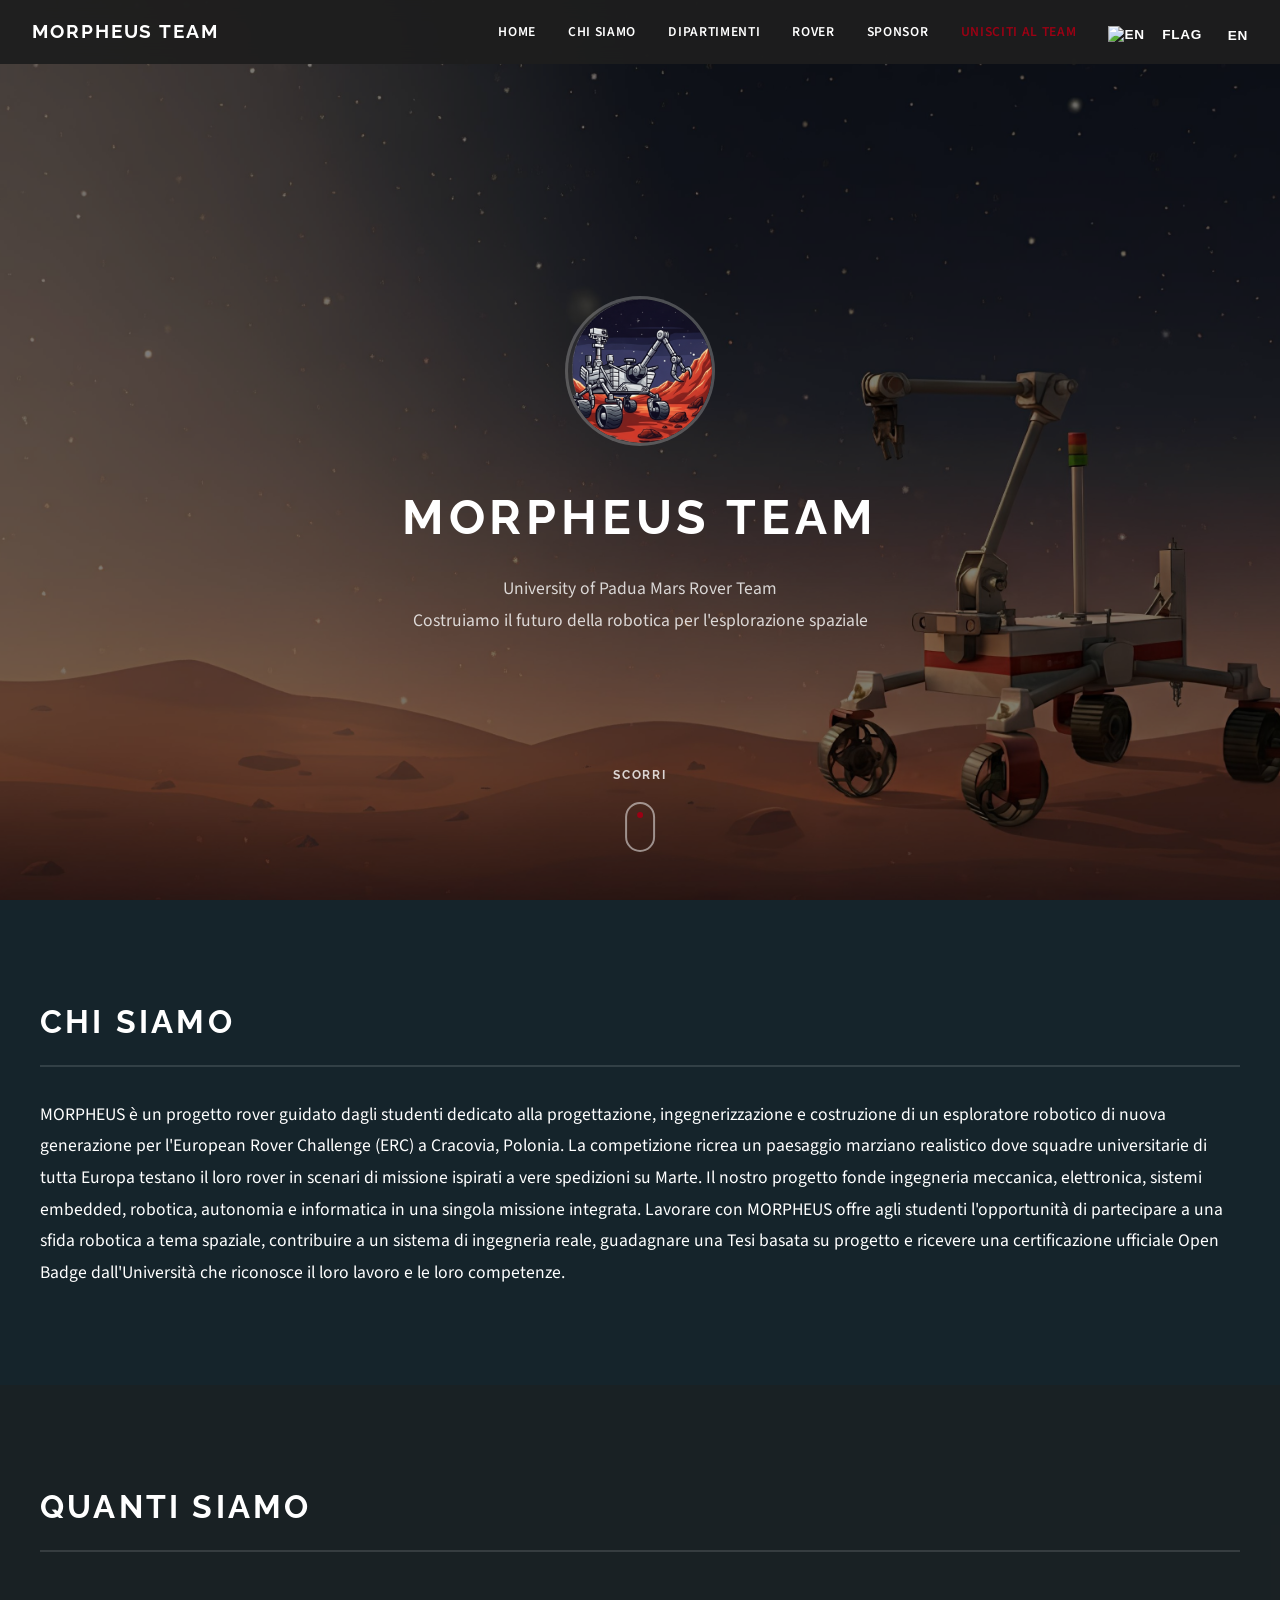
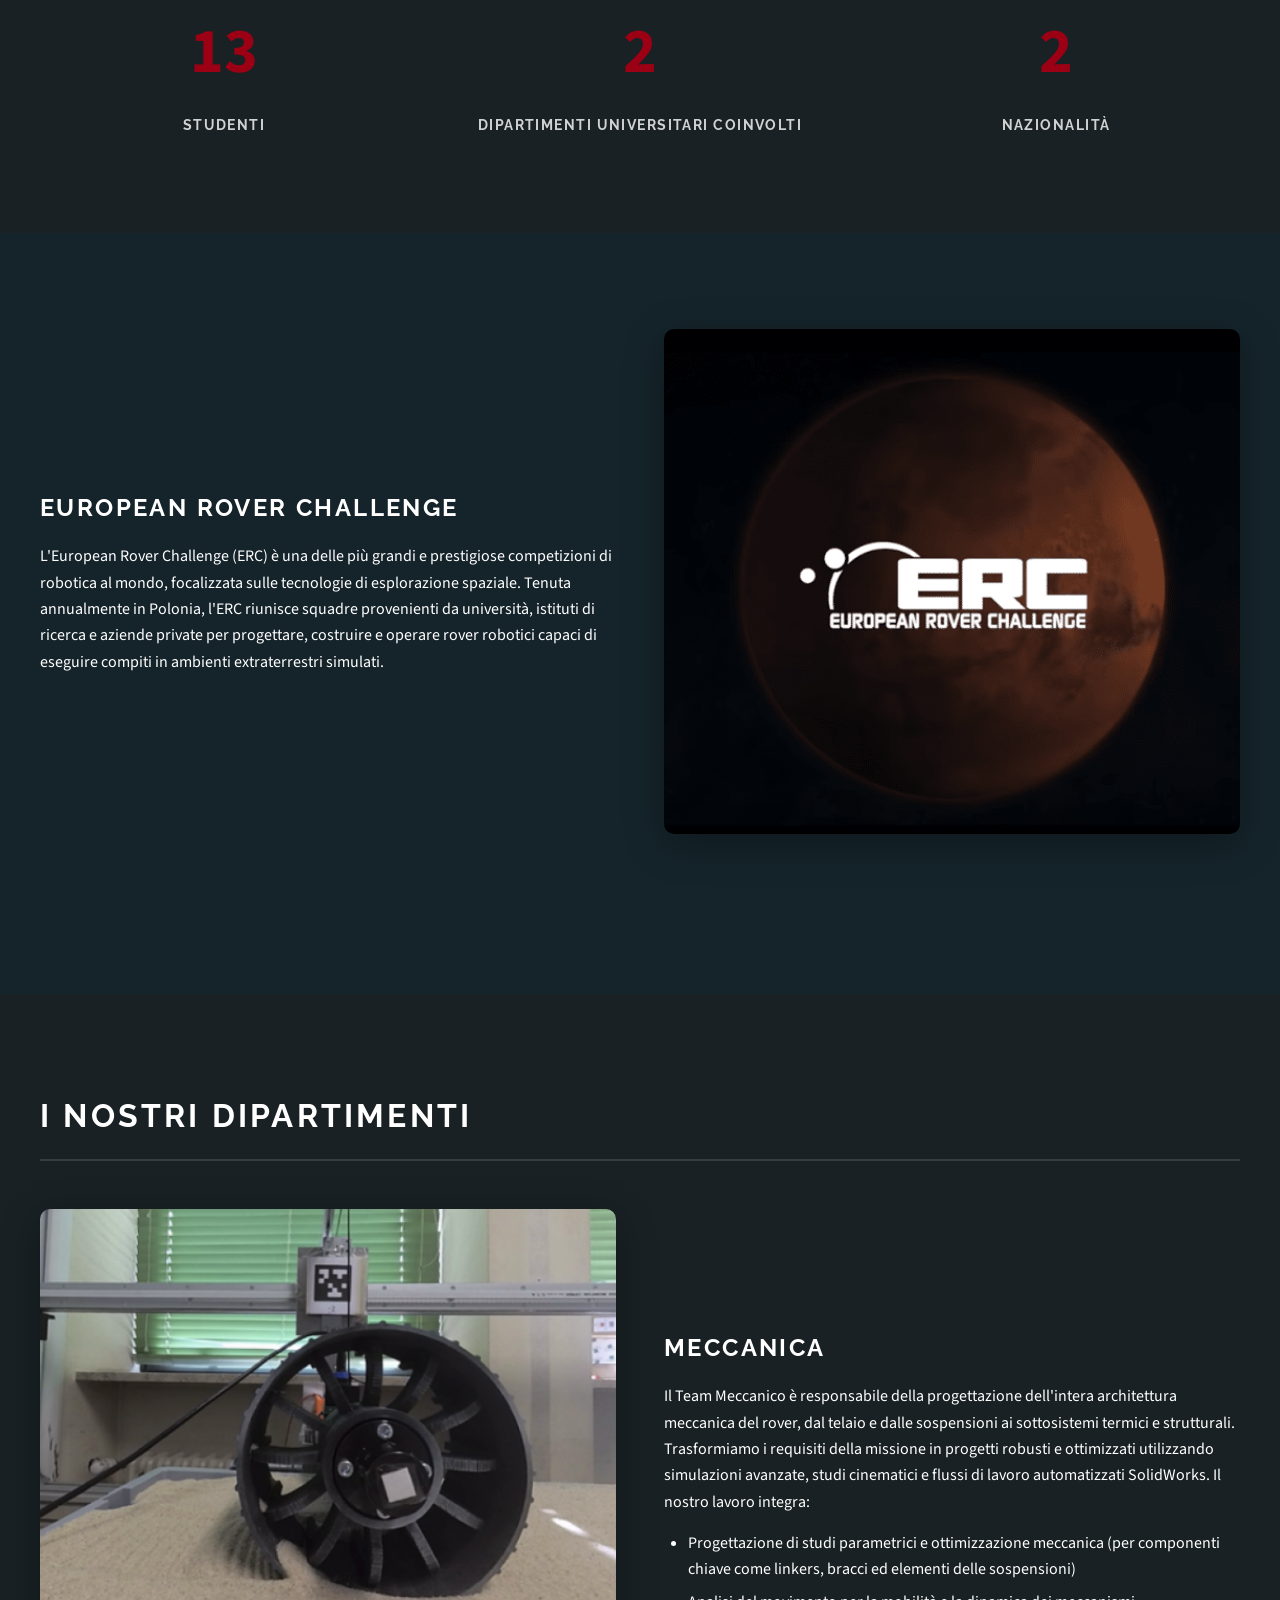
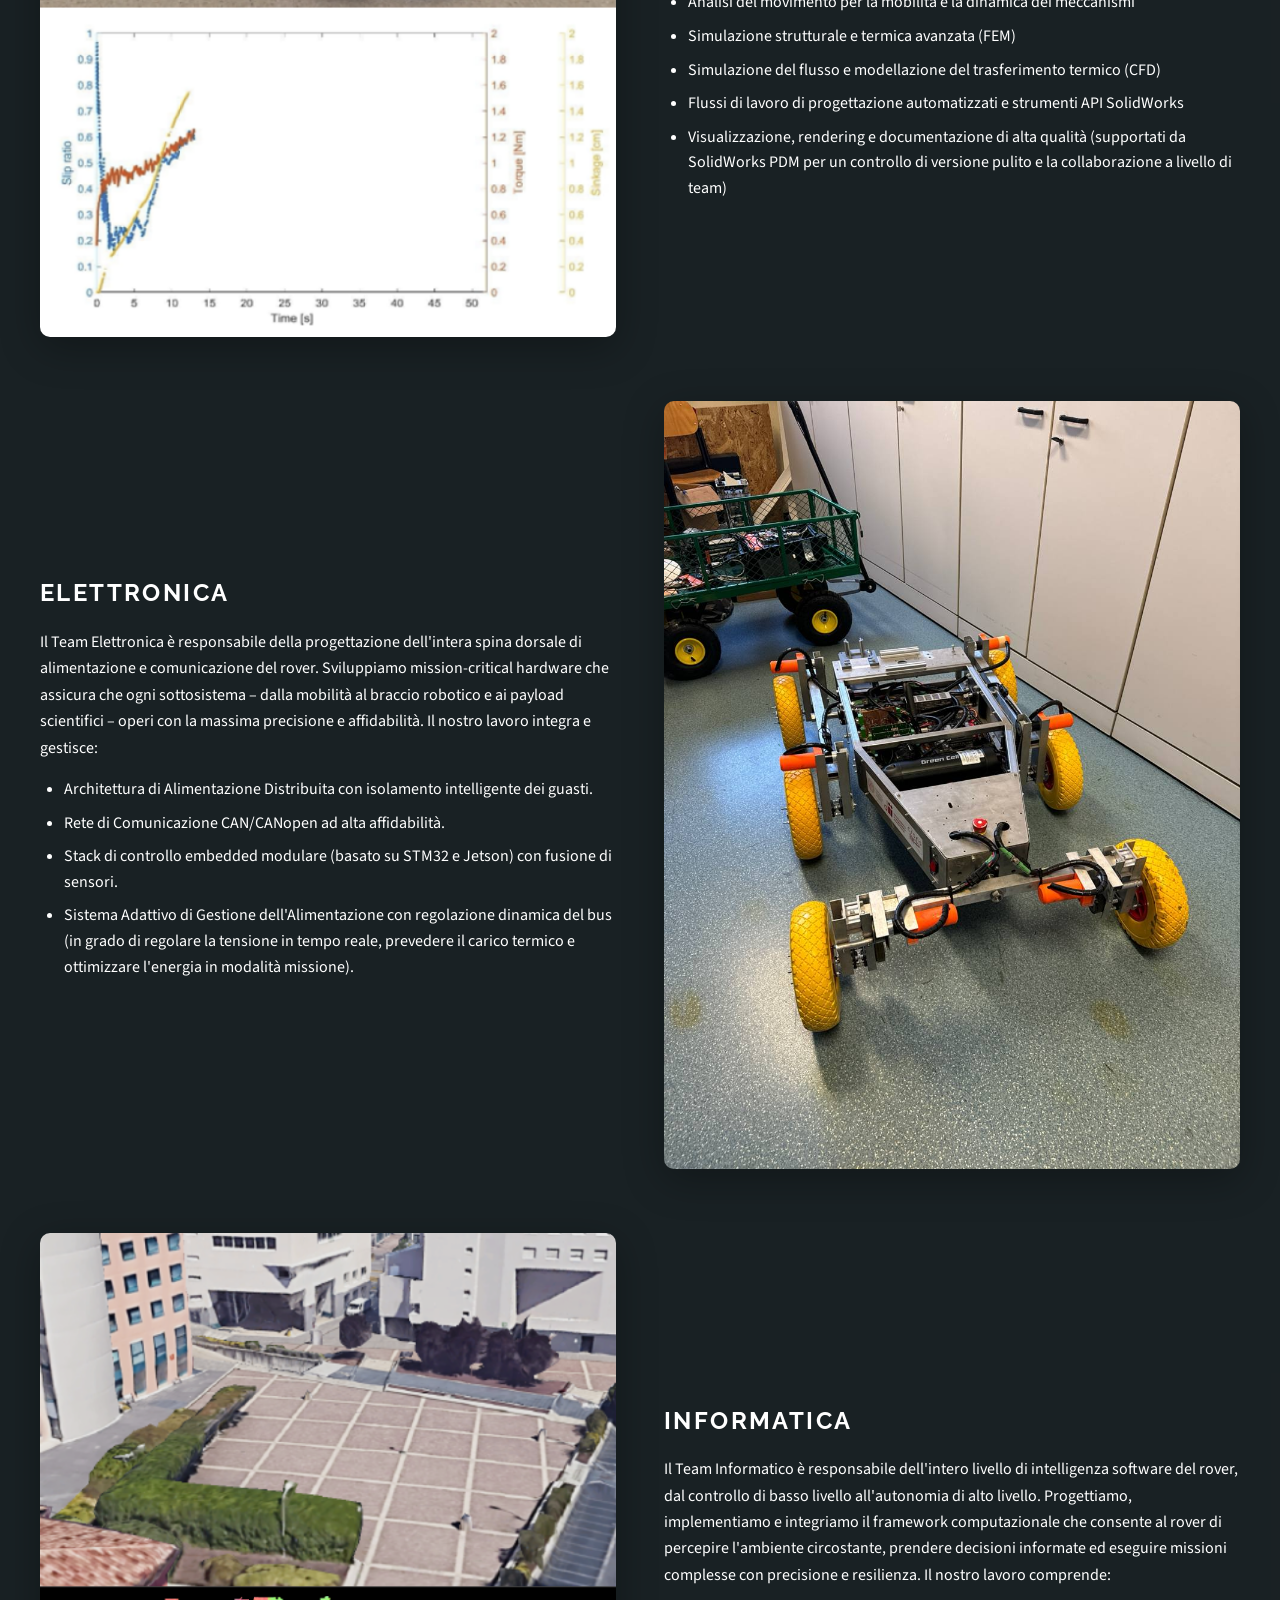
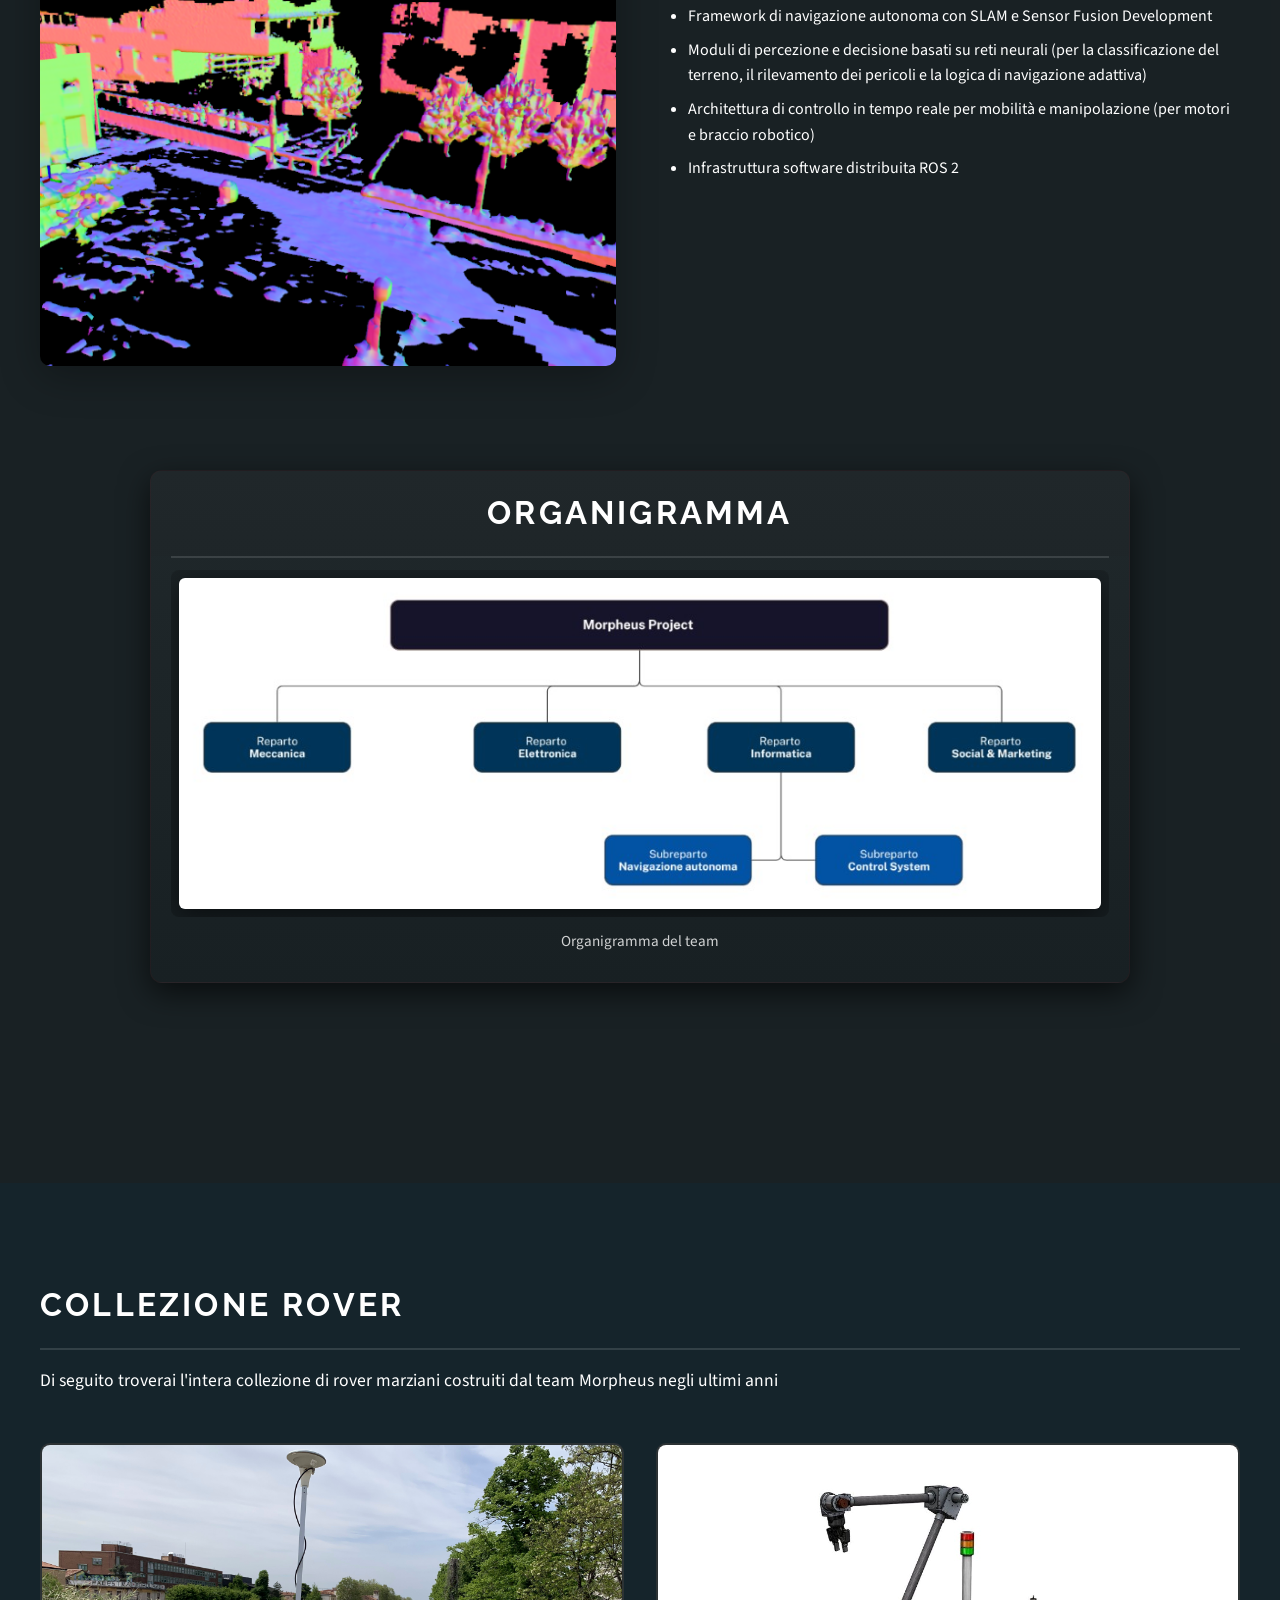
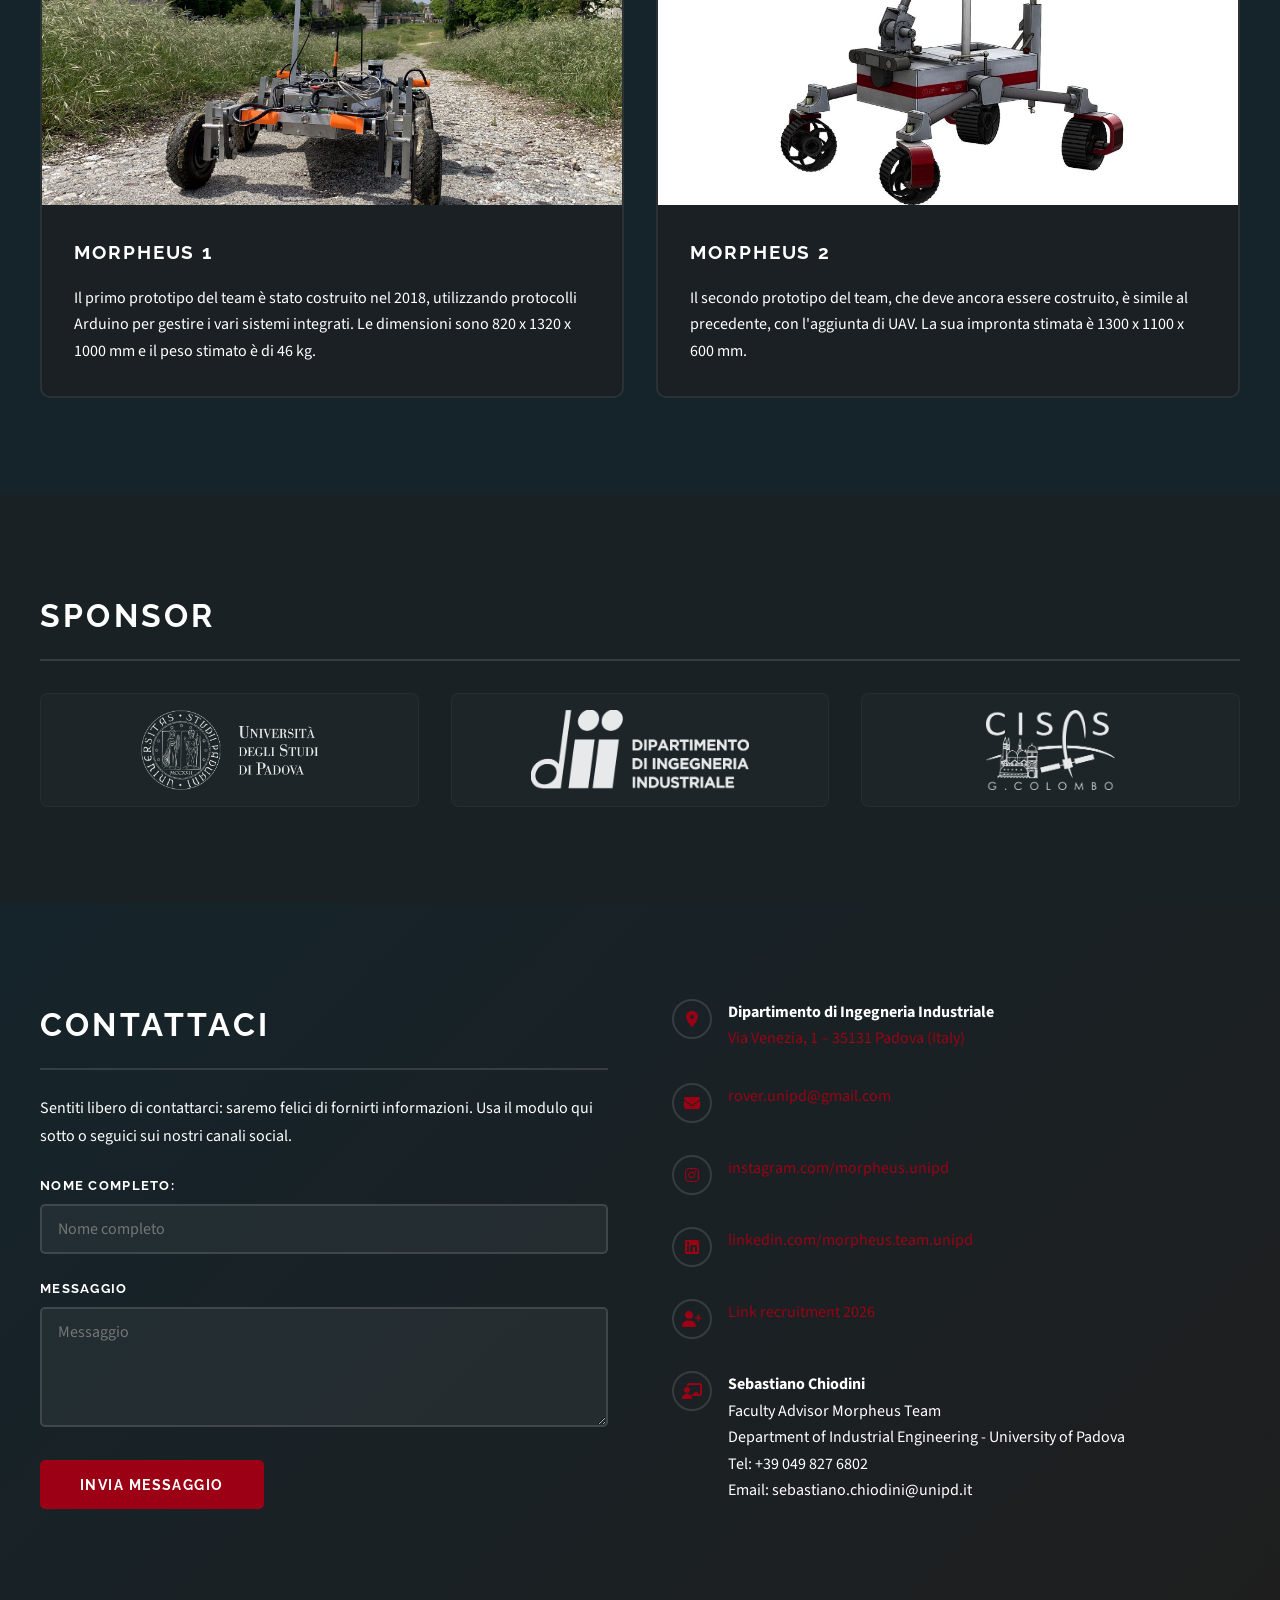
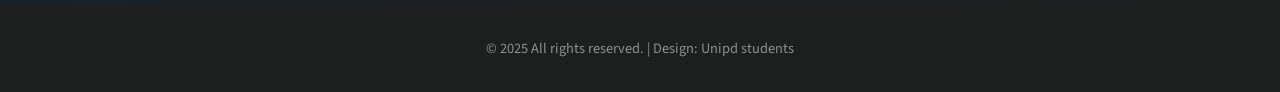
==== commit 51ba818a: "Ultime correzioni Ho sistemato il dettagli del prof" ====
--- a/index.html
+++ b/index.html
@@ -254,7 +254,7 @@
                 <div class="contact-item">
                     <div class="contact-icon"><i class="fas fa-chalkboard-teacher"></i></div>
                     <div>
-                        <strong>Prof. Sebastiano Chiodini</strong><br>Faculty Advisor Morpheus Team<br>Department of Industrial Engineering - University of Padova<br>Tel: +39 049 827 6802<br>Email: sebastiano.chiodini@unipd.it
+                        <strong>Sebastiano Chiodini</strong><br>Faculty Advisor Morpheus Team<br>Department of Industrial Engineering - University of Padova<br>Tel: +39 049 827 6802<br>Email: sebastiano.chiodini@unipd.it
                     </div>
                 </div>
             </div>
@@ -265,4 +265,5 @@
     </footer>
 </body>
 
-</html>+
+</html>
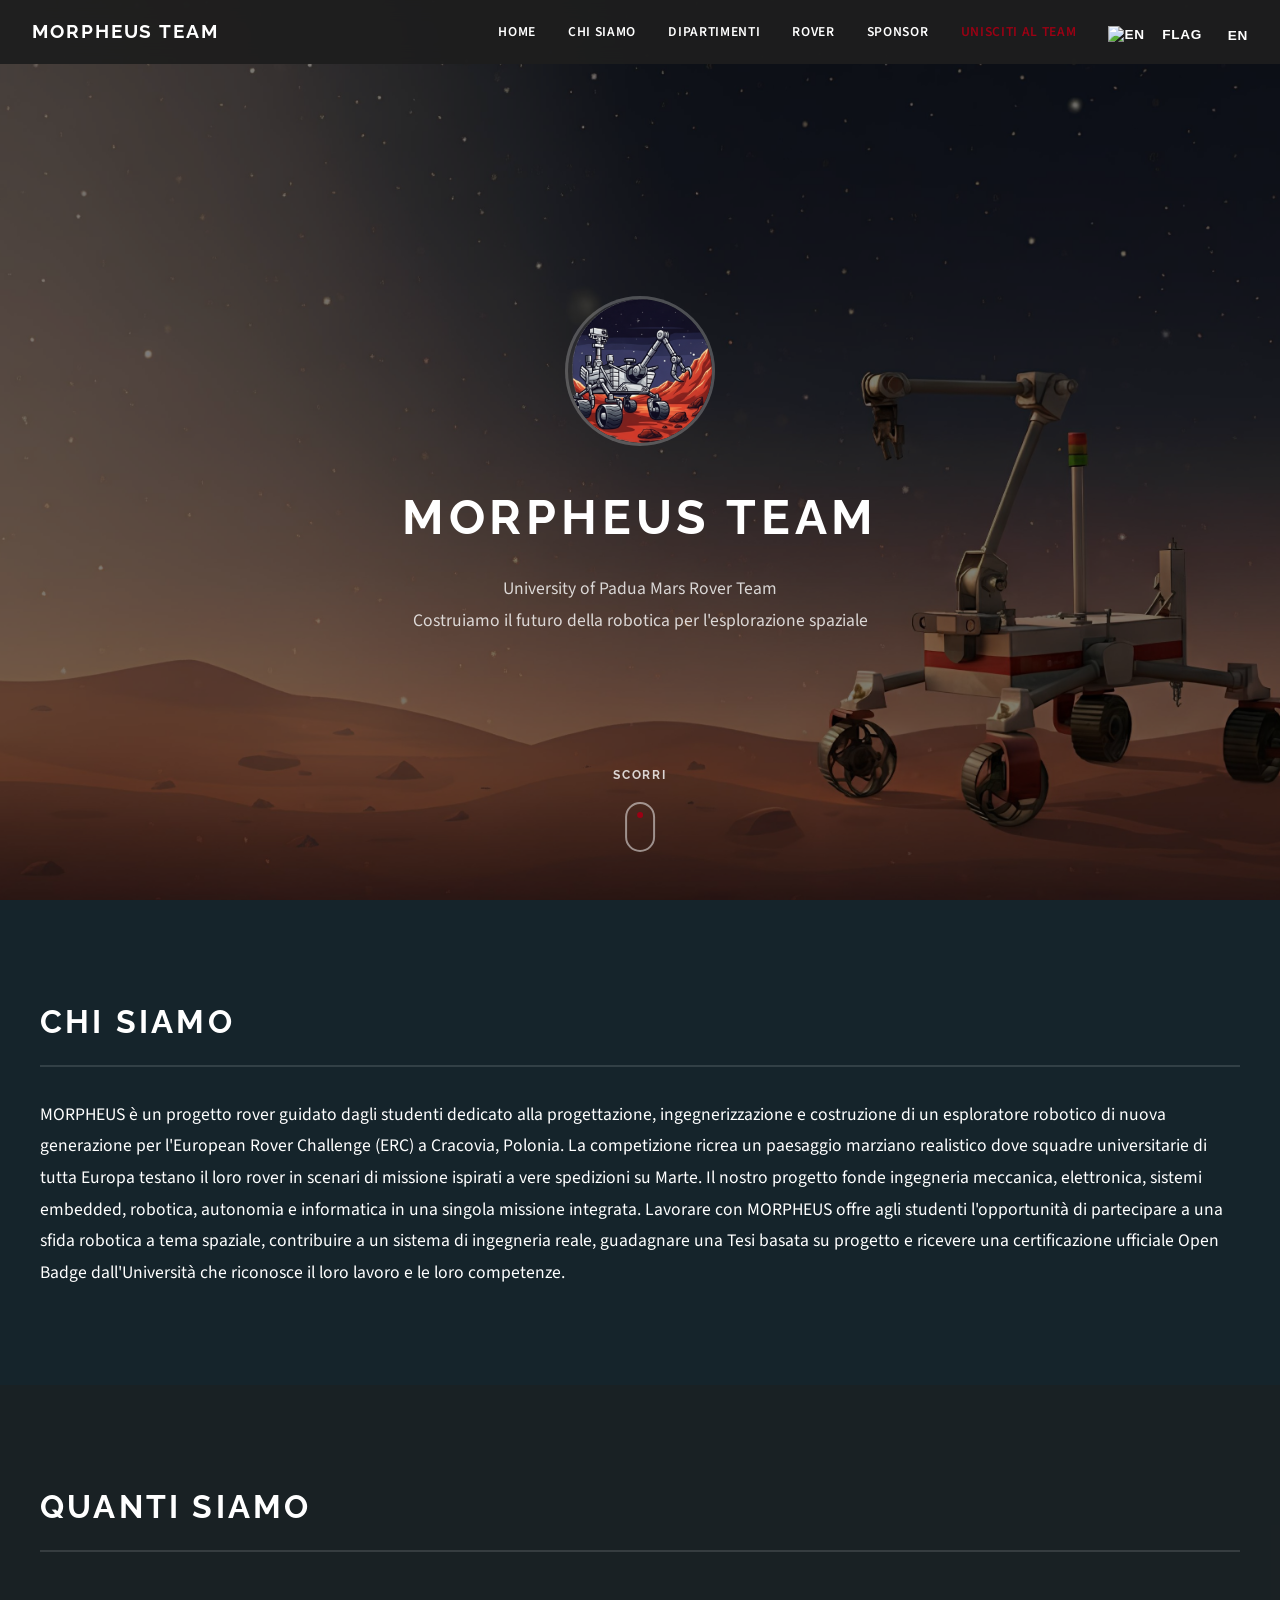
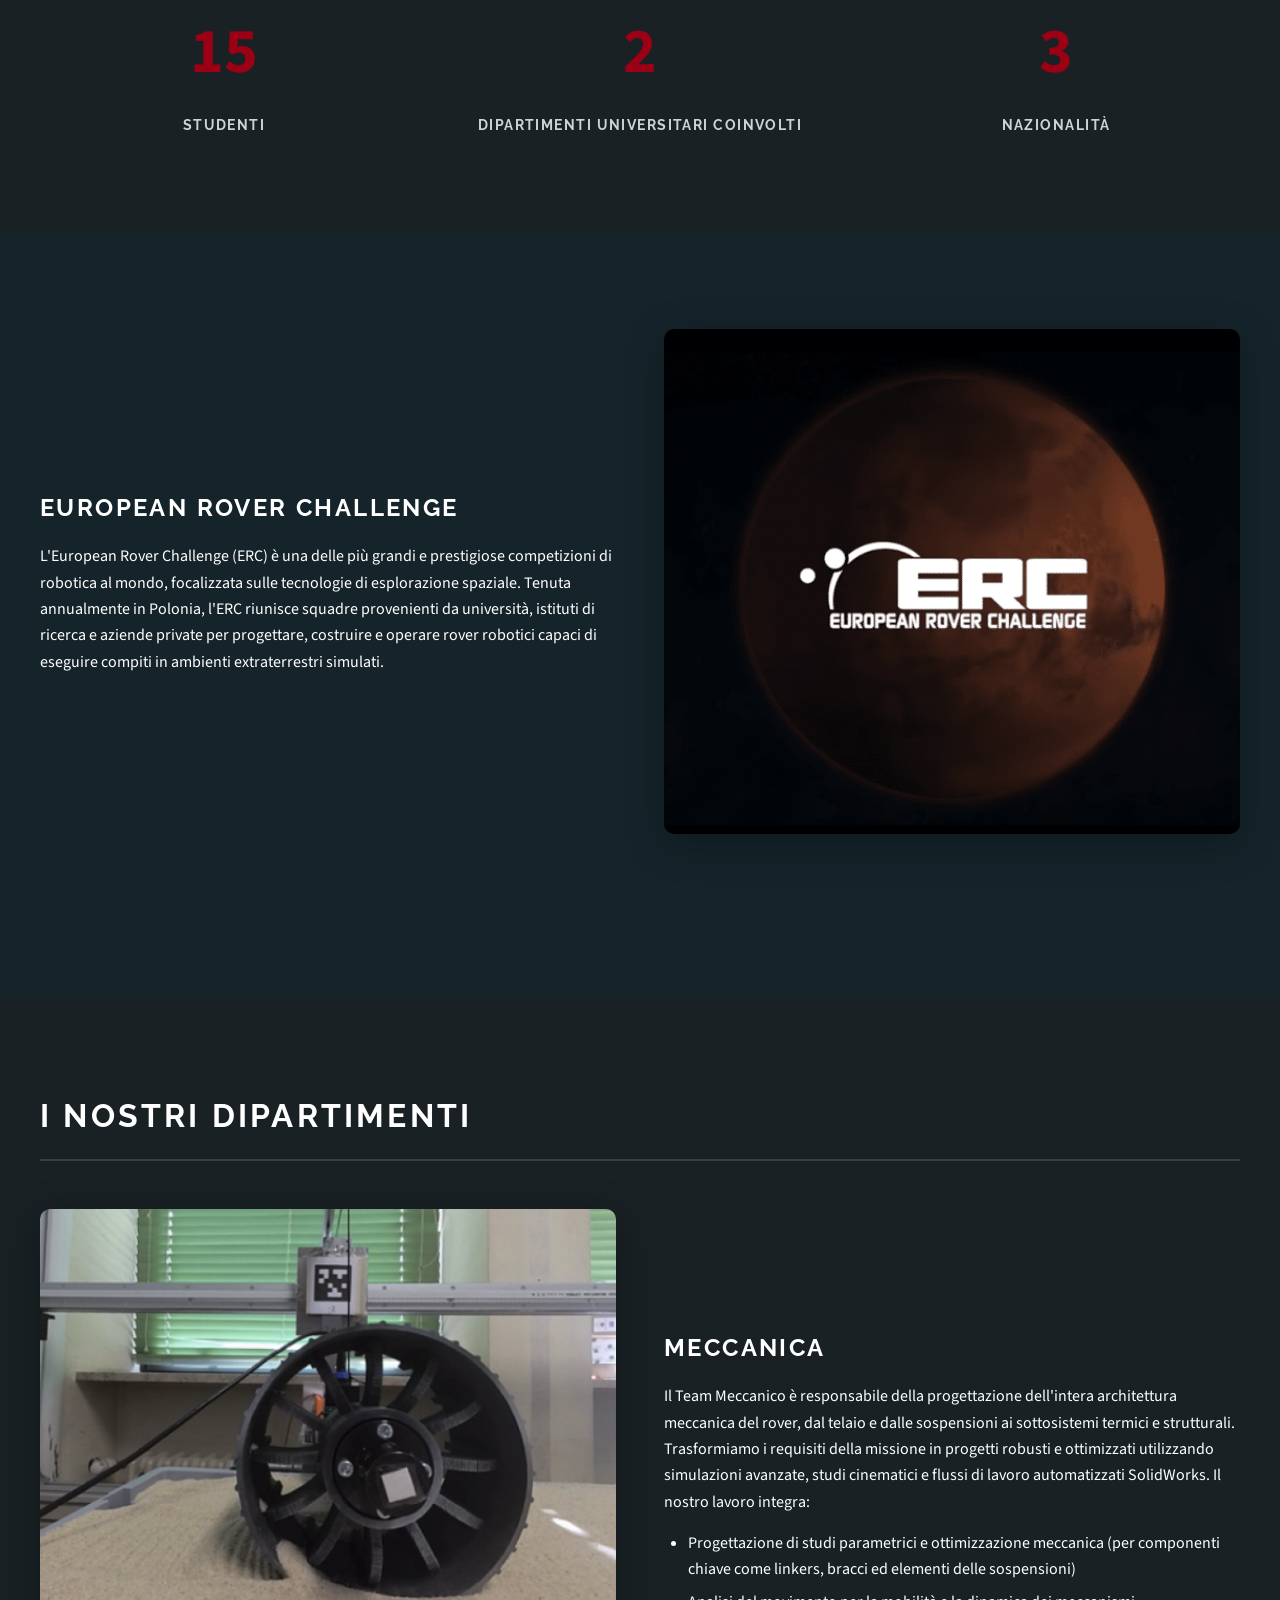
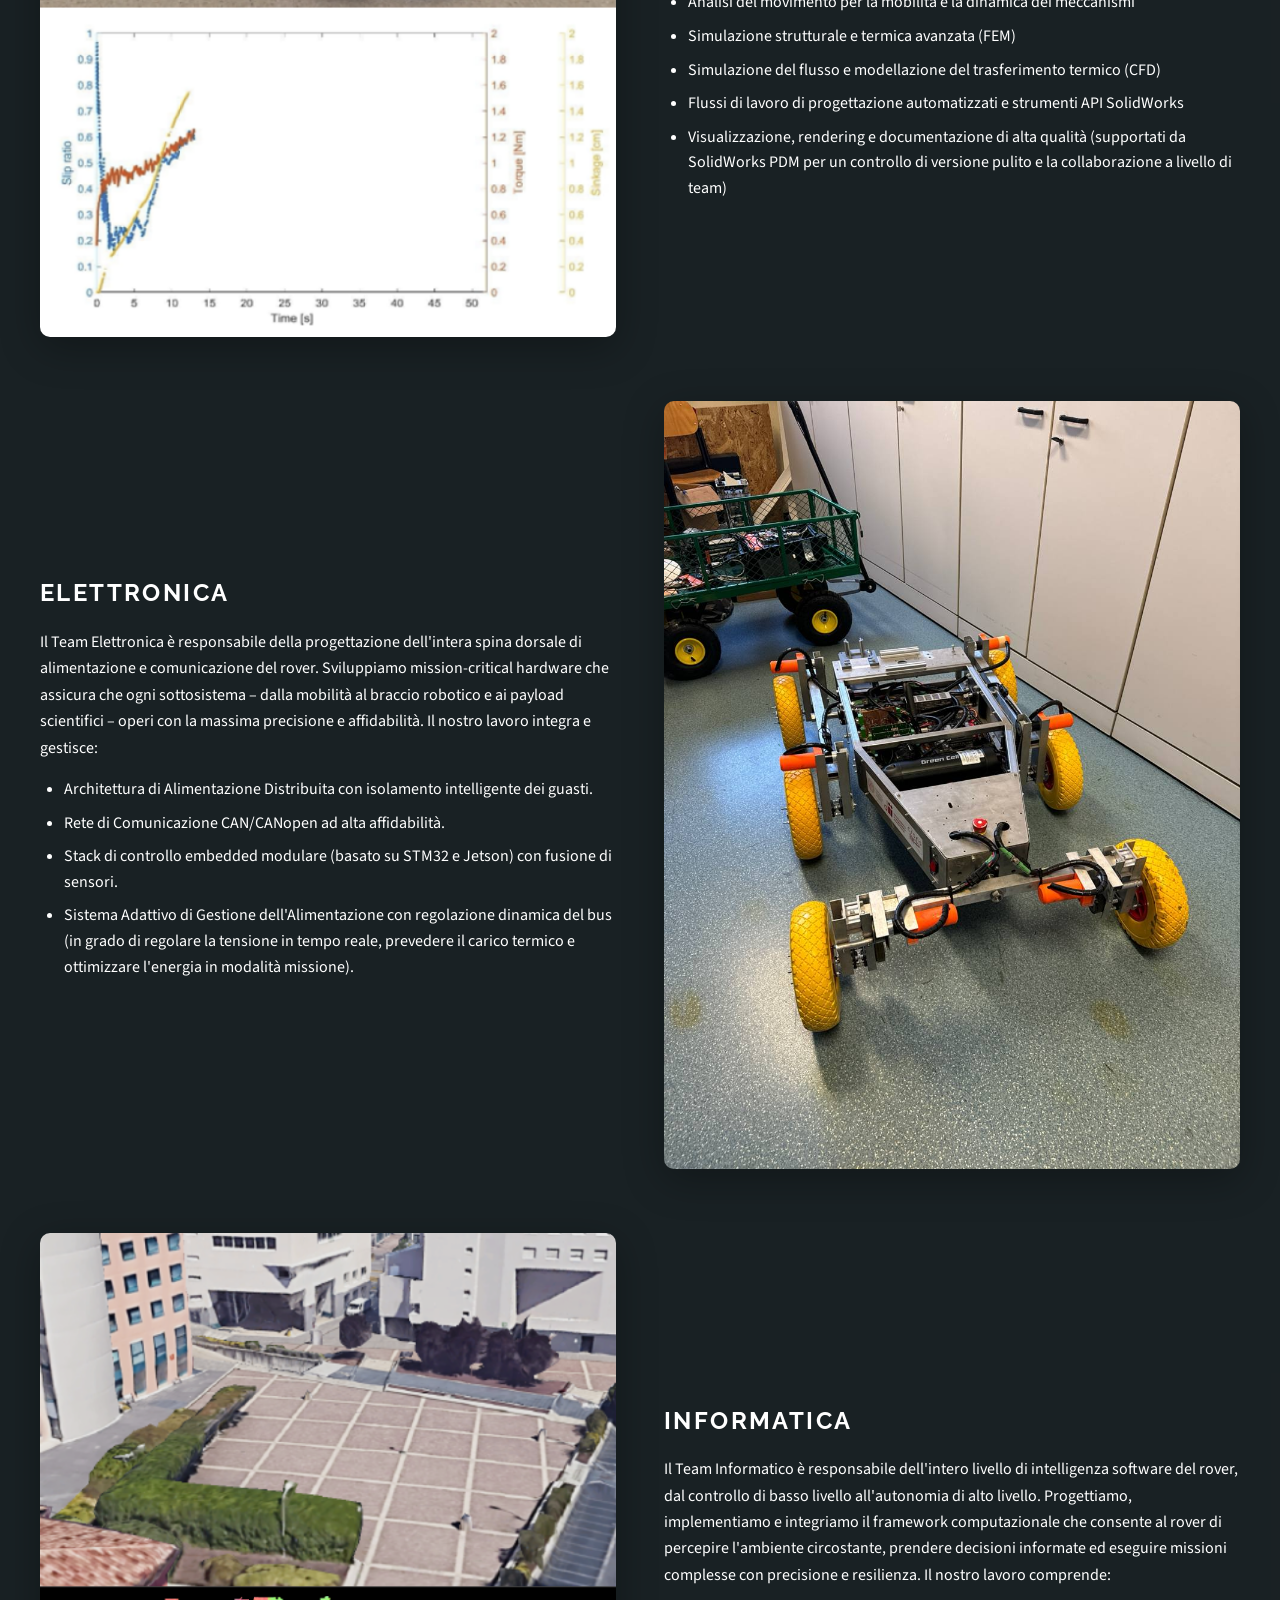
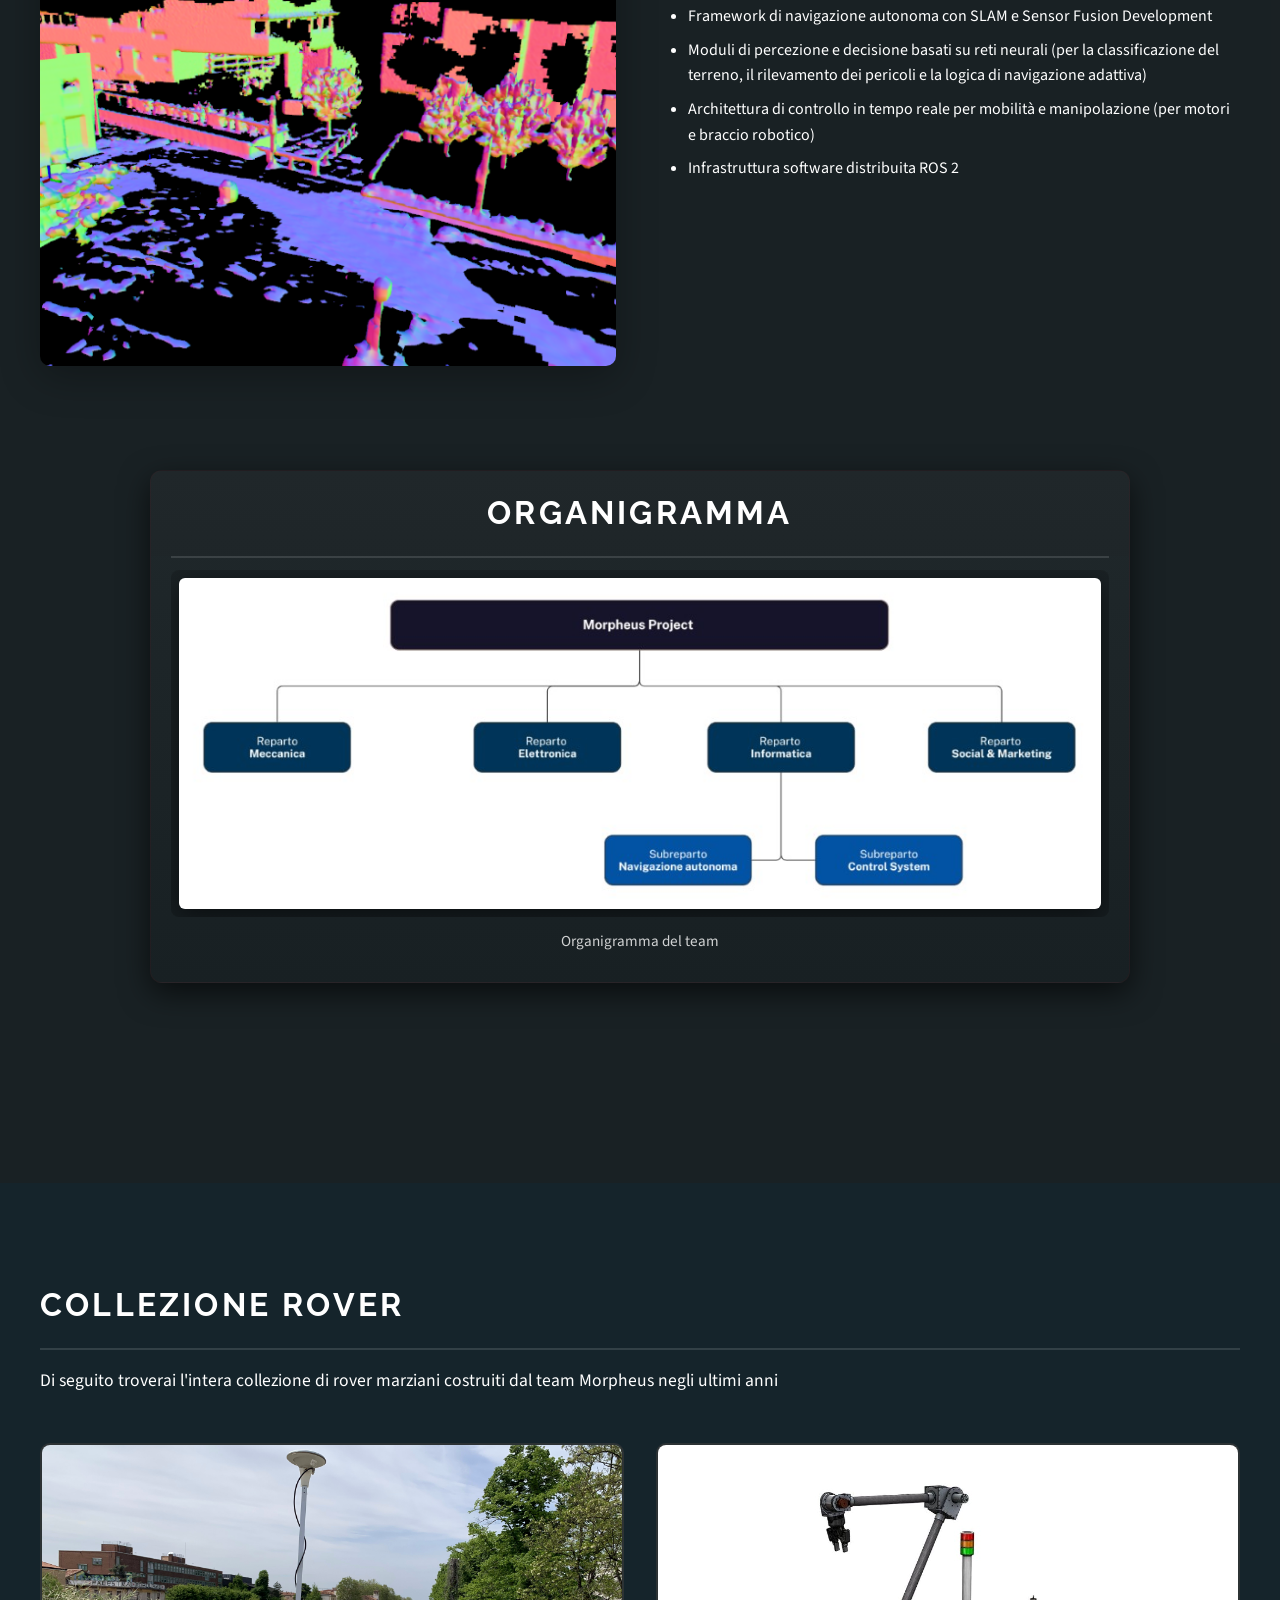
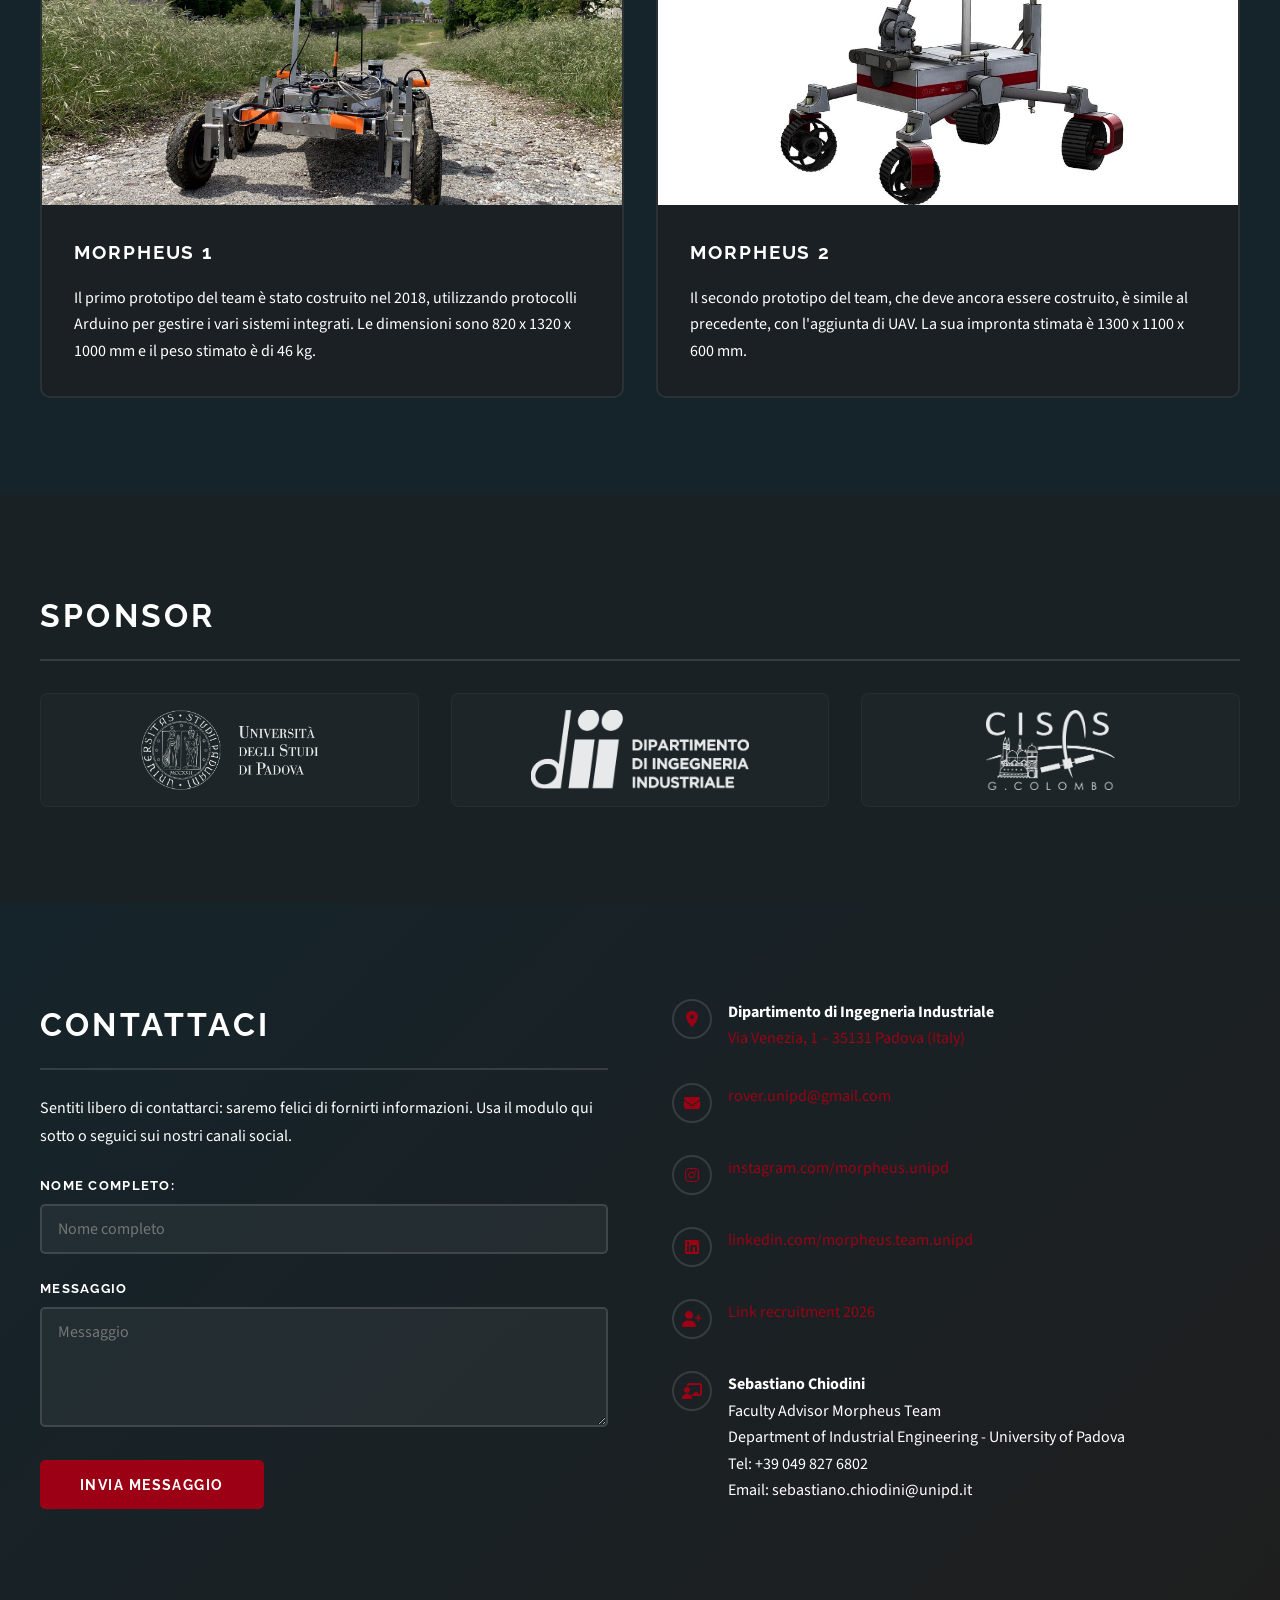
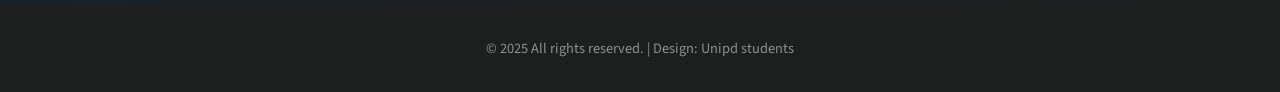
==== commit 02f9a1a4: "Update data" ====
--- a/index.html
+++ b/index.html
@@ -68,7 +68,7 @@
             <h2 class="section-title" data-i18n="stats.title">Quanti Siamo</h2>
             <div class="stats-grid">
                 <div class="stat-item">
-                    <span class="counter" data-target="20">0</span>
+                    <span class="counter" data-target="25">0</span>
                     <p class="stat-label" data-i18n="stats.students">Studenti</p>
                 </div>
                 <div class="stat-item">
@@ -76,7 +76,7 @@
                     <p class="stat-label" data-i18n="stats.departments">Dipartimenti </p>
                 </div>
                 <div class="stat-item">
-                    <span class="counter" data-target="4">0</span>
+                    <span class="counter" data-target="5">0</span>
                     <p class="stat-label" data-i18n="stats.nationalities">Nazionalità</p>
                 </div>
             </div>
